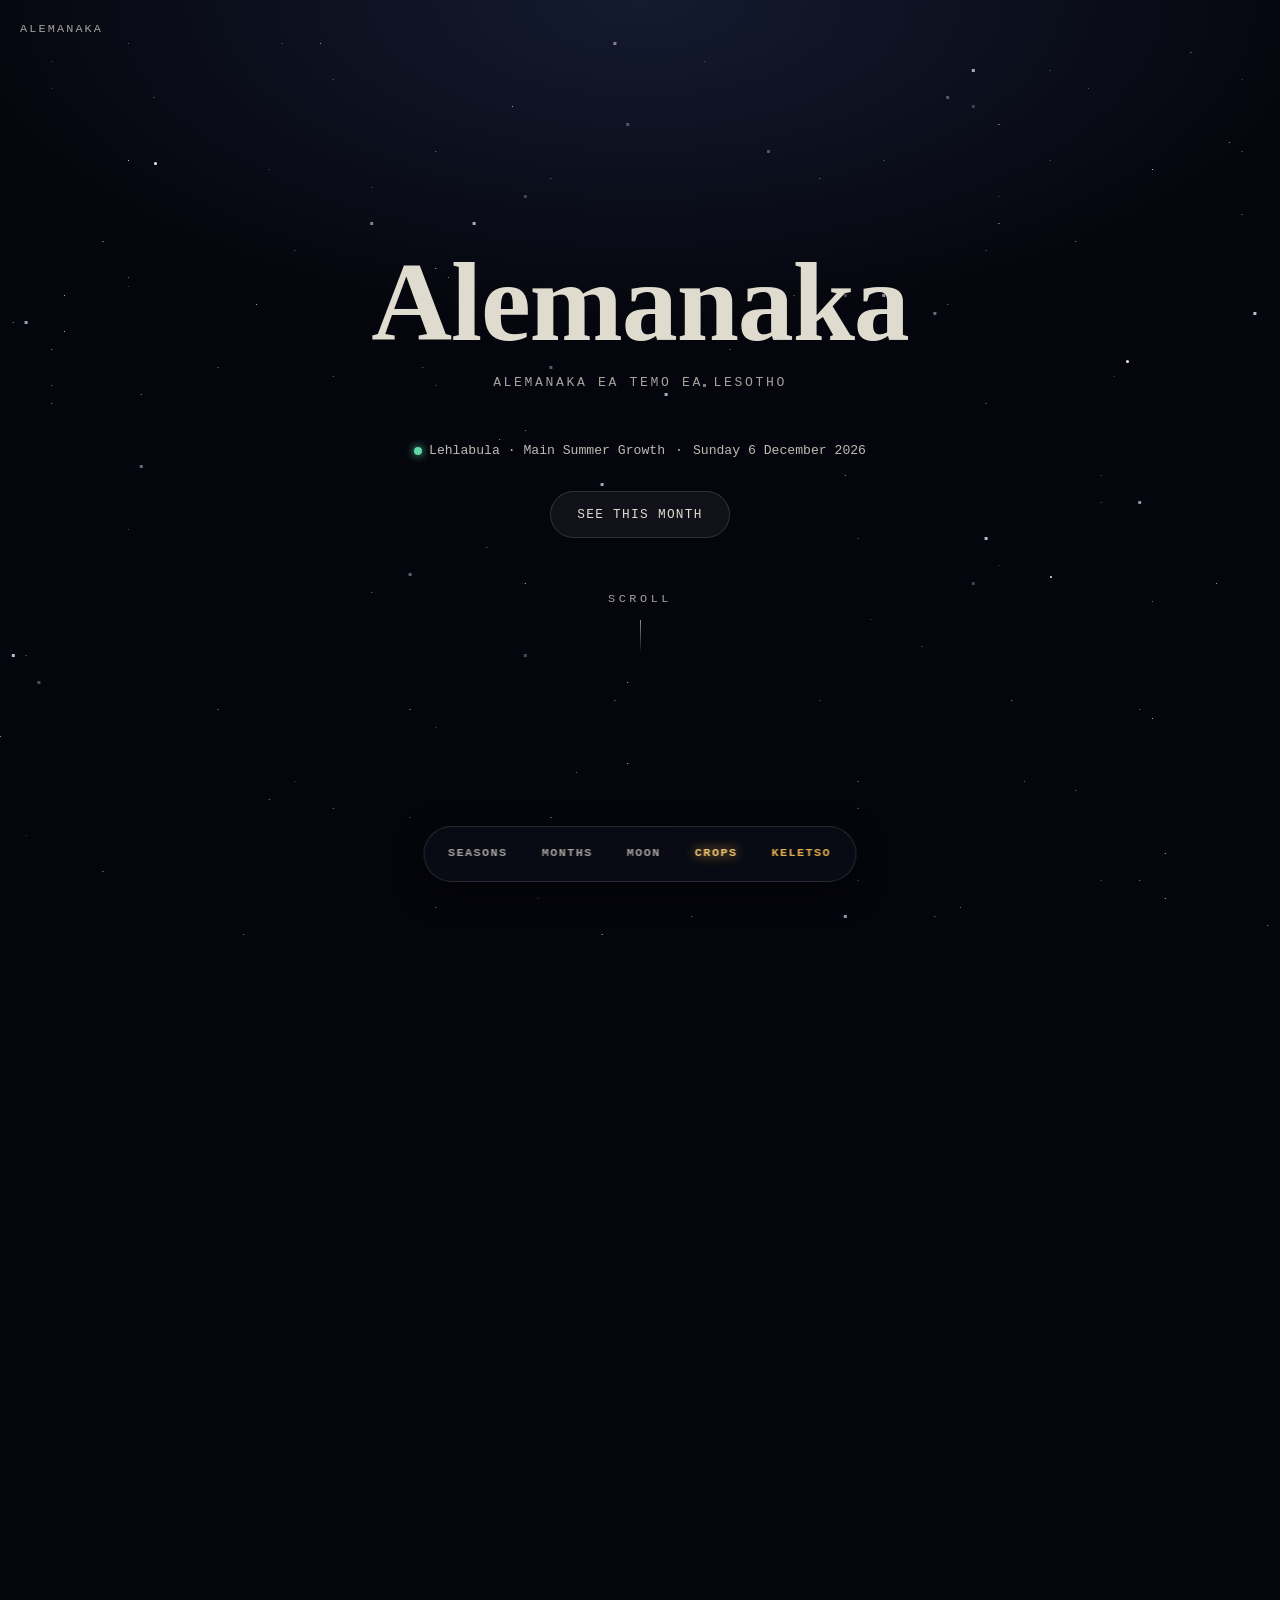
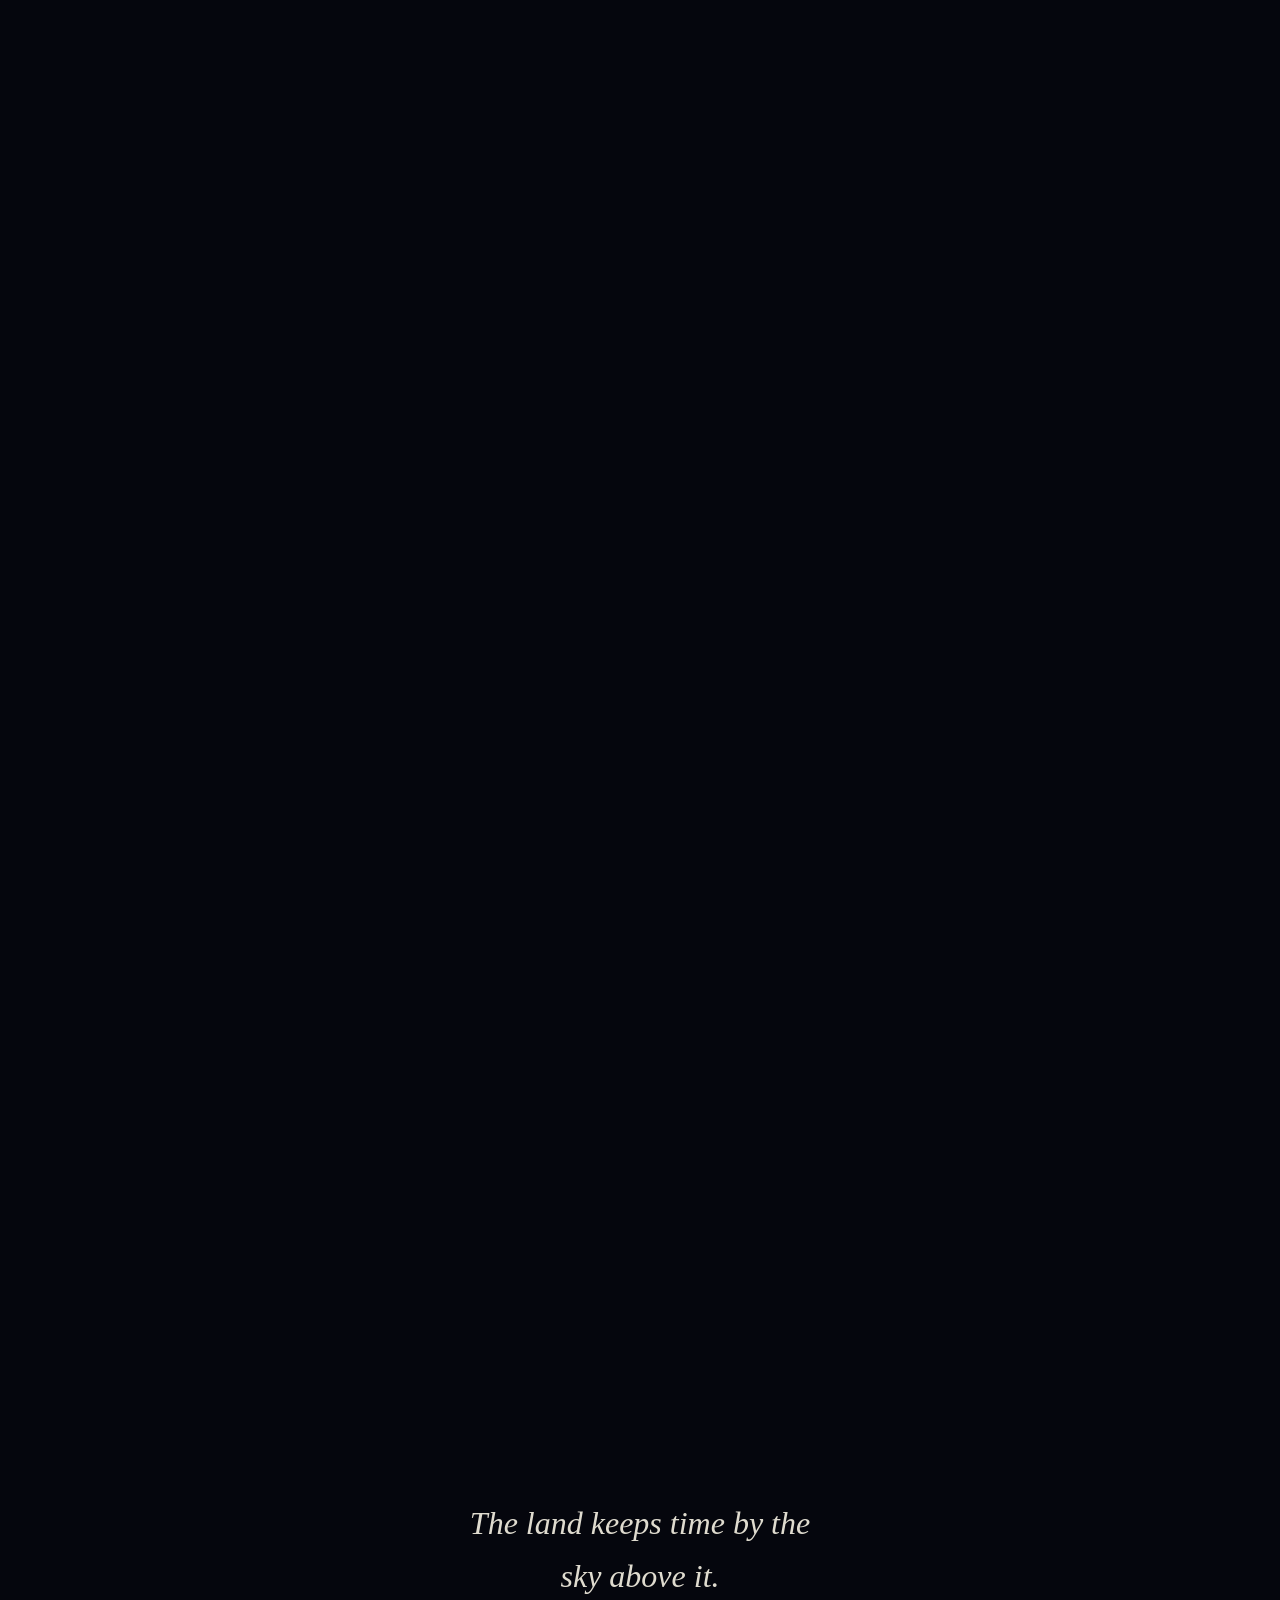
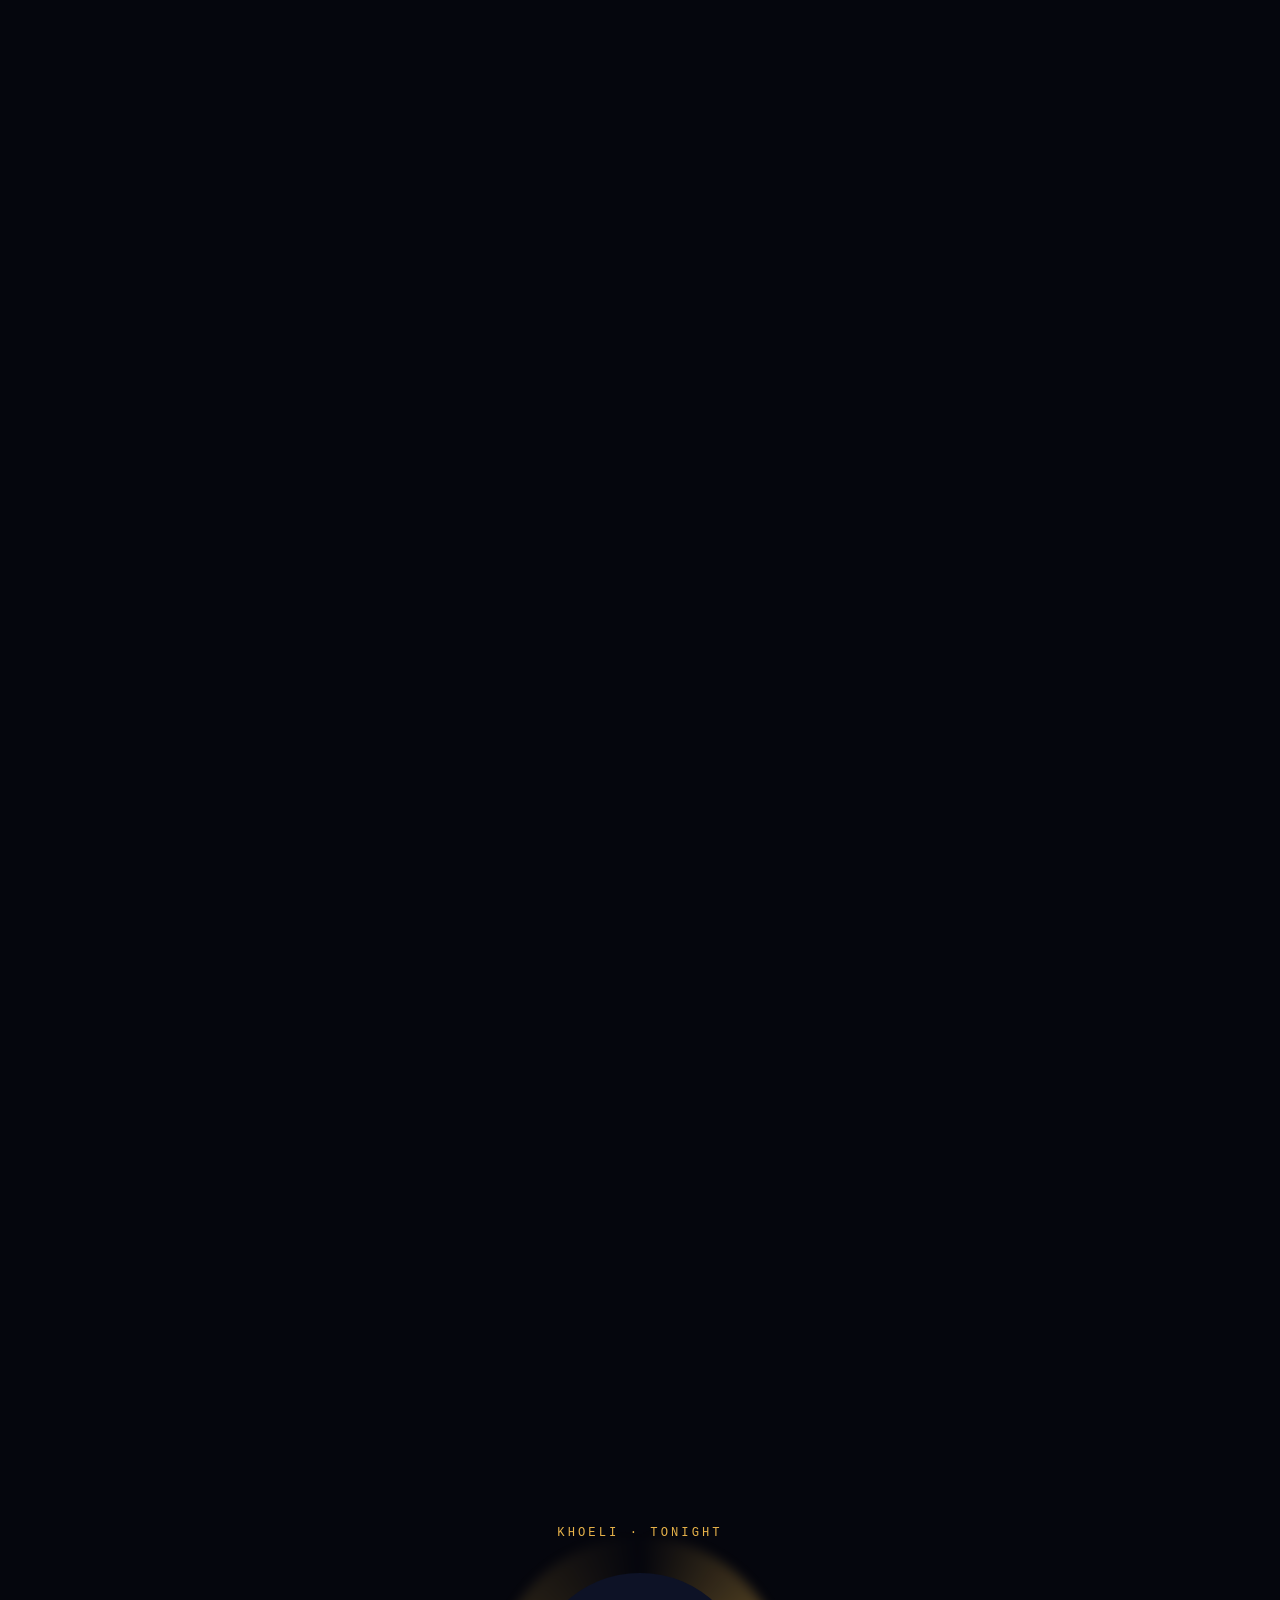
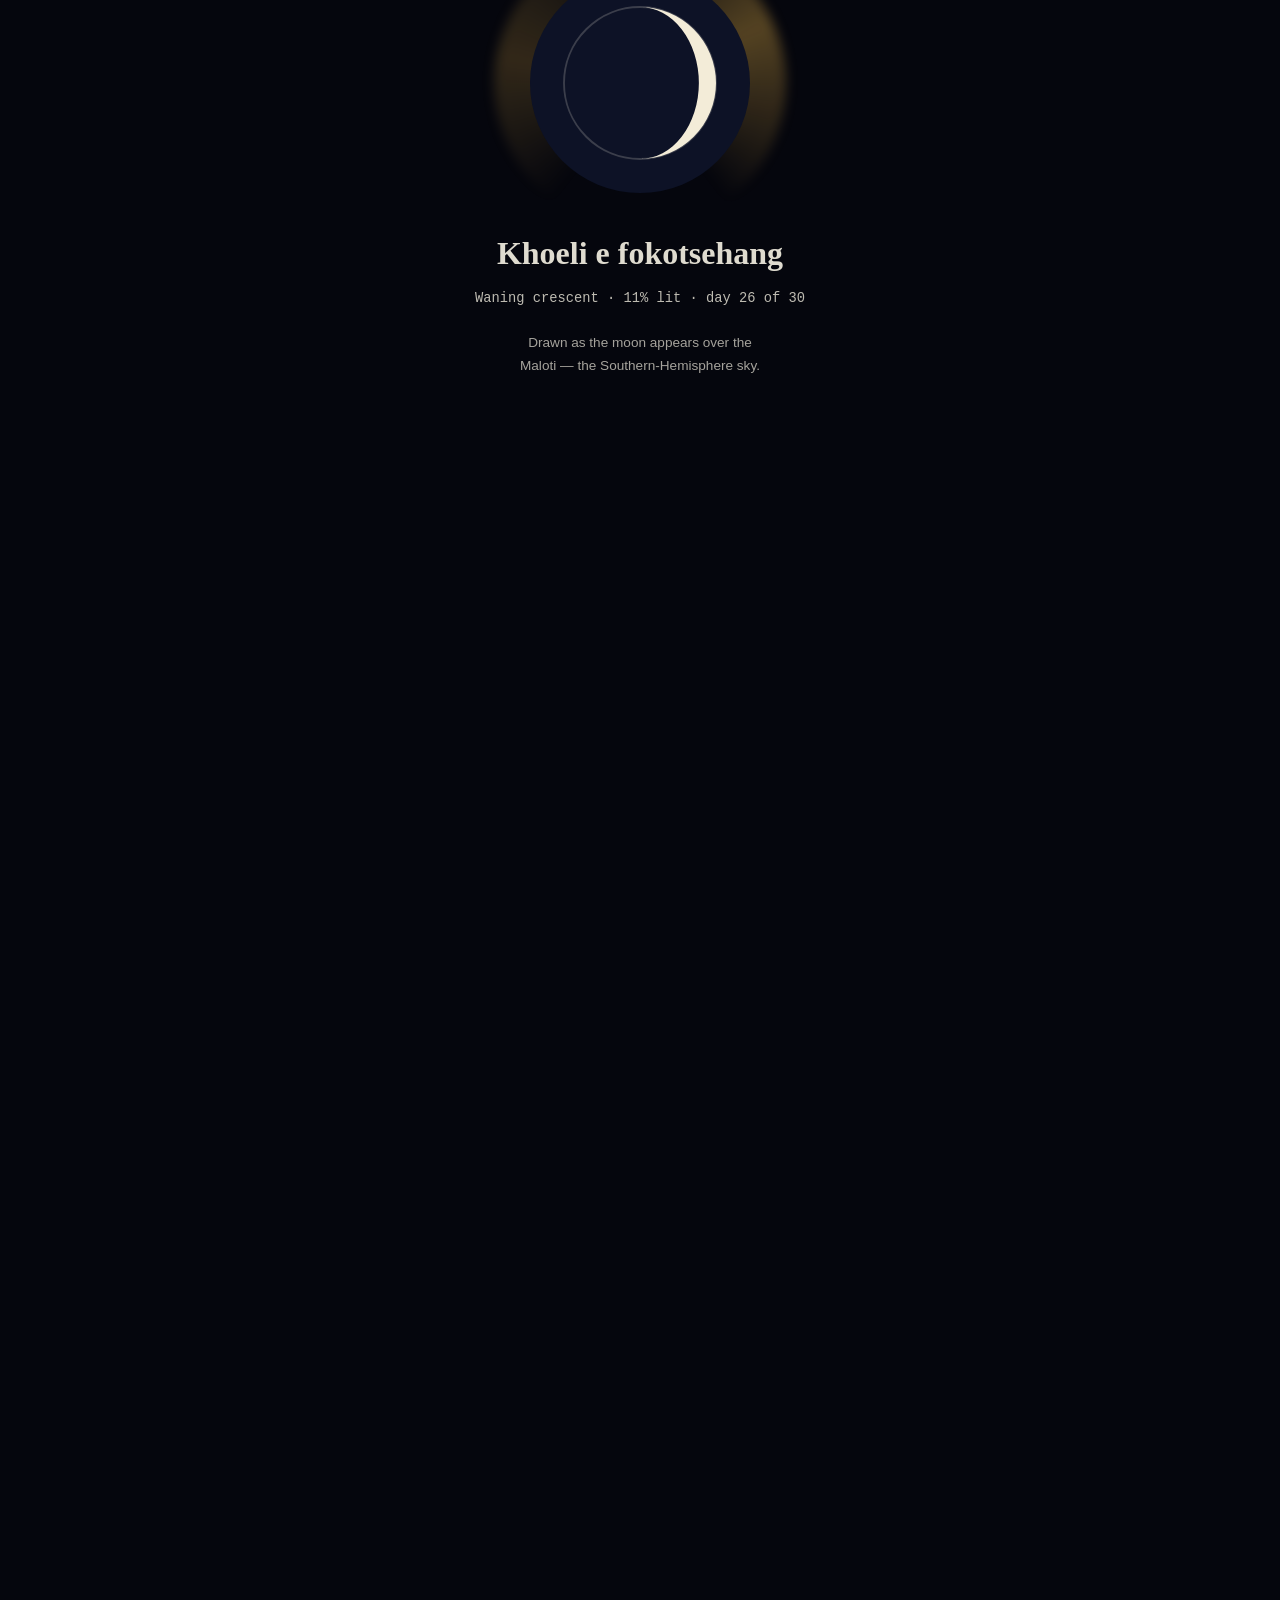
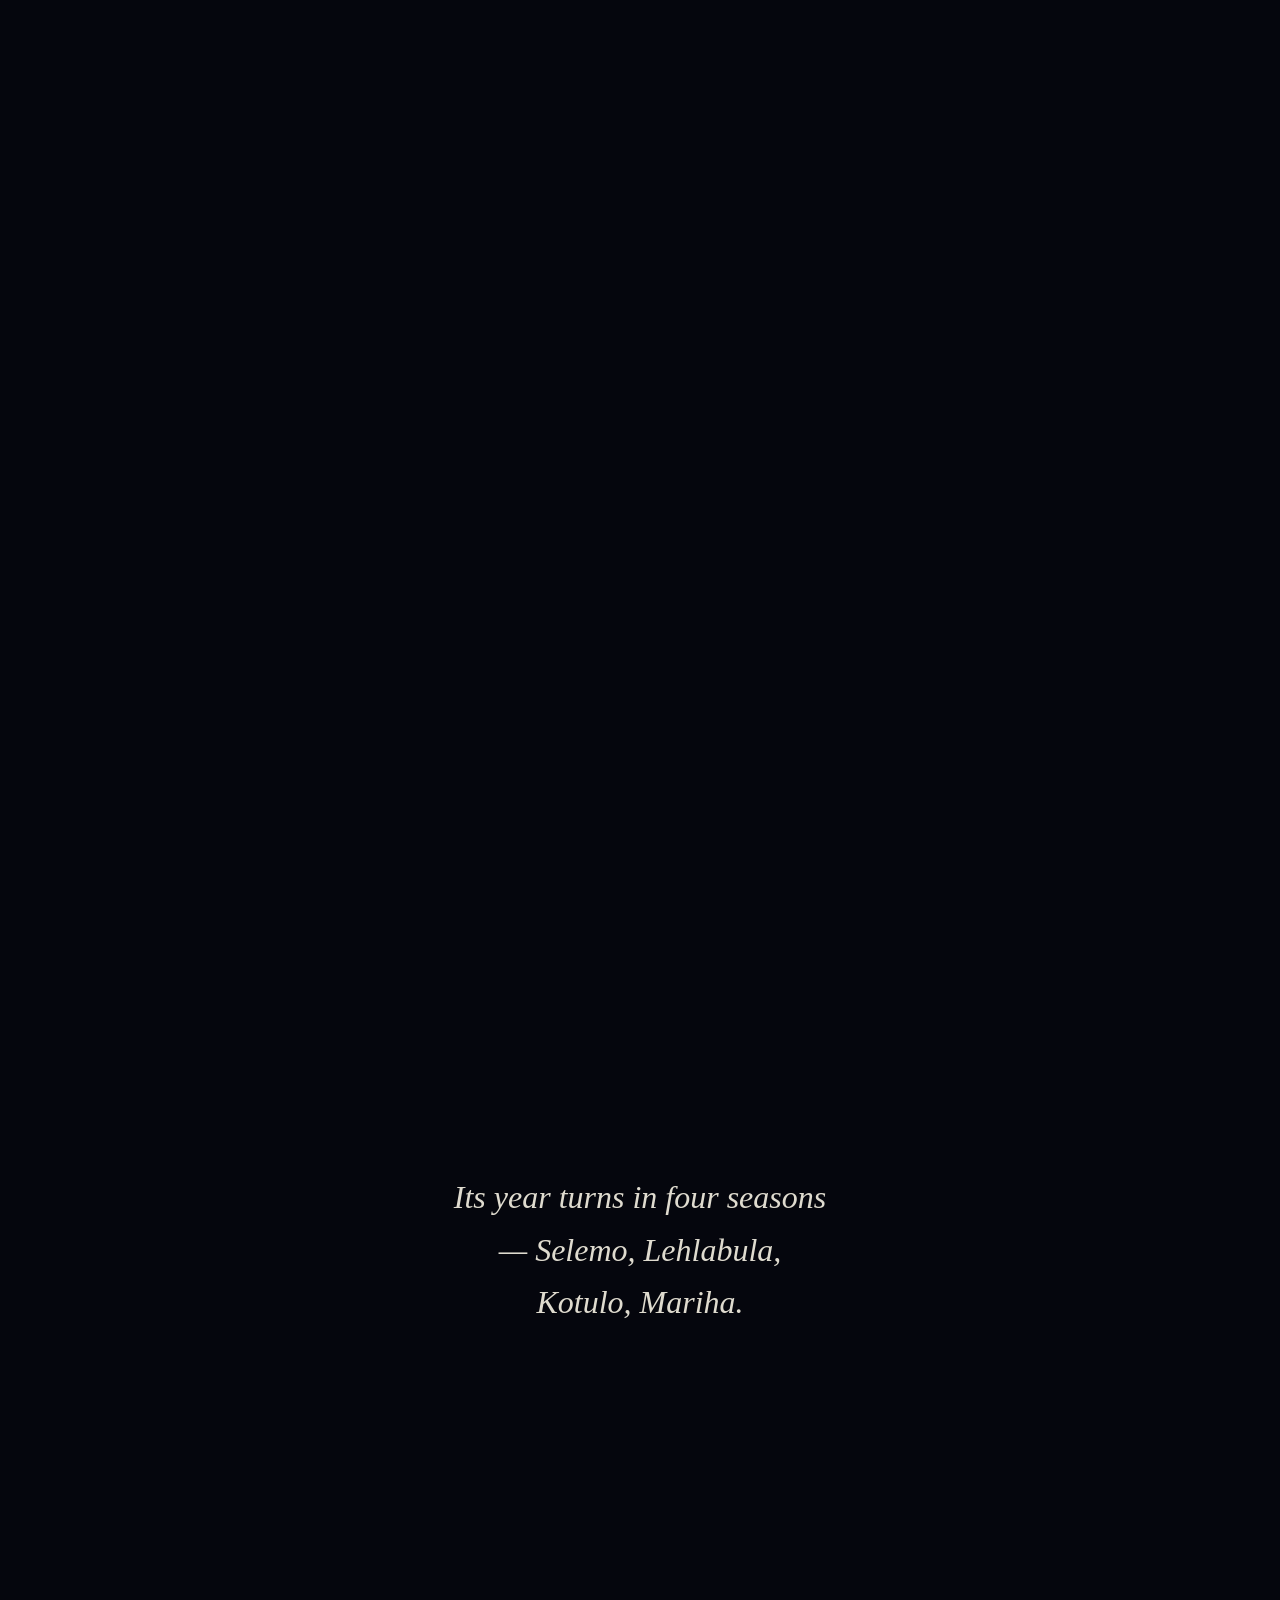
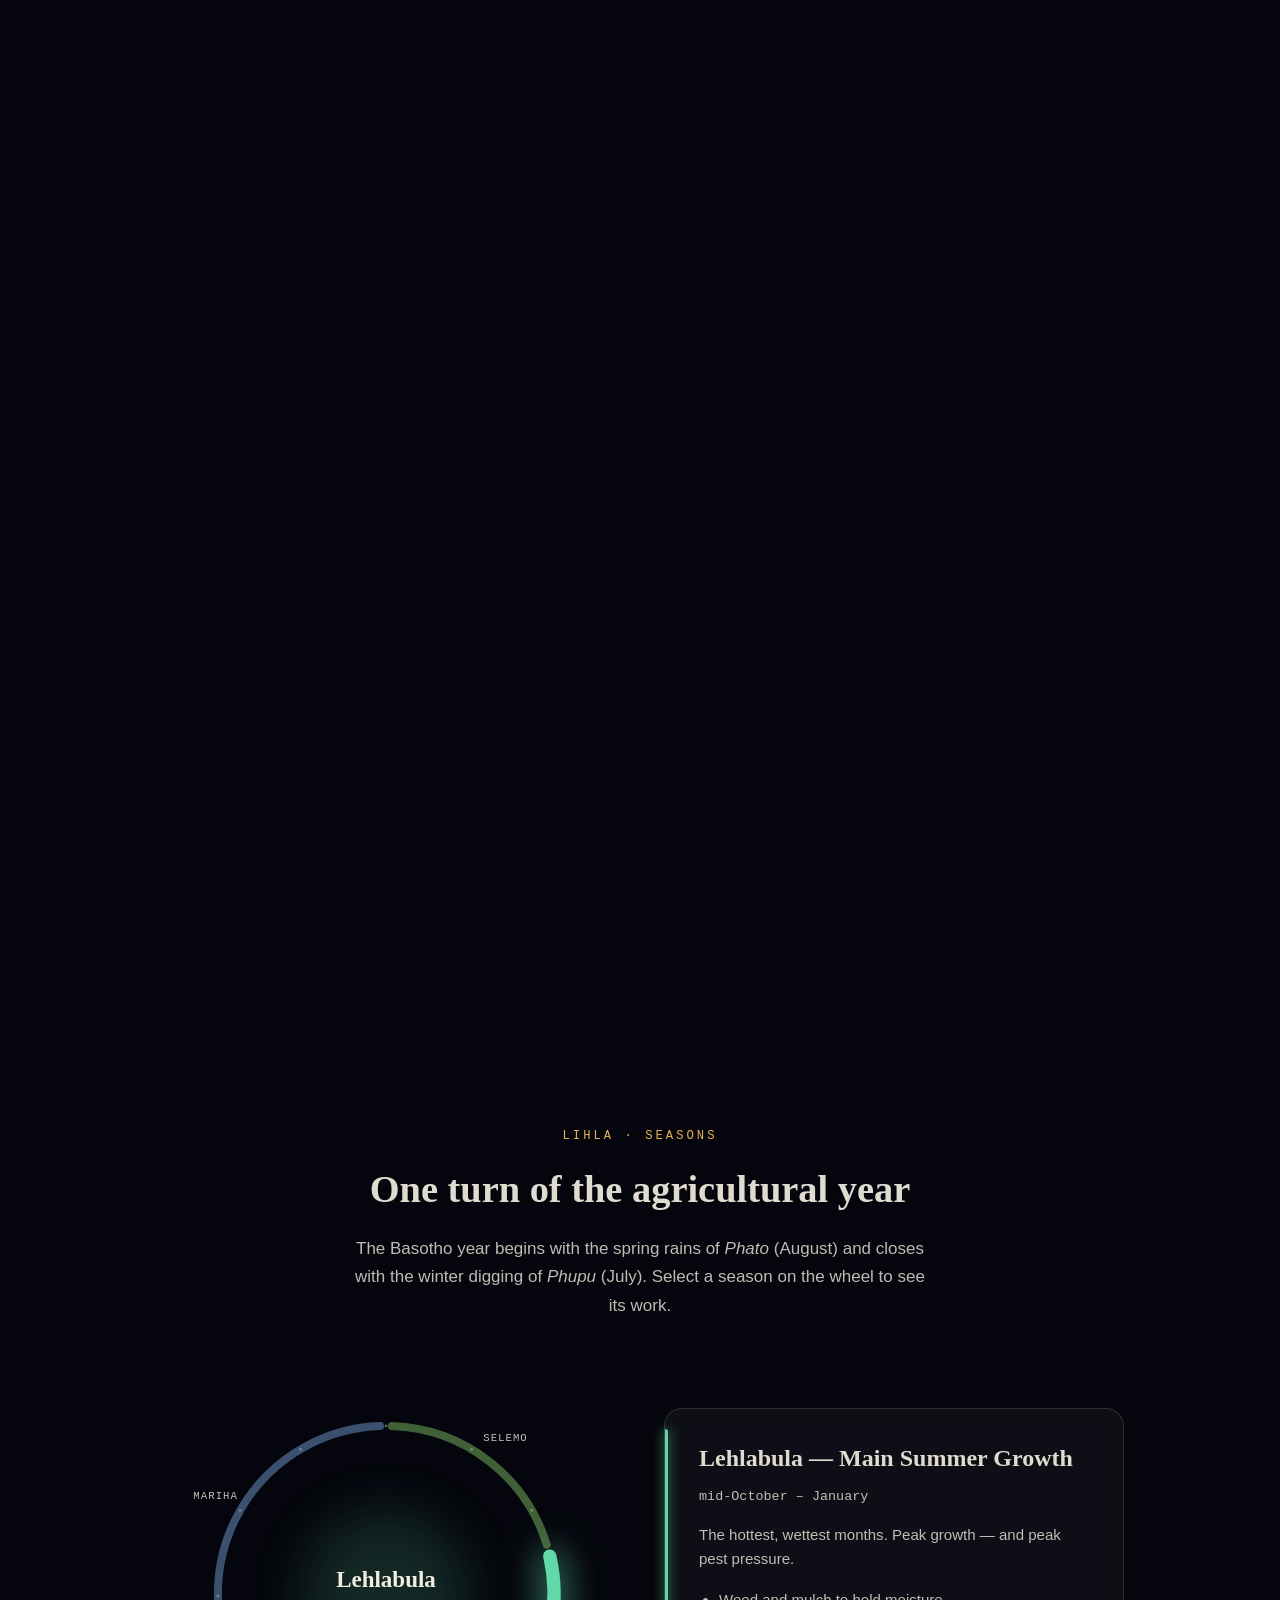
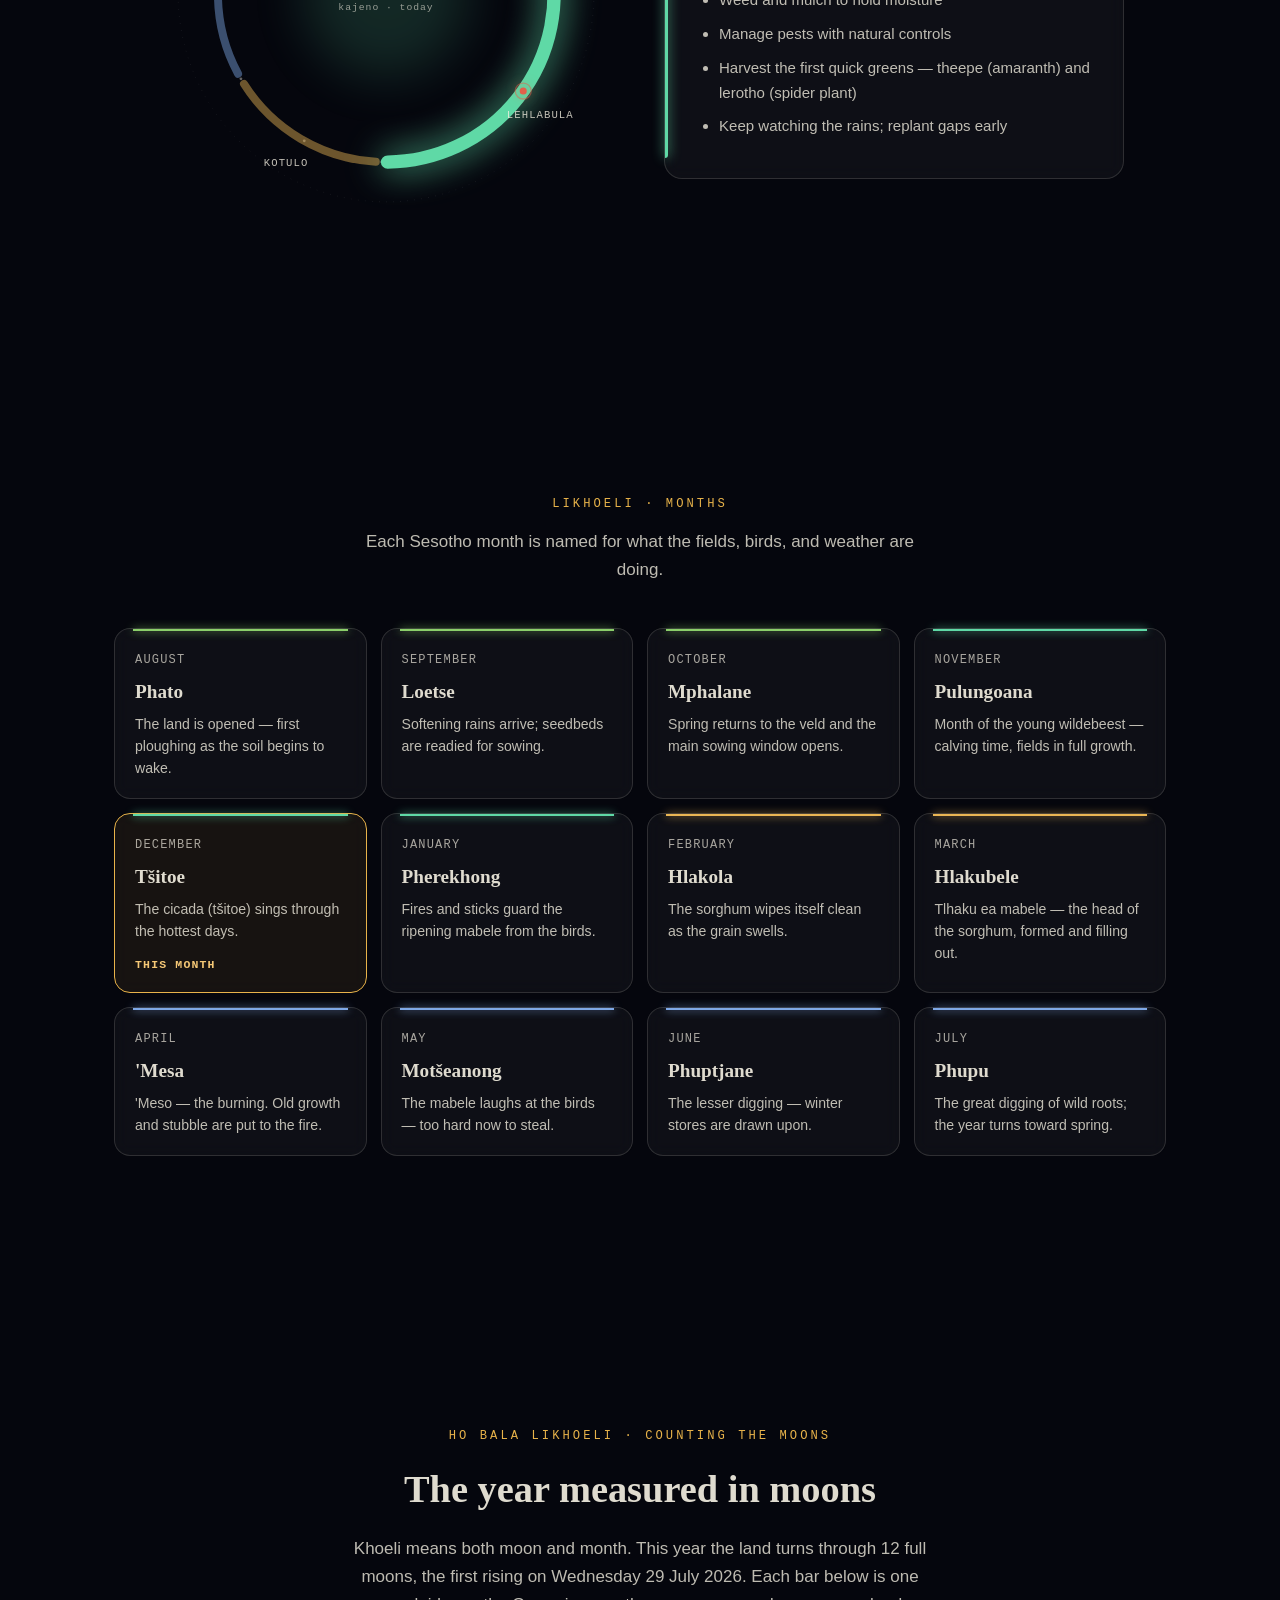
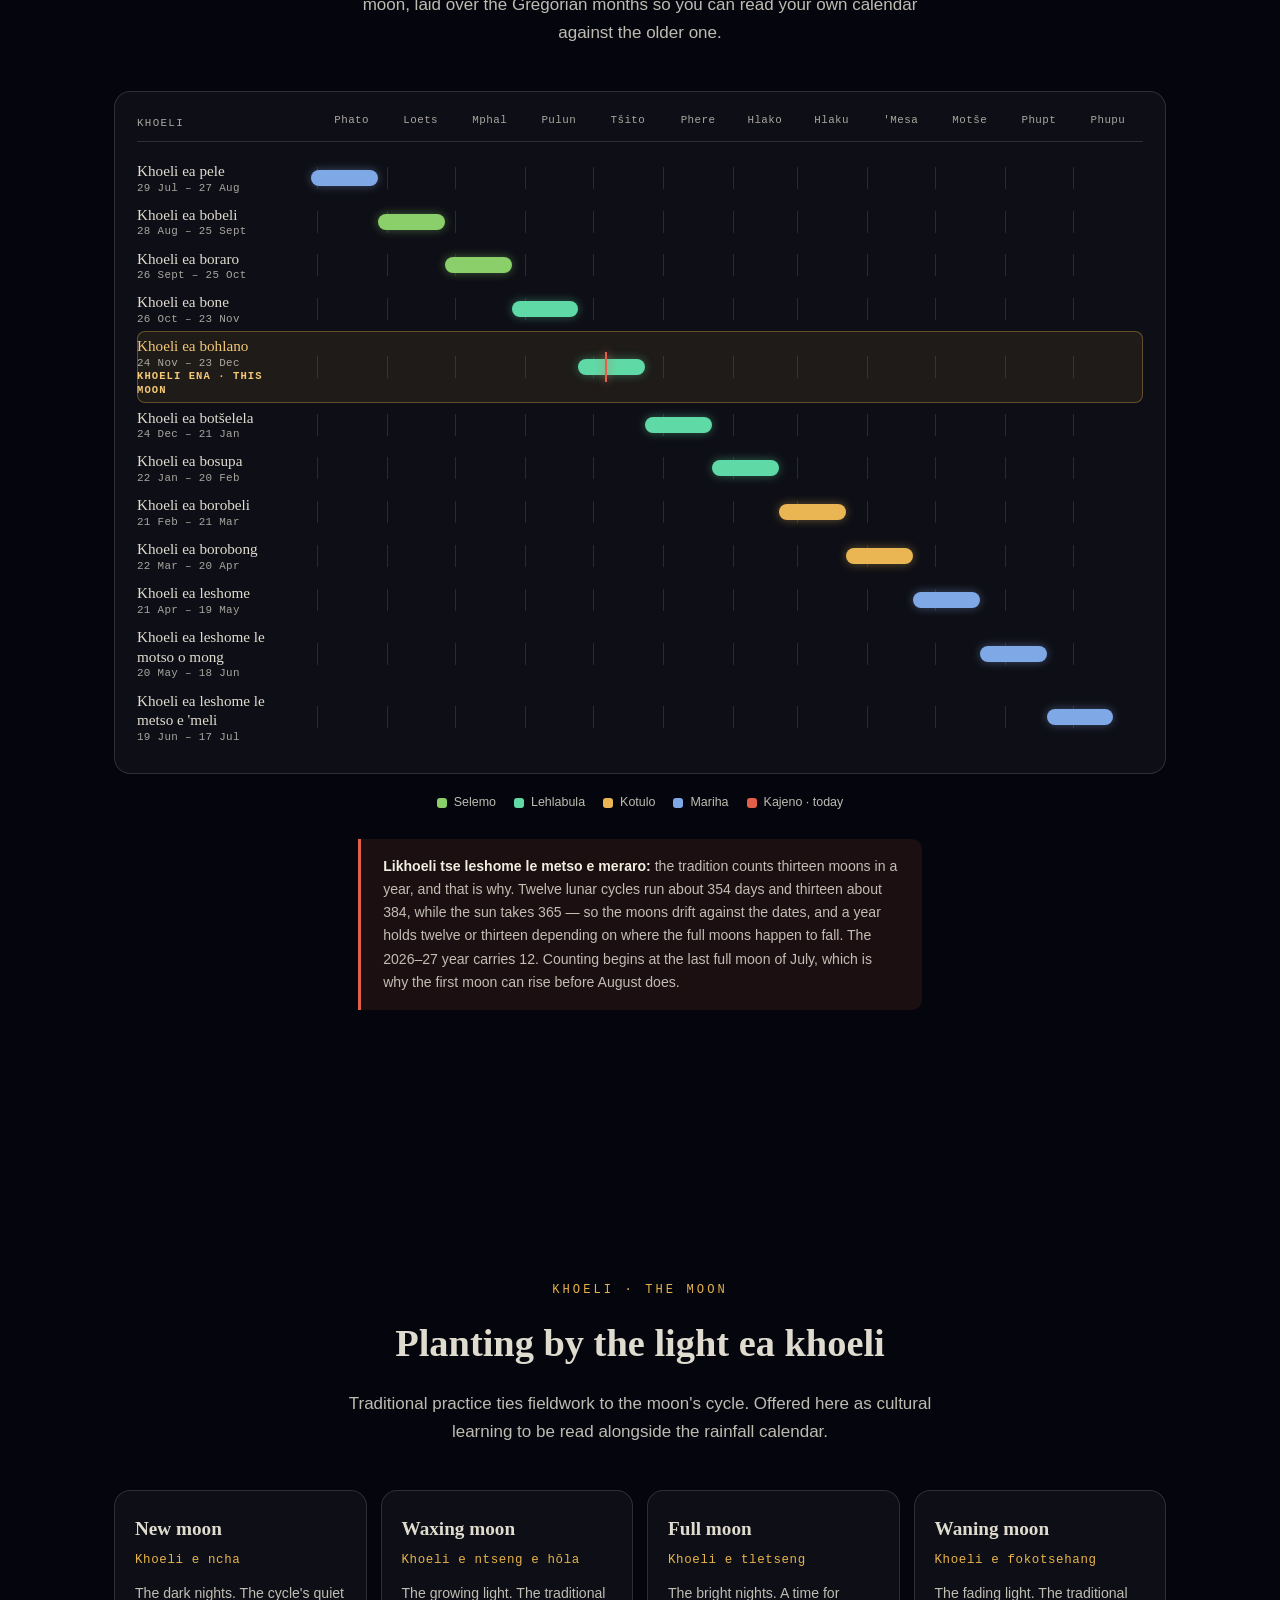
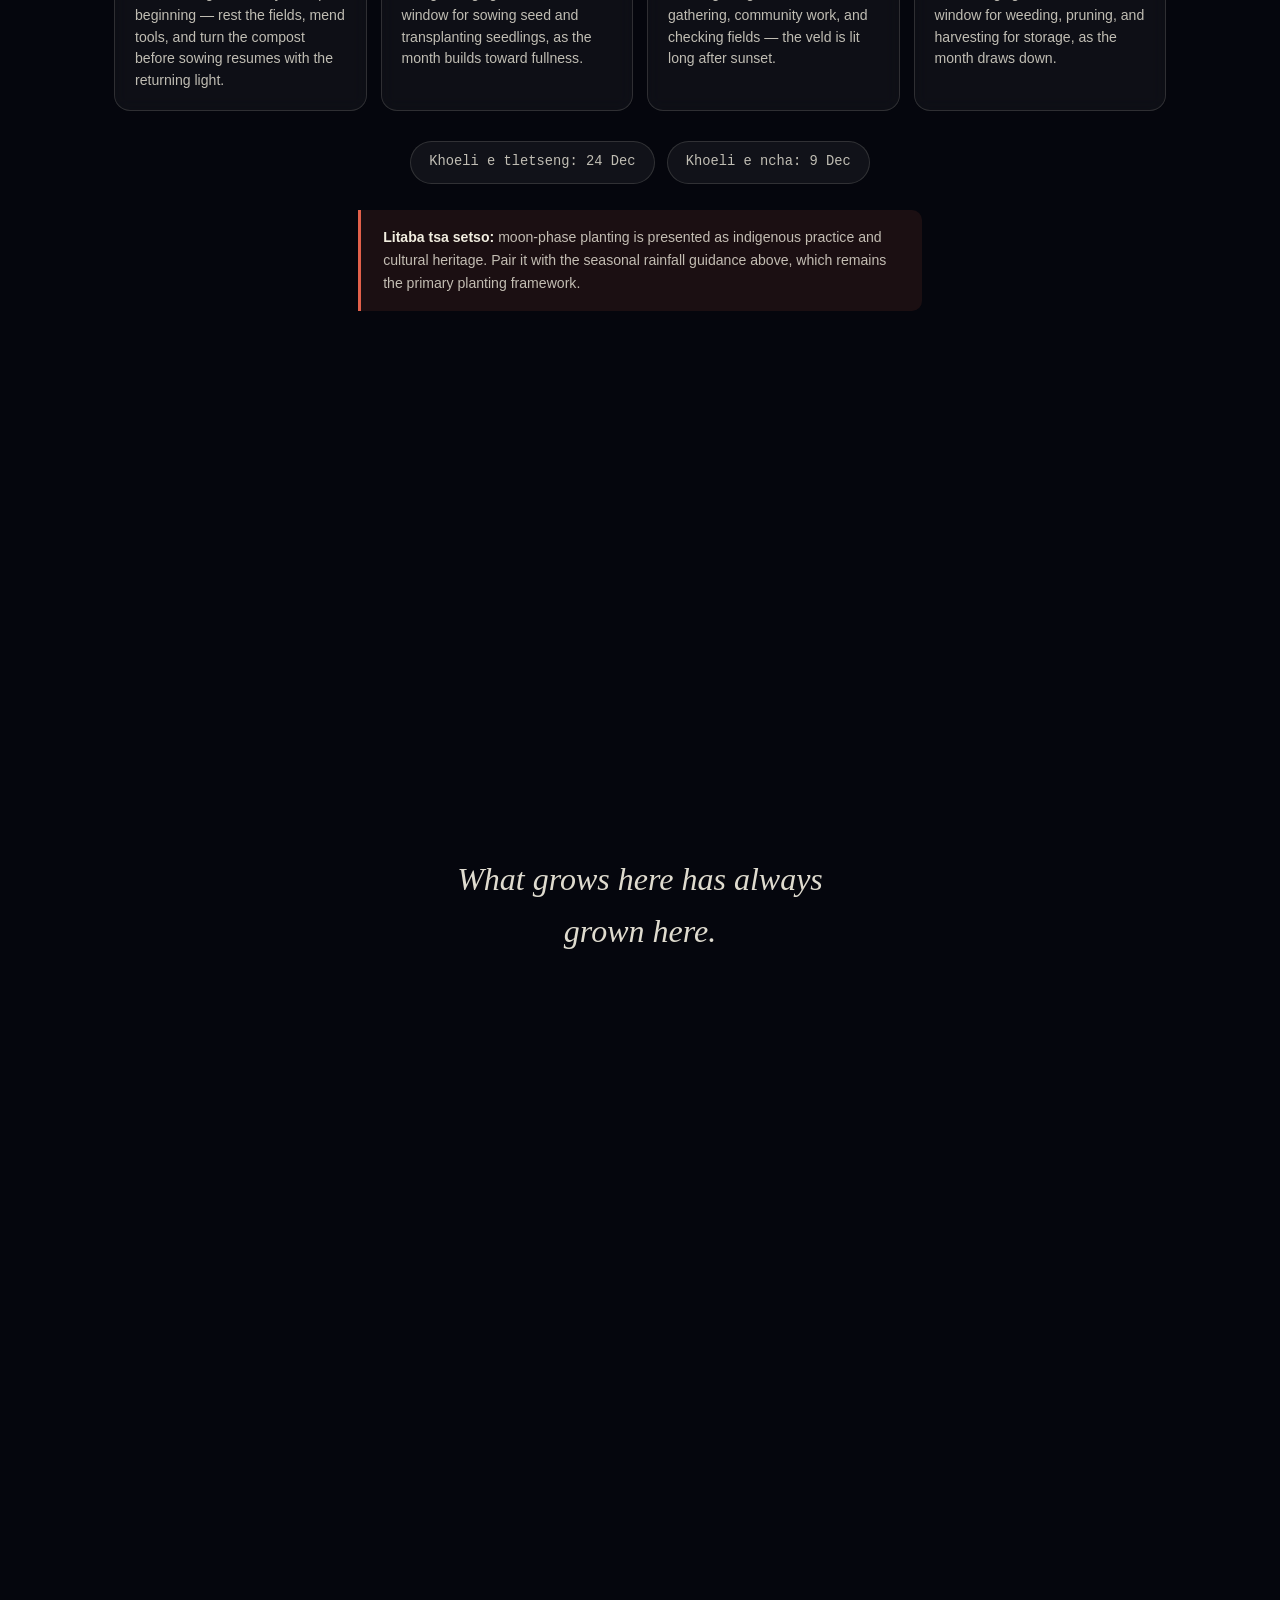
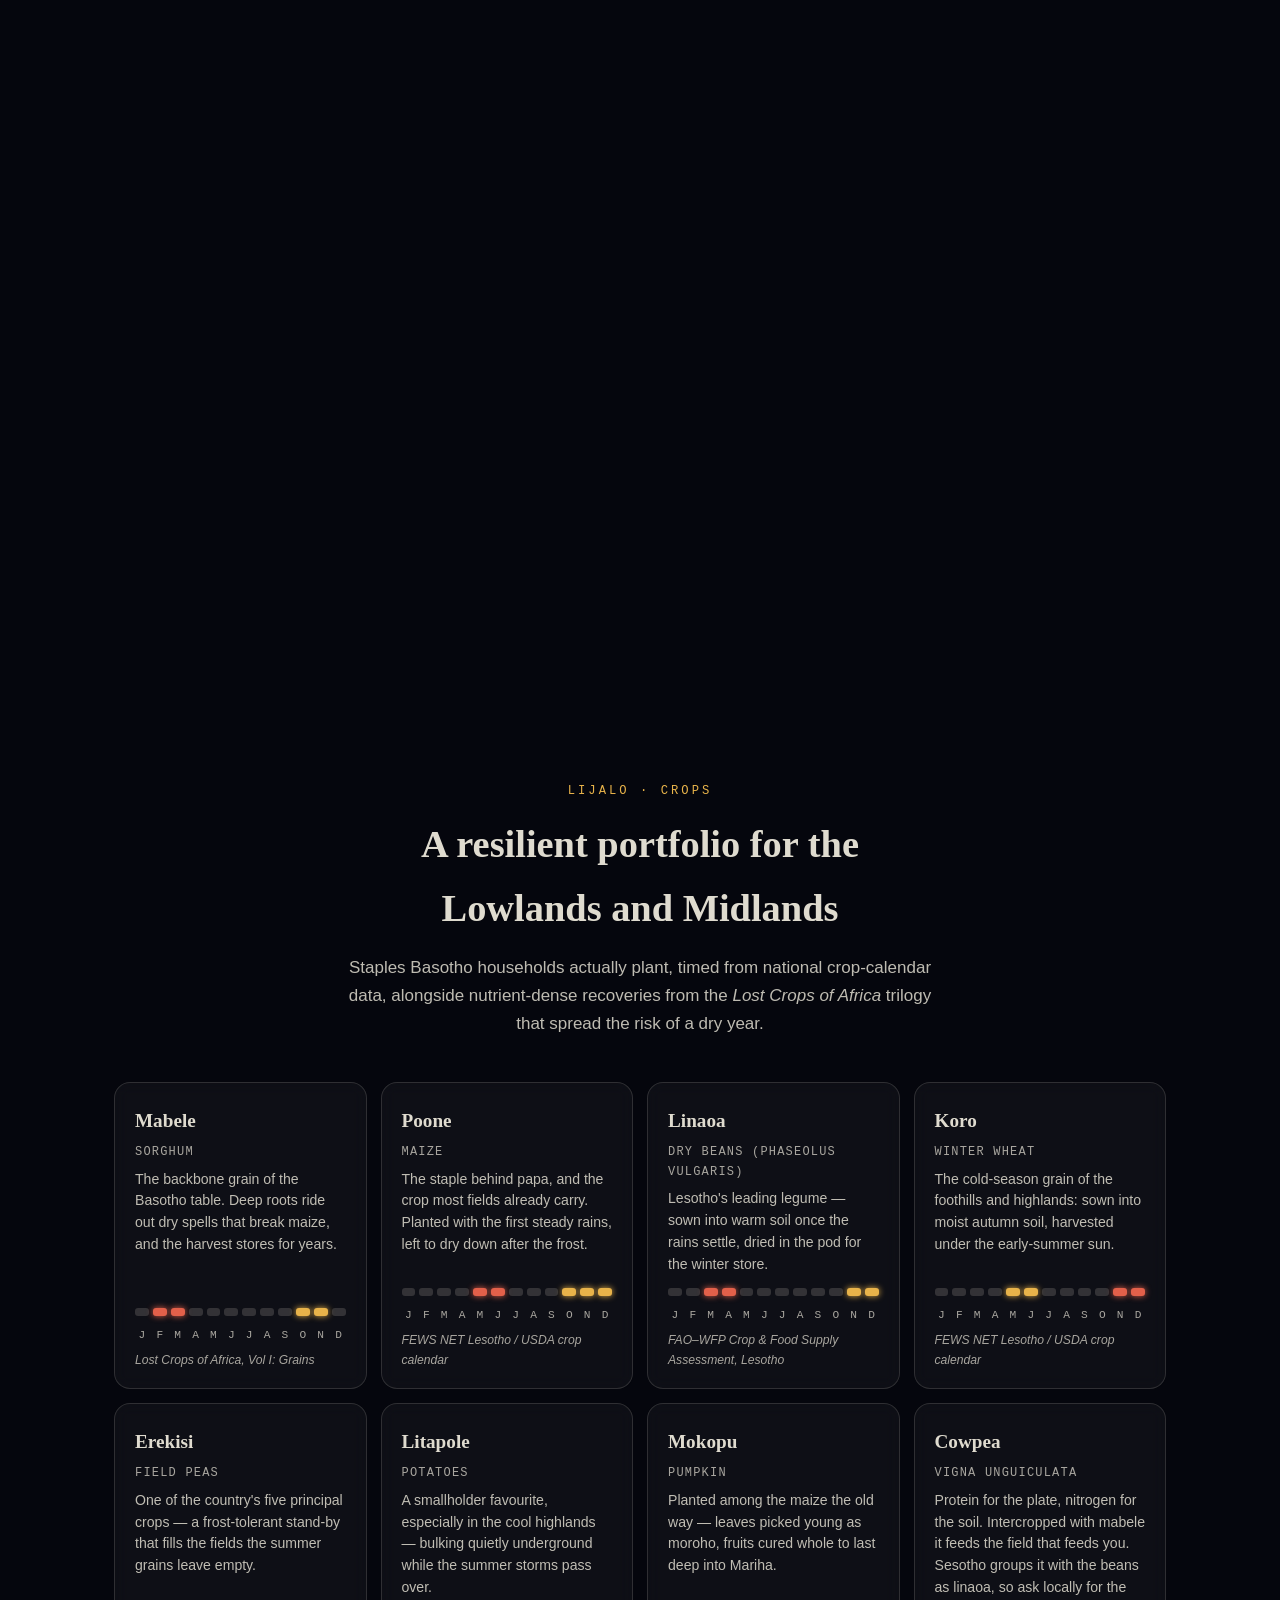
==== index.html @ 65014c95 "Show the July moon in full, and mark the moon we are in The first moon of the year rises in late Jul" ====
<!DOCTYPE html>
<html lang="en">
<head>
<meta charset="utf-8">
<meta name="viewport" content="width=device-width, initial-scale=1">
<title>Alemanaka ea Temo — Lesotho Agricultural Calendar</title>
<meta name="description" content="A living almanac of Lesotho's planting seasons, moon cycles, and indigenous crops. Created by Barefaced Media.">
<style>
/* ============================================================
   ALEMANAKA — Lesotho Agricultural Calendar
   Single-file site. No build step, no external requests.
   Palette and type live in the custom properties below.
   ============================================================ */

:root {
  --bg-deep:    #05060d;
  --bg-lift:    #141a30;
  --panel:      rgba(255, 255, 255, 0.04);
  --panel-hi:   rgba(255, 255, 255, 0.07);
  --edge:       rgba(242, 238, 224, 0.14);

  --cream:      #f2eee0;
  --text:       rgba(242, 238, 224, 0.92);
  --text-soft:  rgba(242, 238, 224, 0.78);
  --text-mute:  rgba(242, 238, 224, 0.68);

  --gold:       #e8b34a;
  --gold-lift:  #f5c876;
  --ember:      #e2604a;

  --selemo:     #8bcf6a;
  --lehlabula:  #5fd9a6;
  --kotulo:     #eab654;
  --mariha:     #7fa8e6;

  --serif: Georgia, "Iowan Old Style", "Palatino Linotype", serif;
  --sans:  "Helvetica Neue", Helvetica, system-ui, -apple-system, sans-serif;
  --mono:  "Courier New", Consolas, ui-monospace, monospace;

  --shell: 1100px;
}

* { box-sizing: border-box; }
html { scroll-behavior: smooth; }

body {
  margin: 0;
  min-height: 100vh;
  background: radial-gradient(ellipse 90% 60% at 50% 0%, var(--bg-lift) 0%, var(--bg-deep) 60%) fixed, var(--bg-deep);
  color: var(--text);
  font-family: var(--sans);
  font-size: 17px;
  line-height: 1.65;
  -webkit-font-smoothing: antialiased;
  /* `clip`, not `hidden`: `hidden` would turn body into its own scroll
     container, which stops position:sticky pinning against the viewport. */
  overflow-x: clip;
}

h1, h2, h3 { font-family: var(--serif); font-weight: 600; margin: 0; text-wrap: balance; }
p { margin: 0; }
em { font-style: italic; }

/* ---------- Keyboard focus: visible everywhere ---------- */
a:focus-visible,
[tabindex]:focus-visible,
button:focus-visible {
  outline: 2px solid var(--gold-lift);
  outline-offset: 4px;
  border-radius: 4px;
}
#wheel [tabindex]:focus-visible {
  outline: none;
  stroke: var(--gold-lift) !important;
  stroke-width: 17 !important;
  opacity: 1 !important;
}

.skip-link {
  position: absolute;
  left: -9999px;
  top: 12px;
  z-index: 100;
  padding: 10px 18px;
  background: var(--gold);
  color: var(--bg-deep);
  font-family: var(--mono);
  font-size: 0.8rem;
  font-weight: 700;
  border-radius: 999px;
  text-decoration: none;
}
.skip-link:focus { left: 12px; }

/* ---------- Ambient sky ---------- */
#stars {
  position: fixed;
  inset: 0;
  width: 1px;
  height: 1px;
  z-index: 0;
  pointer-events: none;
}
.twinkle {
  position: fixed;
  border-radius: 50%;
  background: var(--cream);
  z-index: 0;
  pointer-events: none;
  animation: twinkle 4s ease-in-out infinite;
}

@keyframes twinkle    { 0%, 100% { opacity: 0.2; } 50% { opacity: 0.85; } }
@keyframes driftDown  { 0%, 100% { opacity: 0.3; transform: translateY(0); } 50% { opacity: 0.9; transform: translateY(6px); } }
@keyframes spinSlow   { from { transform: rotate(0deg); } to { transform: rotate(360deg); } }
@keyframes moonFloat  { 0%, 100% { transform: translateY(0); } 50% { transform: translateY(-10px); } }
@keyframes moonBreathe {
  0%, 100% { box-shadow: 0 0 50px rgba(232,179,74,0.22), 0 0 110px rgba(232,179,74,0.10); }
  50%      { box-shadow: 0 0 66px rgba(232,179,74,0.32), 0 0 140px rgba(232,179,74,0.16); }
}

/* ---------- Chrome ---------- */
.brand {
  position: fixed;
  top: 20px;
  left: 20px;
  z-index: 40;
  font-family: var(--mono);
  font-size: 0.74rem;
  letter-spacing: 0.18em;
  text-transform: uppercase;
  color: var(--text-mute);
  text-decoration: none;
  transition: color 0.2s ease;
}
.brand:hover { color: var(--cream); }

.dock {
  position: fixed;
  bottom: 18px;
  left: 50%;
  transform: translateX(-50%);
  z-index: 40;
  display: flex;
  gap: 2px;
  padding: 8px;
  border-radius: 999px;
  background: rgba(10, 12, 22, 0.82);
  backdrop-filter: blur(10px);
  border: 1px solid var(--edge);
  box-shadow: 0 10px 30px rgba(0, 0, 0, 0.5);
  max-width: calc(100vw - 32px);
  overflow-x: auto;
  scrollbar-width: none;
}
.dock::-webkit-scrollbar { display: none; }
.dock a {
  padding: 9px 16px;
  border-radius: 999px;
  font-family: var(--mono);
  font-size: 0.74rem;
  letter-spacing: 0.12em;
  text-transform: uppercase;
  font-weight: 700;
  text-decoration: none;
  white-space: nowrap;
  color: var(--text-mute);
  transition: color 0.2s ease, background 0.2s ease;
}
.dock a:hover { color: var(--cream); background: rgba(255, 255, 255, 0.06); }
.dock a.active { color: var(--gold-lift); text-shadow: 0 0 12px var(--gold); }

/* ---------- Layout ---------- */
section, .beat { position: relative; z-index: 1; }
.shell { max-width: var(--shell); margin: 0 auto; padding: 14vh 24px 16vh; }

.eyebrow {
  font-family: var(--mono);
  font-size: 0.76rem;
  letter-spacing: 0.25em;
  text-transform: uppercase;
  color: var(--gold);
}
.section-head { text-align: center; max-width: 62ch; margin: 0 auto 44px; }
.section-head h2 { font-size: clamp(1.7rem, 4vw, 2.4rem); margin: 12px 0 0; }
.section-head .sub { color: var(--text-soft); margin-top: 14px; }

/* ---------- Hero ---------- */
#top {
  min-height: 100vh;
  display: flex;
  flex-direction: column;
  align-items: center;
  justify-content: center;
  text-align: center;
  padding: 40px 20px;
}
#top h1 {
  font-family: var(--serif);
  font-weight: 700;
  font-size: clamp(3.2rem, 13vw, 7rem);
  letter-spacing: -0.01em;
  line-height: 1;
}
.hero-sub {
  margin-top: 14px;
  font-family: var(--mono);
  font-size: 0.82rem;
  letter-spacing: 0.2em;
  text-transform: uppercase;
  color: var(--text-mute);
}
.hero-now {
  margin-top: 46px;
  display: flex;
  align-items: center;
  justify-content: center;
  flex-wrap: wrap;
  gap: 10px;
  font-family: var(--mono);
  font-size: 0.82rem;
  color: var(--text-soft);
  font-variant-numeric: tabular-nums;
}
.hero-now .pair { display: inline-flex; align-items: center; gap: 7px; }
#season-dot { width: 8px; height: 8px; border-radius: 50%; }

.jump {
  margin-top: 30px;
  display: inline-block;
  padding: 12px 26px;
  border-radius: 999px;
  border: 1px solid var(--edge);
  background: rgba(255, 255, 255, 0.05);
  color: var(--text);
  font-family: var(--mono);
  font-size: 0.8rem;
  letter-spacing: 0.1em;
  text-transform: uppercase;
  text-decoration: none;
  transition: transform 0.2s ease, background 0.2s ease, border-color 0.2s ease;
}
.jump:hover {
  transform: translateY(-3px);
  background: rgba(255, 255, 255, 0.1);
  border-color: var(--gold);
}

.scroll-hint {
  margin-top: 52px;
  display: flex;
  flex-direction: column;
  align-items: center;
  gap: 10px;
}
.scroll-hint span {
  font-family: var(--mono);
  font-size: 0.74rem;
  letter-spacing: 0.3em;
  text-transform: uppercase;
  color: var(--text-mute);
}
.scroll-hint i {
  width: 1px;
  height: 34px;
  background: linear-gradient(180deg, rgba(242, 238, 224, 0.6), transparent);
  animation: driftDown 2s ease-in-out infinite;
}

/* ---------- Pinned sections ----------
   The section stays on screen while the reader scrolls through the extra
   height of its container. Scrolling still behaves normally — it simply has
   further to travel, so the words hold long enough to be read. */
.pin { position: relative; z-index: 1; }
.pin-1 { height: 200vh; }   /* holds for roughly one extra screen  */
.pin-2 { height: 300vh; }   /* holds for roughly two extra screens */
.pin-inner {
  position: sticky;
  top: 0;
  height: 100vh;
  display: flex;
  align-items: center;
  justify-content: center;
}
.pin-inner > * { width: 100%; }

/* ---------- Interlude lines ---------- */
.beat {
  min-height: 85vh;
  display: flex;
  align-items: center;
  justify-content: center;
  padding: 6vh 24px;
}
.pin-inner .beat,
.pin-inner #top,
.pin-inner #moon-hero { min-height: 0; height: 100%; }
.beat p {
  font-family: var(--serif);
  font-style: italic;
  font-size: clamp(1.3rem, 3.4vw, 2rem);
  text-align: center;
  max-width: 24ch;
  color: var(--text);
}

/* ---------- Reveal on scroll ---------- */
[data-reveal] > .reveal {
  opacity: 0;
  transform: translateY(28px);
  transition: opacity 1s ease, transform 1s ease;
}
[data-reveal].shown > .reveal { opacity: 1; transform: translateY(0); }

/* ---------- Moon ---------- */
#moon-hero {
  min-height: 92vh;
  display: flex;
  flex-direction: column;
  align-items: center;
  justify-content: center;
  text-align: center;
  padding: 6vh 24px;
}
.moon-stage { position: relative; width: 220px; height: 220px; margin: 30px auto 0; }
.moon-halo {
  position: absolute;
  inset: -36px;
  border-radius: 50%;
  background: conic-gradient(from 0deg,
    rgba(232,179,74,0) 0%, rgba(232,179,74,0.35) 18%, rgba(232,179,74,0) 40%,
    rgba(232,179,74,0) 60%, rgba(232,179,74,0.2) 78%, rgba(232,179,74,0) 100%);
  filter: blur(6px);
  animation: spinSlow 22s linear infinite;
}
.moon-body {
  position: relative;
  width: 220px;
  height: 220px;
  border-radius: 50%;
  background: #0d1226;
  display: flex;
  align-items: center;
  justify-content: center;
  animation: moonBreathe 6s ease-in-out infinite, moonFloat 8s ease-in-out infinite;
}
#phase-name { margin-top: 34px; font-family: var(--serif); font-size: clamp(1.4rem, 3.6vw, 2rem); font-weight: 600; }
#phase-detail {
  margin-top: 8px;
  font-family: var(--mono);
  font-size: 0.86rem;
  color: var(--text-soft);
  font-variant-numeric: tabular-nums;
}
.moon-note { margin: 22px auto 0; font-size: 0.85rem; color: var(--text-mute); max-width: 34ch; }

/* ---------- Season wheel ---------- */
.wheel-row {
  display: flex;
  flex-wrap: wrap;
  gap: 48px;
  align-items: center;
  justify-content: center;
}
.wheel-col { flex: 1 1 320px; max-width: 460px; min-width: 260px; }
#wheel { width: 100%; height: auto; display: block; overflow: visible; }
#wheel .arc { cursor: pointer; transition: opacity 0.3s ease, stroke-width 0.3s ease, filter 0.3s ease; }

#season-detail {
  flex: 1 1 340px;
  min-width: 280px;
  max-width: 460px;
  position: relative;
  padding: 30px 30px 30px 34px;
  background: var(--panel);
  backdrop-filter: blur(8px);
  border: 1px solid var(--edge);
  border-radius: 18px;
}
#sd-rail {
  position: absolute;
  left: 0;
  top: 20px;
  bottom: 20px;
  width: 3px;
  border-radius: 0 3px 3px 0;
}
#sd-name { font-size: 1.5rem; }
#sd-timeline { font-family: var(--mono); font-size: 0.84rem; color: var(--text-soft); margin: 8px 0 14px; }
#sd-weather { color: var(--text-soft); font-size: 0.94rem; margin-bottom: 16px; }
#sd-actions { margin: 0; padding-left: 20px; font-size: 0.94rem; color: var(--text-soft); }
#sd-actions li { margin-bottom: 9px; }

/* ---------- Cards ---------- */
/* Flex rather than grid so a row that doesn't fill — the fourth moon card
   beside three — centres instead of hanging off to the left. */
.grid { display: flex; flex-wrap: wrap; gap: 14px; justify-content: center; }
.grid > * { flex: 1 1 210px; max-width: 330px; }
.grid.crops > * { flex-basis: 245px; }

.card {
  position: relative;
  padding: 22px 20px 18px;
  background: var(--panel);
  backdrop-filter: blur(8px);
  border: 1px solid var(--edge);
  border-radius: 16px;
  display: flex;
  flex-direction: column;
  gap: 6px;
  transition: transform 0.2s ease, background 0.2s ease, border-color 0.2s ease;
}
.card:hover {
  transform: translateY(-4px);
  background: var(--panel-hi);
  border-color: rgba(242, 238, 224, 0.24);
}
.card .band { position: absolute; top: 0; left: 18px; right: 18px; height: 2px; }
.card .label {
  font-family: var(--mono);
  font-size: 0.75rem;
  color: var(--text-mute);
  text-transform: uppercase;
  letter-spacing: 0.1em;
}
.card .name { font-family: var(--serif); font-size: 1.2rem; font-weight: 600; }
.card .body { font-size: 0.88rem; color: var(--text-soft); line-height: 1.55; }
.card .source { font-size: 0.76rem; color: var(--text-mute); font-style: italic; }
.card.current { background: rgba(232, 179, 74, 0.08); border-color: var(--gold); }
.card .now-tag {
  margin-top: 6px;
  font-family: var(--mono);
  font-size: 0.72rem;
  font-weight: 700;
  letter-spacing: 0.1em;
  text-transform: uppercase;
  color: var(--gold-lift);
}
.moon-card .st {
  font-family: var(--mono);
  font-size: 0.78rem;
  color: var(--gold);
  letter-spacing: 0.05em;
  margin-bottom: 6px;
}

/* ---------- The moon-cycle chart ----------
   Each khoeli is a bar laid over an axis of Gregorian months, so the two
   ways of counting a year can be read against each other. */
.moonchart {
  margin-top: 8px;
  border: 1px solid var(--edge);
  border-radius: 16px;
  background: var(--panel);
  backdrop-filter: blur(8px);
  padding: 20px 22px 24px;
  overflow-x: auto;
}
.moonchart-inner { min-width: 620px; }

.mc-axis {
  display: grid;
  grid-template-columns: 160px 1fr;
  gap: 14px;
  align-items: end;
  padding-bottom: 8px;
  border-bottom: 1px solid var(--edge);
  margin-bottom: 14px;
}
/* Labels sit at their true date positions, not in twelve equal columns —
   months are unequal, and the moons drift against them by a day or two. */
.mc-months { position: relative; height: 1.2em; }
.mc-months span {
  position: absolute;
  font-family: var(--mono);
  font-size: 0.68rem;
  letter-spacing: 0.04em;
  color: var(--text-mute);
  text-align: center;
  overflow: hidden;
  white-space: nowrap;
}
.mc-axis-label {
  font-family: var(--mono);
  font-size: 0.68rem;
  letter-spacing: 0.12em;
  text-transform: uppercase;
  color: var(--text-mute);
}

.mc-row {
  display: grid;
  grid-template-columns: 160px 1fr;
  gap: 14px;
  align-items: center;
  padding: 5px 0;
}
.mc-row:hover .mc-bar { filter: brightness(1.25); }
.mc-row.current {
  background: rgba(232, 179, 74, 0.07);
  border-radius: 8px;
  box-shadow: inset 0 0 0 1px rgba(232, 179, 74, 0.35);
}
.mc-row.current .mc-name { color: var(--gold-lift); }
.mc-name { font-family: var(--serif); font-size: 0.95rem; line-height: 1.3; }
.mc-now-tag {
  display: block;
  font-family: var(--mono);
  font-size: 0.66rem;
  font-weight: 700;
  letter-spacing: 0.1em;
  text-transform: uppercase;
  color: var(--gold-lift);
}
.mc-name small {
  display: block;
  font-family: var(--mono);
  font-size: 0.68rem;
  color: var(--text-mute);
  letter-spacing: 0.03em;
}
.mc-track {
  position: relative;
  height: 22px;
  border-radius: 4px;
  /* Month gridlines are painted from real dates in script. */
}
.mc-bar {
  position: absolute;
  top: 3px;
  bottom: 3px;
  border-radius: 999px;
  transition: filter 0.2s ease;
  min-width: 6px;
}
.mc-today {
  position: absolute;
  top: -4px;
  bottom: -4px;
  width: 2px;
  background: var(--ember);
  box-shadow: 0 0 8px var(--ember);
  z-index: 2;
}
.mc-legend {
  display: flex;
  flex-wrap: wrap;
  gap: 18px;
  justify-content: center;
  margin-top: 18px;
  font-size: 0.78rem;
  color: var(--text-soft);
}
.mc-legend span { display: inline-flex; align-items: center; gap: 7px; }
.mc-legend i { width: 10px; height: 10px; border-radius: 3px; display: inline-block; }

@media (max-width: 620px) {
  .mc-axis, .mc-row { grid-template-columns: 120px 1fr; gap: 10px; }
  .mc-name { font-size: 0.86rem; }
}

/* ---------- Crop month strips ---------- */
.strip { display: grid; grid-template-columns: repeat(12, 1fr); gap: 4px; padding-top: 6px; }
.strip .cell { height: 8px; border-radius: 3px; background: rgba(242, 238, 224, 0.16); }
.strip .cell.plant   { background: var(--gold);  box-shadow: 0 0 6px var(--gold); }
.strip .cell.harvest { background: var(--ember); box-shadow: 0 0 6px var(--ember); }
.strip-months {
  display: grid;
  grid-template-columns: repeat(12, 1fr);
  gap: 4px;
  margin-top: 4px;
  font-family: var(--mono);
  font-size: 0.7rem;
  color: var(--text-mute);
  text-align: center;
}
.key {
  margin-top: 24px;
  display: flex;
  flex-wrap: wrap;
  gap: 22px;
  justify-content: center;
  font-size: 0.8rem;
  color: var(--text-soft);
}
.key span { display: inline-flex; align-items: center; gap: 8px; }
.key i { width: 9px; height: 9px; border-radius: 50%; display: inline-block; }

/* ---------- Chips & notes ---------- */
.chips {
  margin-top: 30px;
  display: flex;
  flex-wrap: wrap;
  gap: 12px;
  justify-content: center;
  font-family: var(--mono);
  font-size: 0.86rem;
  color: var(--text-soft);
}
.chips span {
  padding: 9px 18px;
  border-radius: 999px;
  background: rgba(255, 255, 255, 0.05);
  border: 1px solid var(--edge);
  white-space: nowrap;
}
.note {
  margin: 26px auto 0;
  padding: 16px 22px;
  border-left: 3px solid var(--ember);
  background: rgba(226, 96, 74, 0.1);
  border-radius: 0 10px 10px 0;
  font-size: 0.88rem;
  color: var(--text-soft);
  max-width: 72ch;
}
.note strong { color: var(--cream); }

/* ---------- Print notice ---------- */
#print { text-align: center; padding: 14vh 24px 16vh; }
/* Wide enough for the email field and its button to sit side by side; the
   paragraph above keeps its own narrower measure. */
#print .inner { max-width: 580px; margin: 0 auto; }
#print .sub { max-width: 46ch; margin: 0 auto; }
#print h2 { font-size: clamp(1.5rem, 3.4vw, 2rem); margin: 14px 0; }
#print .sub { color: var(--text-soft); }
.signup {
  display: flex;
  flex-wrap: wrap;
  gap: 10px;
  justify-content: center;
  margin-top: 28px;
}
.signup input {
  flex: 1 1 260px;
  max-width: 340px;
  padding: 14px 20px;
  border-radius: 999px;
  border: 1px solid var(--edge);
  background: rgba(0, 0, 0, 0.3);
  color: var(--text);
  font-family: var(--sans);
  font-size: 1rem;
}
.signup input:focus { outline: 2px solid var(--gold); outline-offset: 1px; border-color: transparent; }
.signup .btn-gold { margin-top: 0; flex: 0 0 auto; }
.signup-msg { margin-top: 14px; font-size: 0.88rem; min-height: 1.4em; }
.signup-msg.bad { color: #ff9c85; }
.signup-done { margin-top: 26px; }
.signup-done .thanks {
  font-family: var(--serif);
  font-size: 1.5rem;
  color: var(--gold-lift);
  margin-bottom: 8px;
}
.signup-done p { color: var(--text-soft); font-size: 0.92rem; }

/* ---------- Footer ---------- */
footer {
  position: relative;
  z-index: 1;
  border-top: 1px solid rgba(242, 238, 224, 0.12);
  /* Bottom padding clears the fixed nav dock so the signature is never hidden. */
  padding: 50px 24px 180px;
  font-size: 0.88rem;
  color: var(--text-soft);
  text-align: center;
}
footer .inner { max-width: 1000px; margin: 0 auto; }
footer h3 { font-size: 1rem; margin-bottom: 10px; color: var(--text); }
footer .body { margin: 0 auto; max-width: 58ch; }
footer .fine {
  margin-top: 30px;
  padding-top: 18px;
  border-top: 1px solid rgba(242, 238, 224, 0.12);
  font-size: 0.8rem;
  color: var(--text-mute);
}
footer .sign {
  margin-top: 6px;
  font-family: var(--serif);
  font-style: italic;
  font-size: 0.92rem;
  color: var(--text-soft);
}

/* ---------- Suggestion box ---------- */
.dock a.suggest { color: var(--gold); }
.dock a.suggest:hover { color: var(--gold-lift); background: rgba(232, 179, 74, 0.14); }

#hlokomela { text-align: center; padding: 14vh 24px 6vh; }
#hlokomela .inner { max-width: 52ch; margin: 0 auto; }
#hlokomela h2 { font-size: clamp(1.5rem, 3.4vw, 2rem); margin: 14px 0; }
#hlokomela .sub { color: var(--text-soft); }

.btn-gold {
  display: inline-block;
  margin-top: 26px;
  padding: 14px 30px;
  border-radius: 999px;
  border: 0;
  background: linear-gradient(180deg, var(--gold-lift), var(--gold));
  color: var(--bg-deep);
  font-family: var(--sans);
  font-weight: 700;
  font-size: 0.92rem;
  cursor: pointer;
  box-shadow: 0 0 30px rgba(232, 179, 74, 0.35);
  transition: transform 0.2s ease, box-shadow 0.2s ease;
}
.btn-gold:hover { transform: translateY(-3px); box-shadow: 0 0 44px rgba(232, 179, 74, 0.55); }

.modal-veil {
  position: fixed;
  inset: 0;
  z-index: 90;
  display: flex;
  align-items: center;
  justify-content: center;
  padding: 24px;
  background: rgba(5, 6, 13, 0.82);
  backdrop-filter: blur(6px);
  overflow-y: auto;
}
.modal-veil[hidden] { display: none; }

.modal {
  width: 100%;
  max-width: 540px;
  margin: auto;
  background: #101733;
  border: 1px solid var(--edge);
  border-radius: 20px;
  padding: 32px 30px 28px;
  box-shadow: 0 30px 80px rgba(0, 0, 0, 0.6);
}
.modal h2 { font-size: 1.5rem; margin-bottom: 8px; }
.modal .lede { color: var(--text-soft); font-size: 0.92rem; margin-bottom: 22px; }

.field { display: flex; flex-direction: column; gap: 7px; margin-bottom: 18px; }
.field label { font-family: var(--mono); font-size: 0.76rem; letter-spacing: 0.1em; text-transform: uppercase; color: var(--text-mute); }
.field input,
.field select,
.field textarea {
  width: 100%;
  padding: 12px 16px;
  border-radius: 12px;
  border: 1px solid var(--edge);
  background: rgba(0, 0, 0, 0.3);
  color: var(--text);
  font-family: var(--sans);
  font-size: 1rem;
  line-height: 1.5;
}
.field textarea { min-height: 130px; resize: vertical; }
.field input:focus,
.field select:focus,
.field textarea:focus { outline: 2px solid var(--gold); outline-offset: 1px; border-color: transparent; }
.field .hint { font-size: 0.78rem; color: var(--text-mute); }
.field select option { background: #101733; color: var(--text); }

/* Honeypot — hidden from people, tempting to naive bots. */
.trap { position: absolute; left: -9999px; width: 1px; height: 1px; overflow: hidden; }

.modal-actions { display: flex; flex-wrap: wrap; gap: 10px; align-items: center; margin-top: 6px; }
.btn-quiet {
  padding: 13px 24px;
  border-radius: 999px;
  border: 1px solid var(--edge);
  background: transparent;
  color: var(--text-soft);
  font-family: var(--sans);
  font-size: 0.88rem;
  cursor: pointer;
  transition: background 0.2s ease, color 0.2s ease;
}
.btn-quiet:hover { background: rgba(255, 255, 255, 0.07); color: var(--text); }
.modal .btn-gold { margin-top: 0; }
.modal .btn-gold[disabled] { opacity: 0.55; cursor: wait; transform: none; }

.form-msg { margin-top: 16px; font-size: 0.9rem; min-height: 1.4em; }
.form-msg.bad { color: #ff9c85; }
.form-msg.good { color: var(--selemo); }

.privacy { margin-top: 18px; font-size: 0.78rem; color: var(--text-mute); line-height: 1.55; }

.modal-done { text-align: center; padding: 14px 0 6px; }
.modal-done h2 { margin-bottom: 12px; }
.modal-done p { color: var(--text-soft); margin-bottom: 24px; }

@media (max-width: 640px) {
  body { font-size: 16px; }
  .shell { padding: 14vh 20px 16vh; }
}

@media (prefers-reduced-motion: reduce) {
  html { scroll-behavior: auto; }
  *, *::before, *::after { animation: none !important; transition: none !important; }
  [data-reveal] > .reveal { opacity: 1; transform: none; }
  /* Release the pinned sections — holding someone in place is the last thing
     you want when they've asked for less motion. */
  .pin-1, .pin-2 { height: auto; }
  .pin-inner { position: static; height: auto; }
  .pin-inner .beat, .pin-inner #top, .pin-inner #moon-hero { min-height: 100vh; }
}
</style>
</head>
<body>

<a class="skip-link" href="#lihla">Skip to the calendar</a>

<div id="stars" aria-hidden="true"></div>
<div class="twinkle" aria-hidden="true" style="top:18%; left:12%; width:3px; height:3px;"></div>
<div class="twinkle" aria-hidden="true" style="top:64%; left:82%; width:2px; height:2px; animation-delay:1.2s;"></div>
<div class="twinkle" aria-hidden="true" style="top:40%; left:88%; width:3px; height:3px; animation-delay:0.6s;"></div>

<a class="brand" href="#top">Alemanaka</a>

<nav class="dock" aria-label="Sections">
  <a href="#lihla">Seasons</a>
  <a href="#likhoeli">Months</a>
  <a href="#khoeli">Moon</a>
  <a href="#lijalo">Crops</a>
  <a class="suggest" href="#hlokomela">Keletso</a>
</nav>

<div class="pin pin-2">
<div class="pin-inner">
<section id="top">
  <h1>Alemanaka</h1>
  <p class="hero-sub">Alemanaka ea Temo ea Lesotho</p>

  <div class="hero-now">
    <span class="pair"><span id="season-dot"></span><span id="season-chip">&nbsp;</span></span>
    <span aria-hidden="true">·</span>
    <span id="today-date">&nbsp;</span>
  </div>

  <a class="jump" href="#likhoeli">See this month</a>

  <div class="scroll-hint" aria-hidden="true">
    <span>scroll</span>
    <i></i>
  </div>
</section>
</div>
</div>

<div class="pin pin-1">
<div class="pin-inner">
<div class="beat" data-reveal>
  <p class="reveal">The land keeps time by the sky above it.</p>
</div>
</div>
</div>

<div class="pin pin-2">
<div class="pin-inner">
<section id="moon-hero" data-reveal>
  <div class="reveal">
    <p class="eyebrow">Khoeli · Tonight</p>
    <div class="moon-stage">
      <div class="moon-halo" aria-hidden="true"></div>
      <div class="moon-body">
        <svg id="moon-svg" width="190" height="190" viewBox="0 0 150 150" role="img" aria-label="Tonight's moon phase">
          <circle cx="75" cy="75" r="60" fill="#0d1226" stroke="rgba(242,238,224,0.2)" stroke-width="1.5"></circle>
          <path id="moon-lit" fill="#f3ecd8" d=""></path>
        </svg>
      </div>
    </div>
    <div id="phase-name">&nbsp;</div>
    <div id="phase-detail">&nbsp;</div>
    <p class="moon-note">Drawn as the moon appears over the Maloti — the Southern-Hemisphere sky.</p>
  </div>
</section>
</div>
</div>

<div class="pin pin-1">
<div class="pin-inner">
<div class="beat" data-reveal>
  <p class="reveal">Its year turns in four seasons — Selemo, Lehlabula, Kotulo, Mariha.</p>
</div>
</div>
</div>

<section id="lihla" class="shell" data-reveal>
  <div class="reveal">
    <div class="section-head">
      <p class="eyebrow">Lihla · Seasons</p>
      <h2>One turn of the agricultural year</h2>
      <p class="sub">The Basotho year begins with the spring rains of <em>Phato</em> (August) and closes with the winter digging of <em>Phupu</em> (July). Select a season on the wheel to see its work.</p>
    </div>
    <div class="wheel-row">
      <div class="wheel-col">
        <svg id="wheel" viewBox="0 0 520 520" role="group" aria-label="Interactive season wheel"></svg>
      </div>
      <div id="season-detail">
        <div id="sd-rail"></div>
        <h3 id="sd-name">&nbsp;</h3>
        <p id="sd-timeline">&nbsp;</p>
        <p id="sd-weather">&nbsp;</p>
        <ul id="sd-actions"></ul>
      </div>
    </div>
  </div>
</section>

<section id="likhoeli" class="shell" data-reveal>
  <div class="reveal">
    <div class="section-head">
      <p class="eyebrow">Likhoeli · Months</p>
      <p class="sub">Each Sesotho month is named for what the fields, birds, and weather are doing.</p>
    </div>
    <div id="months-grid" class="grid months"></div>
  </div>
</section>

<section id="likhoeli-moons" class="shell" data-reveal>
  <div class="reveal">
    <div class="section-head">
      <p class="eyebrow">Ho bala likhoeli · Counting the moons</p>
      <h2>The year measured in moons</h2>
      <p class="sub" id="moons-intro">&nbsp;</p>
    </div>

    <div class="moonchart">
      <div class="moonchart-inner">
        <div class="mc-axis">
          <span class="mc-axis-label">Khoeli</span>
          <div class="mc-months" id="mc-months"></div>
        </div>
        <div id="mc-rows"></div>
      </div>
    </div>

    <div class="mc-legend">
      <span><i style="background:var(--selemo)"></i>Selemo</span>
      <span><i style="background:var(--lehlabula)"></i>Lehlabula</span>
      <span><i style="background:var(--kotulo)"></i>Kotulo</span>
      <span><i style="background:var(--mariha)"></i>Mariha</span>
      <span><i style="background:var(--ember)"></i>Kajeno · today</span>
    </div>

    <p class="note" id="moons-note"></p>
  </div>
</section>

<section id="khoeli" class="shell" data-reveal>
  <div class="reveal">
    <div class="section-head">
      <p class="eyebrow">Khoeli · The Moon</p>
      <h2>Planting by the light ea khoeli</h2>
      <p class="sub">Traditional practice ties fieldwork to the moon's cycle. Offered here as cultural learning to be read alongside the rainfall calendar.</p>
    </div>
    <div class="grid moons">
      <div class="card moon-card">
        <h3 class="name">New moon</h3>
        <span class="st">Khoeli e ncha</span>
        <p class="body">The dark nights. The cycle's quiet beginning — rest the fields, mend tools, and turn the compost before sowing resumes with the returning light.</p>
      </div>
      <div class="card moon-card">
        <h3 class="name">Waxing moon</h3>
        <span class="st">Khoeli e ntseng e hōla</span>
        <p class="body">The growing light. The traditional window for sowing seed and transplanting seedlings, as the month builds toward fullness.</p>
      </div>
      <div class="card moon-card">
        <h3 class="name">Full moon</h3>
        <span class="st">Khoeli e tletseng</span>
        <p class="body">The bright nights. A time for gathering, community work, and checking fields — the veld is lit long after sunset.</p>
      </div>
      <div class="card moon-card">
        <h3 class="name">Waning moon</h3>
        <span class="st">Khoeli e fokotsehang</span>
        <p class="body">The fading light. The traditional window for weeding, pruning, and harvesting for storage, as the month draws down.</p>
      </div>
    </div>
    <div class="chips">
      <span id="next-full">&nbsp;</span>
      <span id="next-new">&nbsp;</span>
    </div>
    <p class="note"><strong>Litaba tsa setso:</strong> moon-phase planting is presented as indigenous practice and cultural heritage. Pair it with the seasonal rainfall guidance above, which remains the primary planting framework.</p>
  </div>
</section>

<div class="pin pin-1">
<div class="pin-inner">
<div class="beat" data-reveal>
  <p class="reveal">What grows here has always grown here.</p>
</div>
</div>
</div>

<section id="lijalo" class="shell" data-reveal>
  <div class="reveal">
    <div class="section-head">
      <p class="eyebrow">Lijalo · Crops</p>
      <h2>A resilient portfolio for the Lowlands and Midlands</h2>
      <p class="sub">Staples Basotho households actually plant, timed from national crop-calendar data, alongside nutrient-dense recoveries from the <em>Lost Crops of Africa</em> trilogy that spread the risk of a dry year.</p>
    </div>
    <div id="crops-grid" class="grid crops"></div>
    <div class="key">
      <span><i style="background:var(--gold); box-shadow:0 0 8px var(--gold);"></i>Planting window</span>
      <span><i style="background:var(--ember); box-shadow:0 0 8px var(--ember);"></i>Harvest window</span>
    </div>
  </div>
</section>

<section id="hlokomela" data-reveal>
  <div class="reveal inner">
    <p class="eyebrow">Keletso · Your advice</p>
    <h2>Know something we got wrong?</h2>
    <p class="sub">
      This almanac is built from books, national crop data, and knowledge that lives
      with farmers and families — and the last of those is the part no dataset holds.
      If a month's meaning reads wrong in your district, a planting window doesn't
      match your fields, or a Sesotho word should be spelled another way, tell us.
      Every suggestion is read by a person before anything changes.
    </p>
    <button class="btn-gold" type="button" data-open-suggest>Fana ka keletso · Share your advice</button>
  </div>
</section>

<section id="print" data-reveal>
  <div class="reveal inner">
    <p class="eyebrow">Coming to print</p>
    <h2>Printed Alemanaka Calendar</h2>
    <p class="sub">A printed wall-calendar edition is in production. Leave your email and we'll tell you the moment copies are ready.</p>

    <form class="signup" id="signup-form" novalidate>
      <label class="skip-link" for="s-email">Your email address</label>
      <input id="s-email" type="email" required maxlength="254" autocomplete="email"
        placeholder="your@email.com" aria-label="Your email address">
      <input id="s-trap" class="trap" type="text" tabindex="-1" autocomplete="off" aria-hidden="true">
      <button class="btn-gold" type="submit" id="s-submit">Reserve your copy</button>
    </form>
    <p class="signup-msg" id="s-msg" role="status" aria-live="polite"></p>

    <div class="signup-done" id="signup-done" hidden>
      <p class="thanks">Kea leboha!</p>
      <p id="s-done-msg">Check your email and click the link to confirm — then you're on the list.</p>
    </div>
  </div>
</section>

<footer>
  <div class="inner">
    <h3>Sources &amp; next steps</h3>
    <p class="body">Crop guidance drawn from <em>Lost Crops of Africa</em>, Vols I–III (National Academies Press), the FAO–WFP Crop &amp; Food Supply Assessment for Lesotho, and FEWS NET / USDA crop calendars. Sesotho throughout uses Lesotho orthography.</p>
    <p class="fine">Alemanaka — a cultural preservation project. Sample edition, 2026–27 growing year.</p>
    <p class="sign">Created by Barefaced Media</p>
  </div>
</footer>

<div class="modal-veil" id="suggest-veil" hidden>
  <div class="modal" role="dialog" aria-modal="true" aria-labelledby="suggest-title">

    <form id="suggest-form" novalidate>
      <h2 id="suggest-title">Fana ka keletso · Share your advice</h2>
      <p class="lede">Say it however you like — a sentence is plenty. We'll email you a link to confirm it's really you, then it goes to be read.</p>

      <div class="field">
        <label for="f-body">Your suggestion</label>
        <textarea id="f-body" name="body" required maxlength="4000"
          placeholder="I wish this was better because…"></textarea>
      </div>

      <div class="field">
        <label for="f-section">What is it about?</label>
        <select id="f-section" name="section">
          <option value="">Choose one (optional)</option>
          <option>The seasons</option>
          <option>The months</option>
          <option>The moon</option>
          <option>The crops</option>
          <option>The Sesotho</option>
          <option>The printed calendar</option>
          <option>Something else</option>
        </select>
      </div>

      <div class="field">
        <label for="f-name">Your name</label>
        <input id="f-name" name="name" type="text" required maxlength="120" autocomplete="name">
      </div>

      <div class="field">
        <label for="f-email">Your email</label>
        <input id="f-email" name="email" type="email" required maxlength="254" autocomplete="email">
        <span class="hint">Only used to confirm your suggestion and reply. Never published, never shared.</span>
      </div>

      <div class="trap" aria-hidden="true">
        <label for="f-website">Leave this empty</label>
        <input id="f-website" name="website" type="text" tabindex="-1" autocomplete="off">
      </div>

      <div id="turnstile-slot"></div>

      <div class="modal-actions">
        <button class="btn-gold" type="submit" id="f-submit">Send suggestion</button>
        <button class="btn-quiet" type="button" data-close-suggest>Cancel</button>
      </div>

      <p class="form-msg" id="f-msg" role="status" aria-live="polite"></p>

      <p class="privacy">
        We keep your name, email, and message so we can check the suggestion is
        genuine and write back. We also keep a scrambled record of your network to
        catch repeat spam — never your actual address. Ask us any time and we'll
        delete your entry.
      </p>
    </form>

    <div class="modal-done" id="suggest-done" hidden>
      <h2>Check your email</h2>
      <p id="done-msg">We've sent you a link. Click it and your suggestion goes through to be read.</p>
      <button class="btn-quiet" type="button" data-close-suggest>Close</button>
    </div>

  </div>
</div>

<script>
/* ============================================================
   SUGGESTION BOX
   Set these two after deploying the Worker (see feedback-api/README.md).
   The Turnstile key below is Cloudflare's public test key: it always
   passes, so the form works before you have an account.
   ============================================================ */
window.ALEMANAKA_FEEDBACK = {
  apiUrl:      "https://alemanaka-feedback.YOUR-SUBDOMAIN.workers.dev",
  turnstileKey: "1x00000000000000000000AA"
};
</script>
<script src="https://challenges.cloudflare.com/turnstile/v0/api.js?render=explicit" async defer></script>
<script>
(function () {
  "use strict";

  var cfg = window.ALEMANAKA_FEEDBACK;
  var veil = document.getElementById("suggest-veil");
  var form = document.getElementById("suggest-form");
  var done = document.getElementById("suggest-done");
  var msg = document.getElementById("f-msg");
  var submitBtn = document.getElementById("f-submit");
  var widgetId = null;
  var lastFocused = null;

  function open(section) {
    lastFocused = document.activeElement;
    form.hidden = false;
    done.hidden = true;
    msg.textContent = "";
    msg.className = "form-msg";
    veil.hidden = false;
    document.body.style.overflow = "hidden";

    if (section) document.getElementById("f-section").value = section;
    document.getElementById("f-body").focus();

    if (window.turnstile && widgetId === null && cfg.turnstileKey) {
      widgetId = window.turnstile.render("#turnstile-slot", {
        sitekey: cfg.turnstileKey,
        theme: "dark",
        size: "flexible"
      });
    }
  }

  function close() {
    veil.hidden = true;
    document.body.style.overflow = "";
    if (lastFocused && lastFocused.focus) lastFocused.focus();
  }

  Array.prototype.forEach.call(document.querySelectorAll("[data-open-suggest]"), function (b) {
    b.addEventListener("click", function () { open(b.getAttribute("data-section")); });
  });
  Array.prototype.forEach.call(document.querySelectorAll("[data-close-suggest]"), function (b) {
    b.addEventListener("click", close);
  });

  // The nav "Suggest" link opens the box rather than only scrolling to it.
  var navSuggest = document.querySelector(".dock a.suggest");
  if (navSuggest) {
    navSuggest.addEventListener("click", function (e) {
      e.preventDefault();
      document.getElementById("hlokomela").scrollIntoView({ behavior: "smooth" });
      setTimeout(function () { open(); }, 400);
    });
  }

  veil.addEventListener("mousedown", function (e) { if (e.target === veil) close(); });
  document.addEventListener("keydown", function (e) {
    if (e.key === "Escape" && !veil.hidden) close();
  });

  // Keep tabbing inside the dialog while it is open.
  veil.addEventListener("keydown", function (e) {
    if (e.key !== "Tab") return;
    var focusable = veil.querySelectorAll('a[href], button:not([disabled]), input:not([tabindex="-1"]), select, textarea, iframe');
    if (!focusable.length) return;
    var first = focusable[0], last = focusable[focusable.length - 1];
    if (e.shiftKey && document.activeElement === first) { e.preventDefault(); last.focus(); }
    else if (!e.shiftKey && document.activeElement === last) { e.preventDefault(); first.focus(); }
  });

  function fail(text) {
    msg.textContent = text;
    msg.className = "form-msg bad";
    submitBtn.disabled = false;
    submitBtn.textContent = "Send suggestion";
    if (window.turnstile && widgetId !== null) window.turnstile.reset(widgetId);
  }

  form.addEventListener("submit", function (e) {
    e.preventDefault();

    var body = document.getElementById("f-body").value.trim();
    var name = document.getElementById("f-name").value.trim();
    var email = document.getElementById("f-email").value.trim();

    if (body.length < 10) return fail("Please say a little more about your suggestion.");
    if (name.length < 2) return fail("Please add your name.");
    if (!/^[^\s@]+@[^\s@]+\.[^\s@]{2,}$/.test(email)) return fail("That email address doesn't look right.");

    submitBtn.disabled = true;
    submitBtn.textContent = "Sending…";
    msg.textContent = "";
    msg.className = "form-msg";

    var token = "";
    if (window.turnstile && widgetId !== null) token = window.turnstile.getResponse(widgetId) || "";

    fetch(cfg.apiUrl + "/api/suggestions", {
      method: "POST",
      headers: { "Content-Type": "application/json" },
      body: JSON.stringify({
        name: name,
        email: email,
        body: body,
        section: document.getElementById("f-section").value,
        website: document.getElementById("f-website").value,
        turnstileToken: token
      })
    })
      .then(function (r) { return r.json().then(function (d) { return { ok: r.ok, data: d }; }); })
      .then(function (res) {
        if (!res.ok) return fail(res.data && res.data.error ? res.data.error : "That didn't send. Please try again.");
        form.hidden = true;
        done.hidden = false;
        form.reset();
        submitBtn.disabled = false;
        submitBtn.textContent = "Send suggestion";
        document.getElementById("done-msg").focus();
      })
      .catch(function () {
        fail("We couldn't reach the server. Please check your connection and try again.");
      });
  });

  /* ---------- Printed-calendar mailing list ---------- */

  var sForm = document.getElementById("signup-form");
  var sMsg = document.getElementById("s-msg");
  var sBtn = document.getElementById("s-submit");
  var sDone = document.getElementById("signup-done");

  sForm.addEventListener("submit", function (e) {
    e.preventDefault();
    var email = document.getElementById("s-email").value.trim();

    if (!/^[^\s@]+@[^\s@]+\.[^\s@]{2,}$/.test(email)) {
      sMsg.textContent = "That email address doesn't look right.";
      sMsg.className = "signup-msg bad";
      return;
    }

    sBtn.disabled = true;
    sBtn.textContent = "Sending…";
    sMsg.textContent = "";
    sMsg.className = "signup-msg";

    fetch(cfg.apiUrl + "/api/subscribe", {
      method: "POST",
      headers: { "Content-Type": "application/json" },
      body: JSON.stringify({ email: email, website: document.getElementById("s-trap").value })
    })
      .then(function (r) { return r.json().then(function (d) { return { ok: r.ok, data: d }; }); })
      .then(function (res) {
        sBtn.disabled = false;
        sBtn.textContent = "Reserve your copy";
        if (!res.ok) {
          sMsg.textContent = (res.data && res.data.error) || "That didn't send. Please try again.";
          sMsg.className = "signup-msg bad";
          return;
        }
        sForm.hidden = true;
        sMsg.textContent = "";
        sDone.hidden = false;
      })
      .catch(function () {
        sBtn.disabled = false;
        sBtn.textContent = "Reserve your copy";
        sMsg.textContent = "We couldn't reach the server. Please try again shortly.";
        sMsg.className = "signup-msg bad";
      });
  });
})();
</script>

<script>
(function () {
  "use strict";

  /* ============================================================
     DATA
     Edit these tables to change what the site shows. Month
     indexes are calendar months with January = 0.
     ============================================================ */

  var DAY_MS = 86400000;

  var SEASONS = [
    {
      id: "selemo", name: "Selemo", en: "Early Spring — Prep & Planting",
      timeline: "August – mid-October", startDay: 0, endDay: 76, color: "#8bcf6a",
      weather: "First erratic rains. Late-frost risk until mid-September. Soil warming.",
      actions: [
        "Open and prepare fields with minimum tillage",
        "Plant drought-hardy summer crops after the first good rain",
        "Watch for late frost — protect early seedlings",
        "Start the perennial nursery (moringa, pigeon pea)"
      ]
    },
    {
      id: "lehlabula", name: "Lehlabula", en: "Main Summer Growth",
      timeline: "mid-October – January", startDay: 76, endDay: 184, color: "#5fd9a6",
      weather: "The hottest, wettest months. Peak growth — and peak pest pressure.",
      actions: [
        "Weed and mulch to hold moisture",
        "Manage pests with natural controls",
        "Harvest the first quick greens — theepe (amaranth) and lerotho (spider plant)",
        "Keep watching the rains; replant gaps early"
      ]
    },
    {
      id: "kotulo", name: "Kotulo", en: "Peak Harvest & Storage",
      timeline: "February – March", startDay: 184, endDay: 243, color: "#eab654",
      weather: "Rains taper off. Mature crops dry standing in the field.",
      actions: [
        "Harvest, dry, and thresh grains and pulses",
        "Move stores into airtight containers",
        "Save seed from the strongest plants for next Selemo",
        "Dry theepe leaves into powder for winter"
      ]
    },
    {
      id: "mariha", name: "Mariha", en: "Winter Rest & Planning",
      timeline: "April – July", startDay: 243, endDay: 365, color: "#7fa8e6",
      weather: "Cold and dry. Hard frosts; snow in the highlands.",
      actions: [
        "Grow winter-hardy crops — certain peas and garlic",
        "Feed the soil: cover crops, manure, compost",
        "Plan next season's fields and budget",
        "Harvest saffron where established"
      ]
    }
  ];

  var MONTHS = [
    { st: "Phato",      en: "August",    cal: 7,  season: "selemo",    meaning: "The land is opened — first ploughing as the soil begins to wake." },
    { st: "Loetse",     en: "September", cal: 8,  season: "selemo",    meaning: "Softening rains arrive; seedbeds are readied for sowing." },
    { st: "Mphalane",   en: "October",   cal: 9,  season: "selemo",    meaning: "Spring returns to the veld and the main sowing window opens." },
    { st: "Pulungoana", en: "November",  cal: 10, season: "lehlabula", meaning: "Month of the young wildebeest — calving time, fields in full growth." },
    { st: "Tšitoe",     en: "December",  cal: 11, season: "lehlabula", meaning: "The cicada (tšitoe) sings through the hottest days." },
    { st: "Pherekhong", en: "January",   cal: 0,  season: "lehlabula", meaning: "Fires and sticks guard the ripening mabele from the birds." },
    { st: "Hlakola",    en: "February",  cal: 1,  season: "kotulo",    meaning: "The sorghum wipes itself clean as the grain swells." },
    { st: "Hlakubele",  en: "March",     cal: 2,  season: "kotulo",    meaning: "Tlhaku ea mabele — the head of the sorghum, formed and filling out." },
    { st: "'Mesa",      en: "April",     cal: 3,  season: "mariha",    meaning: "'Meso — the burning. Old growth and stubble are put to the fire." },
    { st: "Motšeanong", en: "May",       cal: 4,  season: "mariha",    meaning: "The mabele laughs at the birds — too hard now to steal." },
    { st: "Phuptjane",  en: "June",      cal: 5,  season: "mariha",    meaning: "The lesser digging — winter stores are drawn upon." },
    { st: "Phupu",      en: "July",      cal: 6,  season: "mariha",    meaning: "The great digging of wild roots; the year turns toward spring." }
  ];

  var CROPS = [
    { st: "Mabele", en: "Sorghum",
      why: "The backbone grain of the Basotho table. Deep roots ride out dry spells that break maize, and the harvest stores for years.",
      source: "Lost Crops of Africa, Vol I: Grains", plant: [9, 10], harvest: [1, 2] },
    { st: "Poone", en: "Maize",
      why: "The staple behind papa, and the crop most fields already carry. Planted with the first steady rains, left to dry down after the frost.",
      source: "FEWS NET Lesotho / USDA crop calendar", plant: [9, 10, 11], harvest: [4, 5] },
    { st: "Linaoa", en: "Dry beans (Phaseolus vulgaris)",
      why: "Lesotho's leading legume — sown into warm soil once the rains settle, dried in the pod for the winter store.",
      source: "FAO–WFP Crop & Food Supply Assessment, Lesotho", plant: [10, 11], harvest: [2, 3] },
    { st: "Koro", en: "Winter wheat",
      why: "The cold-season grain of the foothills and highlands: sown into moist autumn soil, harvested under the early-summer sun.",
      source: "FEWS NET Lesotho / USDA crop calendar", plant: [4, 5], harvest: [10, 11] },
    { st: "Erekisi", en: "Field peas",
      why: "One of the country's five principal crops — a frost-tolerant stand-by that fills the fields the summer grains leave empty.",
      source: "FAO–WFP Crop & Food Supply Assessment, Lesotho", plant: [6, 7], harvest: [10, 11] },
    { st: "Litapole", en: "Potatoes",
      why: "A smallholder favourite, especially in the cool highlands — bulking quietly underground while the summer storms pass over.",
      source: "FAO–WFP Crop & Food Supply Assessment, Lesotho", plant: [8, 9, 10], harvest: [0, 1, 2] },
    { st: "Mokopu", en: "Pumpkin",
      why: "Planted among the maize the old way — leaves picked young as moroho, fruits cured whole to last deep into Mariha.",
      source: "Local practice — intercropped with summer grain", plant: [9, 10], harvest: [2, 3, 4] },
    { st: "Cowpea", en: "Vigna unguiculata",
      why: "Protein for the plate, nitrogen for the soil. Intercropped with mabele it feeds the field that feeds you. Sesotho groups it with the beans as linaoa, so ask locally for the name your district uses.",
      source: "Lost Crops of Africa, Vol II: Vegetables", plant: [9, 10, 11], harvest: [1, 2, 3] },
    { st: "Theepe", en: "Amaranth",
      why: "Cut-and-come-again greens richer than spinach, ready weeks after sowing. Dry the leaves into powder for winter.",
      source: "Lost Crops of Africa, Vol II: Vegetables", plant: [8, 9, 10, 11, 0], harvest: [10, 11, 0, 1, 2] },
    { st: "Lerotho", en: "Spider plant (Cleome)",
      why: "A heat-loving traditional green that thrives where exotic vegetables wilt. Quick to harvest, quick to reseed.",
      source: "Lost Crops of Africa, Vol II: Vegetables", plant: [9, 10, 11], harvest: [11, 0, 1, 2] },
    { st: "Pigeon pea", en: "Cajanus cajan",
      why: "A living fence that pays rent: protein-rich peas for three to five years while fixing nitrogen along your boundary.",
      source: "Lost Crops of Africa, Vol I: Grains", plant: [9, 10], harvest: [3, 4, 5] },
    { st: "Moringa", en: "Moringa oleifera",
      why: "The perennial backbone. Fast-growing, with edible leaves and pods — plant once in Selemo, harvest for twenty years.",
      source: "Supplementary source — use discretion", plant: [8, 9, 10], harvest: [0, 1, 2, 3] }
  ];

  /* ============================================================
     SEASON + DATE HELPERS
     The agricultural year runs 1 August to 31 July.
     ============================================================ */

  var now = new Date();

  function agriDayOfYear(d) {
    var y = d.getMonth() >= 7 ? d.getFullYear() : d.getFullYear() - 1;
    var start = new Date(y, 7, 1);
    return Math.min(364, Math.floor((d - start) / DAY_MS));
  }

  function currentSeason(d) {
    var day = agriDayOfYear(d);
    for (var i = 0; i < SEASONS.length; i++) {
      if (day >= SEASONS[i].startDay && day < SEASONS[i].endDay) return SEASONS[i];
    }
    return SEASONS[SEASONS.length - 1];
  }

  function fmtDate(d) {
    return d.toLocaleDateString("en-GB", { weekday: "long", day: "numeric", month: "long", year: "numeric" });
  }
  function fmtShort(d) {
    return d.toLocaleDateString("en-GB", { day: "numeric", month: "short" });
  }

  /* ============================================================
     MOON
     Synodic-month approximation from a known new moon. Accurate
     to within a few hours, which is plenty for a calendar.
     ============================================================ */

  var SYNODIC = 29.530588853;
  var NEW_MOON_EPOCH = Date.UTC(2000, 0, 6, 18, 14, 0);

  function moonAge(d) {
    var age = ((d.getTime() - NEW_MOON_EPOCH) / DAY_MS) % SYNODIC;
    return age < 0 ? age + SYNODIC : age;
  }
  function moonPhaseFraction(d) { return moonAge(d) / SYNODIC; }
  function moonIllumination(p) { return (1 - Math.cos(2 * Math.PI * p)) / 2; }

  function phaseName(p) {
    if (p < 0.033 || p > 0.967) return { st: "Khoeli e ncha", en: "New moon" };
    if (p < 0.22)  return { st: "Khoeli e ntseng e hōla", en: "Waxing crescent" };
    if (p < 0.28)  return { st: "Kotara ea pele", en: "First quarter" };
    if (p < 0.47)  return { st: "Khoeli e ntseng e hōla", en: "Waxing gibbous" };
    if (p < 0.53)  return { st: "Khoeli e tletseng", en: "Full moon" };
    if (p < 0.72)  return { st: "Khoeli e fokotsehang", en: "Waning gibbous" };
    if (p < 0.78)  return { st: "Kotara ea ho qetela", en: "Last quarter" };
    return { st: "Khoeli e fokotsehang", en: "Waning crescent" };
  }

  // Southern-Hemisphere moon: a waxing moon lights from the LEFT limb,
  // which is how it appears over the Maloti. Do not mirror this.
  function moonLitPath(cx, cy, r, p) {
    var c = Math.cos(2 * Math.PI * p);
    var rx = Math.abs(c) * r;
    var top = cx + " " + (cy - r);
    var bottom = cx + " " + (cy + r);
    if (p <= 0.5) {
      var sweepA = c >= 0 ? 1 : 0;
      return "M " + top + " A " + r + " " + r + " 0 0 0 " + bottom +
             " A " + rx + " " + r + " 0 0 " + sweepA + " " + top + " Z";
    }
    var sweepB = c < 0 ? 1 : 0;
    return "M " + top + " A " + r + " " + r + " 0 0 1 " + bottom +
           " A " + rx + " " + r + " 0 0 " + sweepB + " " + top + " Z";
  }

  /* ------------------------------------------------------------
     THE MOON CYCLES OF THE YEAR

     In Sesotho the word for month and the word for moon are the same:
     khoeli. The traditional year is counted in full moons, beginning with
     the last full moon of July.

     The count is computed, not fixed, because it genuinely varies. Twelve
     lunar cycles run about 354 days and thirteen about 384, against a solar
     year of 365 — so some years hold twelve moons and some thirteen. That
     mismatch is the reason the tradition speaks of thirteen at all.
     ------------------------------------------------------------ */

  function fullMoonAt(k) {
    return new Date(NEW_MOON_EPOCH + (k + 0.5) * SYNODIC * DAY_MS);
  }

  /** Index of the last full moon falling on or before the given date. */
  function lastFullMoonIndex(d) {
    var k = Math.floor((d.getTime() - NEW_MOON_EPOCH) / DAY_MS / SYNODIC - 0.5);
    while (fullMoonAt(k + 1) <= d) k++;
    while (fullMoonAt(k) > d) k--;
    return k;
  }

  /** The agricultural year containing `d`, as { gregorianStart, cycles[] }. */
  function moonCyclesFor(d) {
    // The year is chosen by the anchor moon, not by the calendar month. In the
    // days between the last full moon of July and the 31st, the moons have
    // already turned over while the Gregorian month has not — the counting
    // should follow the moon.
    var y = d.getFullYear();
    if (d < fullMoonAt(lastFullMoonIndex(new Date(y, 6, 31, 23, 59, 59)))) y -= 1;

    var anchor = new Date(y, 6, 31, 23, 59, 59);        // last moment of July
    var nextAnchor = new Date(y + 1, 6, 31, 23, 59, 59);

    var k0 = lastFullMoonIndex(anchor);
    var k1 = lastFullMoonIndex(nextAnchor);

    var cycles = [];
    for (var k = k0; k < k1; k++) {
      cycles.push({ start: fullMoonAt(k), end: fullMoonAt(k + 1) });
    }
    return { gregorianStart: new Date(y, 7, 1), gregorianEnd: new Date(y + 1, 6, 31), cycles: cycles };
  }

  // Ordinals in Sesotho. These need a native speaker's eye — the compound
  // forms from eleven upward especially.
  var KHOELI_ORDINALS = [
    "ea pele", "ea bobeli", "ea boraro", "ea bone", "ea bohlano",
    "ea botšelela", "ea bosupa", "ea borobeli", "ea borobong", "ea leshome",
    "ea leshome le motso o mong", "ea leshome le metso e 'meli",
    "ea leshome le metso e meraro"
  ];

  function nextPhaseDate(from, target) {
    var cycles = (from.getTime() - NEW_MOON_EPOCH) / DAY_MS / SYNODIC;
    return new Date(NEW_MOON_EPOCH + (Math.floor(cycles - target) + 1 + target) * SYNODIC * DAY_MS);
  }

  /* ============================================================
     GEOMETRY
     ============================================================ */

  var SVG_NS = "http://www.w3.org/2000/svg";
  var CX = 260, CY = 260, R = 190;

  function polar(cx, cy, r, deg) {
    var a = (deg - 90) * Math.PI / 180;
    return [cx + r * Math.cos(a), cy + r * Math.sin(a)];
  }
  function ringArc(a0, a1, r) {
    var large = a1 - a0 > 180 ? 1 : 0;
    var p1 = polar(CX, CY, r, a0), p2 = polar(CX, CY, r, a1);
    return "M " + p1.join(" ") + " A " + r + " " + r + " 0 " + large + " 1 " + p2.join(" ");
  }
  function dayToAngle(day) { return (day / 365) * 360; }

  function el(tag, attrs) {
    var node = document.createElementNS(SVG_NS, tag);
    for (var k in attrs) if (attrs.hasOwnProperty(k)) node.setAttribute(k, attrs[k]);
    return node;
  }

  /* ============================================================
     RENDER — hero and moon
     ============================================================ */

  var season = currentSeason(now);

  document.getElementById("today-date").textContent = fmtDate(now);
  document.getElementById("season-chip").textContent =
    season.name + " · " + season.en.split("—")[0].trim();
  var dot = document.getElementById("season-dot");
  dot.style.background = season.color;
  dot.style.boxShadow = "0 0 8px " + season.color;

  var phase = moonPhaseFraction(now);
  var pn = phaseName(phase);
  document.getElementById("moon-lit").setAttribute("d", moonLitPath(75, 75, 60, phase));
  document.getElementById("phase-name").textContent = pn.st;
  document.getElementById("phase-detail").textContent =
    pn.en + " · " + Math.round(moonIllumination(phase) * 100) + "% lit · day " +
    Math.round(moonAge(now)) + " of 30";
  document.getElementById("next-full").textContent =
    "Khoeli e tletseng: " + fmtShort(nextPhaseDate(now, 0.5));
  document.getElementById("next-new").textContent =
    "Khoeli e ncha: " + fmtShort(nextPhaseDate(now, 0));

  /* ============================================================
     RENDER — starfield
     ============================================================ */

  (function () {
    var shadows = [];
    for (var i = 0; i < 140; i++) {
      var x = Math.round(Math.random() * 100);
      var y = Math.round(Math.random() * 100);
      var size = Math.random() > 0.85 ? 1 : 0;
      var op = (0.25 + Math.random() * 0.6).toFixed(2);
      shadows.push(x + "vw " + y + "vh 0 " + size + "px rgba(230,225,245," + op + ")");
    }
    document.getElementById("stars").style.boxShadow = shadows.join(",");
  })();

  /* ============================================================
     STAR DRIFT
     While a section is pinned the words hold still, so the sky is what
     tells the reader their scrolling is doing something. Sine-based, so
     it wanders gently and never drifts off the screen.
     ============================================================ */

  (function () {
    var stars = document.getElementById("stars");
    var reduced = window.matchMedia("(prefers-reduced-motion: reduce)").matches;
    if (reduced) return;

    var queued = false;
    function draw() {
      queued = false;
      var t = window.pageYOffset * 0.0016;
      var x = Math.sin(t) * 46;
      var y = Math.cos(t * 0.8) * 34;
      stars.style.transform = "translate3d(" + x.toFixed(1) + "px," + y.toFixed(1) + "px,0)";
    }
    window.addEventListener("scroll", function () {
      if (queued) return;
      queued = true;
      window.requestAnimationFrame(draw);
    }, { passive: true });
    draw();
  })();

  /* ============================================================
     RENDER — season wheel
     ============================================================ */

  var wheel = document.getElementById("wheel");
  var selectedId = season.id;

  function paintDetail(s) {
    document.getElementById("sd-name").textContent = s.name + " — " + s.en;
    document.getElementById("sd-timeline").textContent = s.timeline;
    document.getElementById("sd-weather").textContent = s.weather;
    var rail = document.getElementById("sd-rail");
    rail.style.background = s.color;
    rail.style.boxShadow = "0 0 12px " + s.color;
    var ul = document.getElementById("sd-actions");
    ul.textContent = "";
    s.actions.forEach(function (a) {
      var li = document.createElement("li");
      li.textContent = a;
      ul.appendChild(li);
    });
  }

  function arcStyle(node, s, isSelected) {
    node.setAttribute("stroke", s.color);
    node.setAttribute("stroke-width", isSelected ? 15 : 9);
    node.setAttribute("opacity", isSelected ? 1 : 0.45);
    node.style.filter = isSelected ? "drop-shadow(0 0 20px " + s.color + ")" : "none";
  }

  function drawWheel() {
    wheel.textContent = "";

    wheel.appendChild(el("circle", {
      cx: CX, cy: CY, r: 235, fill: "none",
      stroke: "rgba(242,238,224,0.1)", "stroke-width": 1, "stroke-dasharray": "1 7"
    }));

    var sel = SEASONS.filter(function (s) { return s.id === selectedId; })[0] || season;
    var glow = el("circle", { cx: CX, cy: CY, r: 95, fill: sel.color, opacity: 0.16 });
    glow.style.filter = "blur(30px)";
    wheel.appendChild(glow);

    var startDays = [0, 31, 61, 92, 122, 153, 184, 212, 243, 273, 304, 334];
    startDays.forEach(function (d) {
      var p = polar(CX, CY, R, dayToAngle(d));
      wheel.appendChild(el("circle", { cx: p[0], cy: p[1], r: 1.6, fill: "rgba(242,238,224,0.4)" }));
    });

    SEASONS.forEach(function (s) {
      var isSelected = s.id === selectedId;
      var arc = el("path", {
        d: ringArc(dayToAngle(s.startDay) + 2, dayToAngle(s.endDay) - 2, R),
        fill: "none",
        "stroke-linecap": "round",
        tabindex: "0",
        role: "button",
        "aria-label": s.name + ", " + s.en + ", " + s.timeline
      });
      arc.setAttribute("class", "arc");
      arcStyle(arc, s, isSelected);

      function choose() {
        selectedId = s.id;
        paintDetail(s);
        drawWheel();
      }
      arc.addEventListener("click", choose);
      arc.addEventListener("keydown", function (e) {
        if (e.key === "Enter" || e.key === " ") { e.preventDefault(); choose(); }
      });
      arc.addEventListener("mouseenter", function () { arcStyle(arc, s, true); });
      arc.addEventListener("mouseleave", function () { arcStyle(arc, s, s.id === selectedId); });
      wheel.appendChild(arc);
    });

    SEASONS.forEach(function (s) {
      var mid = (dayToAngle(s.startDay) + dayToAngle(s.endDay)) / 2;
      var p = polar(CX, CY, R + 32, mid);
      var t = el("text", {
        x: p[0], y: p[1], "text-anchor": "middle", "dominant-baseline": "middle",
        fill: "rgba(242,238,224,0.8)", "font-family": "'Courier New',monospace",
        "font-size": 12, "letter-spacing": "0.1em"
      });
      t.style.pointerEvents = "none";
      t.style.textTransform = "uppercase";
      t.textContent = s.name;
      wheel.appendChild(t);
    });

    var todayPos = polar(CX, CY, R, dayToAngle(agriDayOfYear(now)));
    wheel.appendChild(el("circle", {
      cx: todayPos[0], cy: todayPos[1], r: 9, fill: "none",
      stroke: "#e2604a", "stroke-width": 1.5, opacity: 0.5
    }));
    var todayDot = el("circle", { cx: todayPos[0], cy: todayPos[1], r: 4, fill: "#e2604a" });
    todayDot.style.filter = "drop-shadow(0 0 8px #e2604a)";
    wheel.appendChild(todayDot);

    var c1 = el("text", {
      x: CX, y: 252, "text-anchor": "middle", fill: "#f2eee0",
      "font-family": "Georgia,serif", "font-size": 26, "font-weight": 600
    });
    c1.textContent = season.name;
    wheel.appendChild(c1);

    var c2 = el("text", {
      x: CX, y: 278, "text-anchor": "middle", fill: "rgba(242,238,224,0.6)",
      "font-family": "'Courier New',monospace", "font-size": 11, "letter-spacing": "0.1em"
    });
    c2.textContent = "kajeno · today";
    wheel.appendChild(c2);
  }

  paintDetail(season);
  drawWheel();

  /* ============================================================
     RENDER — months
     ============================================================ */

  var seasonColor = {};
  SEASONS.forEach(function (s) { seasonColor[s.id] = s.color; });

  var monthsGrid = document.getElementById("months-grid");
  MONTHS.forEach(function (m) {
    var isNow = m.cal === now.getMonth();
    var card = document.createElement("div");
    card.className = "card" + (isNow ? " current" : "");

    var band = document.createElement("span");
    band.className = "band";
    band.style.background = seasonColor[m.season];
    band.style.boxShadow = "0 0 8px " + seasonColor[m.season];
    card.appendChild(band);

    var en = document.createElement("span");
    en.className = "label";
    en.textContent = m.en;
    card.appendChild(en);

    var st = document.createElement("span");
    st.className = "name";
    st.textContent = m.st;
    card.appendChild(st);

    var meaning = document.createElement("span");
    meaning.className = "body";
    meaning.textContent = m.meaning;
    card.appendChild(meaning);

    if (isNow) {
      var tag = document.createElement("span");
      tag.className = "now-tag";
      tag.textContent = "this month";
      card.appendChild(tag);
    }
    monthsGrid.appendChild(card);
  });

  /* ============================================================
     RENDER — the moon-cycle chart
     ============================================================ */

  (function () {
    var year = moonCyclesFor(now);
    var cycles = year.cycles;

    // The axis stretches to hold whatever the moons actually need. The first
    // moon of the year rises in late July, before the Gregorian year turns,
    // and that overhang is the point — so it must not be cropped away.
    var gregStart = year.gregorianStart.getTime();
    var gregEnd = new Date(year.gregorianEnd.getFullYear(), 6, 31, 23, 59, 59).getTime();
    var axisStart = Math.min(gregStart, cycles[0].start.getTime());
    var axisEnd = Math.max(gregEnd, cycles[cycles.length - 1].end.getTime());
    var span = axisEnd - axisStart;

    function pct(t) {
      return Math.max(0, Math.min(100, ((t - axisStart) / span) * 100));
    }

    // Real month boundaries, so labels and gridlines land on actual dates
    // rather than twelve equal slices of the year.
    var bounds = MONTHS.map(function (m) {
      var y = year.gregorianStart.getFullYear() + (m.cal >= 7 ? 0 : 1);
      var from = new Date(y, m.cal, 1);
      var to = new Date(m.cal === 11 ? y + 1 : y, (m.cal + 1) % 12, 1);
      return { m: m, from: pct(from.getTime()), to: pct(to.getTime()) };
    });

    var axis = document.getElementById("mc-months");
    bounds.forEach(function (b) {
      var s = document.createElement("span");
      // Five characters, so Phuptjane and Phupu stay distinguishable.
      s.textContent = b.m.st.slice(0, 5);
      s.title = b.m.st + " · " + b.m.en;
      s.style.left = b.from + "%";
      s.style.width = (b.to - b.from) + "%";
      axis.appendChild(s);
    });

    // One gradient, reused by every row, with a hairline at each month start.
    var stops = ["transparent 0%"];
    bounds.forEach(function (b) {
      if (b.from <= 0) return;
      stops.push("transparent " + b.from + "%");
      stops.push("rgba(242,238,224,0.12) " + b.from + "%");
      stops.push("rgba(242,238,224,0.12) calc(" + b.from + "% + 1px)");
      stops.push("transparent calc(" + b.from + "% + 1px)");
    });
    stops.push("transparent 100%");
    var gridline = "linear-gradient(to right, " + stops.join(", ") + ")";

    var rows = document.getElementById("mc-rows");
    var seasonOf = {};
    SEASONS.forEach(function (s) { seasonOf[s.id] = s.color; });

    cycles.forEach(function (c, i) {
      var row = document.createElement("div");
      row.className = "mc-row";

      var label = document.createElement("div");
      label.className = "mc-name";
      label.textContent = "Khoeli " + (KHOELI_ORDINALS[i] || "ea " + (i + 1));
      var dates = document.createElement("small");
      dates.textContent = fmtShort(c.start) + " – " + fmtShort(new Date(c.end.getTime() - DAY_MS));
      label.appendChild(dates);
      row.appendChild(label);

      var track = document.createElement("div");
      track.className = "mc-track";
      track.style.backgroundImage = gridline;

      var bar = document.createElement("div");
      bar.className = "mc-bar";
      var left = pct(c.start.getTime());
      var right = pct(c.end.getTime());
      bar.style.left = left + "%";
      bar.style.width = Math.max(0.8, right - left) + "%";
      var season = currentSeason(c.start);
      bar.style.background = seasonOf[season.id];
      bar.style.boxShadow = "0 0 10px " + seasonOf[season.id] + "66";
      bar.title = "Khoeli " + (KHOELI_ORDINALS[i] || i + 1) + " · " + season.name;
      track.appendChild(bar);

      // Mark today on whichever cycle currently holds it.
      if (now >= c.start && now < c.end) {
        row.className = "mc-row current";
        var tag = document.createElement("span");
        tag.className = "mc-now-tag";
        tag.textContent = "khoeli ena · this moon";
        label.appendChild(tag);

        var mark = document.createElement("div");
        mark.className = "mc-today";
        mark.style.left = pct(now.getTime()) + "%";
        mark.title = "Kajeno · today";
        track.appendChild(mark);
      }

      row.appendChild(track);
      rows.appendChild(row);
    });

    var n = cycles.length;
    var startY = year.gregorianStart.getFullYear();
    document.getElementById("moons-intro").textContent =
      "Khoeli means both moon and month. This year the land turns through " + n +
      " full moons, the first rising on " + fmtDate(cycles[0].start) +
      ". Each bar below is one moon, laid over the Gregorian months so you can " +
      "read your own calendar against the older one.";

    document.getElementById("moons-note").innerHTML =
      "<strong>Likhoeli tse leshome le metso e meraro:</strong> the tradition counts " +
      "thirteen moons in a year, and that is why. Twelve lunar cycles run about 354 " +
      "days and thirteen about 384, while the sun takes 365 — so the moons drift " +
      "against the dates, and a year holds twelve or thirteen depending on where the " +
      "full moons happen to fall. The " + startY + "–" + String(startY + 1).slice(2) +
      " year carries " + n + ". Counting begins at the last full moon of July, which is " +
      "why the first moon can rise before August does.";
  })();

  /* ============================================================
     RENDER — crops
     ============================================================ */

  var STRIP = ["J", "F", "M", "A", "M", "J", "J", "A", "S", "O", "N", "D"];
  var MONTH_FULL = ["January", "February", "March", "April", "May", "June",
                    "July", "August", "September", "October", "November", "December"];
  var cropsGrid = document.getElementById("crops-grid");

  CROPS.forEach(function (c) {
    var card = document.createElement("div");
    card.className = "card";

    var name = document.createElement("div");
    name.className = "name";
    name.textContent = c.st;
    card.appendChild(name);

    var en = document.createElement("div");
    en.className = "label";
    en.textContent = c.en;
    card.appendChild(en);

    var why = document.createElement("div");
    why.className = "body";
    why.style.flex = "1";
    why.textContent = c.why;
    card.appendChild(why);

    var strip = document.createElement("div");
    strip.className = "strip";
    for (var i = 0; i < 12; i++) {
      var cell = document.createElement("span");
      var state = "";
      if (c.plant.indexOf(i) !== -1) { cell.className = "cell plant"; state = "planting"; }
      else if (c.harvest.indexOf(i) !== -1) { cell.className = "cell harvest"; state = "harvest"; }
      else { cell.className = "cell"; }
      if (state) cell.title = MONTH_FULL[i] + " — " + state;
      strip.appendChild(cell);
    }
    card.appendChild(strip);

    var labels = document.createElement("div");
    labels.className = "strip-months";
    labels.setAttribute("aria-hidden", "true");
    STRIP.forEach(function (l) {
      var s = document.createElement("span");
      s.textContent = l;
      labels.appendChild(s);
    });
    card.appendChild(labels);

    var months = c.plant.map(function (i) { return MONTH_FULL[i]; }).join(", ");
    var harvestMonths = c.harvest.map(function (i) { return MONTH_FULL[i]; }).join(", ");
    strip.setAttribute("role", "img");
    strip.setAttribute("aria-label", "Plant in " + months + ". Harvest in " + harvestMonths + ".");

    var src = document.createElement("div");
    src.className = "source";
    src.textContent = c.source;
    card.appendChild(src);

    cropsGrid.appendChild(card);
  });

  /* ============================================================
     SCROLL BEHAVIOUR — reveals and active nav
     ============================================================ */

  var revealTargets = document.querySelectorAll("[data-reveal]");

  function revealAll() {
    Array.prototype.forEach.call(revealTargets, function (t) { t.classList.add("shown"); });
  }

  if ("IntersectionObserver" in window) {
    var io = new IntersectionObserver(function (entries) {
      entries.forEach(function (e) {
        if (e.isIntersecting) {
          e.target.classList.add("shown");
          io.unobserve(e.target);
        }
      });
    }, { rootMargin: "0px 0px -25% 0px", threshold: 0 });
    Array.prototype.forEach.call(revealTargets, function (t) { io.observe(t); });

    // Safety net: if anything goes wrong, show all content rather than hide it.
    setTimeout(revealAll, 3000);

    var links = document.querySelectorAll(".dock a");
    var navIo = new IntersectionObserver(function (entries) {
      entries.forEach(function (e) {
        if (!e.isIntersecting) return;
        Array.prototype.forEach.call(links, function (a) {
          a.classList.toggle("active", a.getAttribute("href") === "#" + e.target.id);
        });
      });
    }, { rootMargin: "-40% 0px -50% 0px", threshold: 0 });
    ["lihla", "likhoeli", "khoeli", "lijalo"].forEach(function (id) {
      var node = document.getElementById(id);
      if (node) navIo.observe(node);
    });
  } else {
    revealAll();
  }
})();
</script>
</body>
</html>
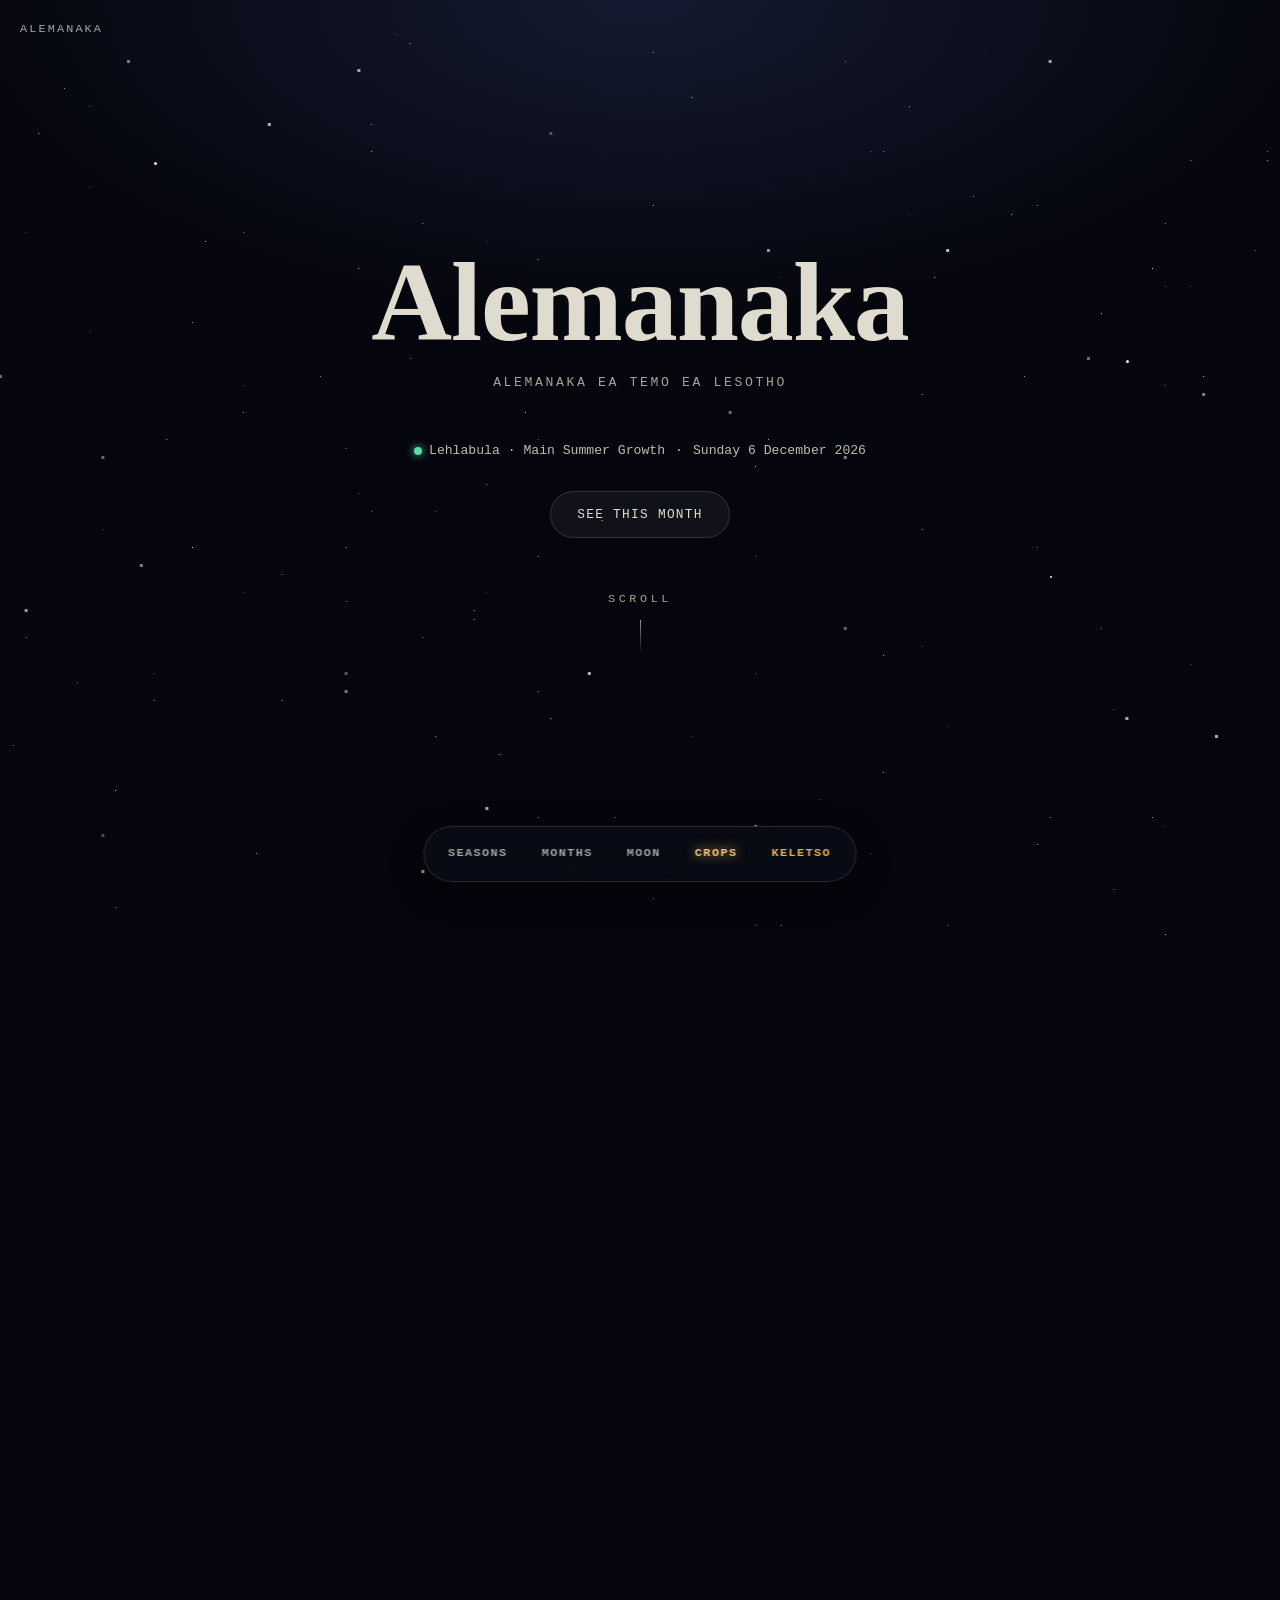
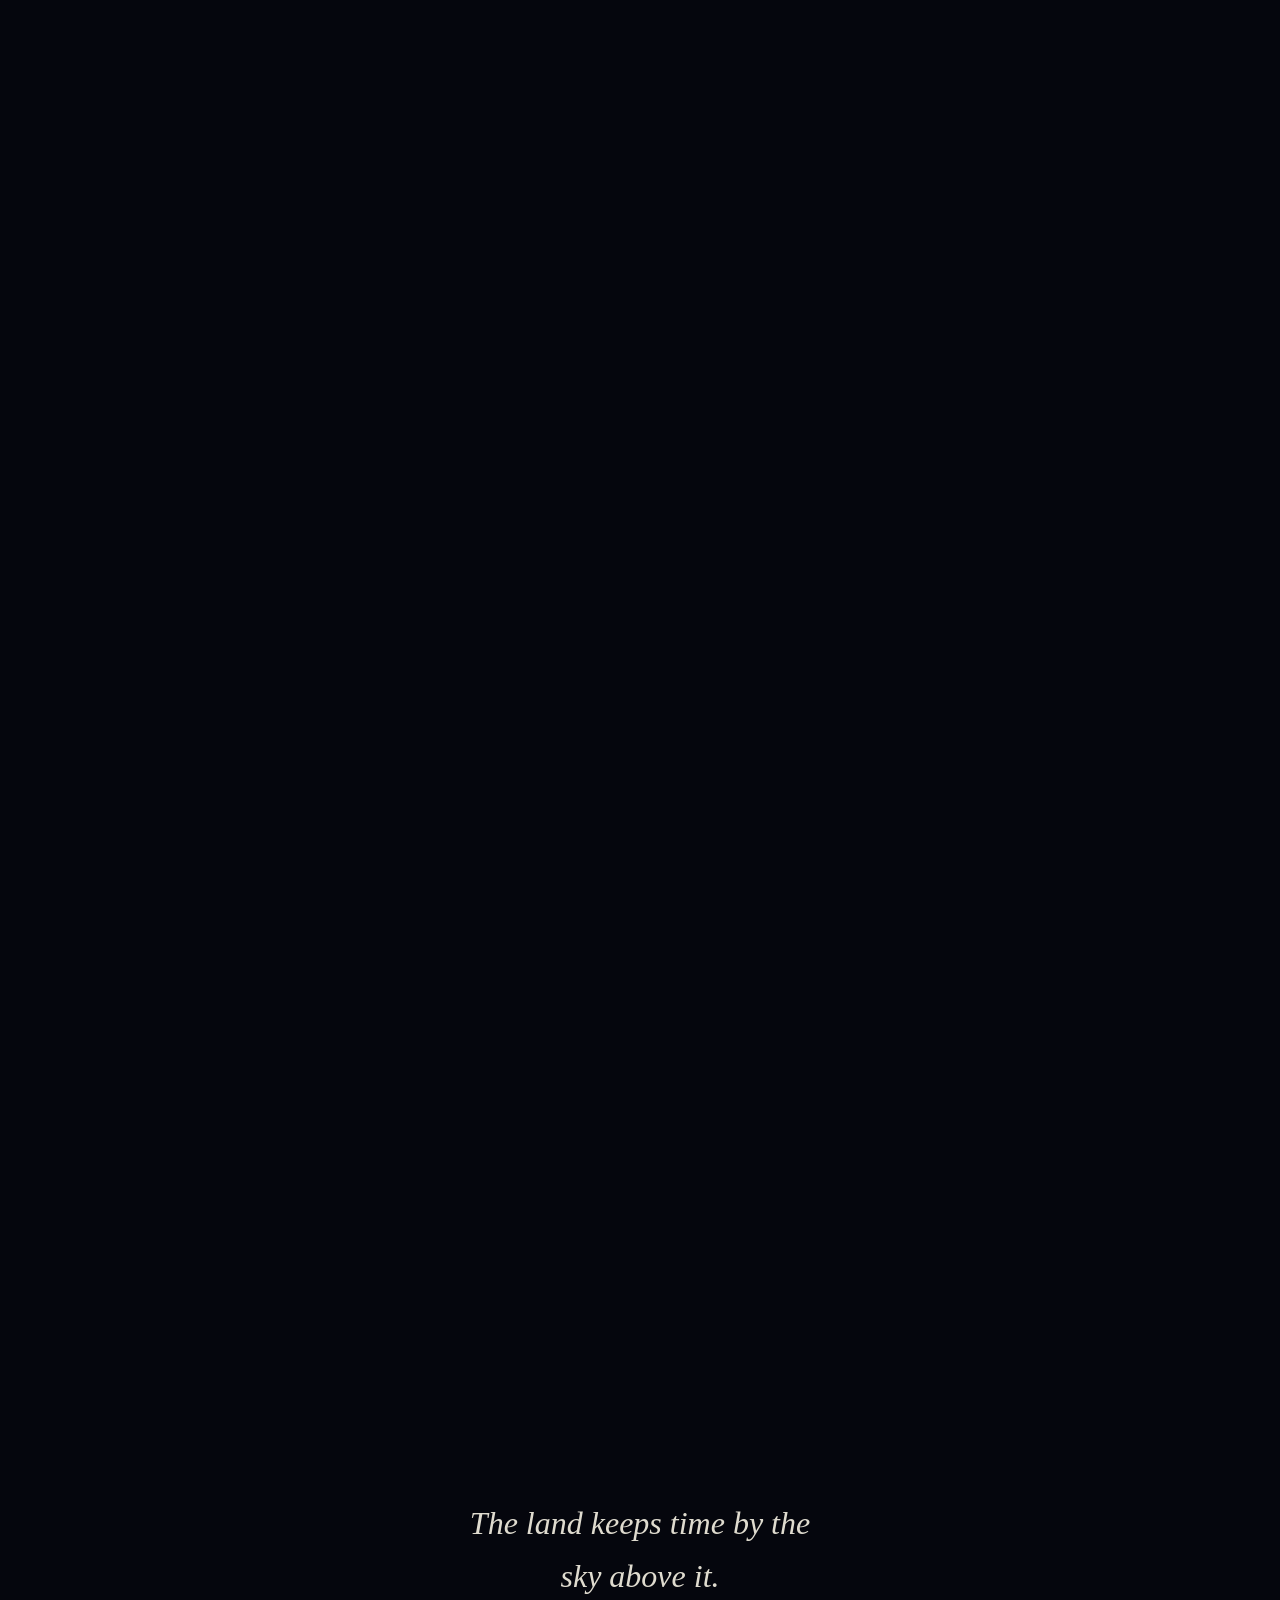
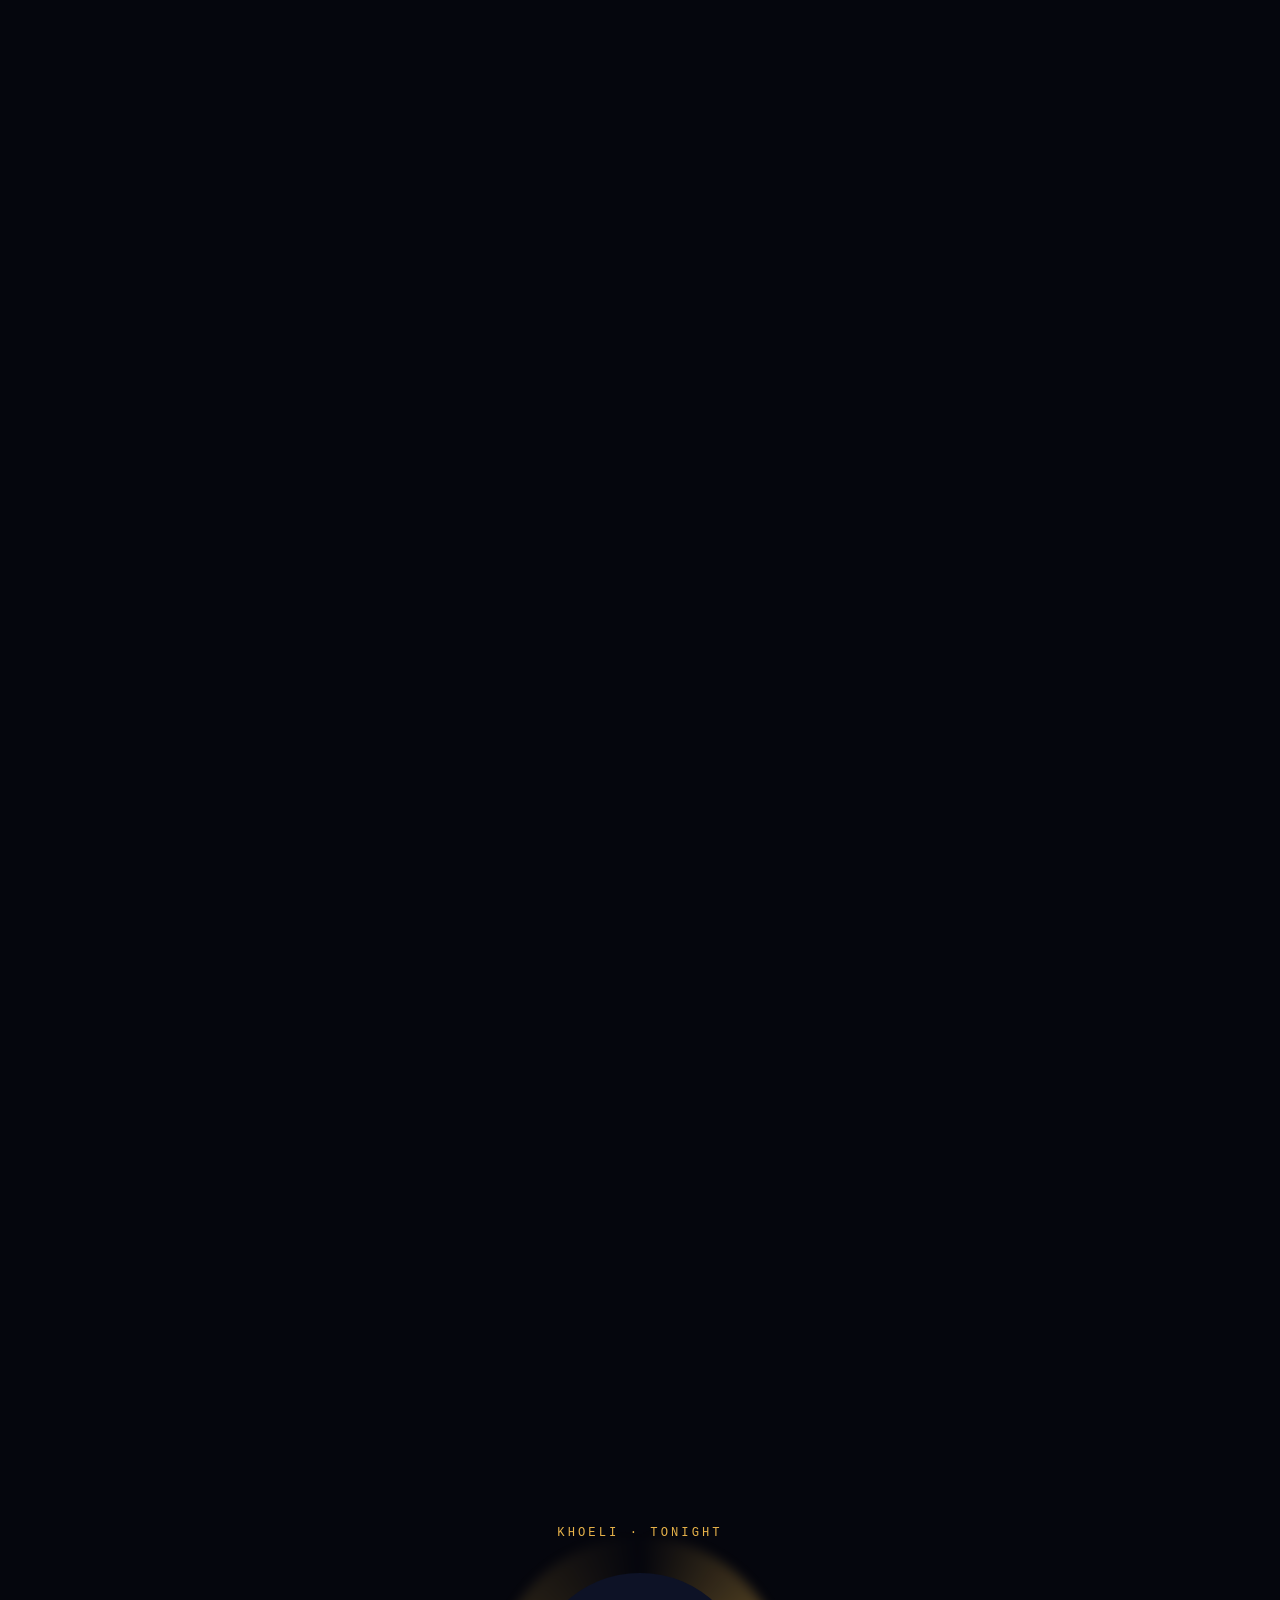
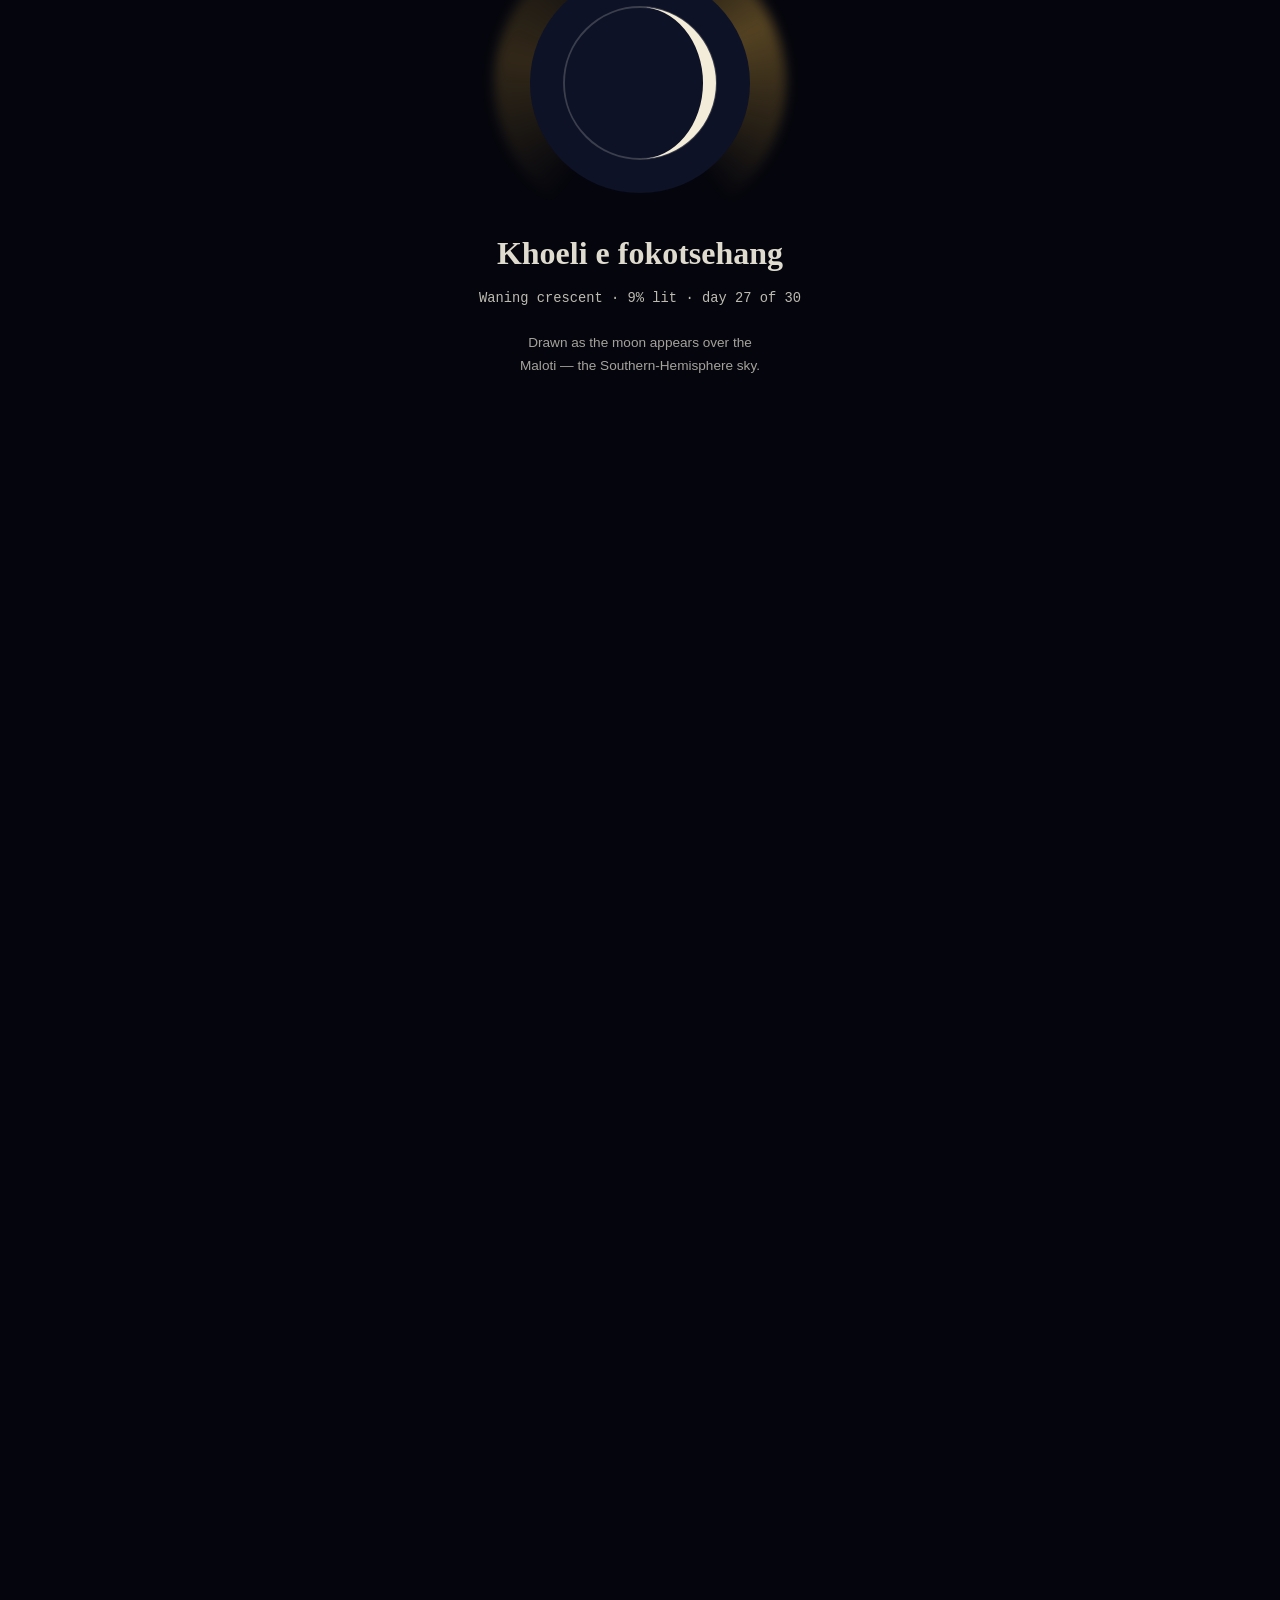
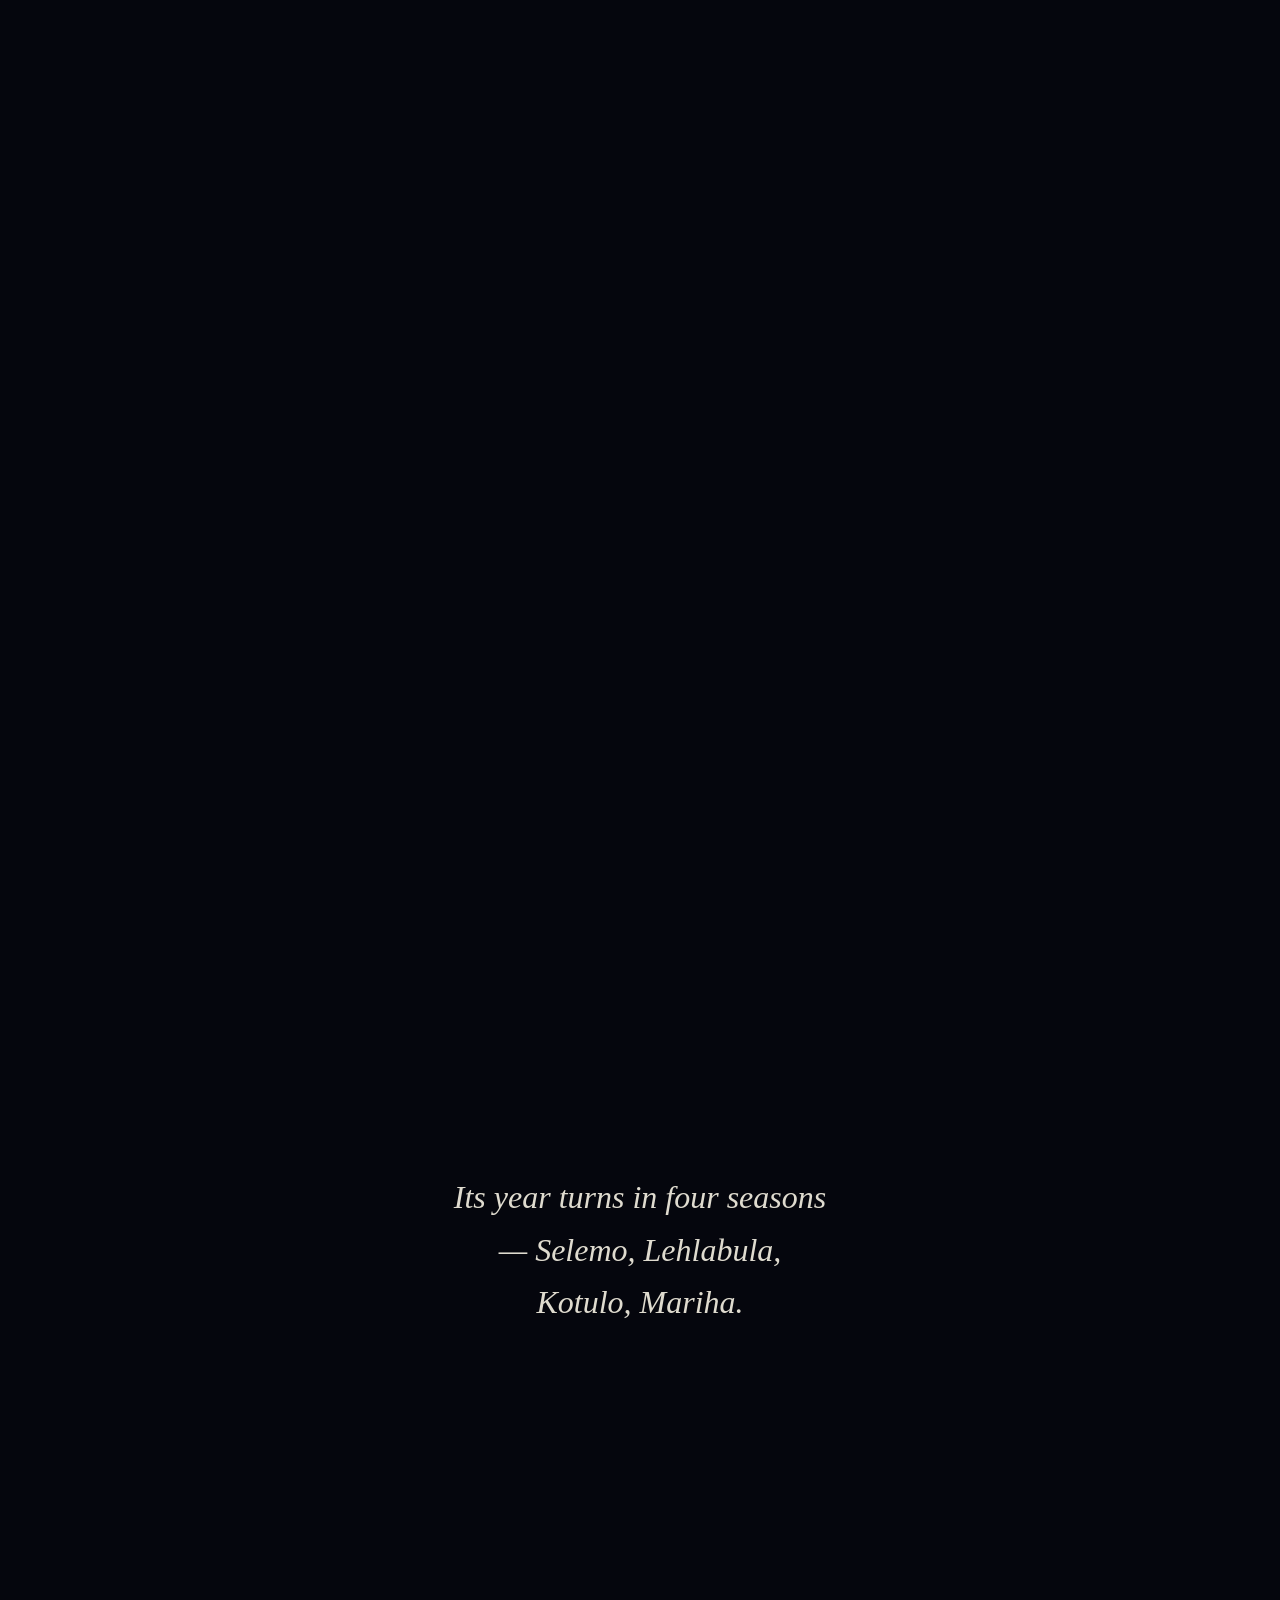
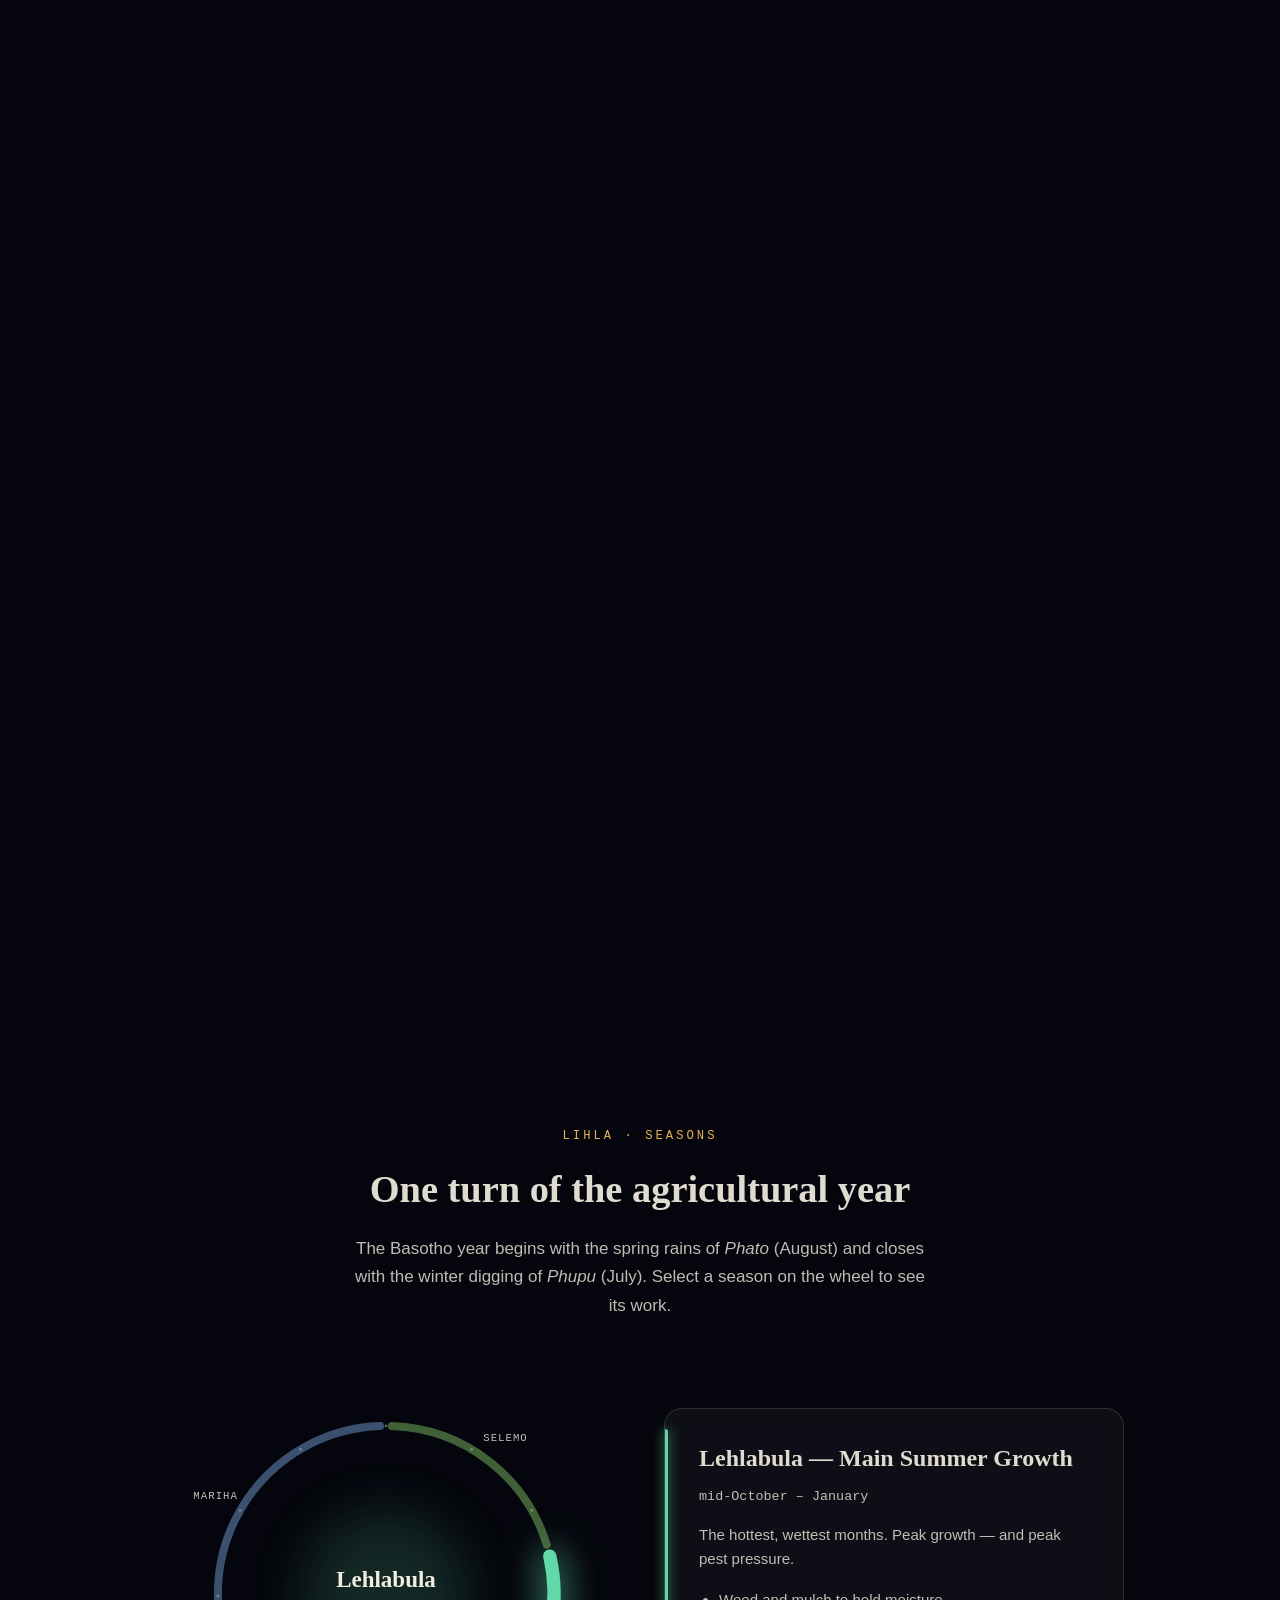
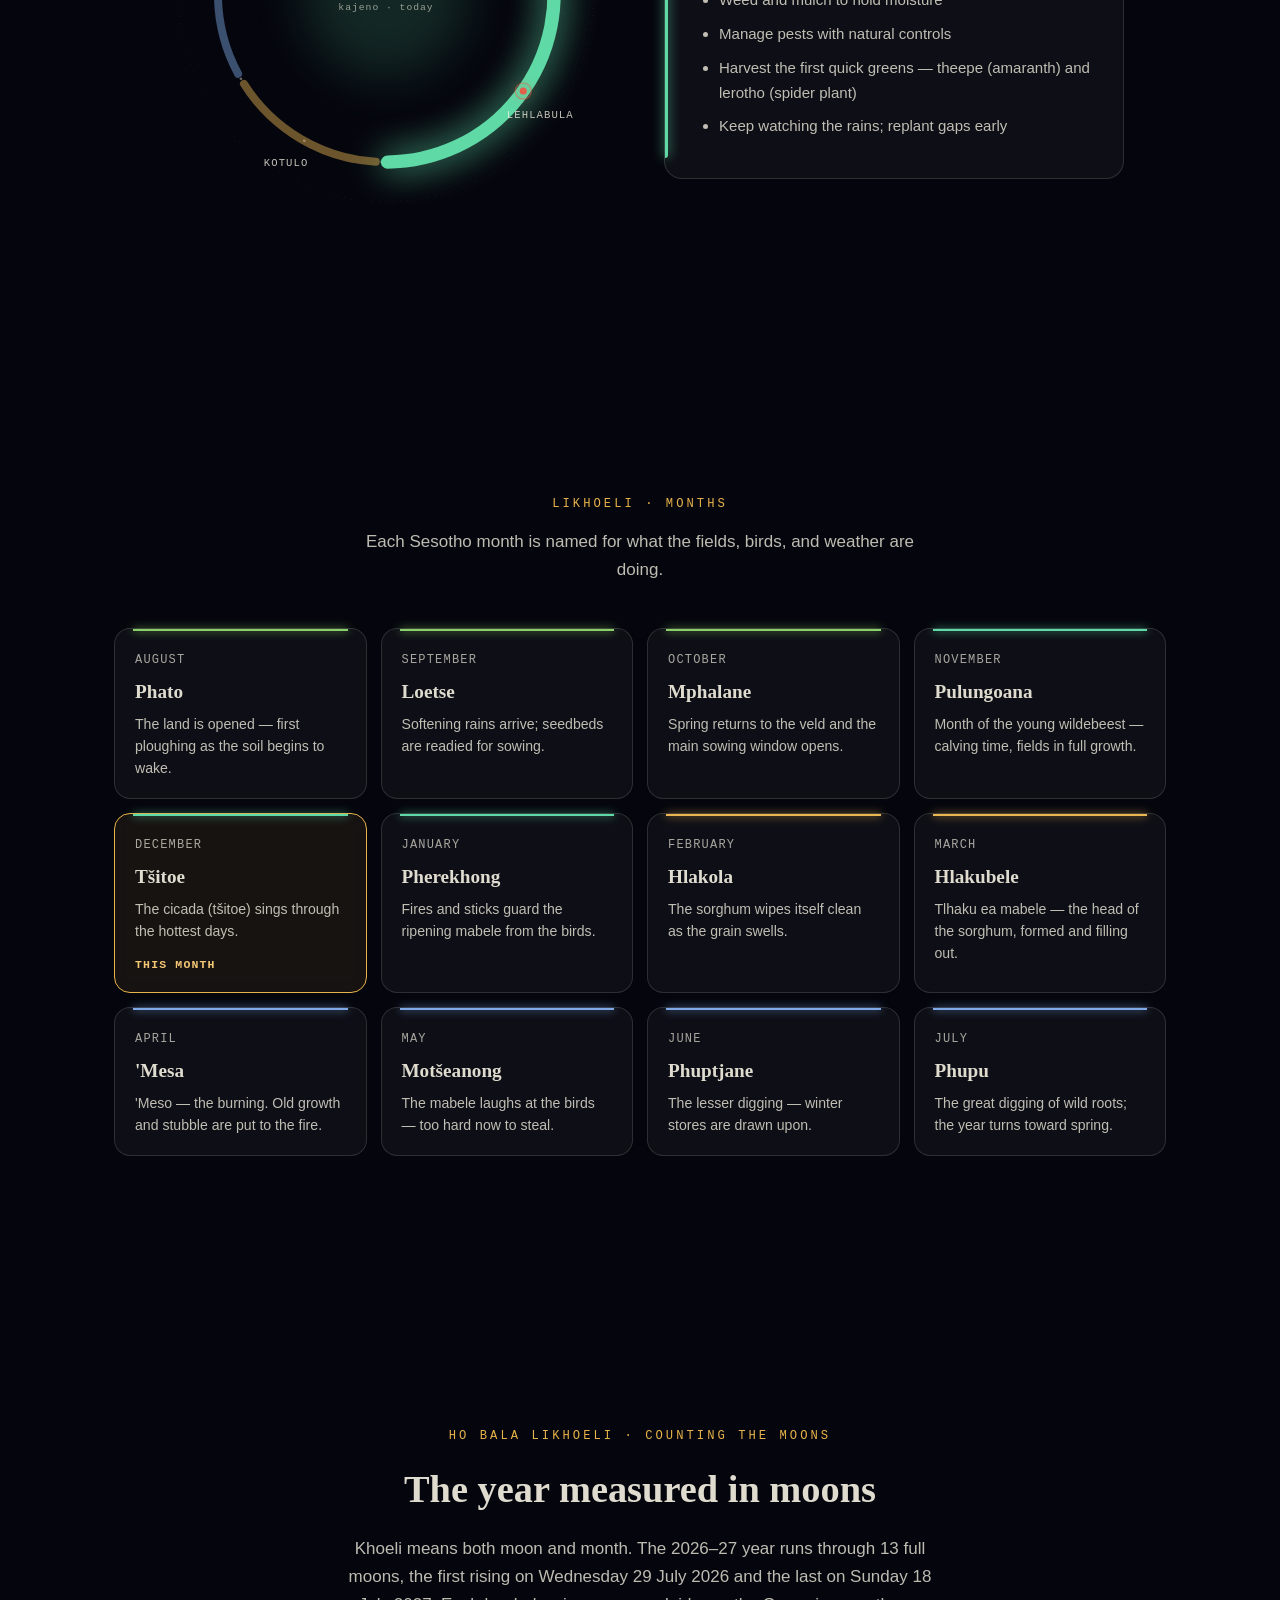
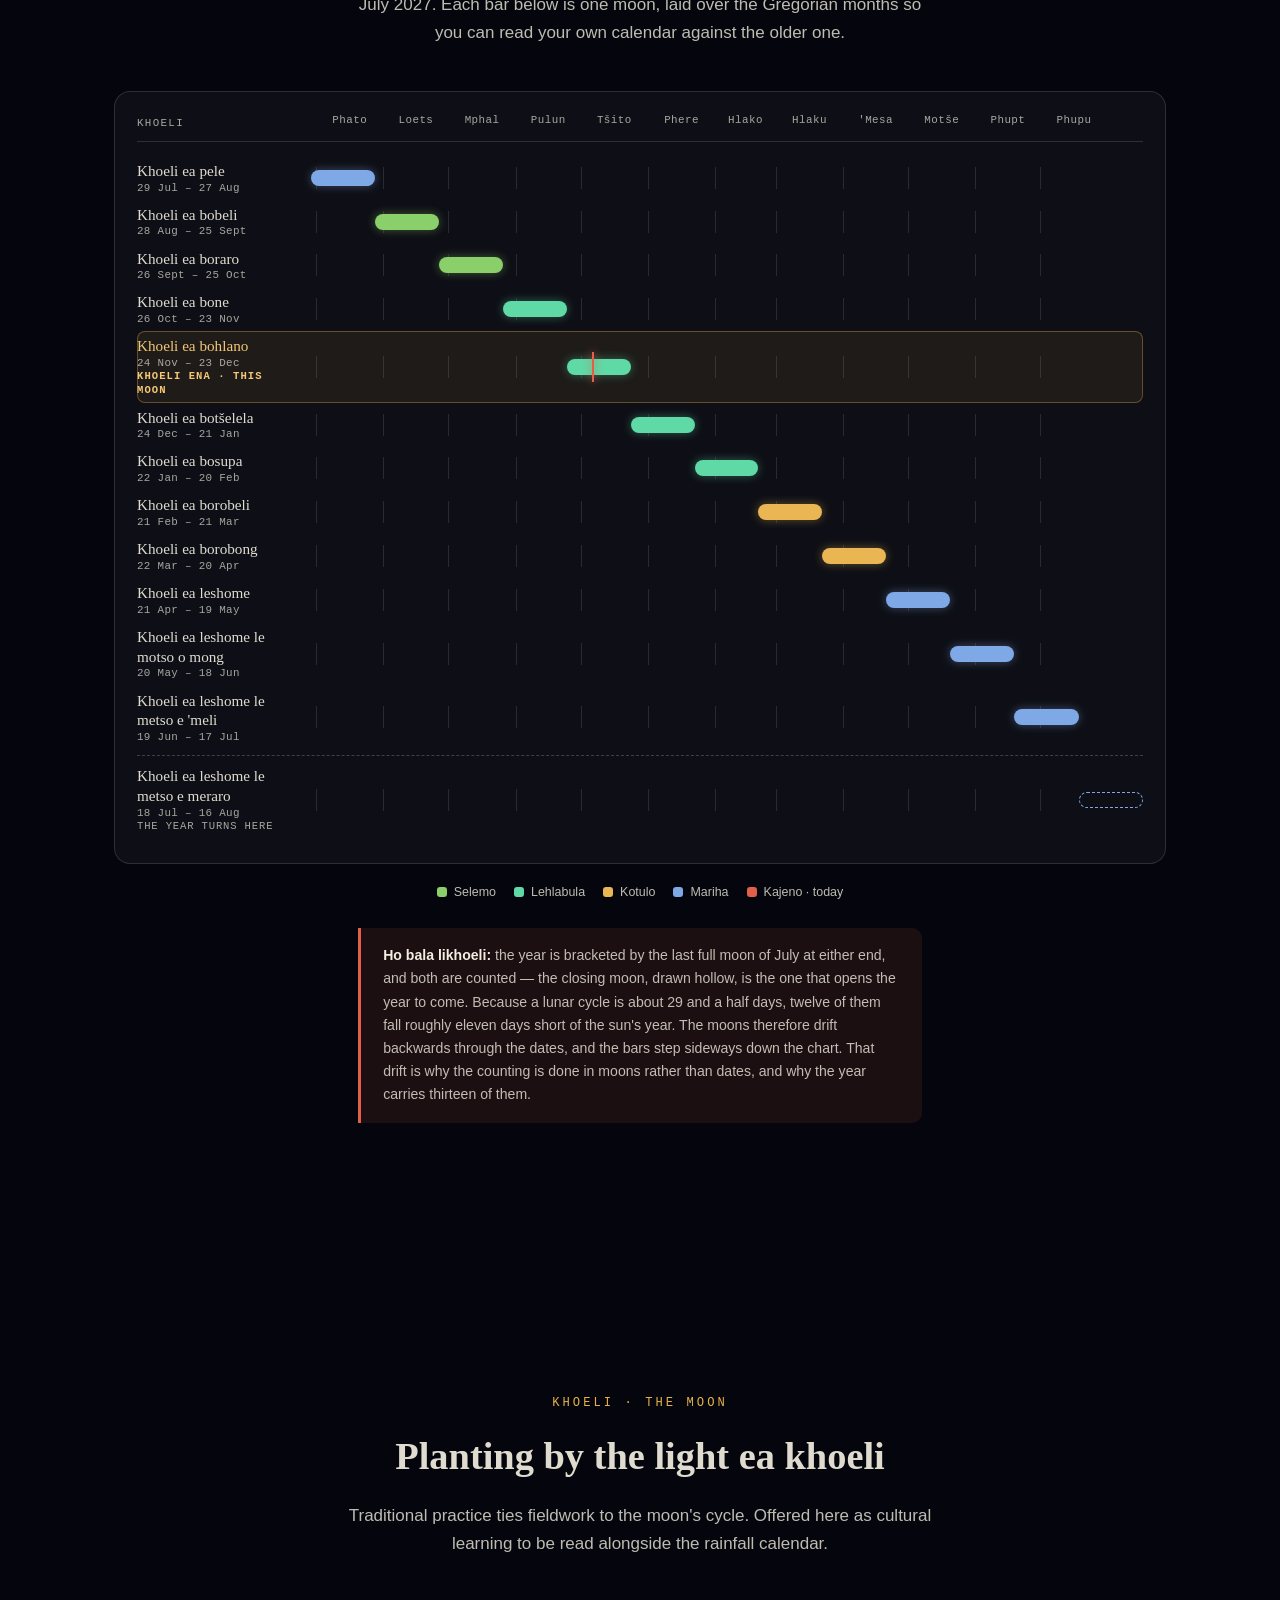
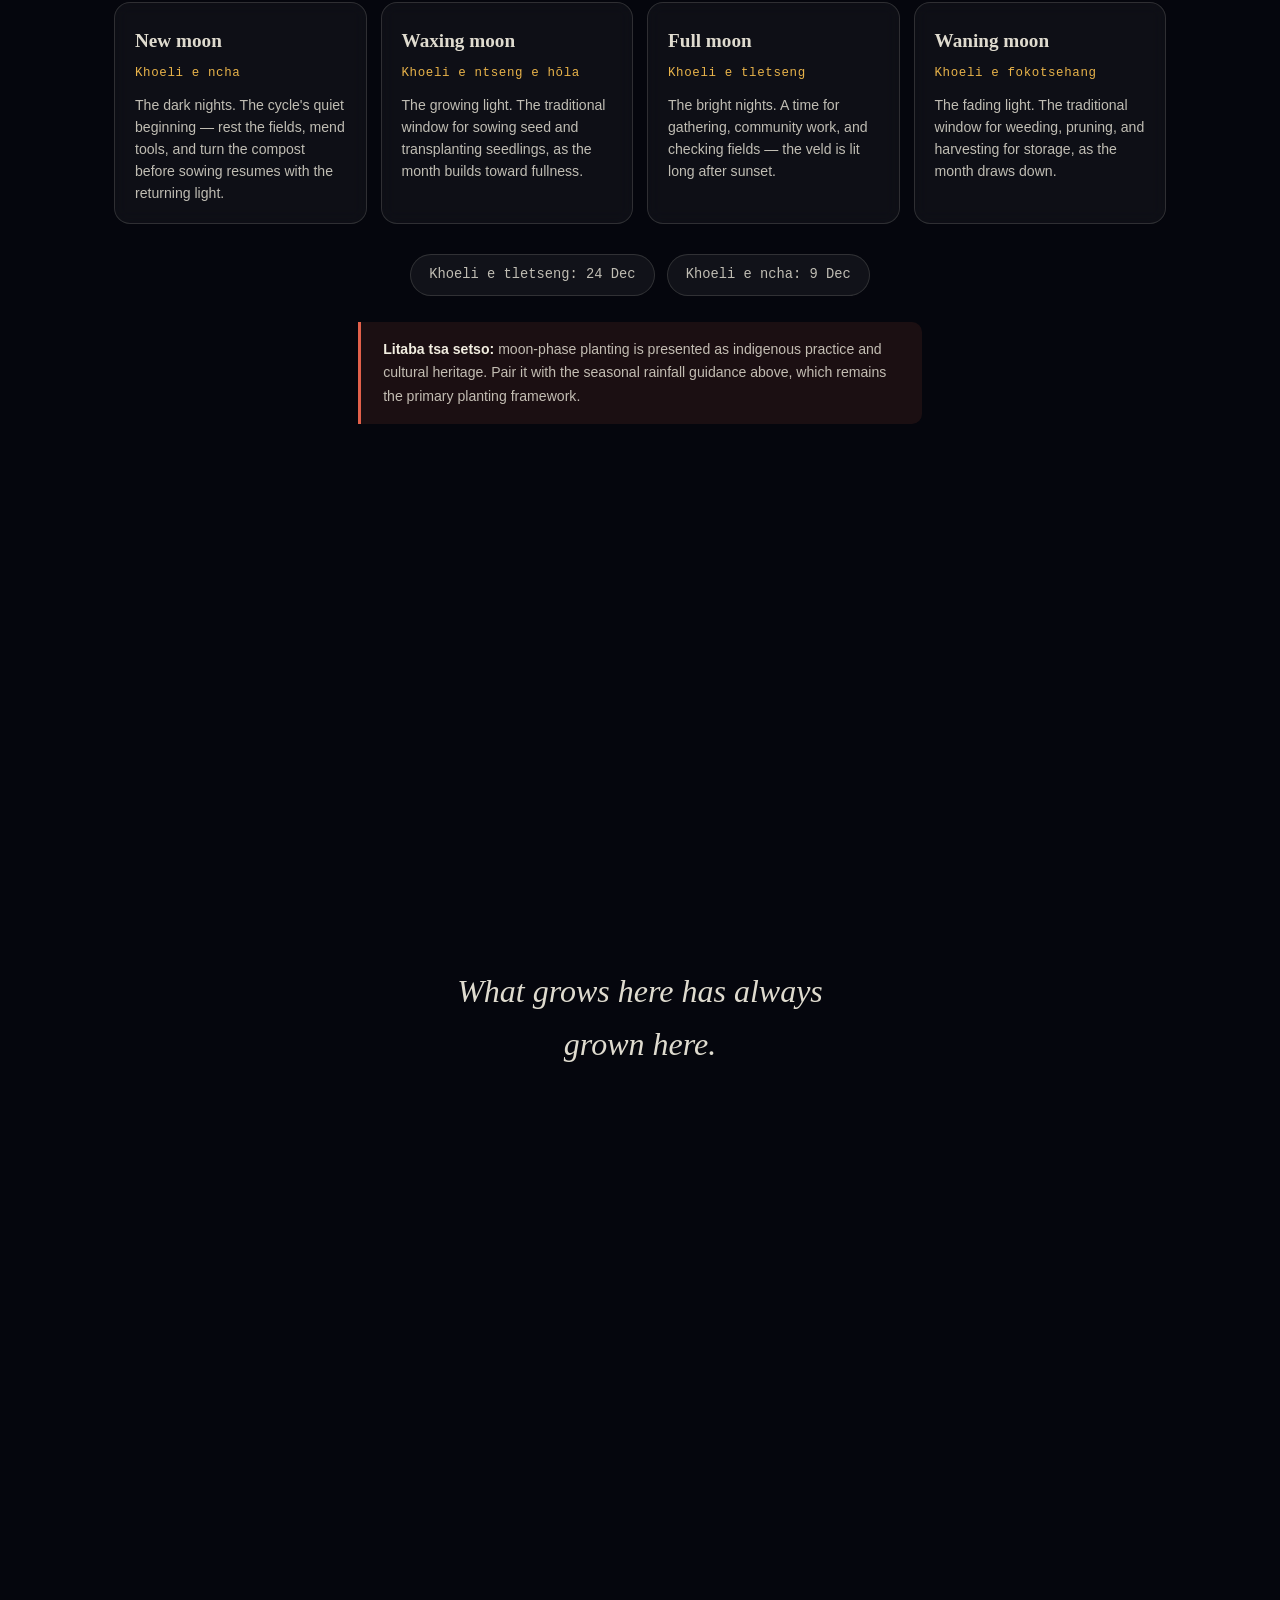
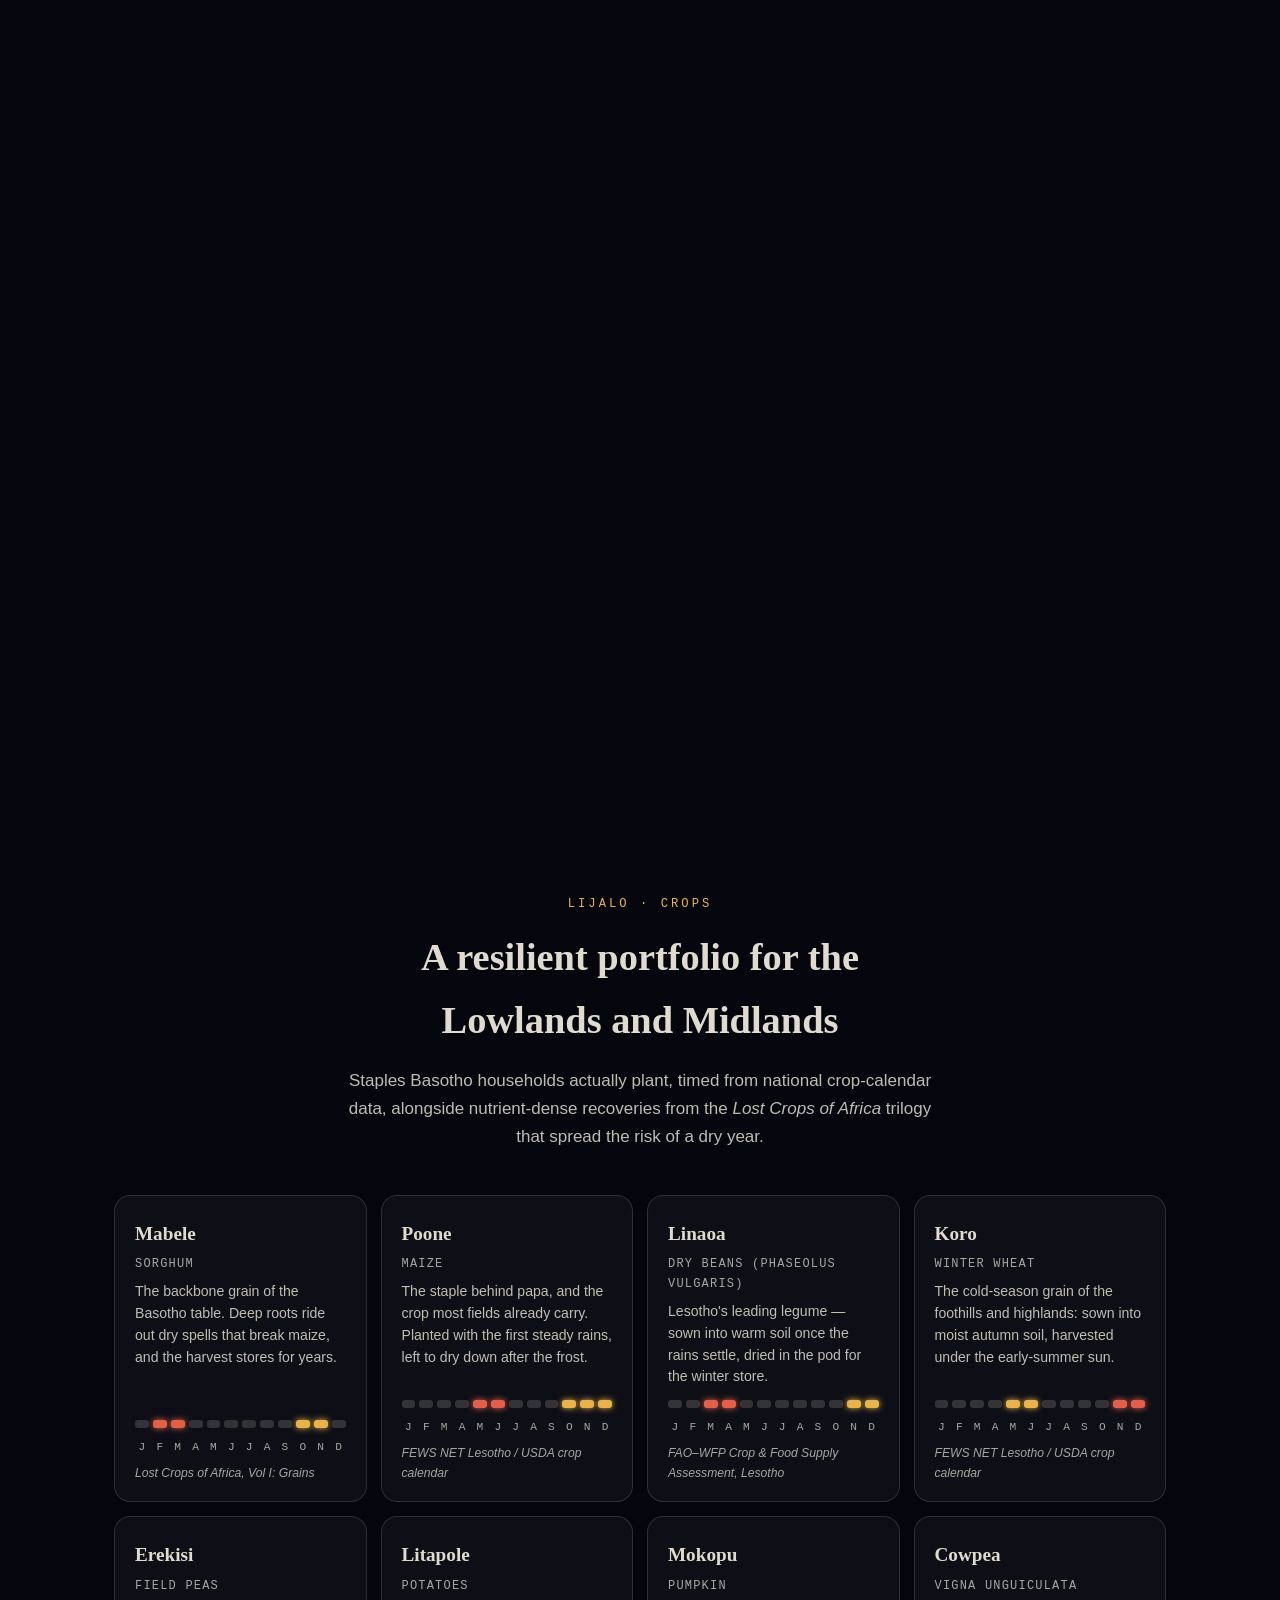
==== commit bffa40f1: "Count thirteen moons, and compute them truly You were right that a moon was missing. The year is bra" ====
--- a/index.html
+++ b/index.html
@@ -502,6 +502,15 @@
   box-shadow: inset 0 0 0 1px rgba(232, 179, 74, 0.35);
 }
 .mc-row.current .mc-name { color: var(--gold-lift); }
+.mc-turn-tag {
+  display: block;
+  font-family: var(--mono);
+  font-size: 0.66rem;
+  letter-spacing: 0.08em;
+  text-transform: uppercase;
+  color: var(--text-mute);
+}
+.mc-row.turn { border-top: 1px dashed rgba(242, 238, 224, 0.22); margin-top: 6px; padding-top: 10px; }
 .mc-name { font-family: var(--serif); font-size: 0.95rem; line-height: 1.3; }
 .mc-now-tag {
   display: block;
@@ -1444,11 +1453,22 @@
     return SEASONS[SEASONS.length - 1];
   }
 
+  // Dates are always Lesotho's, whoever is reading. A full moon that rises
+  // late on a Sunday in Maseru is still Sunday's moon to someone in London.
+  var LESOTHO_TZ = { timeZone: "Africa/Maseru" };
+
+  function withTz(opts) {
+    var o = { timeZone: LESOTHO_TZ.timeZone };
+    for (var k in opts) if (opts.hasOwnProperty(k)) o[k] = opts[k];
+    return o;
+  }
+
   function fmtDate(d) {
-    return d.toLocaleDateString("en-GB", { weekday: "long", day: "numeric", month: "long", year: "numeric" });
+    return d.toLocaleDateString("en-GB",
+      withTz({ weekday: "long", day: "numeric", month: "long", year: "numeric" }));
   }
   function fmtShort(d) {
-    return d.toLocaleDateString("en-GB", { day: "numeric", month: "short" });
+    return d.toLocaleDateString("en-GB", withTz({ day: "numeric", month: "short" }));
   }
 
   /* ============================================================
@@ -1457,14 +1477,109 @@
      to within a few hours, which is plenty for a calendar.
      ============================================================ */
 
-  var SYNODIC = 29.530588853;
-  var NEW_MOON_EPOCH = Date.UTC(2000, 0, 6, 18, 14, 0);
+  /* ------------------------------------------------------------
+     TRUE PHASES OF THE MOON
+     Meeus, Astronomical Algorithms, chapter 49.
+
+     A plain synodic-average is not good enough here. The moon's orbit is
+     elliptical, so a real full moon runs up to about half a day either side
+     of the average — enough to land it on the wrong date, and the date is
+     what a calendar is for. The average put the July 2027 full moon on the
+     19th; it truly falls on the 18th, which is exactly the moon that decides
+     where the year turns.
+
+     All dates are Maseru time (SAST, UTC+2, no daylight saving), so the
+     calendar reads the same in Lesotho as it does anywhere else.
+     ------------------------------------------------------------ */
+
+  var MASERU_OFFSET = 2 * 3600000;
+  var RAD = Math.PI / 180;
+
+  /** Maseru-local wall clock, to be read with the getUTC* accessors. */
+  function maseru(d) { return new Date(d.getTime() + MASERU_OFFSET); }
+
+  /** Date of lunation `k`; phase 0 = new moon, 0.5 = full moon. */
+  function lunation(k, phase) {
+    var full = phase === 0.5;
+    k = k + phase;
+    var T = k / 1236.85;
+    var jde = 2451550.09766 + 29.530588861 * k
+            + 0.00015437 * T * T - 0.000000150 * T * T * T + 0.00000000073 * T * T * T * T;
+
+    var E  = 1 - 0.002516 * T - 0.0000074 * T * T;
+    var M  = (2.5534 + 29.10535670 * k - 0.0000014 * T * T - 0.00000011 * T * T * T) * RAD;
+    var M1 = (201.5643 + 385.81693528 * k + 0.0107582 * T * T + 0.00001238 * T * T * T) * RAD;
+    var F  = (160.7108 + 390.67050284 * k - 0.0016118 * T * T - 0.00000227 * T * T * T) * RAD;
+    var O  = (124.7746 - 1.56375588 * k + 0.0020672 * T * T + 0.00000215 * T * T * T) * RAD;
+
+    // The leading three terms differ between new and full moon; the rest agree.
+    var c = (full ? -0.40614 : -0.40720) * Math.sin(M1)
+          + (full ?  0.17302 :  0.17241) * E * Math.sin(M)
+          + (full ?  0.01614 :  0.01608) * Math.sin(2 * M1)
+          + 0.01043 * Math.sin(2 * F)
+          + 0.00734 * E * Math.sin(M1 - M)
+          - 0.00515 * E * Math.sin(M1 + M)
+          + 0.00209 * E * E * Math.sin(2 * M)
+          - 0.00111 * Math.sin(M1 - 2 * F)
+          - 0.00057 * Math.sin(M1 + 2 * F)
+          + 0.00056 * E * Math.sin(2 * M1 + M)
+          - 0.00042 * Math.sin(3 * M1)
+          + 0.00042 * E * Math.sin(M + 2 * F)
+          + 0.00038 * E * Math.sin(M - 2 * F)
+          - 0.00024 * E * Math.sin(2 * M1 - M)
+          - 0.00017 * Math.sin(O)
+          - 0.00007 * Math.sin(M1 + 2 * M);
+
+    var A = [
+      [0.000325, 299.77 + 0.107408 * k - 0.009173 * T * T], [0.000165, 251.88 + 0.016321 * k],
+      [0.000164, 251.83 + 26.651886 * k], [0.000126, 349.42 + 36.412478 * k],
+      [0.000110,  84.66 + 18.206239 * k], [0.000062, 141.74 + 53.303771 * k],
+      [0.000060, 207.14 +  2.453732 * k], [0.000056, 154.84 +  7.306860 * k],
+      [0.000047,  34.52 + 27.261239 * k], [0.000042, 207.19 +  0.121824 * k],
+      [0.000040, 291.34 +  1.844379 * k], [0.000037, 161.72 + 24.198154 * k],
+      [0.000035, 239.56 + 25.513099 * k], [0.000023, 331.55 +  3.592518 * k]
+    ];
+    for (var i = 0; i < A.length; i++) c += A[i][0] * Math.sin(A[i][1] * RAD);
+
+    return new Date((jde + c - 2440587.5) * DAY_MS);
+  }
+
+  function newMoonAt(k)  { return lunation(k, 0); }
+  function fullMoonAt(k) { return lunation(k, 0.5); }
+
+  /** Rough lunation index for a date, used as a search seed. */
+  function seedIndex(d) {
+    return Math.floor((d.getUTCFullYear() + (d.getUTCMonth() / 12) - 2000) * 12.3685);
+  }
+
+  /** Index of the last new moon on or before `d`. */
+  function lastNewMoonIndex(d) {
+    var k = seedIndex(d);
+    while (newMoonAt(k) > d) k--;
+    while (newMoonAt(k + 1) <= d) k++;
+    return k;
+  }
+
+  /** Index of the last full moon on or before `d`. */
+  function lastFullMoonIndex(d) {
+    var k = seedIndex(d);
+    while (fullMoonAt(k) > d) k--;
+    while (fullMoonAt(k + 1) <= d) k++;
+    return k;
+  }
+
+  /** Where `d` sits in its lunation, as 0 (new) to 1 (next new). */
+  function moonPhaseFraction(d) {
+    var k = lastNewMoonIndex(d);
+    var from = newMoonAt(k), to = newMoonAt(k + 1);
+    return (d - from) / (to - from);
+  }
 
   function moonAge(d) {
-    var age = ((d.getTime() - NEW_MOON_EPOCH) / DAY_MS) % SYNODIC;
-    return age < 0 ? age + SYNODIC : age;
-  }
-  function moonPhaseFraction(d) { return moonAge(d) / SYNODIC; }
+    var k = lastNewMoonIndex(d);
+    return (d - newMoonAt(k)) / DAY_MS;
+  }
+
   function moonIllumination(p) { return (1 - Math.cos(2 * Math.PI * p)) / 2; }
 
   function phaseName(p) {
@@ -1508,38 +1623,37 @@
      mismatch is the reason the tradition speaks of thirteen at all.
      ------------------------------------------------------------ */
 
-  function fullMoonAt(k) {
-    return new Date(NEW_MOON_EPOCH + (k + 0.5) * SYNODIC * DAY_MS);
-  }
-
-  /** Index of the last full moon falling on or before the given date. */
-  function lastFullMoonIndex(d) {
-    var k = Math.floor((d.getTime() - NEW_MOON_EPOCH) / DAY_MS / SYNODIC - 0.5);
-    while (fullMoonAt(k + 1) <= d) k++;
-    while (fullMoonAt(k) > d) k--;
-    return k;
-  }
+  /** The last moment of 31 July in year `y`, Maseru time. */
+  function endOfJuly(y) { return new Date(Date.UTC(y, 6, 31, 21, 59, 59)); }
 
   /** The agricultural year containing `d`, as { gregorianStart, cycles[] }. */
   function moonCyclesFor(d) {
-    // The year is chosen by the anchor moon, not by the calendar month. In the
-    // days between the last full moon of July and the 31st, the moons have
-    // already turned over while the Gregorian month has not — the counting
-    // should follow the moon.
-    var y = d.getFullYear();
-    if (d < fullMoonAt(lastFullMoonIndex(new Date(y, 6, 31, 23, 59, 59)))) y -= 1;
-
-    var anchor = new Date(y, 6, 31, 23, 59, 59);        // last moment of July
-    var nextAnchor = new Date(y + 1, 6, 31, 23, 59, 59);
-
-    var k0 = lastFullMoonIndex(anchor);
-    var k1 = lastFullMoonIndex(nextAnchor);
-
+    // The year turns on the moon, not on the calendar month. Between the last
+    // full moon of July and the 31st, the moons have already handed over while
+    // the Gregorian month has not.
+    var y = maseru(d).getUTCFullYear();
+    if (d < fullMoonAt(lastFullMoonIndex(endOfJuly(y)))) y -= 1;
+
+    var k0 = lastFullMoonIndex(endOfJuly(y));
+    var k1 = lastFullMoonIndex(endOfJuly(y + 1));
+
+    // Every full moon from the one that opens the year to the one that closes
+    // it, the closing moon included. That last moon belongs to both years at
+    // once — it is where the handover happens — and counting it is what gives
+    // the year its thirteen moons.
     var cycles = [];
-    for (var k = k0; k < k1; k++) {
-      cycles.push({ start: fullMoonAt(k), end: fullMoonAt(k + 1) });
+    for (var k = k0; k <= k1; k++) {
+      cycles.push({
+        start: fullMoonAt(k),
+        end: fullMoonAt(k + 1),
+        isTurn: k === k1
+      });
     }
-    return { gregorianStart: new Date(y, 7, 1), gregorianEnd: new Date(y + 1, 6, 31), cycles: cycles };
+    return {
+      gregorianStart: new Date(y, 7, 1),
+      gregorianEnd: new Date(y + 1, 6, 31),
+      cycles: cycles
+    };
   }
 
   // Ordinals in Sesotho. These need a native speaker's eye — the compound
@@ -1551,9 +1665,11 @@
     "ea leshome le metso e meraro"
   ];
 
+  /** The next full moon (target 0.5) or new moon (target 0) after `from`. */
   function nextPhaseDate(from, target) {
-    var cycles = (from.getTime() - NEW_MOON_EPOCH) / DAY_MS / SYNODIC;
-    return new Date(NEW_MOON_EPOCH + (Math.floor(cycles - target) + 1 + target) * SYNODIC * DAY_MS);
+    return target === 0.5
+      ? fullMoonAt(lastFullMoonIndex(from) + 1)
+      : newMoonAt(lastNewMoonIndex(from) + 1);
   }
 
   /* ============================================================
@@ -1868,7 +1984,7 @@
 
     cycles.forEach(function (c, i) {
       var row = document.createElement("div");
-      row.className = "mc-row";
+      row.className = "mc-row" + (c.isTurn ? " turn" : "");
 
       var label = document.createElement("div");
       label.className = "mc-name";
@@ -1876,6 +1992,14 @@
       var dates = document.createElement("small");
       dates.textContent = fmtShort(c.start) + " – " + fmtShort(new Date(c.end.getTime() - DAY_MS));
       label.appendChild(dates);
+
+      if (c.isTurn) {
+        var turn = document.createElement("span");
+        turn.className = "mc-turn-tag";
+        turn.textContent = "the year turns here";
+        label.appendChild(turn);
+      }
+
       row.appendChild(label);
 
       var track = document.createElement("div");
@@ -1892,6 +2016,13 @@
       bar.style.background = seasonOf[season.id];
       bar.style.boxShadow = "0 0 10px " + seasonOf[season.id] + "66";
       bar.title = "Khoeli " + (KHOELI_ORDINALS[i] || i + 1) + " · " + season.name;
+      // The closing moon is drawn hollow: it opens the year that follows, so
+      // it belongs to this chart as a boundary rather than as a full month.
+      if (c.isTurn) {
+        bar.style.background = "transparent";
+        bar.style.border = "1px dashed " + seasonOf[season.id];
+        bar.style.boxShadow = "none";
+      }
       track.appendChild(bar);
 
       // Mark today on whichever cycle currently holds it.
@@ -1915,20 +2046,22 @@
 
     var n = cycles.length;
     var startY = year.gregorianStart.getFullYear();
+    var yearLabel = startY + "–" + String(startY + 1).slice(2);
+
     document.getElementById("moons-intro").textContent =
-      "Khoeli means both moon and month. This year the land turns through " + n +
-      " full moons, the first rising on " + fmtDate(cycles[0].start) +
-      ". Each bar below is one moon, laid over the Gregorian months so you can " +
-      "read your own calendar against the older one.";
+      "Khoeli means both moon and month. The " + yearLabel + " year runs through " + n +
+      " full moons, the first rising on " + fmtDate(cycles[0].start) + " and the last on " +
+      fmtDate(cycles[n - 1].start) + ". Each bar below is one moon, laid over the " +
+      "Gregorian months so you can read your own calendar against the older one.";
 
     document.getElementById("moons-note").innerHTML =
-      "<strong>Likhoeli tse leshome le metso e meraro:</strong> the tradition counts " +
-      "thirteen moons in a year, and that is why. Twelve lunar cycles run about 354 " +
-      "days and thirteen about 384, while the sun takes 365 — so the moons drift " +
-      "against the dates, and a year holds twelve or thirteen depending on where the " +
-      "full moons happen to fall. The " + startY + "–" + String(startY + 1).slice(2) +
-      " year carries " + n + ". Counting begins at the last full moon of July, which is " +
-      "why the first moon can rise before August does.";
+      "<strong>Ho bala likhoeli:</strong> the year is bracketed by the last full moon " +
+      "of July at either end, and both are counted — the closing moon, drawn hollow, " +
+      "is the one that opens the year to come. Because a lunar cycle is about 29 and a " +
+      "half days, twelve of them fall roughly eleven days short of the sun's year. The " +
+      "moons therefore drift backwards through the dates, and the bars step sideways " +
+      "down the chart. That drift is why the counting is done in moons rather than " +
+      "dates, and why the year carries thirteen of them.";
   })();
 
   /* ============================================================
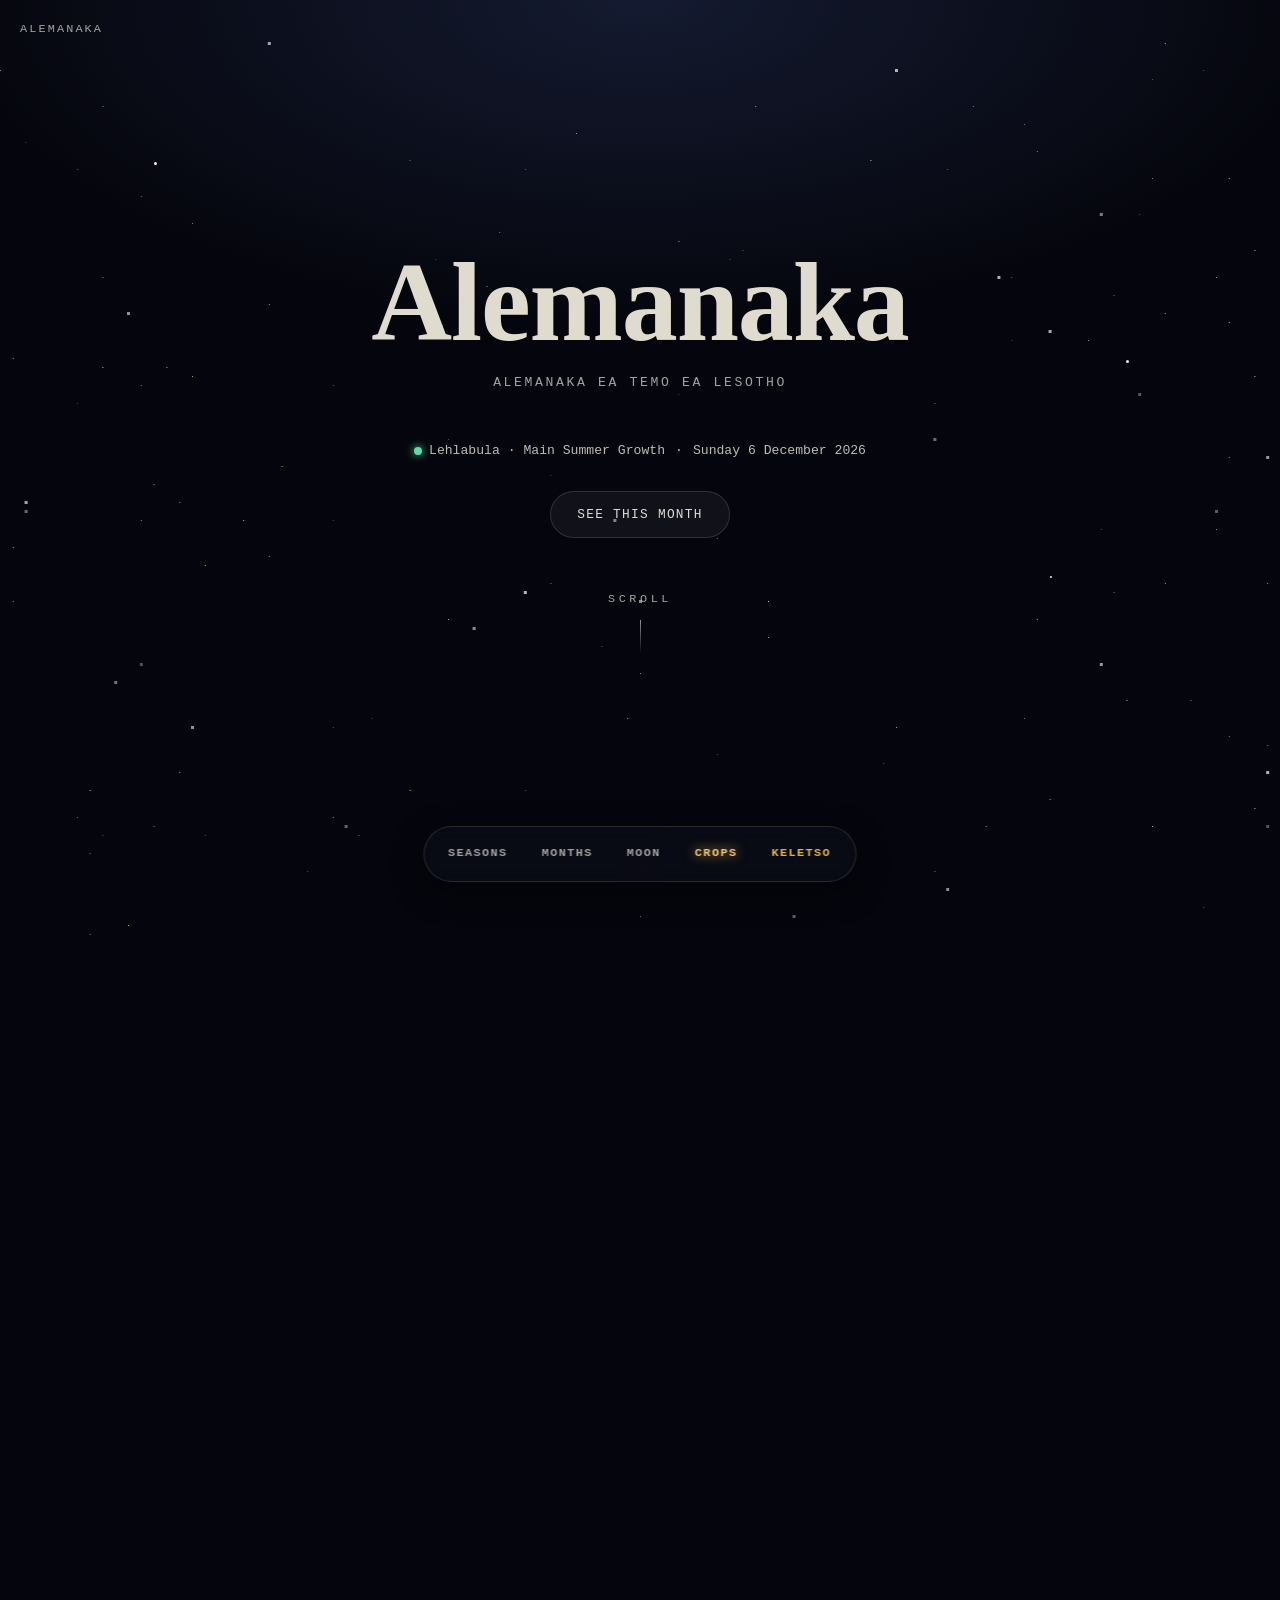
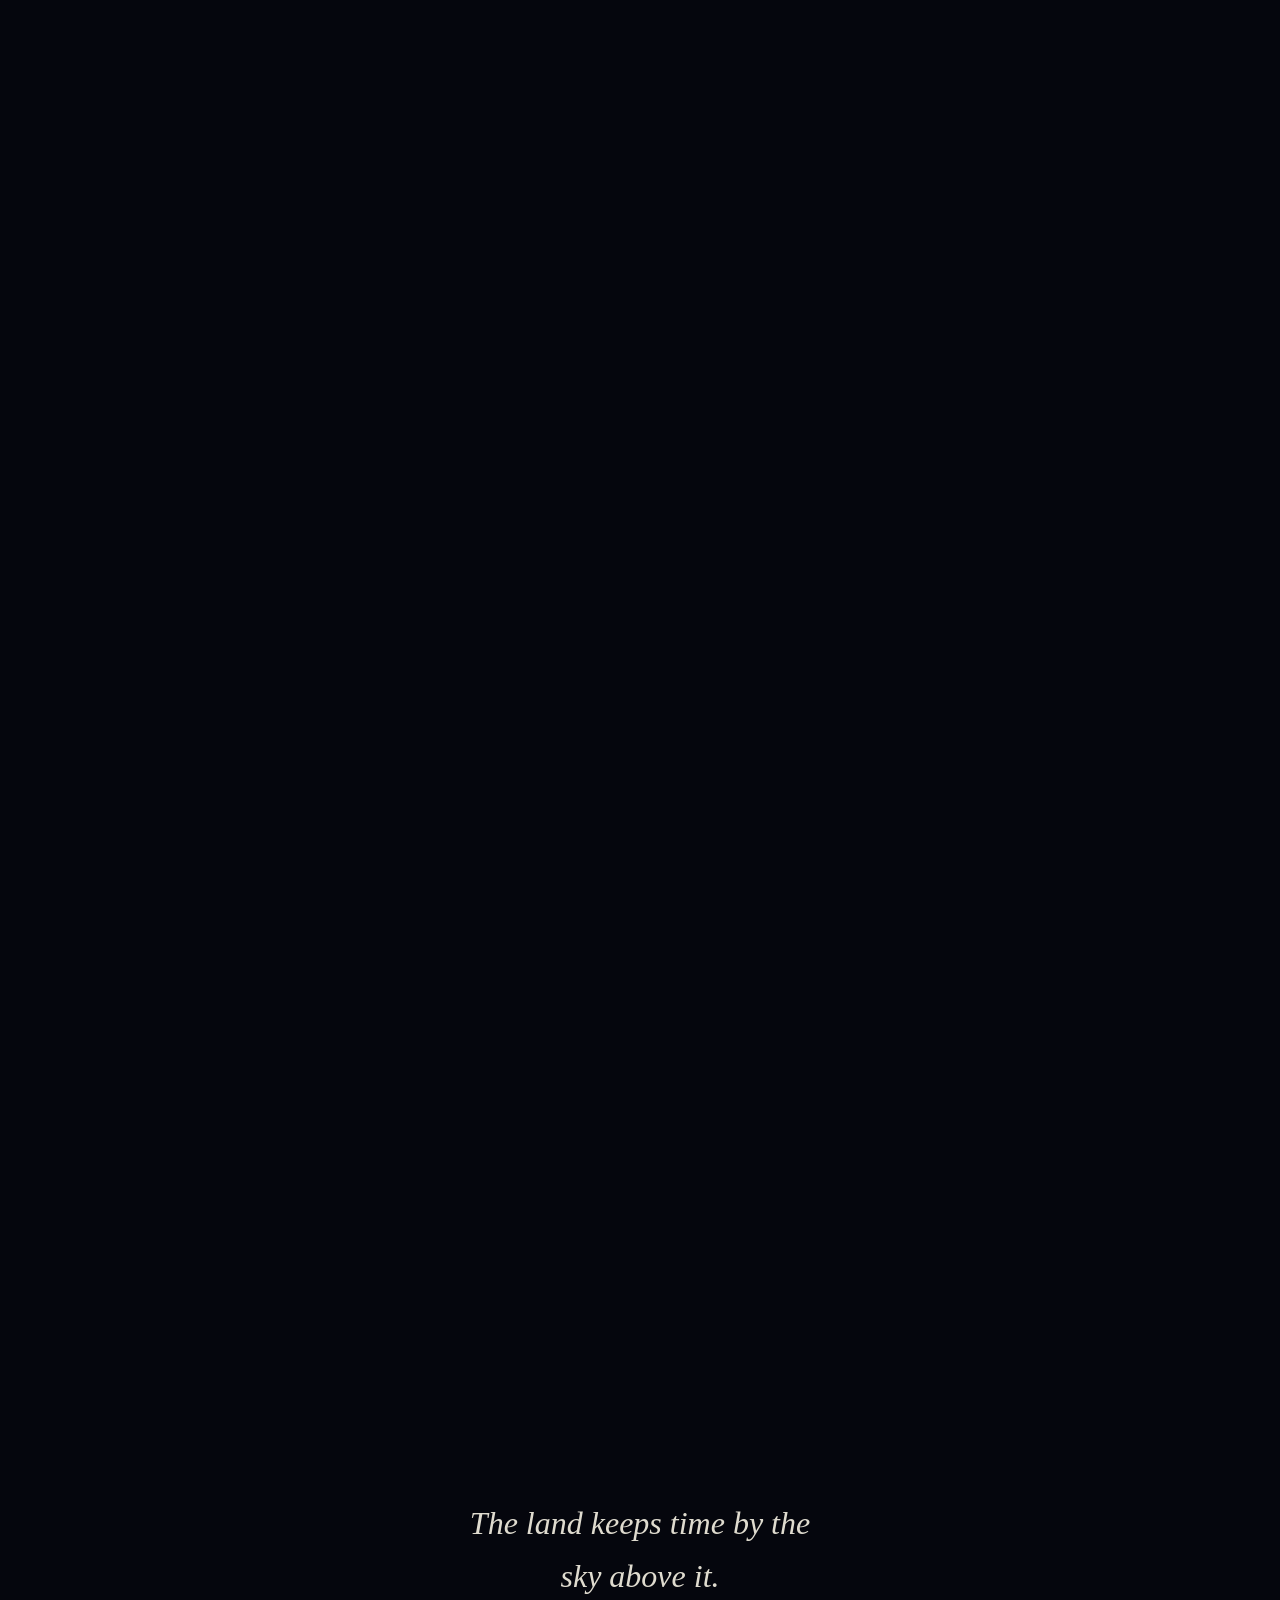
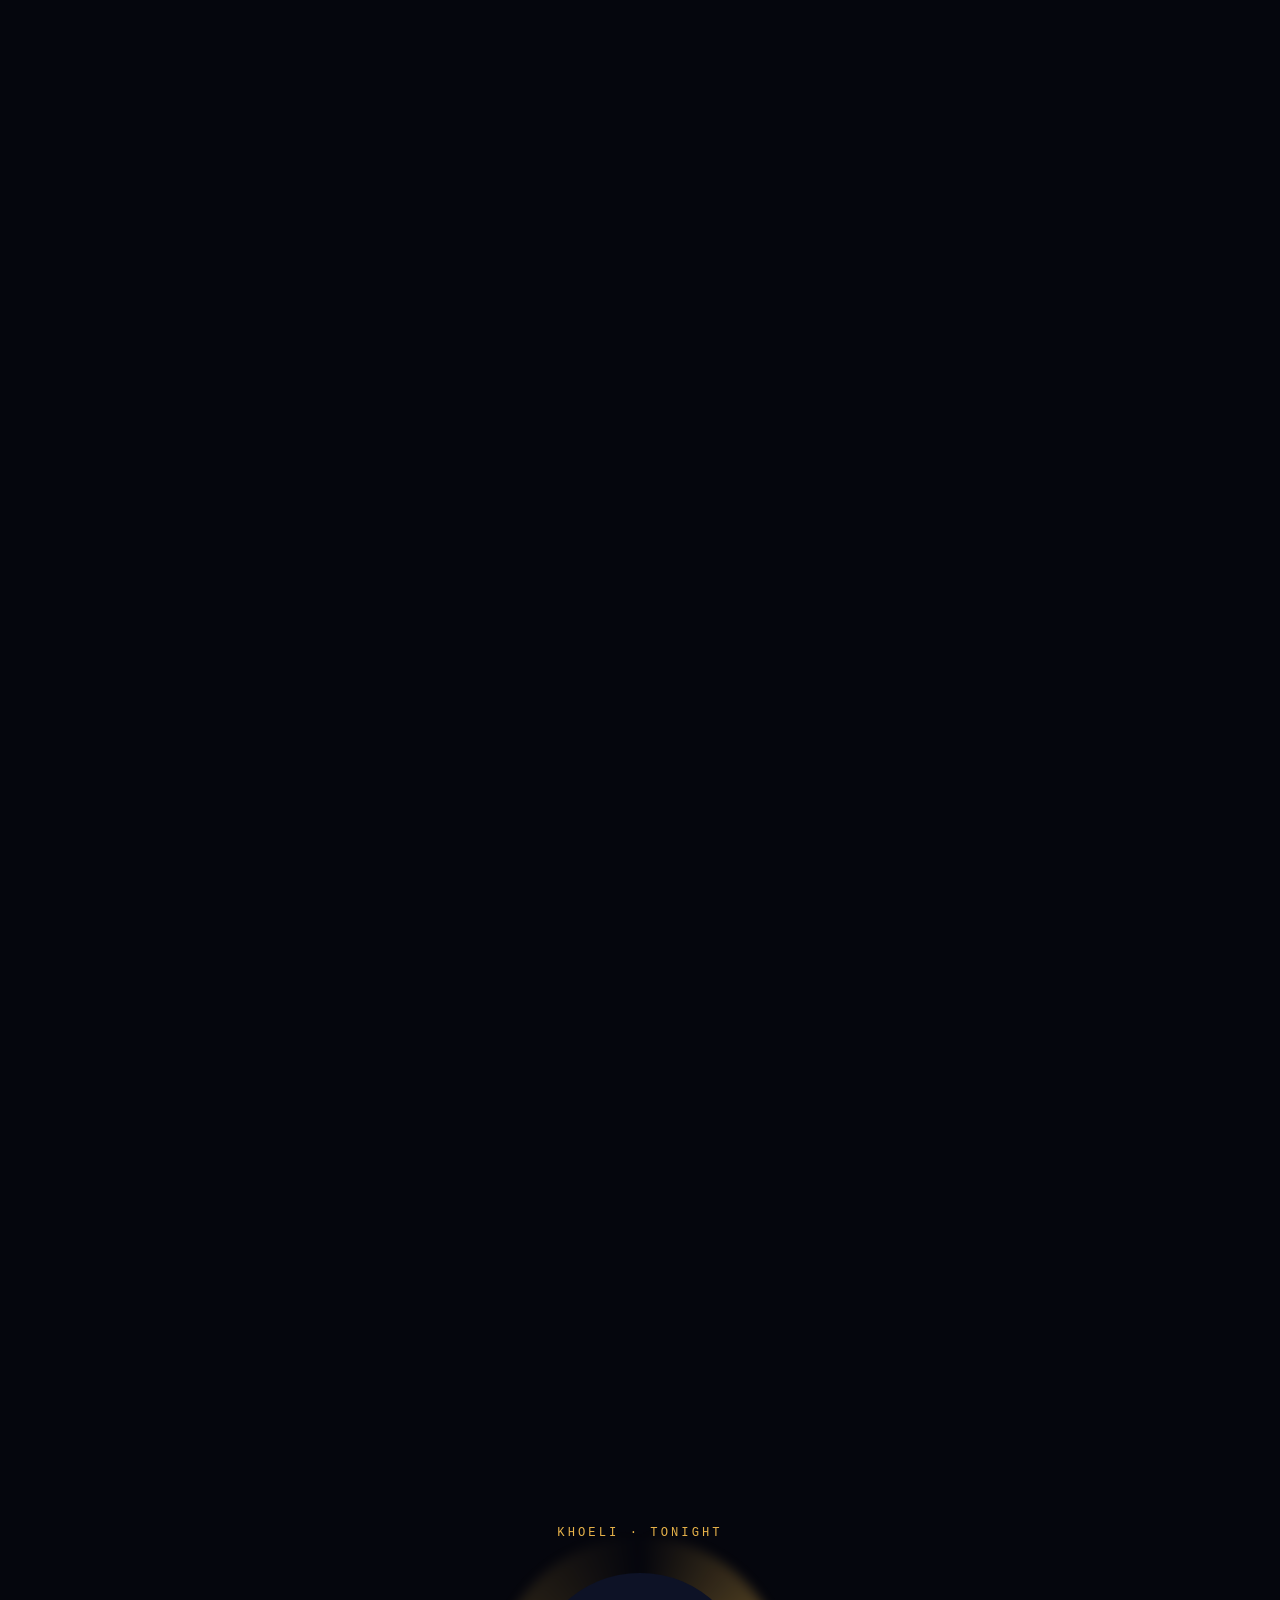
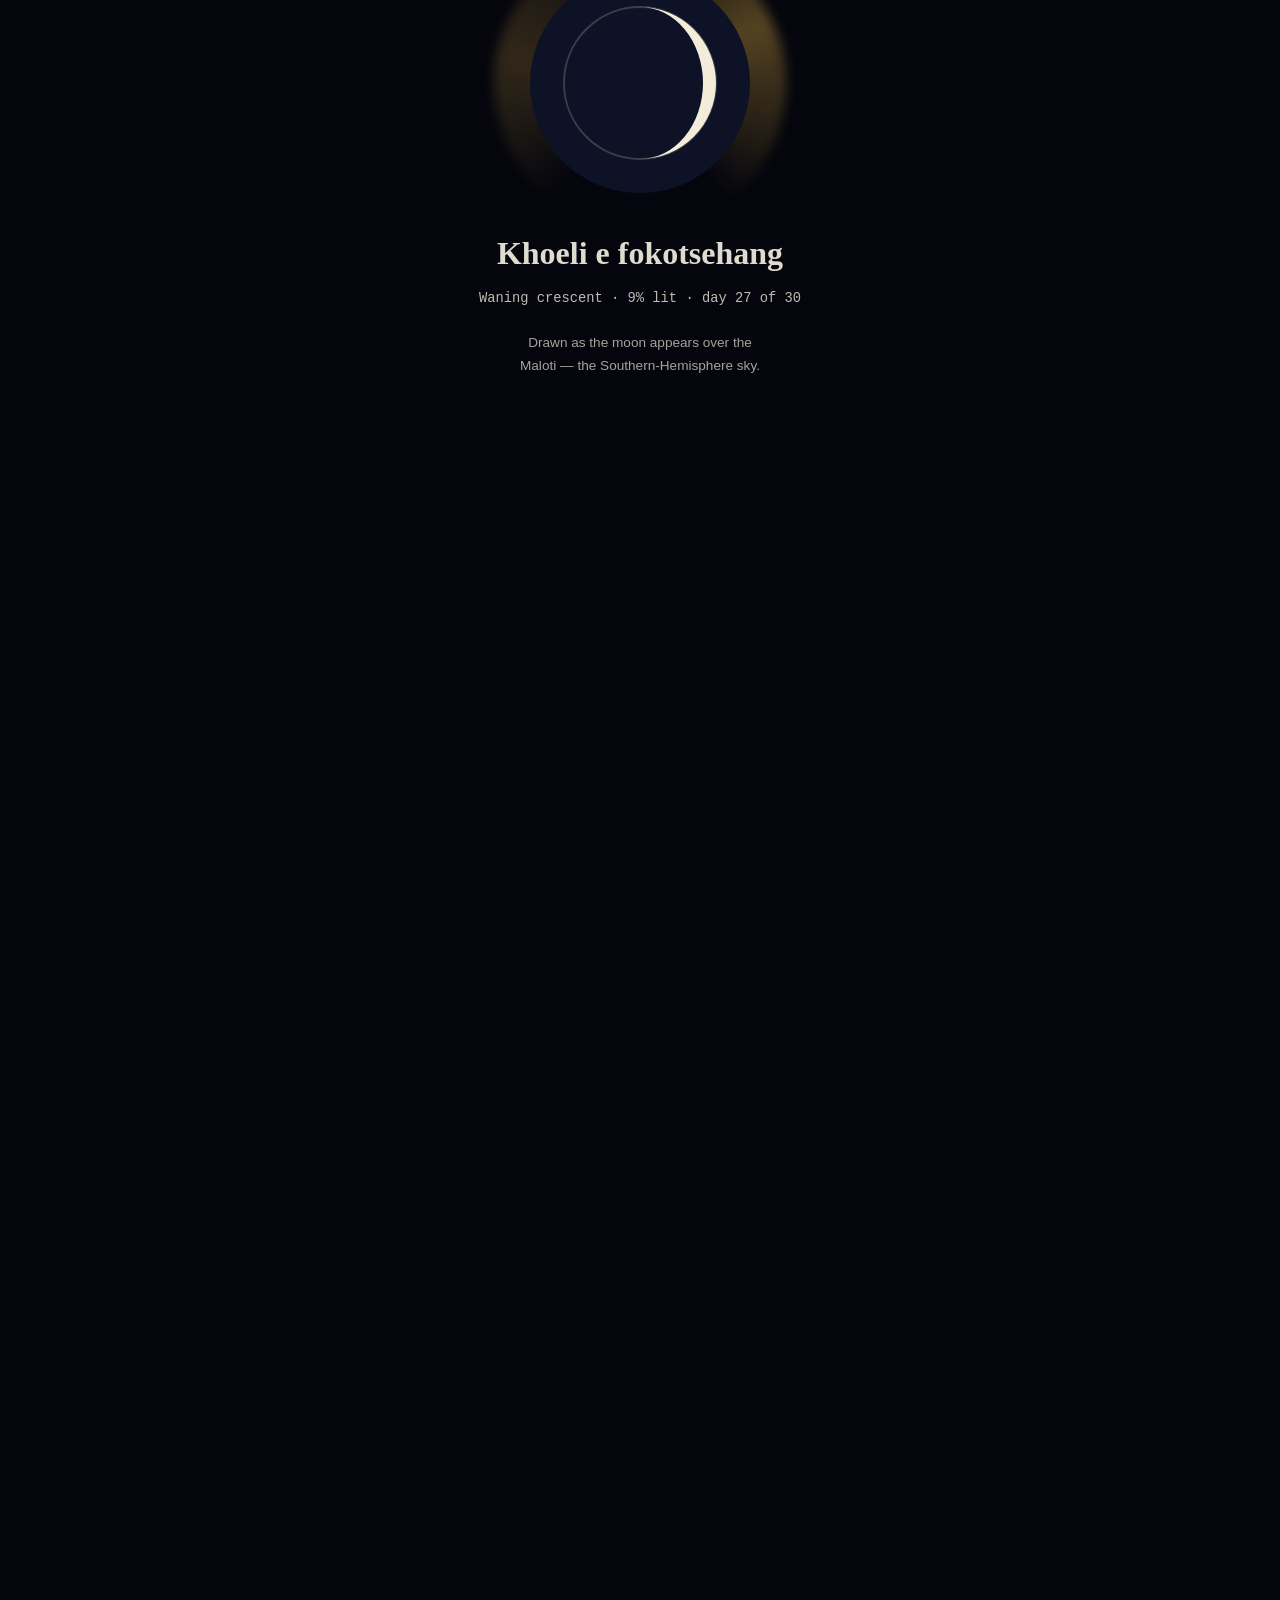
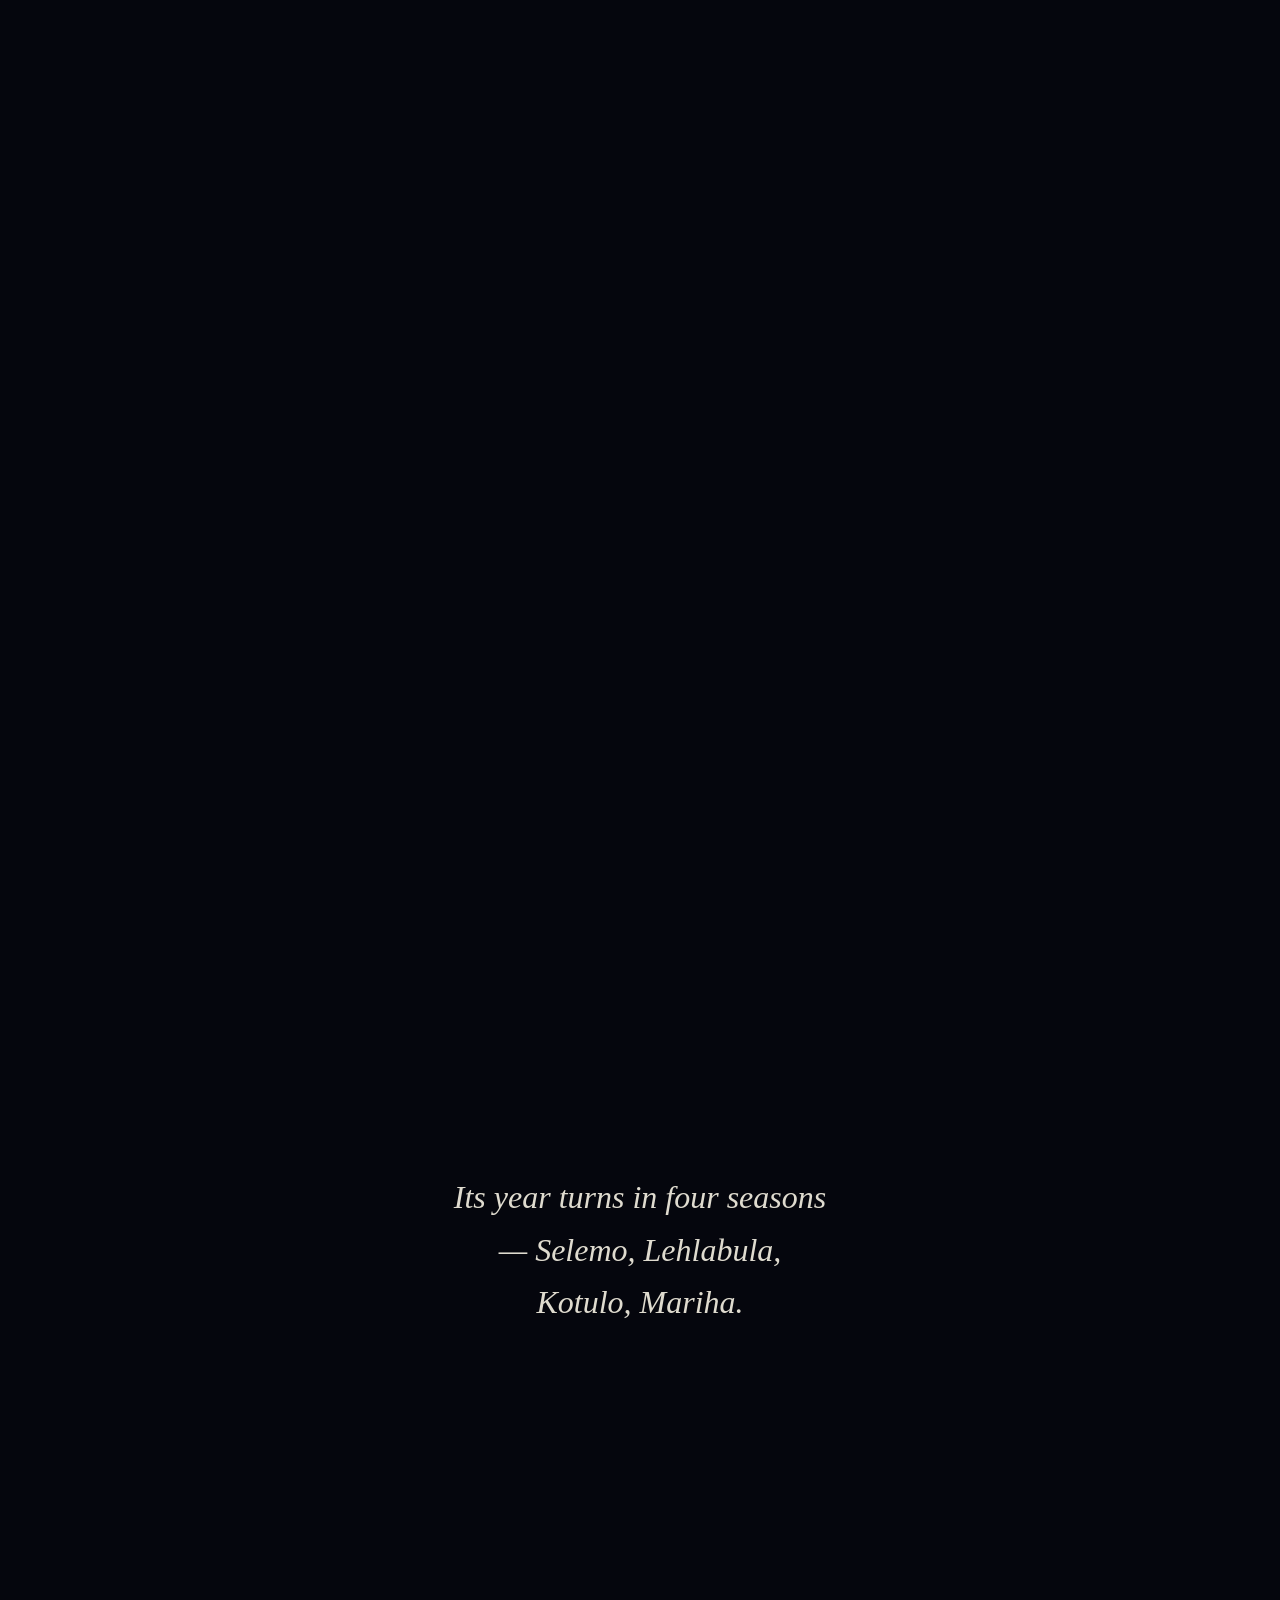
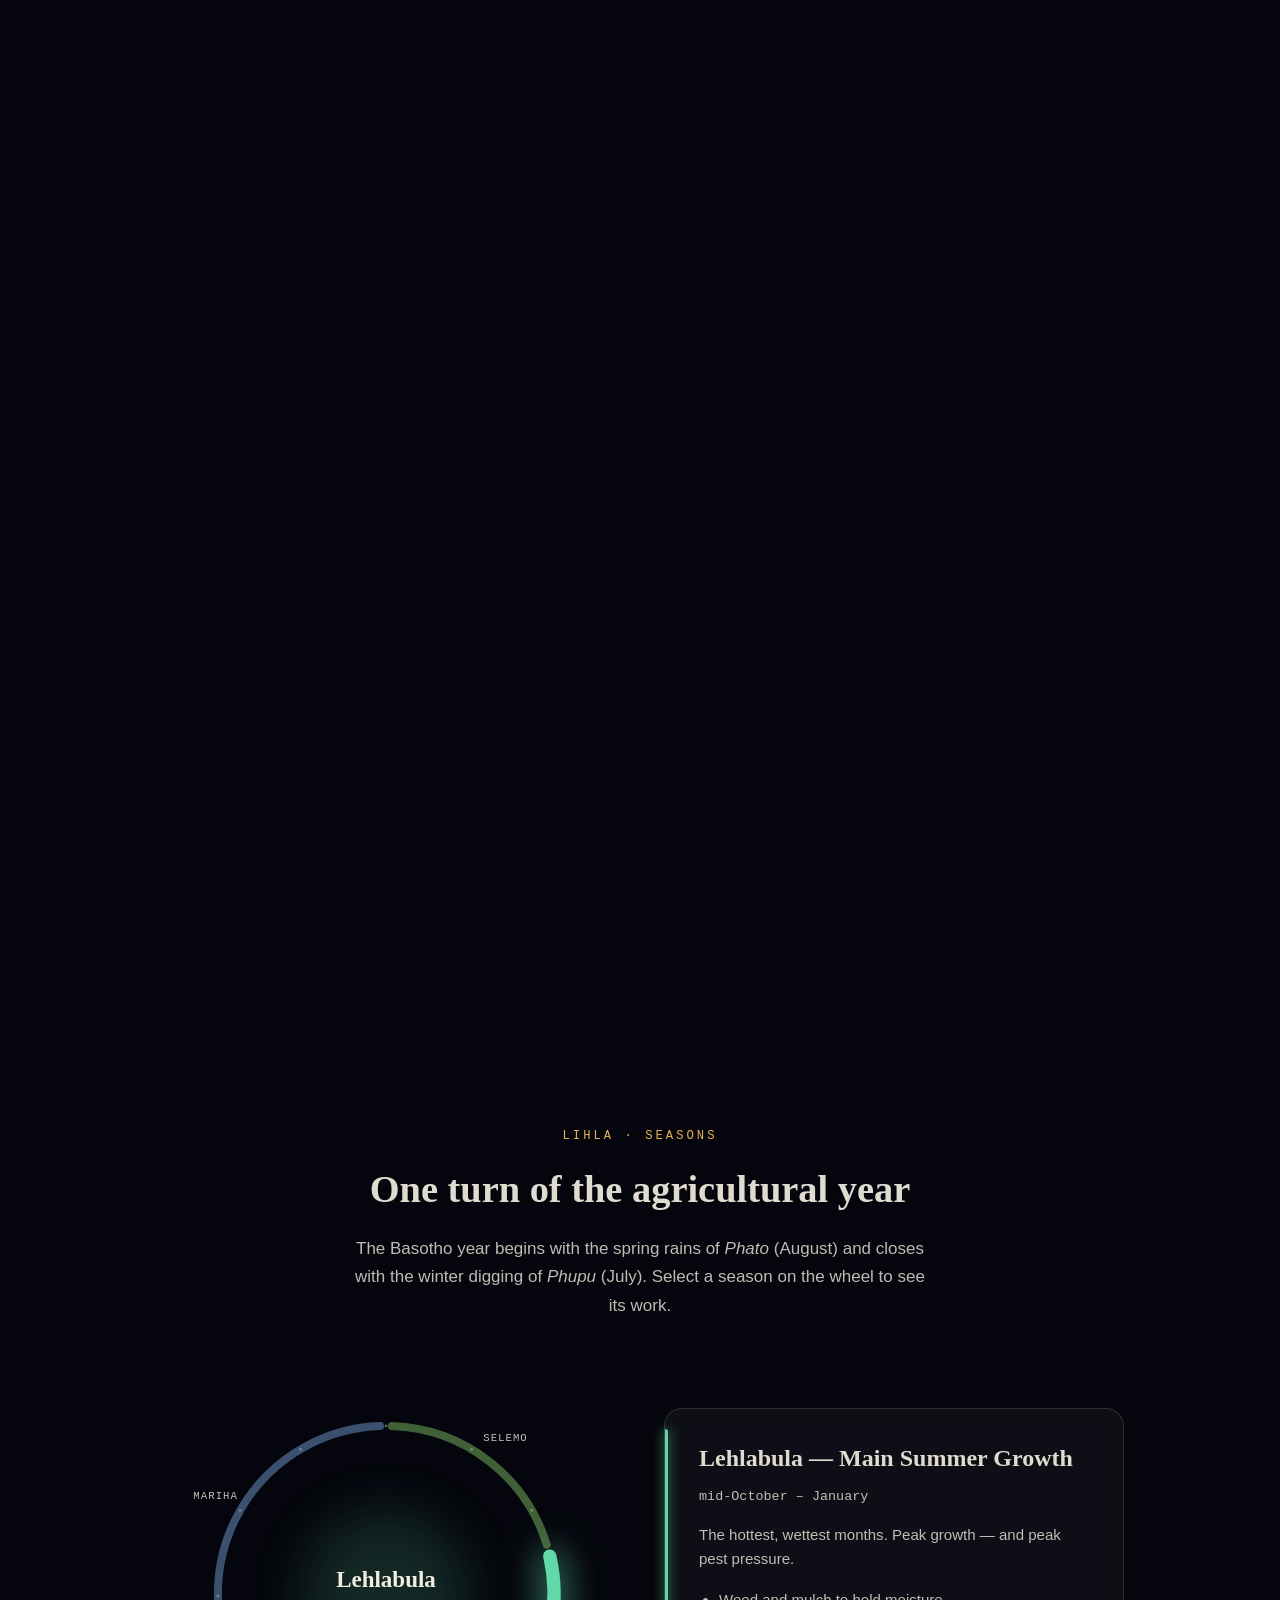
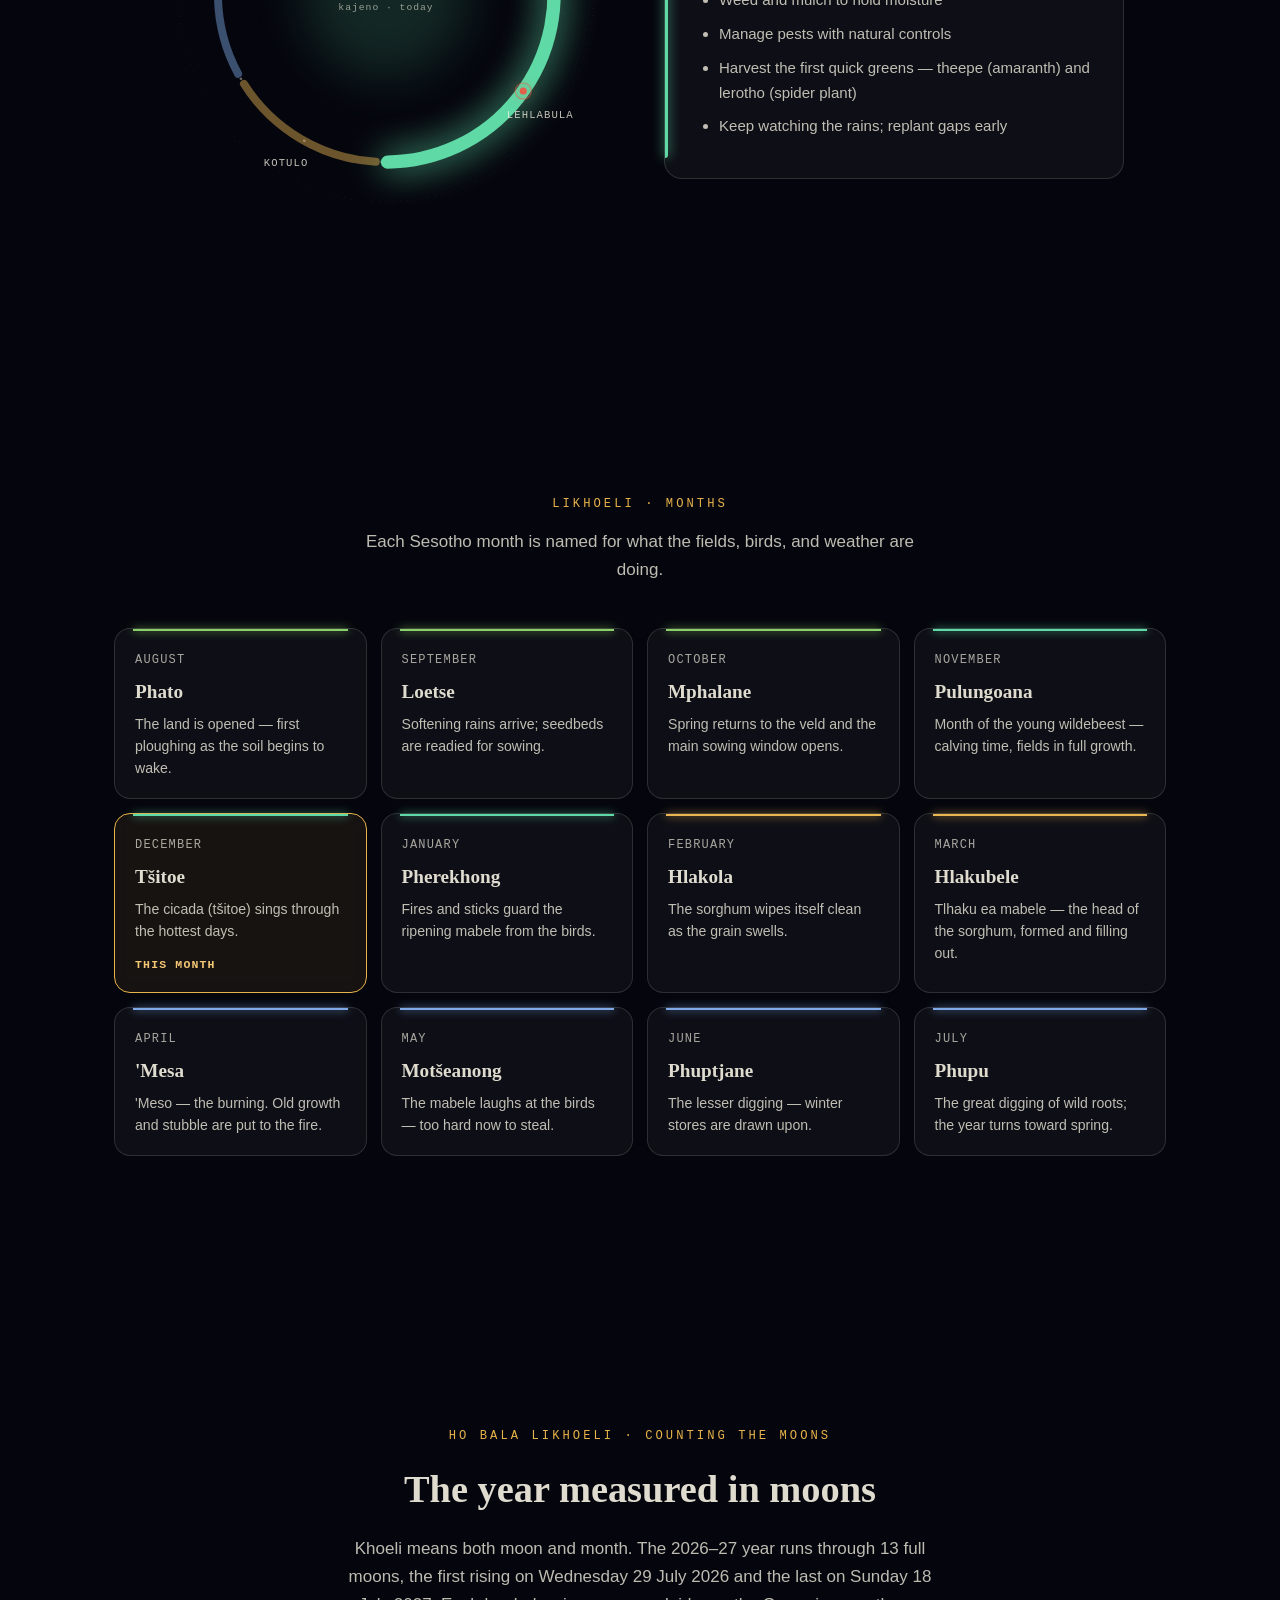
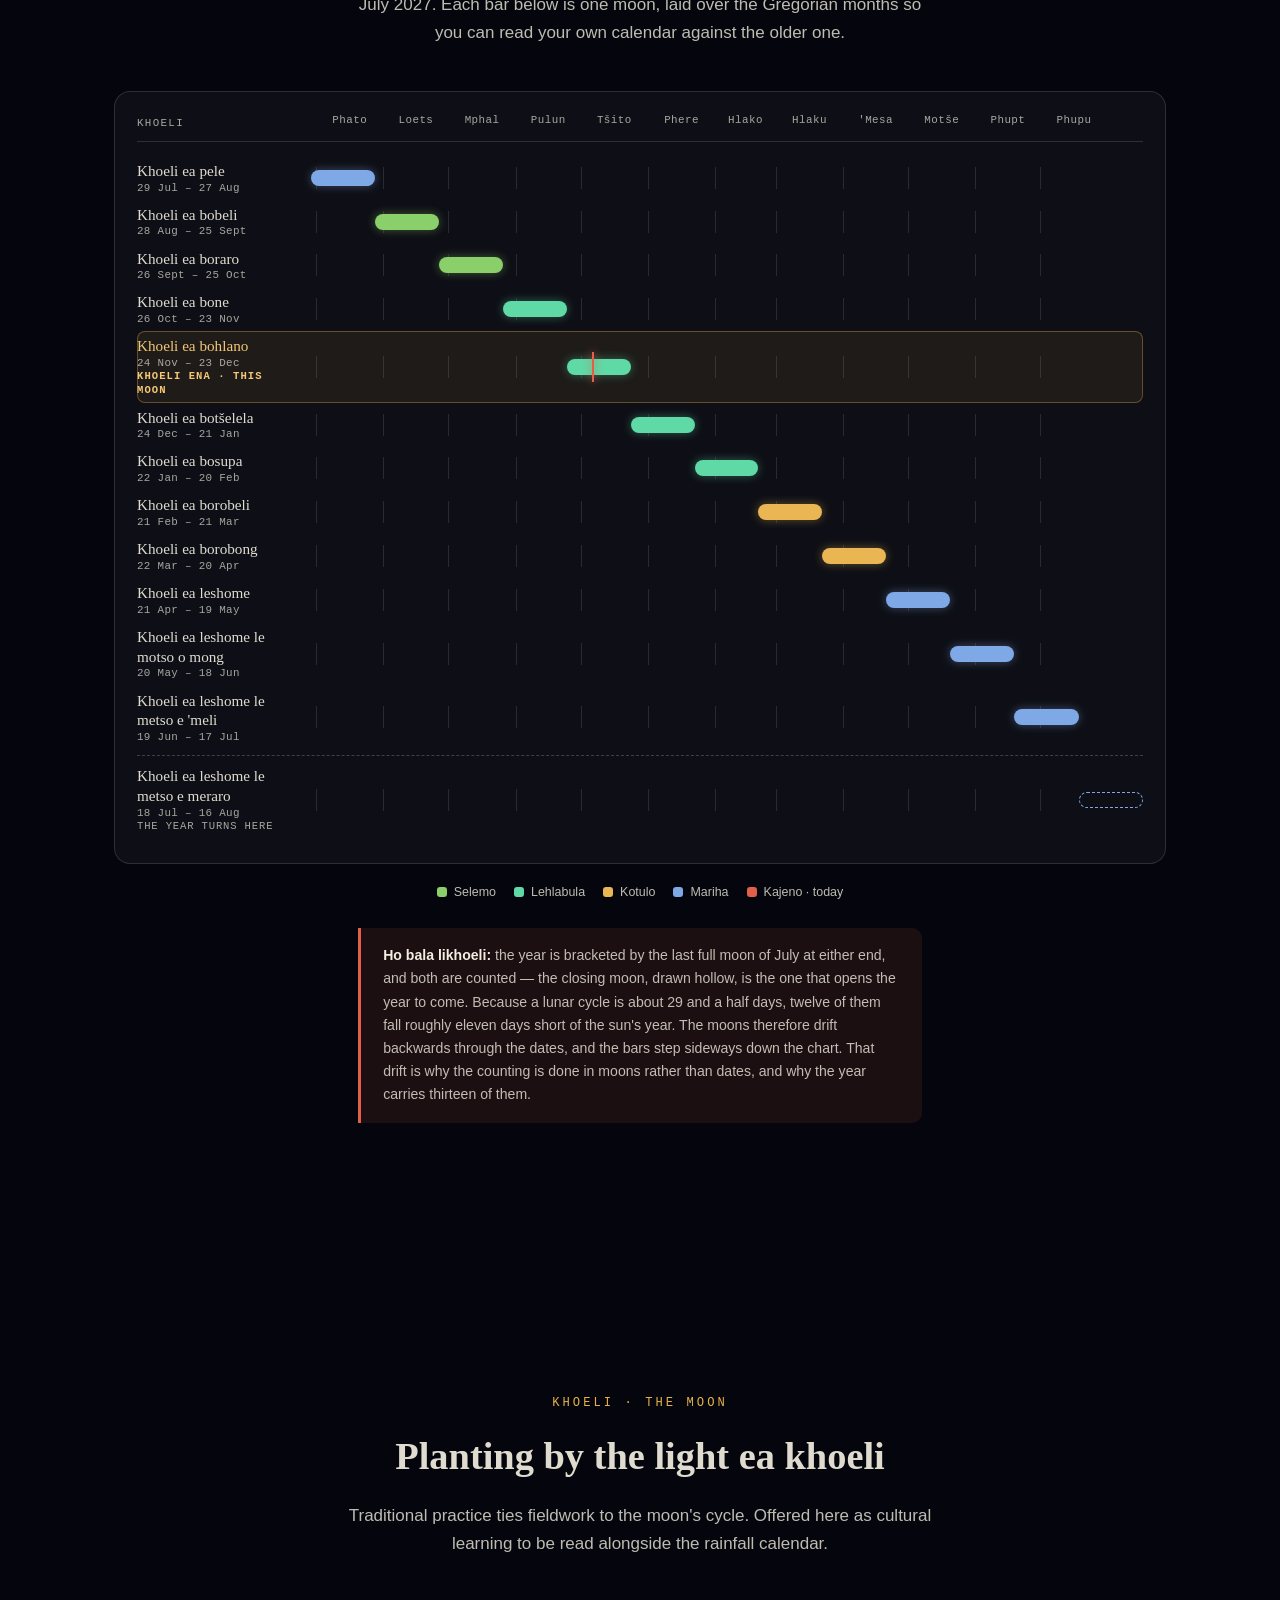
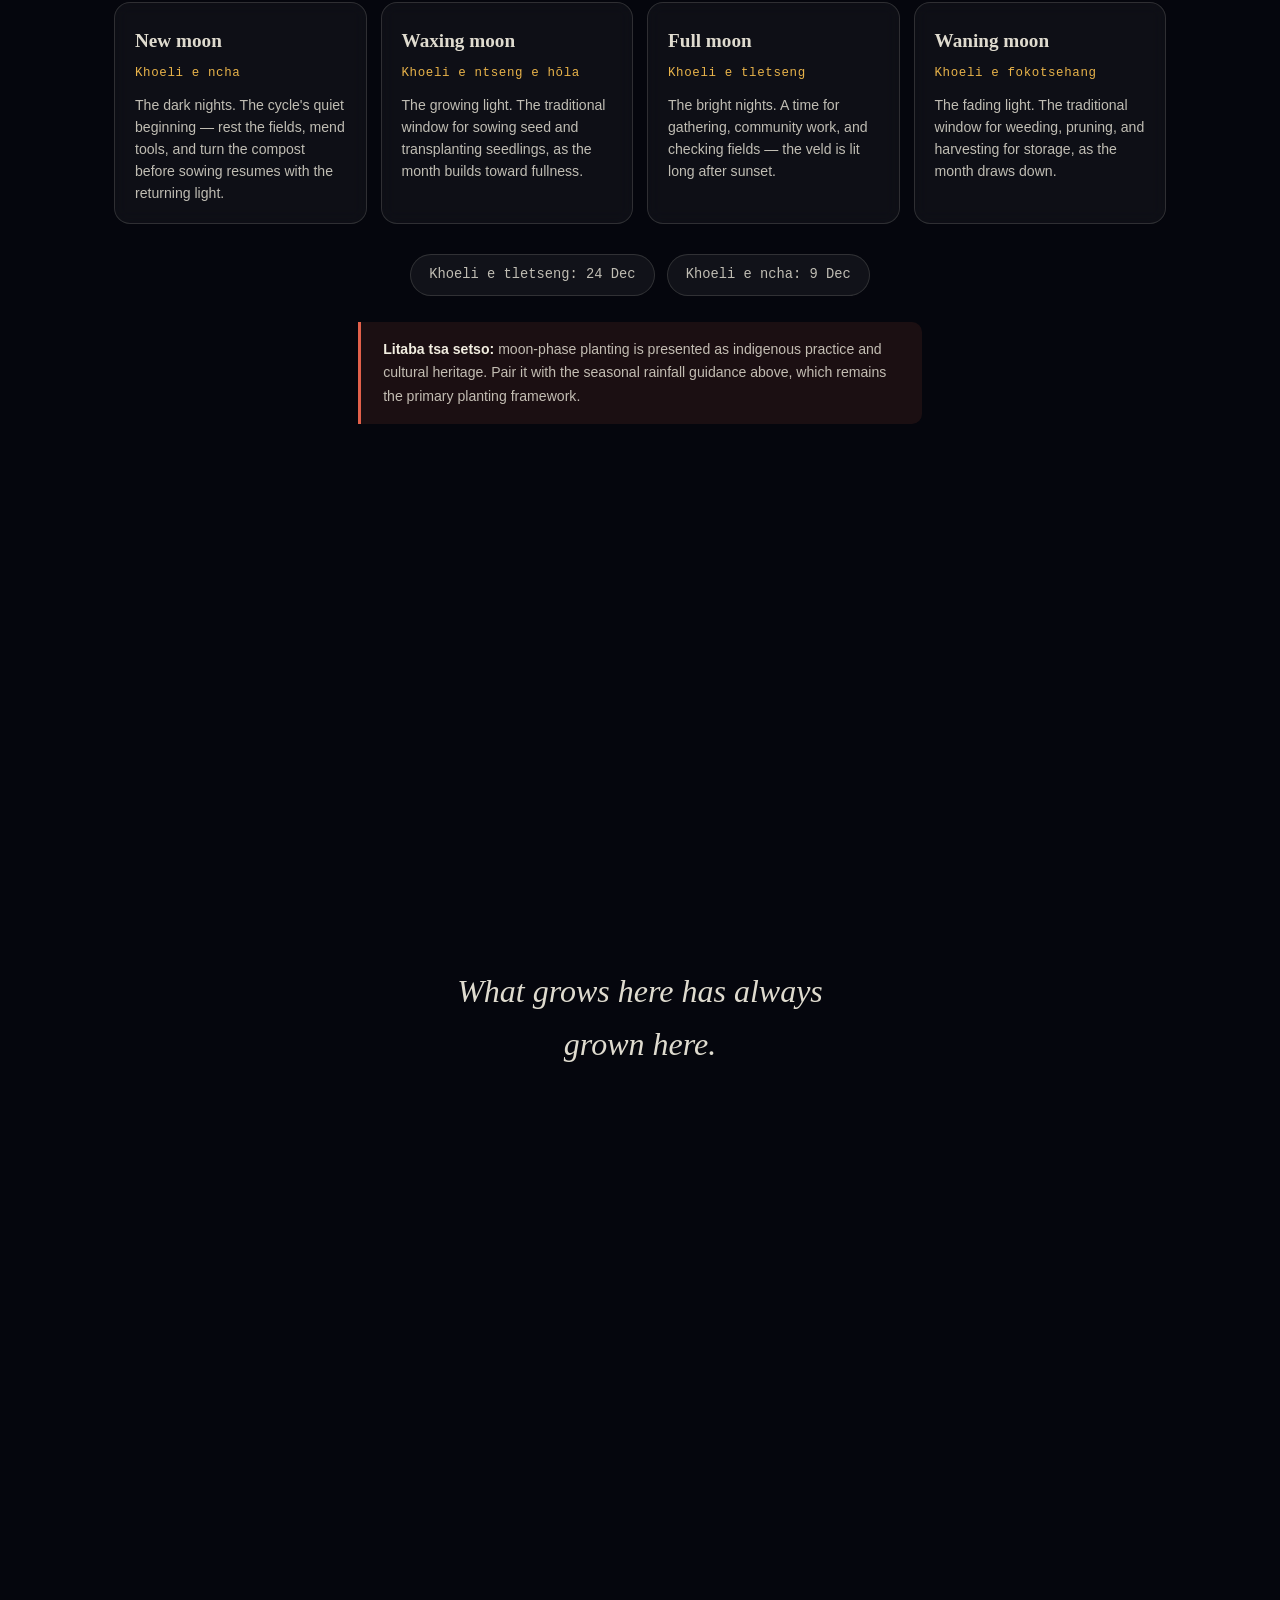
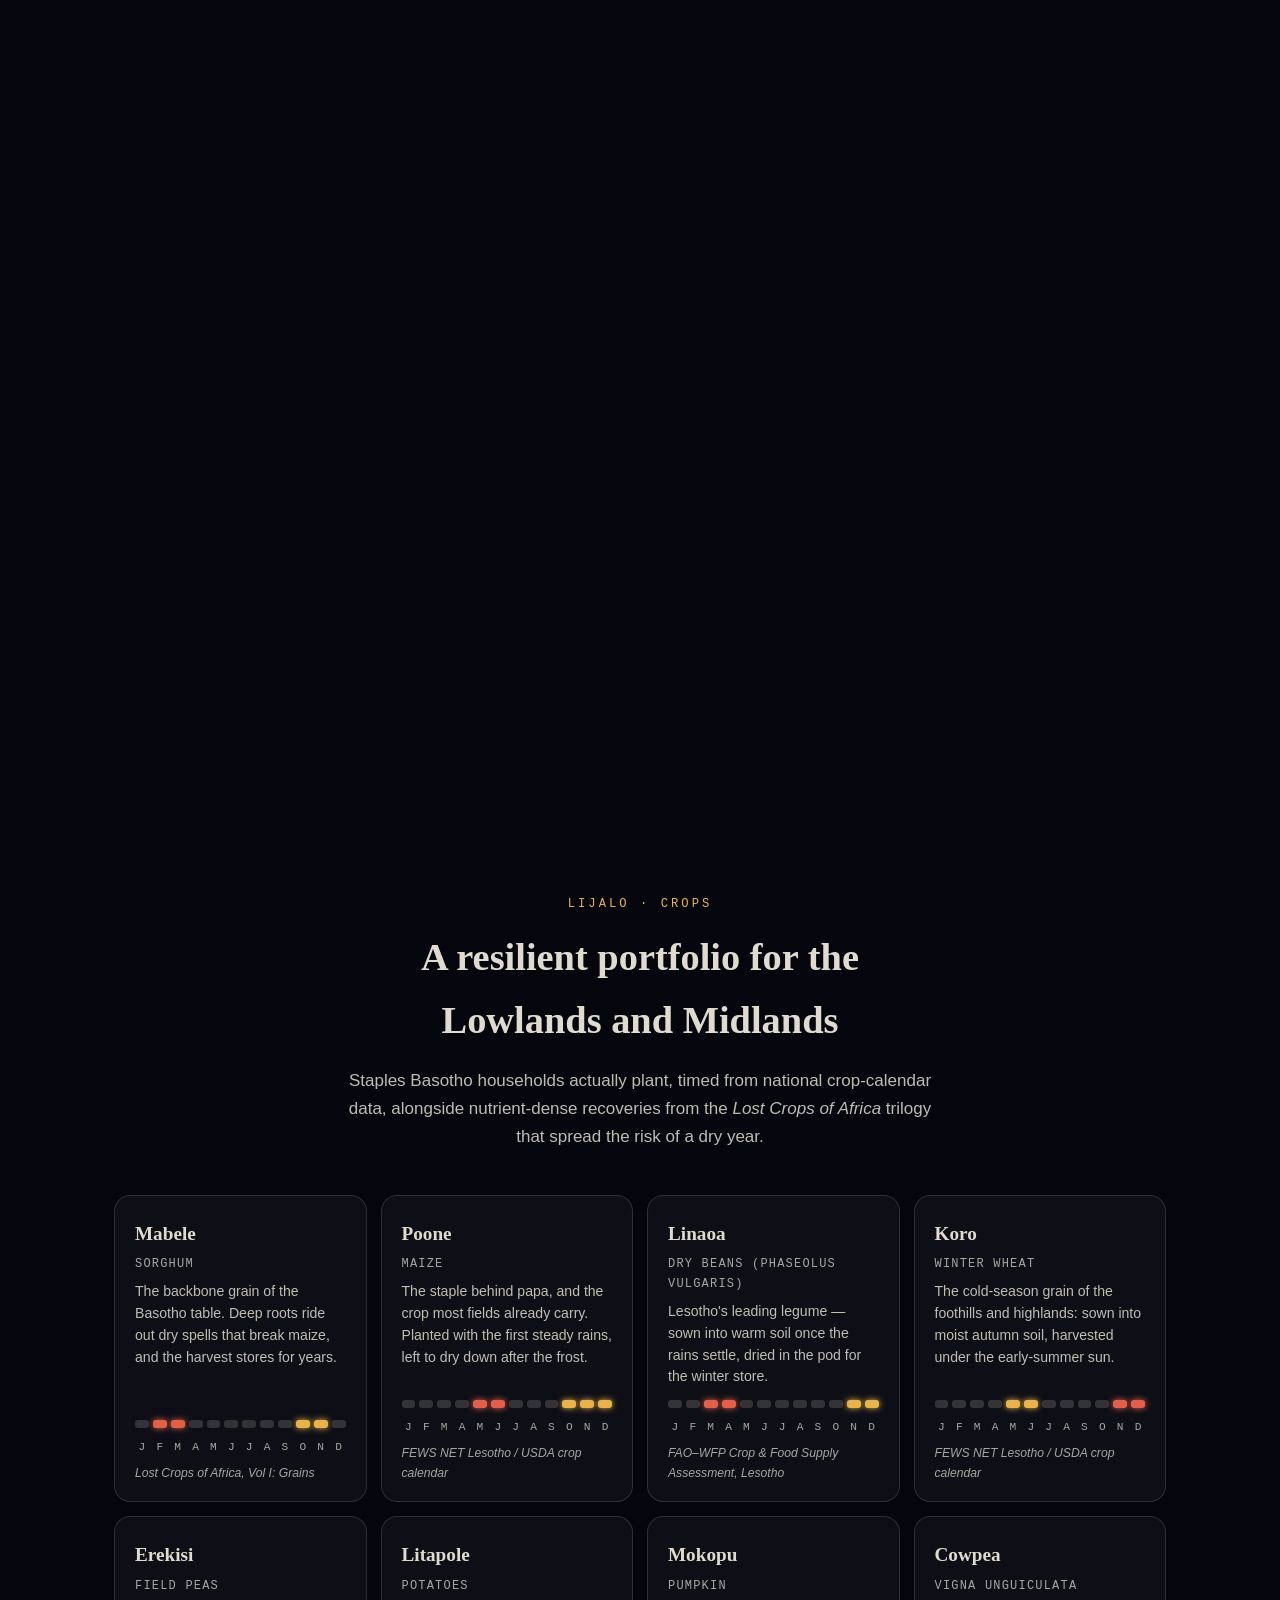
==== commit 5d3ac998: "Connect the site to the deployed server, and stop a warning killing setup The deploy had already suc" ====
--- a/index.html
+++ b/index.html
@@ -1138,7 +1138,9 @@
    passes, so the form works before you have an account.
    ============================================================ */
 window.ALEMANAKA_FEEDBACK = {
-  apiUrl:      "https://alemanaka-feedback.YOUR-SUBDOMAIN.workers.dev",
+  apiUrl: "https://alemanaka-feedback.misspurple-freelance.workers.dev",
+  // Cloudflare's public test key: it always passes. Swap it for your own
+  // Turnstile SITE key (dashboard > Turnstile > Add site) before launch.
   turnstileKey: "1x00000000000000000000AA"
 };
 </script>
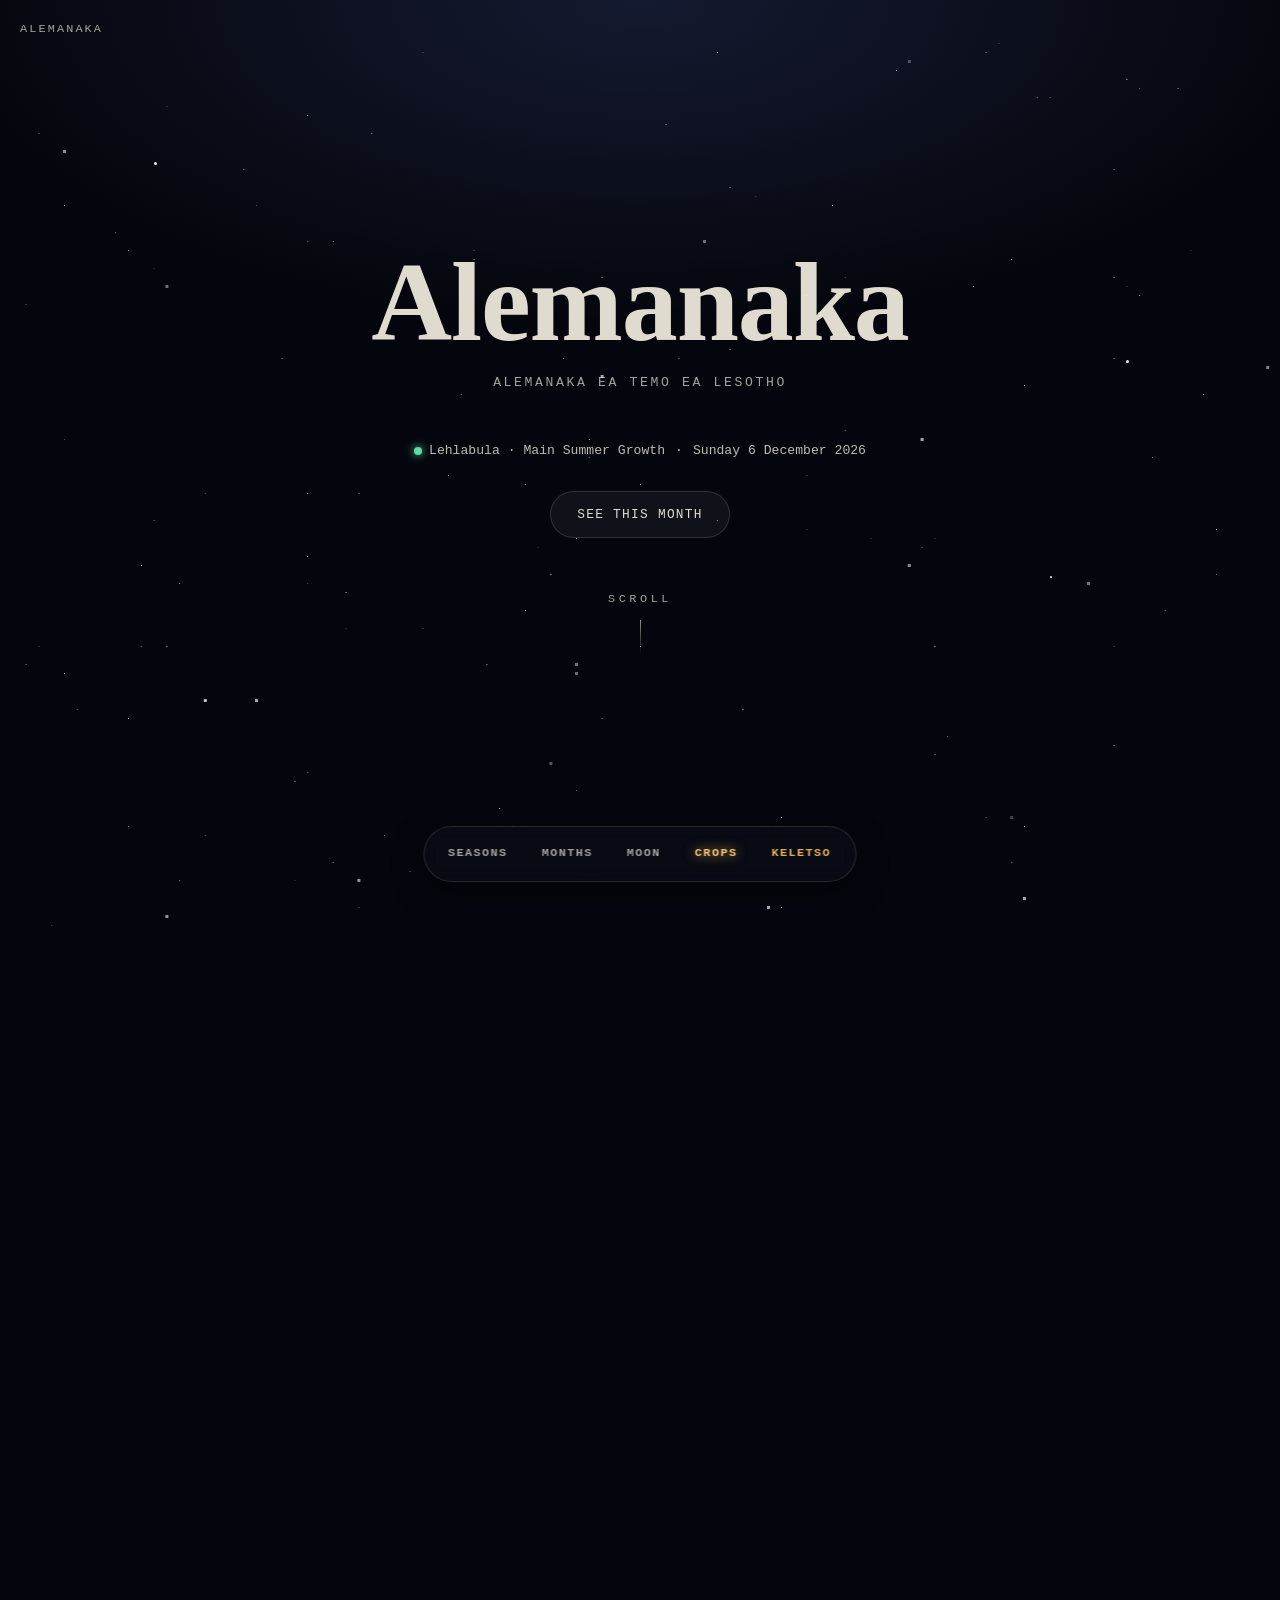
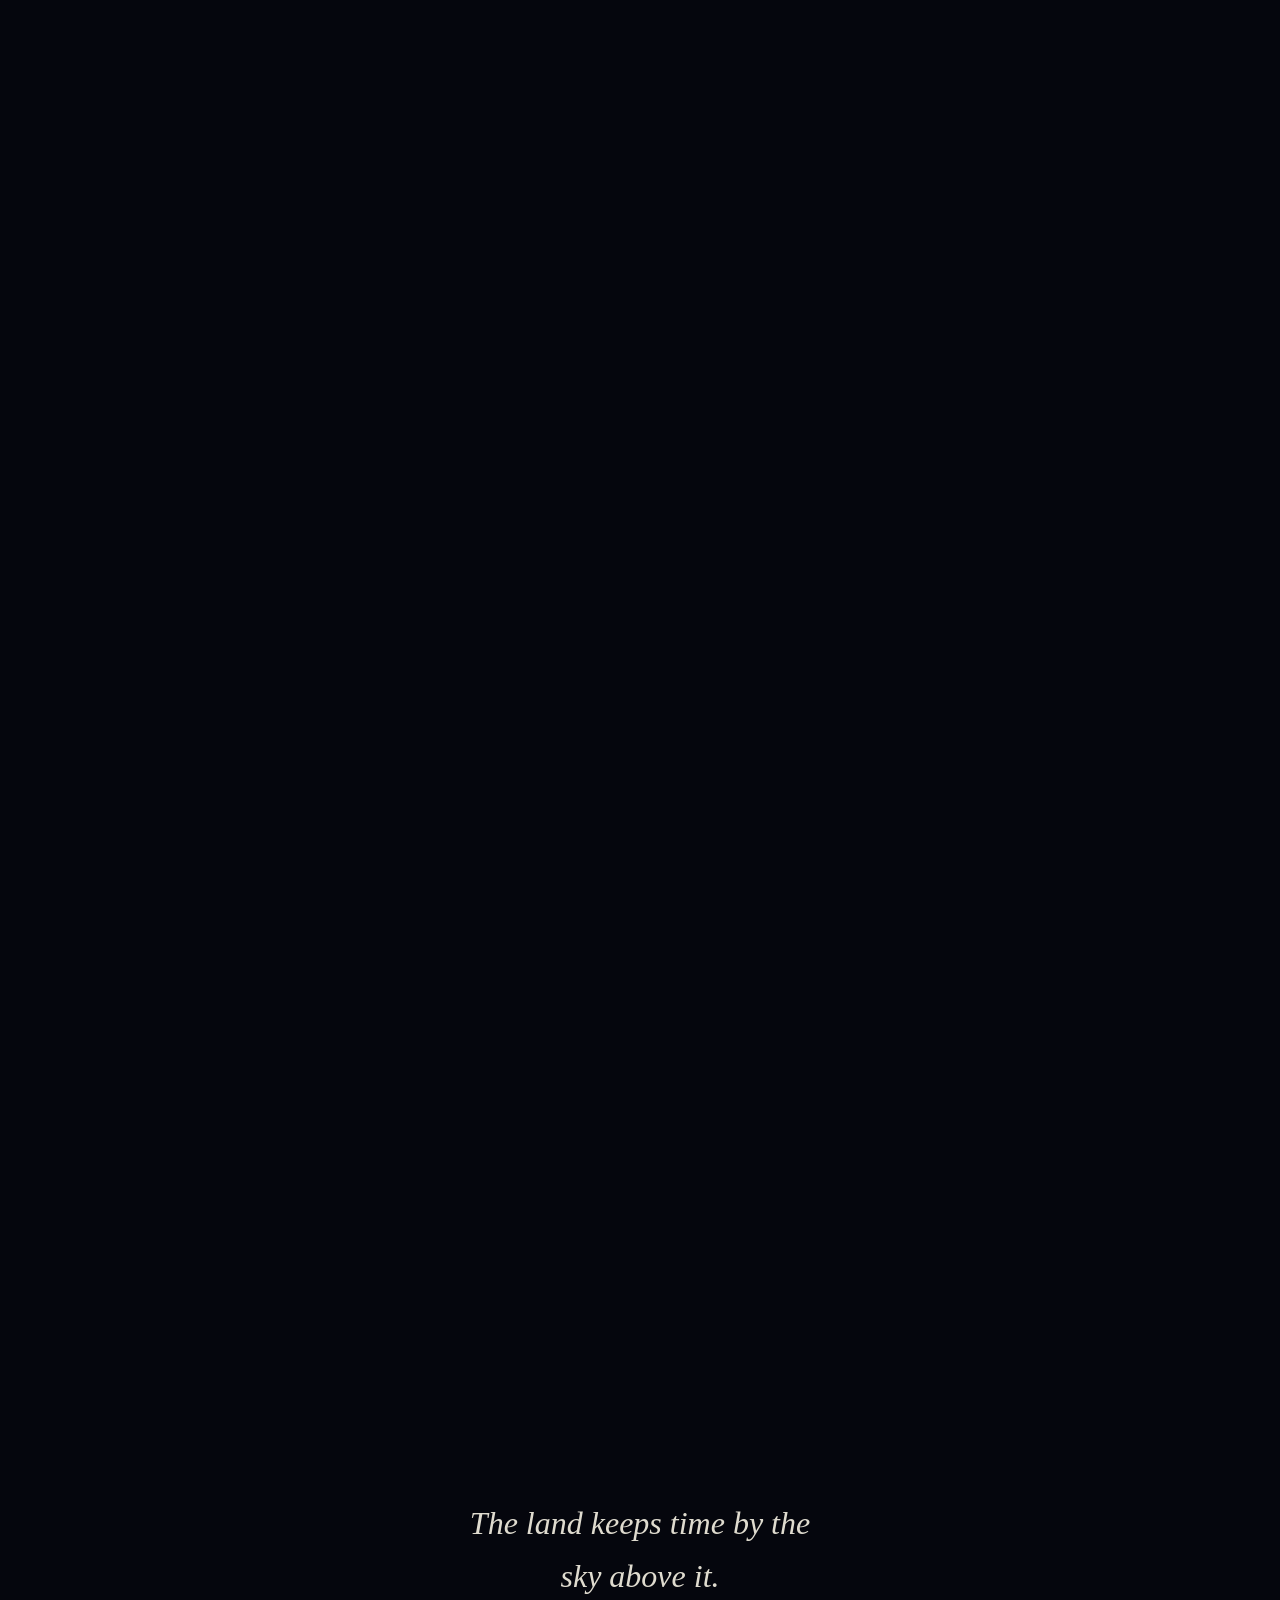
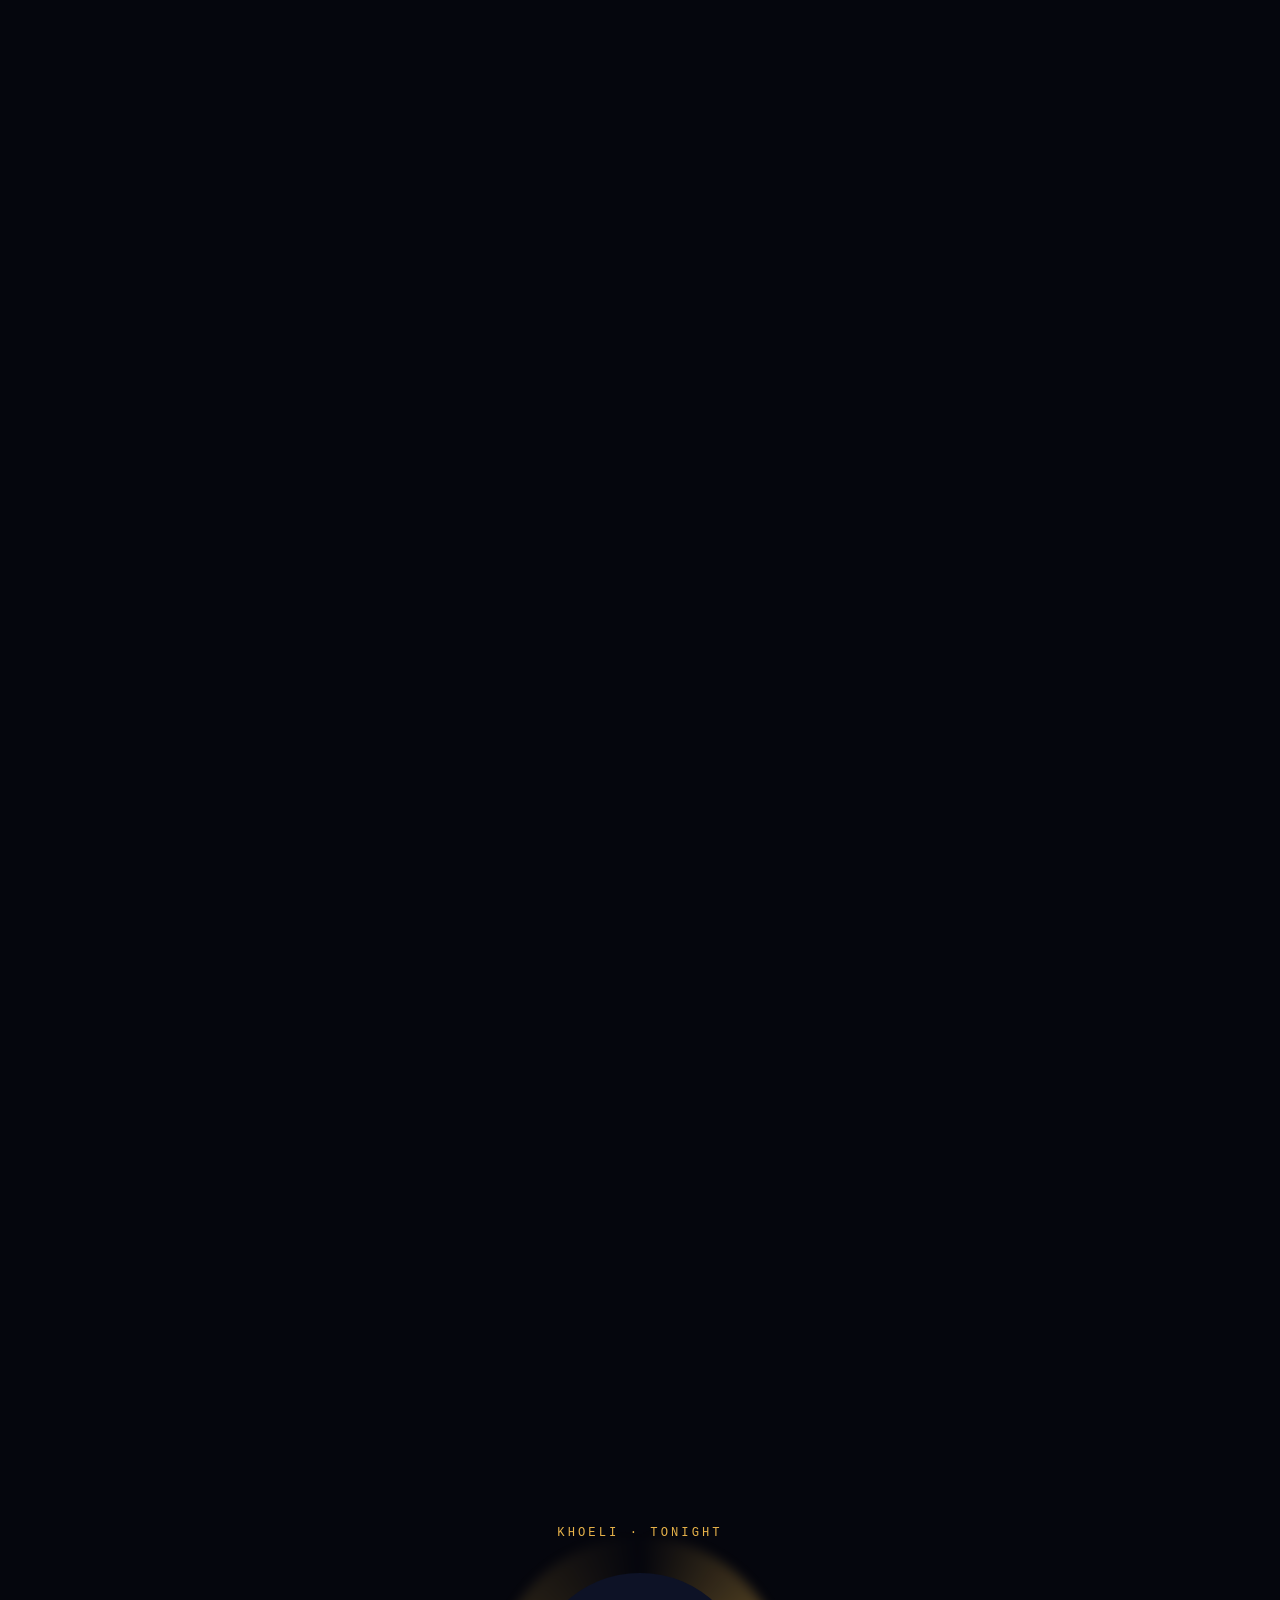
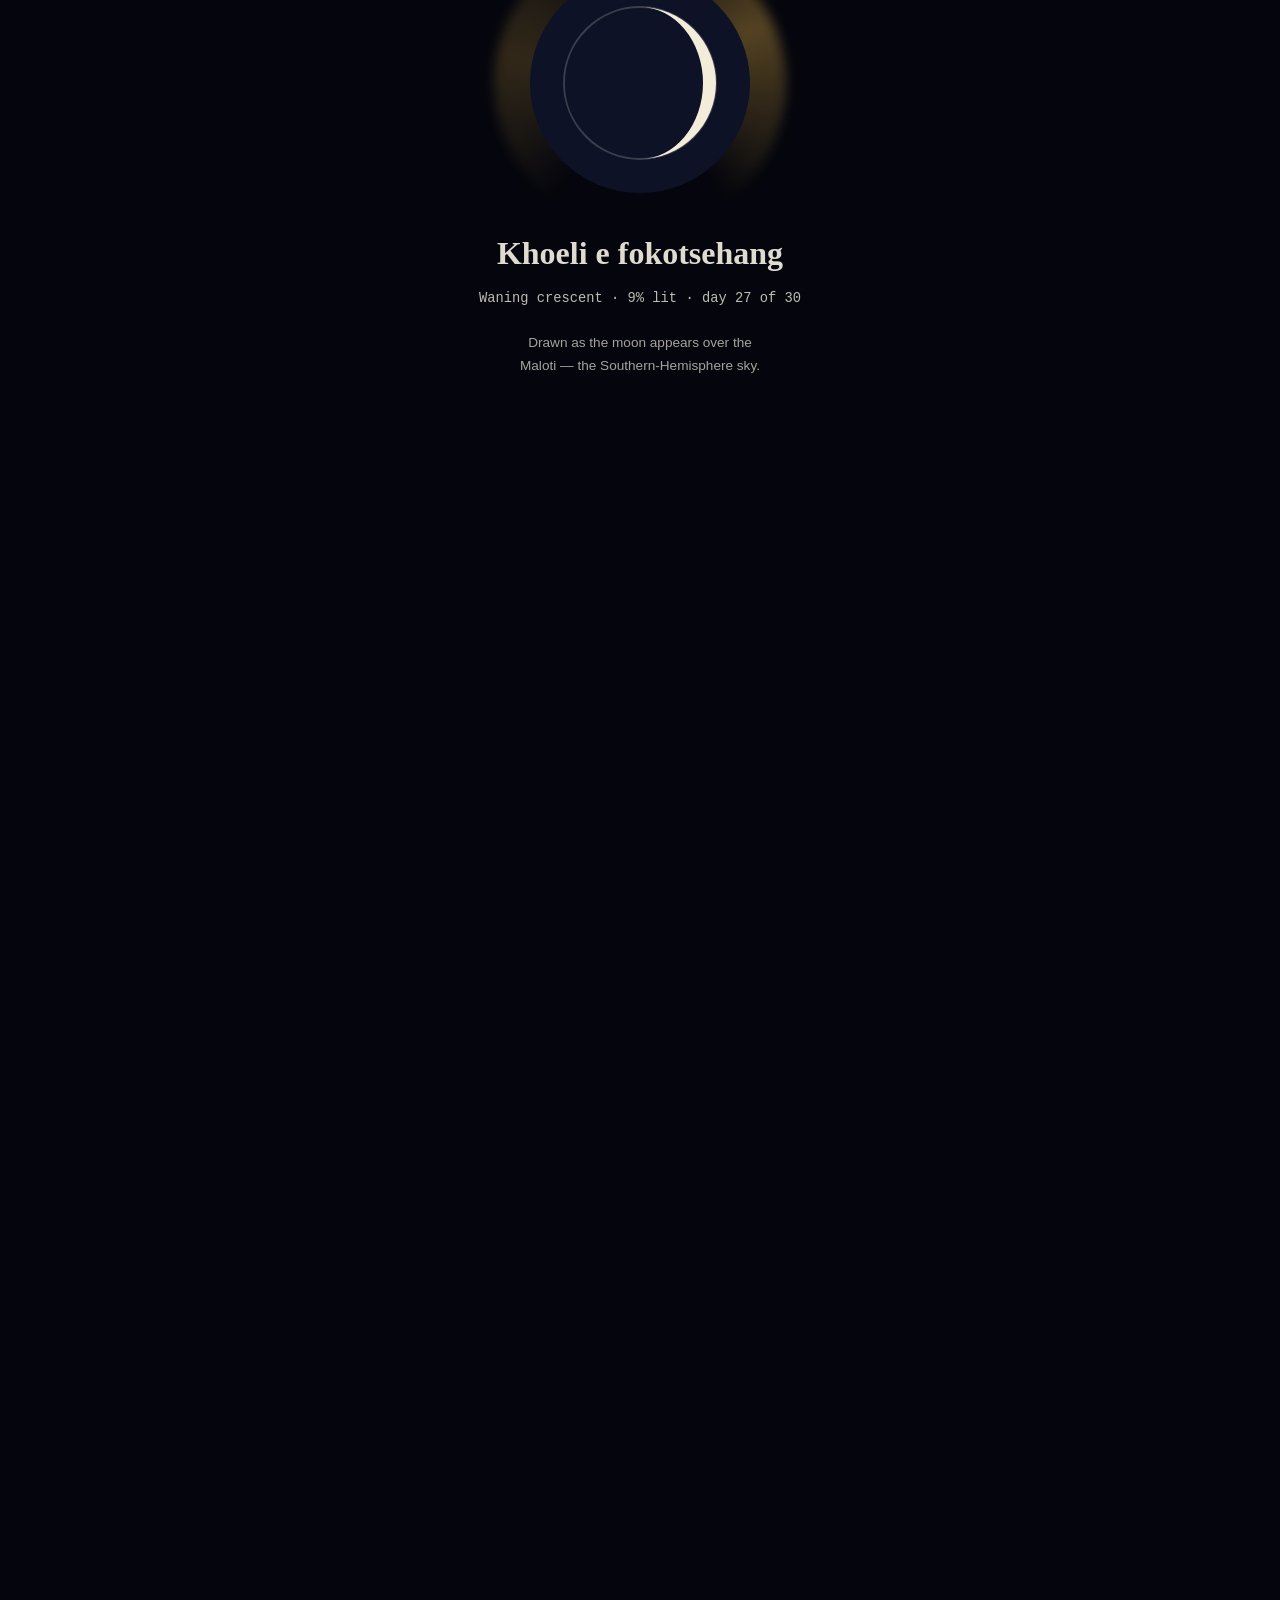
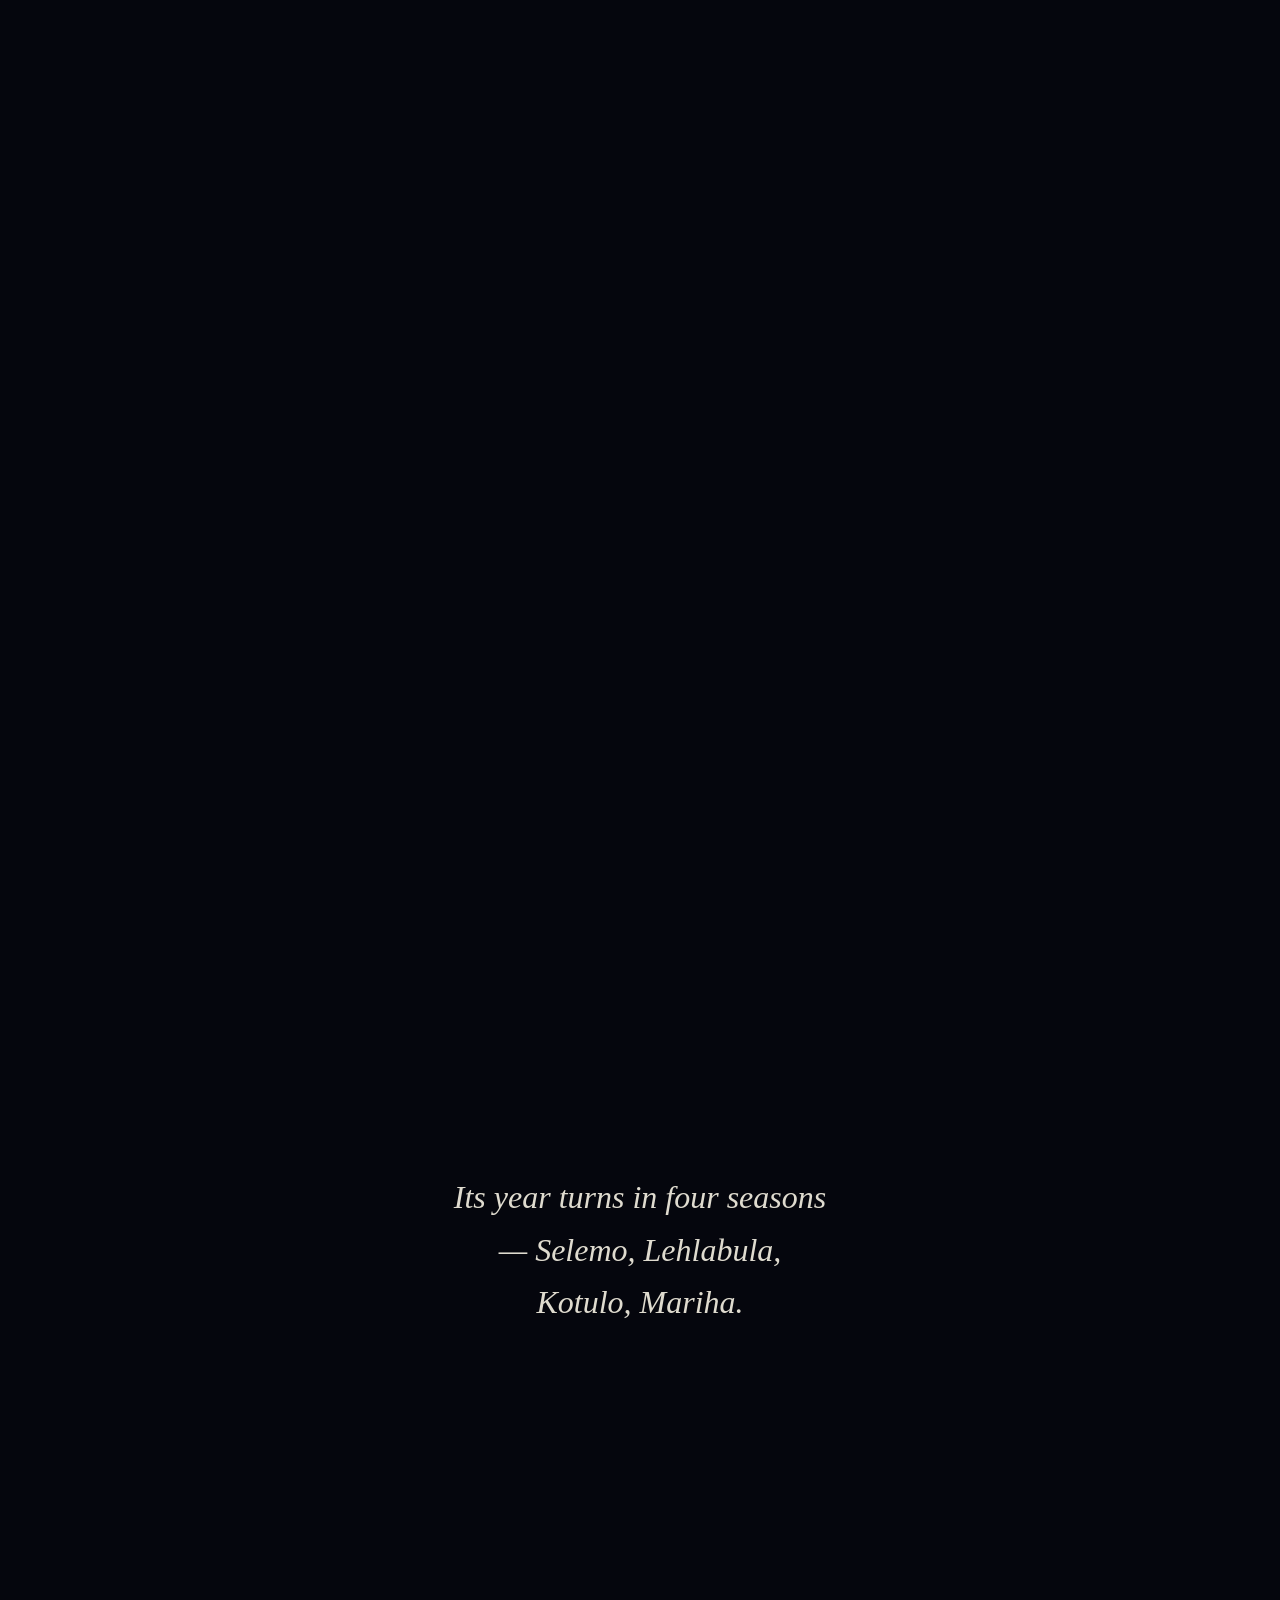
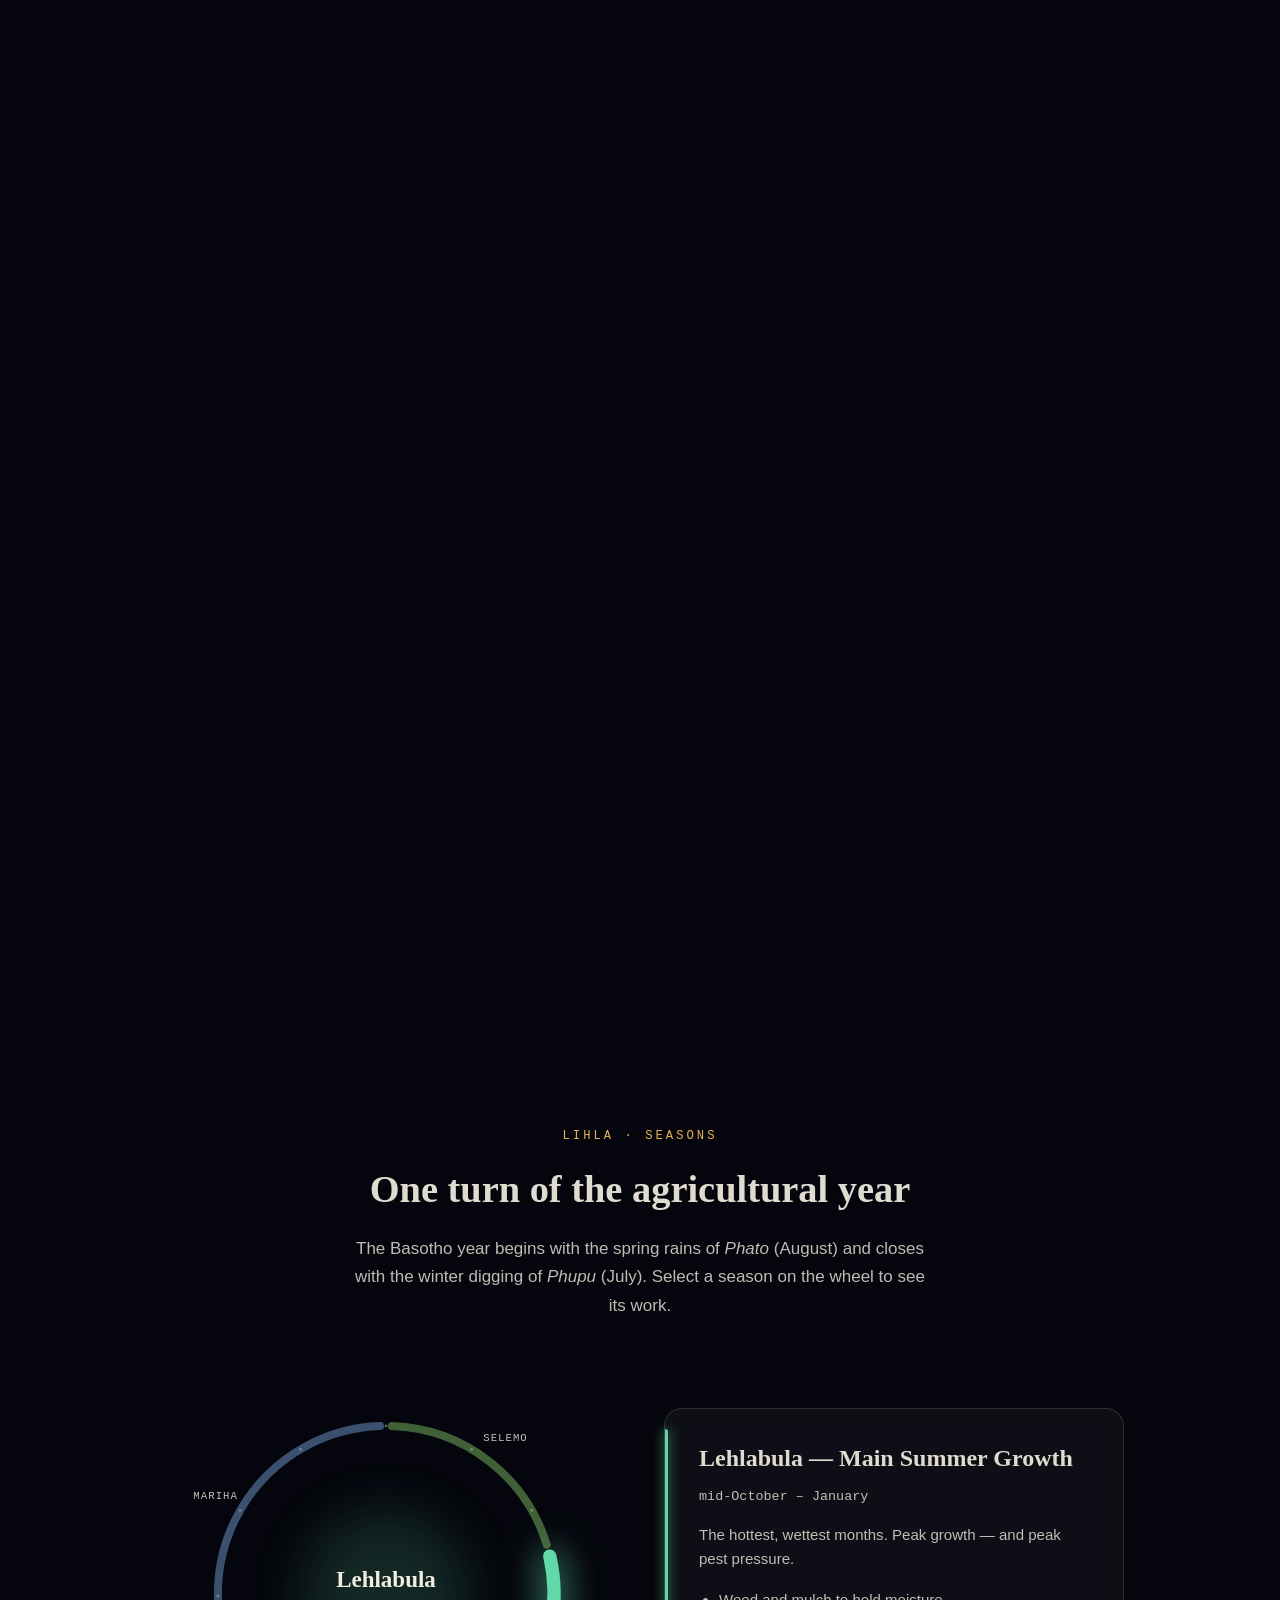
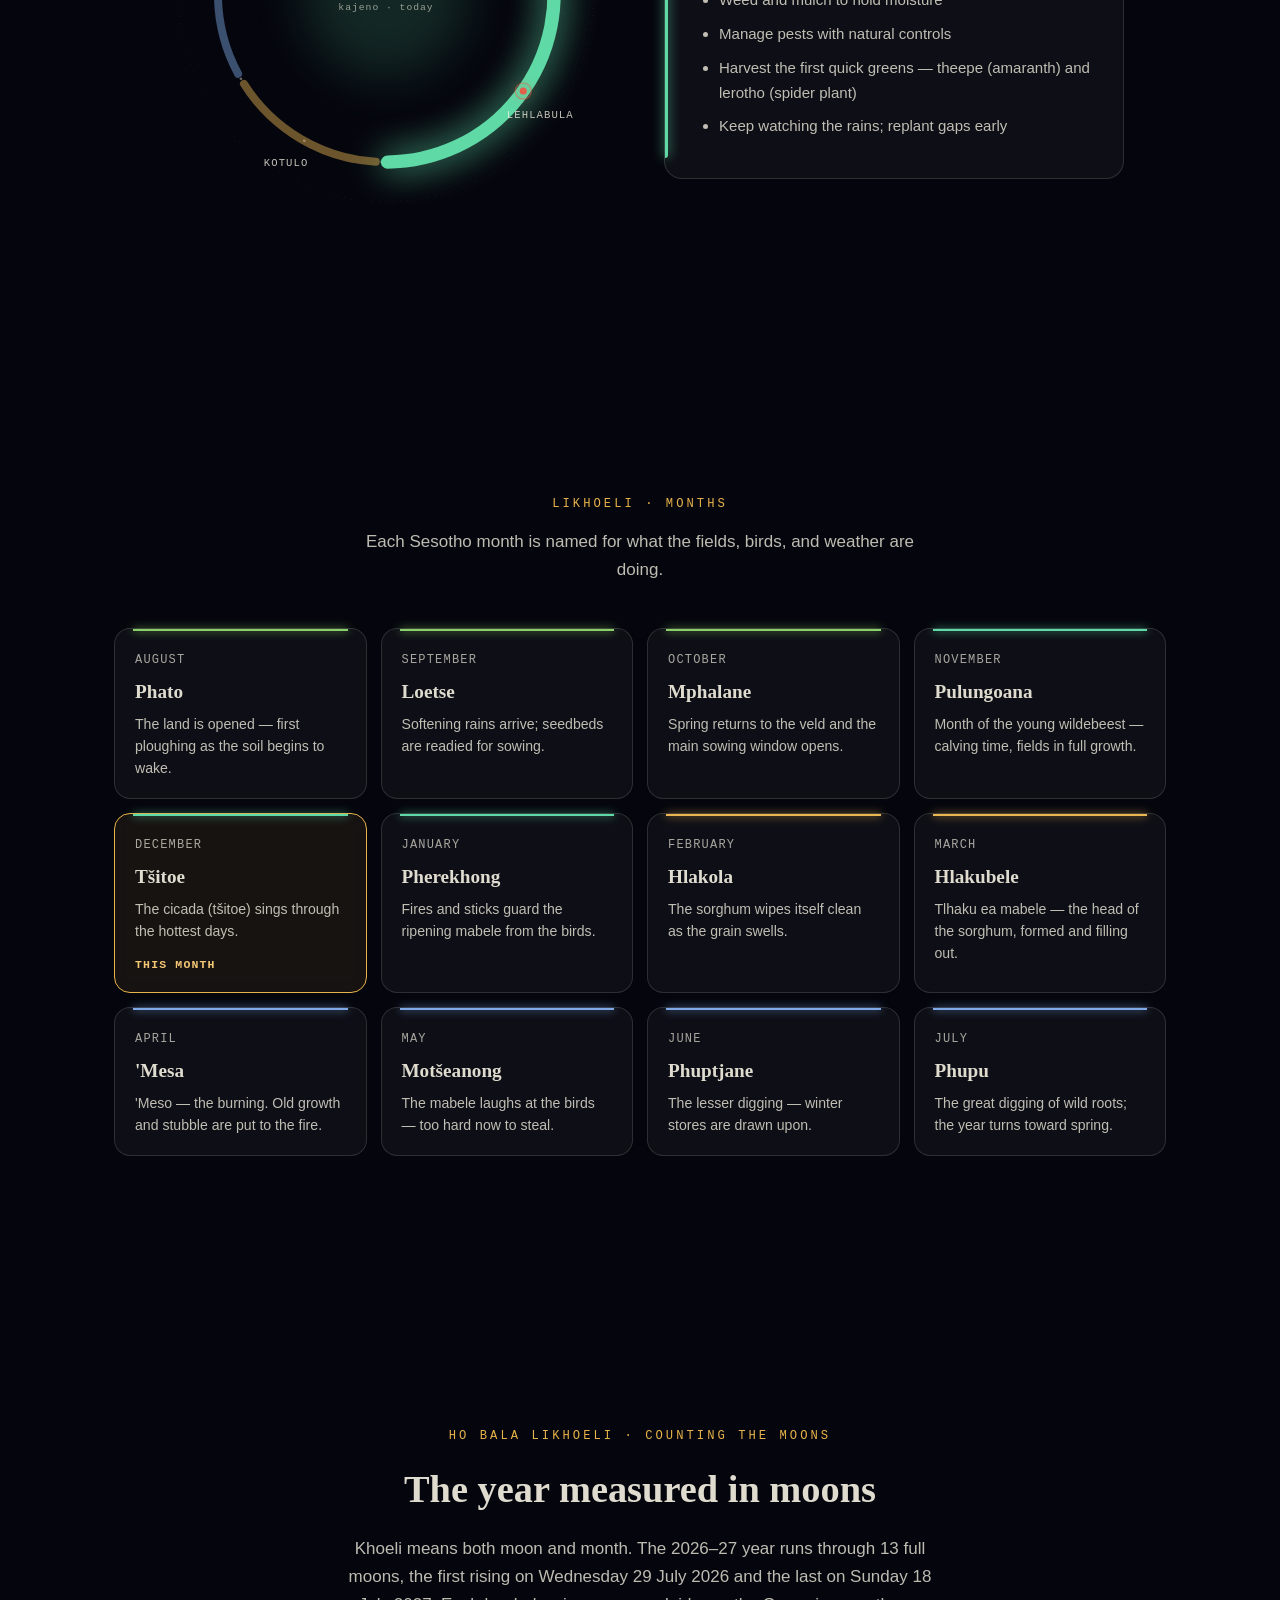
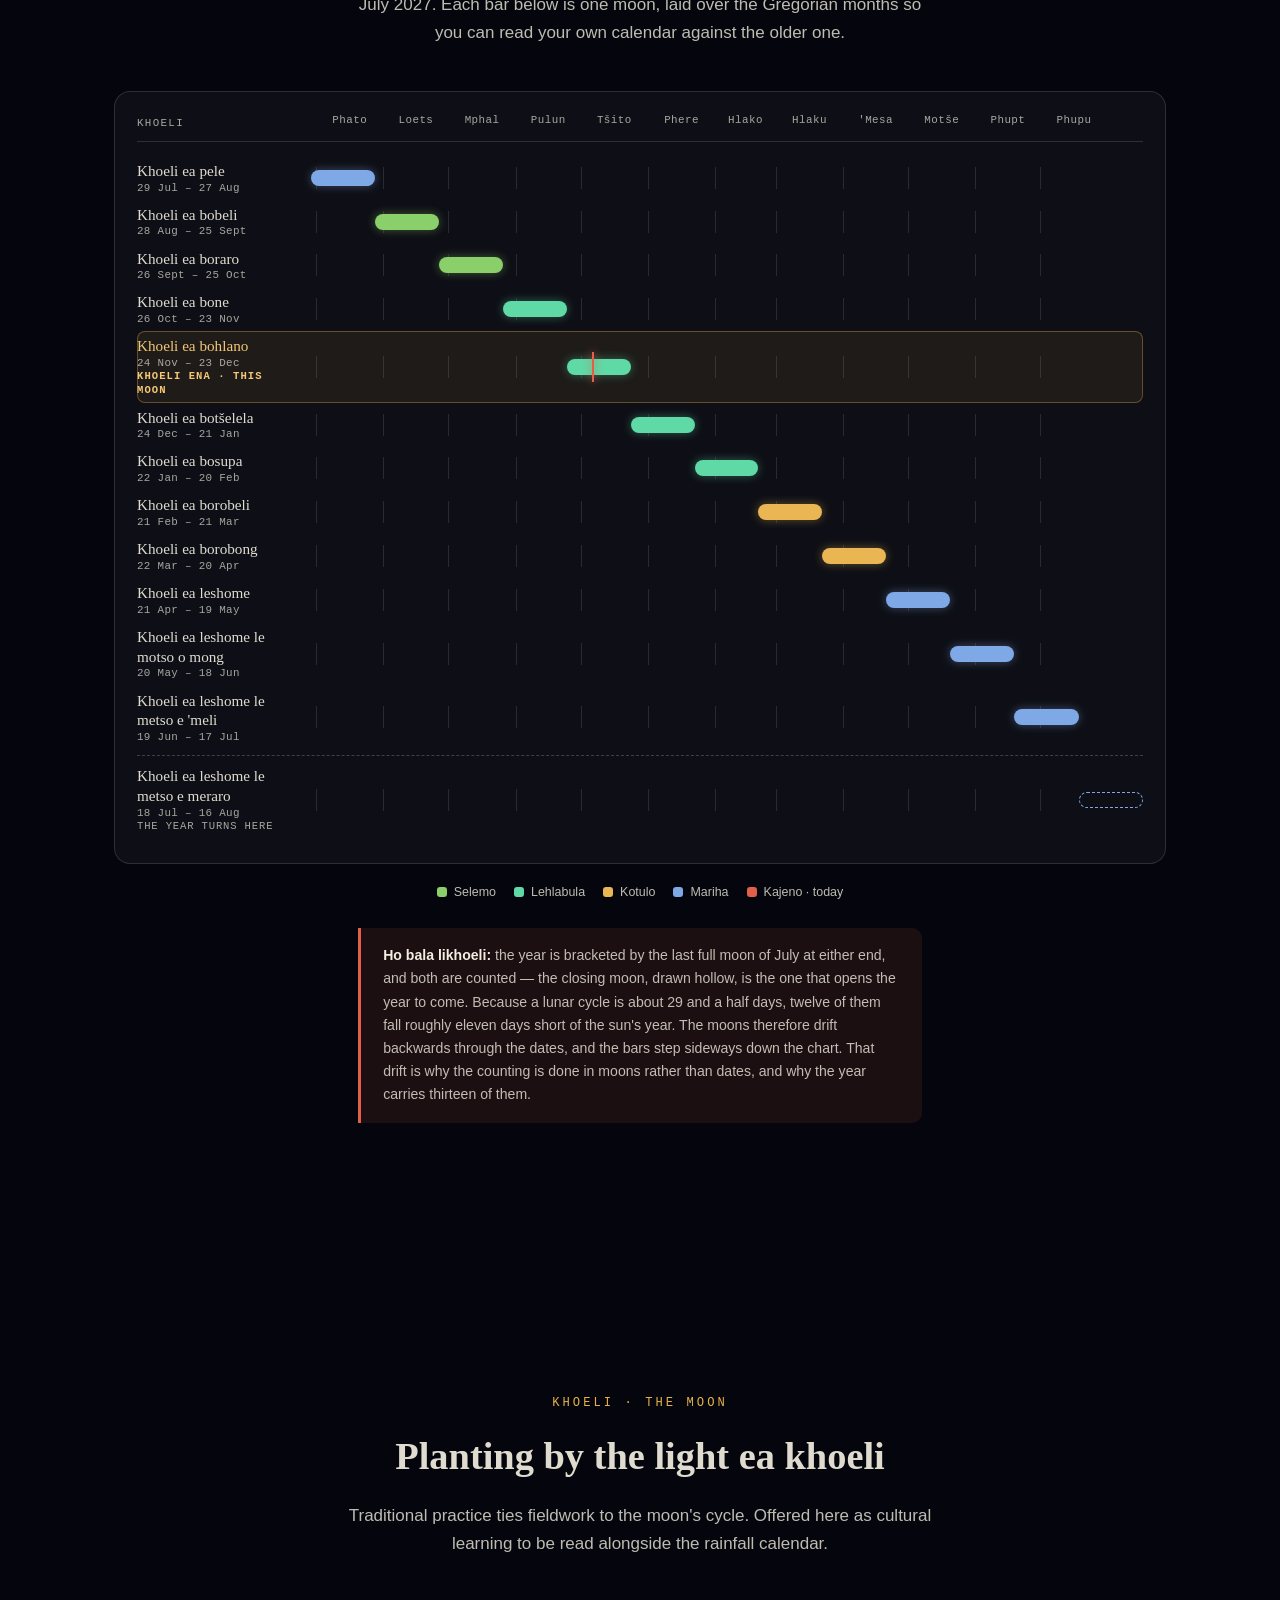
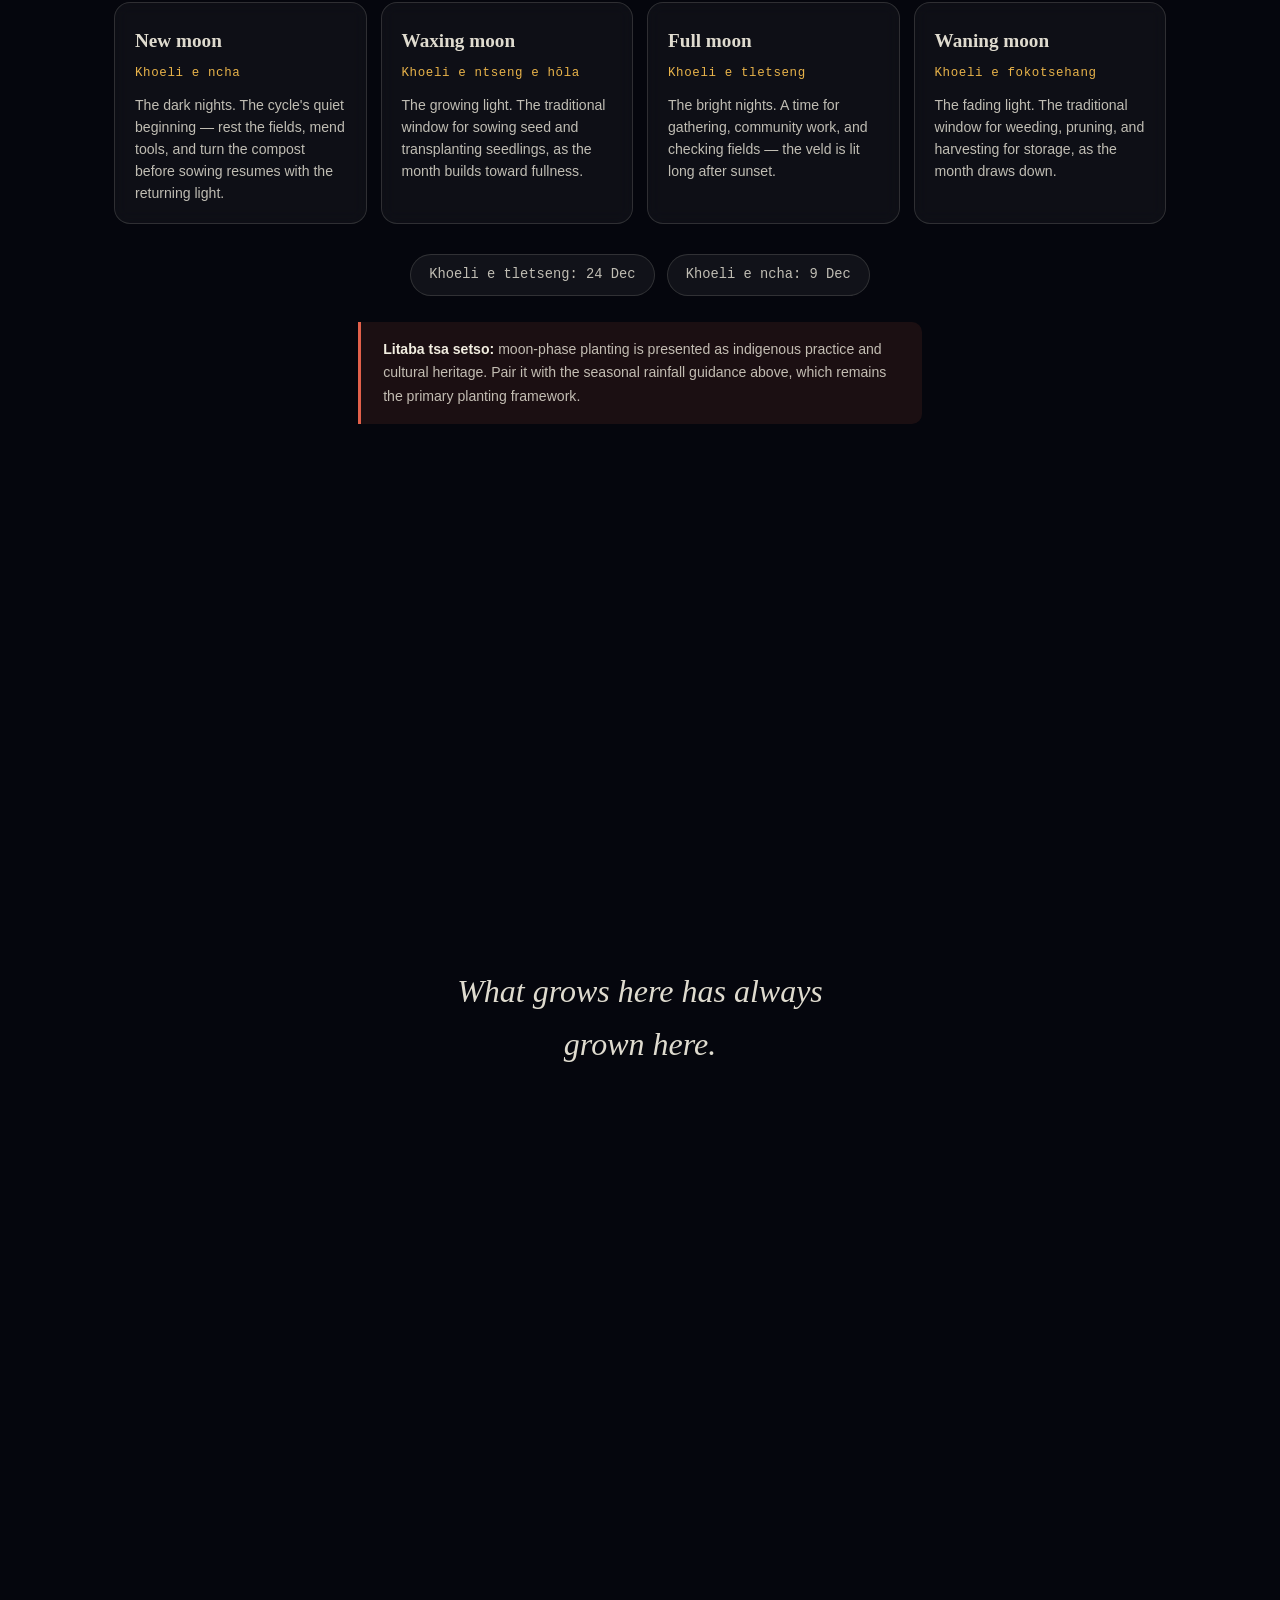
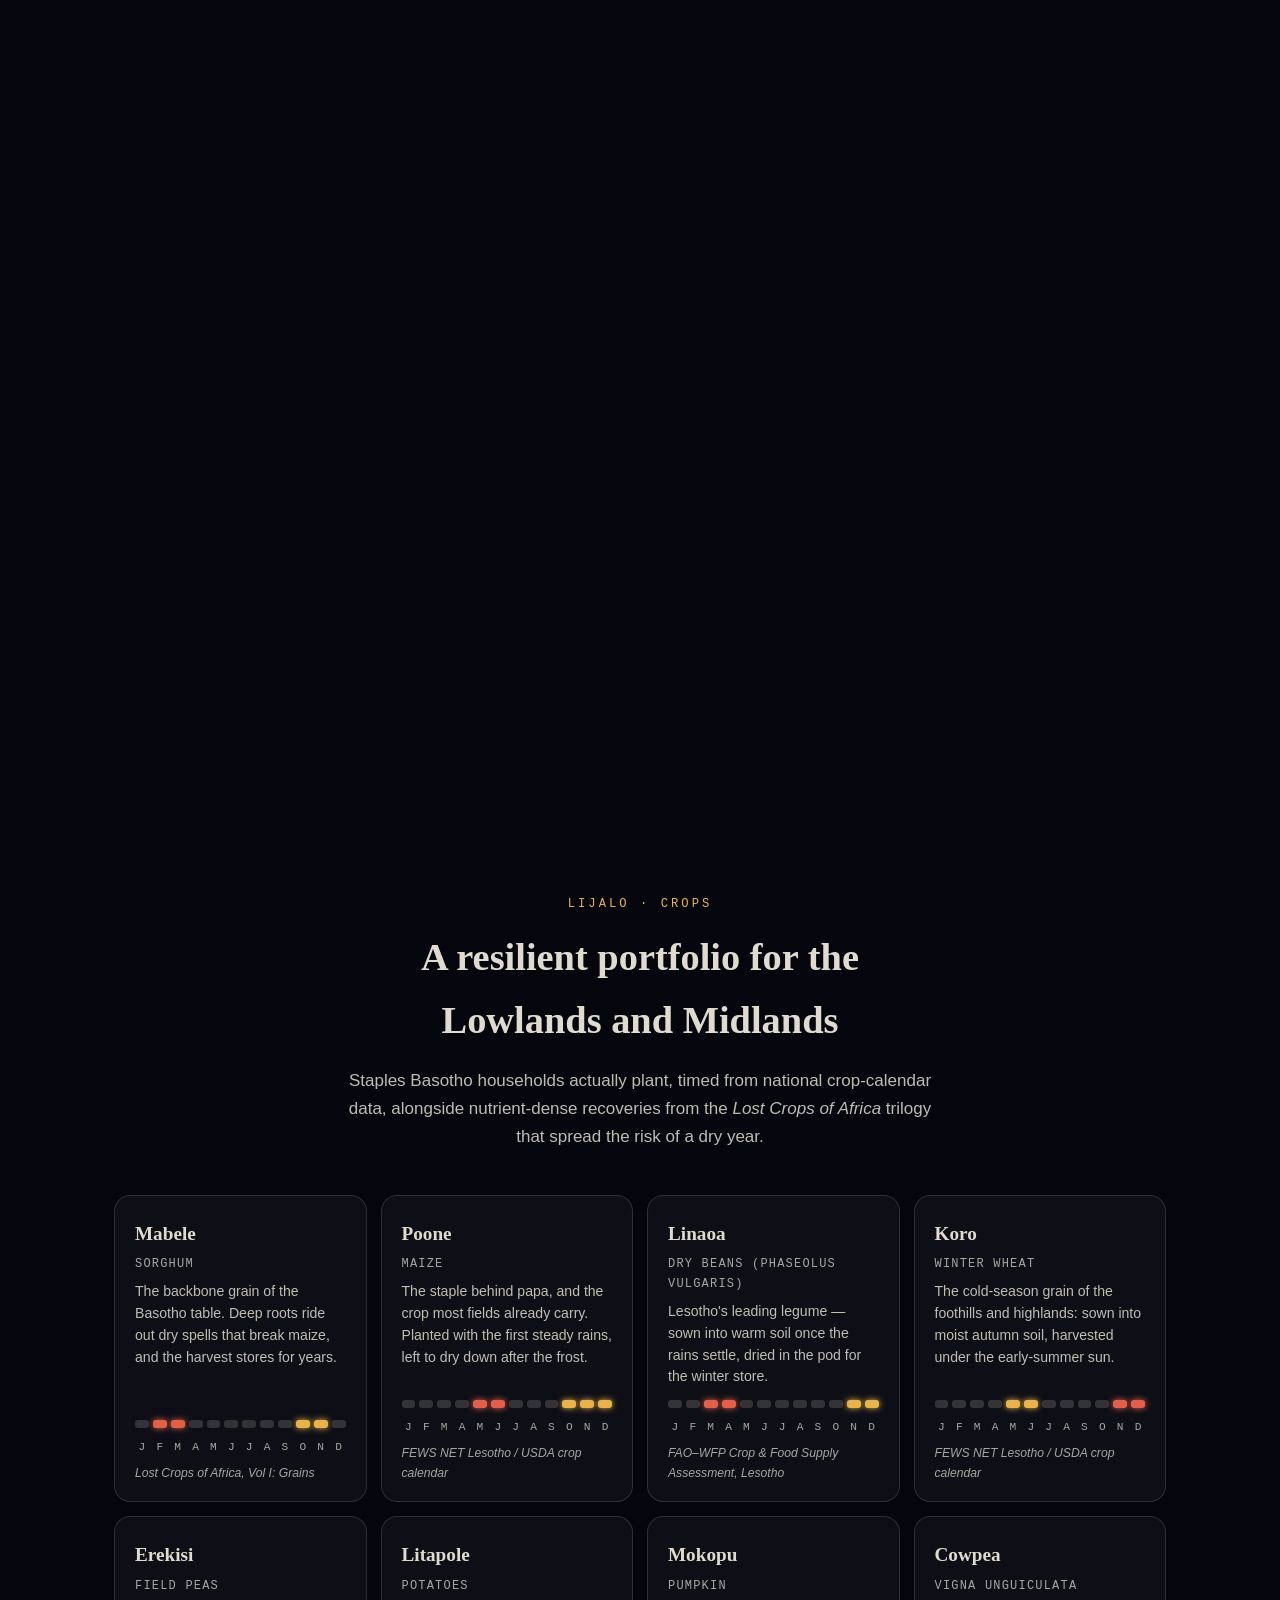
==== commit 643ece68: "Separate keletso, litlatsetso and likopo One form still, but what someone is bringing is now chosen " ====
--- a/index.html
+++ b/index.html
@@ -767,6 +767,52 @@
 .field textarea:focus { outline: 2px solid var(--gold); outline-offset: 1px; border-color: transparent; }
 .field .hint { font-size: 0.78rem; color: var(--text-mute); }
 .field select option { background: #101733; color: var(--text); }
+
+/* Kind-of-contribution chips. Real radios underneath, so they work with a
+   keyboard and announce themselves properly. */
+.kinds { display: flex; flex-wrap: wrap; gap: 8px; }
+.kind { position: relative; flex: 1 1 auto; }
+.kind input {
+  position: absolute;
+  opacity: 0;
+  width: 100%;
+  height: 100%;
+  margin: 0;
+  cursor: pointer;
+}
+.kind label {
+  display: block;
+  padding: 10px 16px;
+  border-radius: 14px;
+  border: 1px solid var(--edge);
+  background: rgba(0, 0, 0, 0.25);
+  cursor: pointer;
+  text-align: center;
+  transition: border-color 0.15s ease, background 0.15s ease, color 0.15s ease;
+}
+.kind label .st {
+  display: block;
+  font-family: var(--serif);
+  font-size: 0.98rem;
+  line-height: 1.25;
+}
+.kind label .en {
+  display: block;
+  font-family: var(--mono);
+  font-size: 0.66rem;
+  letter-spacing: 0.06em;
+  text-transform: uppercase;
+  color: var(--text-mute);
+  margin-top: 2px;
+}
+.kind input:hover + label { background: rgba(255, 255, 255, 0.06); }
+.kind input:checked + label {
+  border-color: var(--gold);
+  background: rgba(232, 179, 74, 0.12);
+  color: var(--gold-lift);
+}
+.kind input:checked + label .en { color: var(--gold); }
+.kind input:focus-visible + label { outline: 2px solid var(--gold-lift); outline-offset: 2px; }
 
 /* Honeypot — hidden from people, tempting to naive bots. */
 .trap { position: absolute; left: -9999px; width: 1px; height: 1px; overflow: hidden; }
@@ -1068,8 +1114,26 @@
       <h2 id="suggest-title">Fana ka keletso · Share your advice</h2>
       <p class="lede">Say it however you like — a sentence is plenty. We'll email you a link to confirm it's really you, then it goes to be read.</p>
 
+      <fieldset class="field" style="border:0; padding:0; margin:0 0 18px;">
+        <legend class="field" style="padding:0; margin:0 0 7px; font-family:var(--mono); font-size:0.76rem; letter-spacing:0.1em; text-transform:uppercase; color:var(--text-mute);">What are you bringing?</legend>
+        <div class="kinds">
+          <span class="kind">
+            <input type="radio" id="k-keletso" name="kind" value="keletso" checked>
+            <label for="k-keletso"><span class="st">Keletso</span><span class="en">Advice</span></label>
+          </span>
+          <span class="kind">
+            <input type="radio" id="k-litlatsetso" name="kind" value="litlatsetso">
+            <label for="k-litlatsetso"><span class="st">Litlatsetso</span><span class="en">Additions</span></label>
+          </span>
+          <span class="kind">
+            <input type="radio" id="k-likopo" name="kind" value="likopo">
+            <label for="k-likopo"><span class="st">Likōpo le lipotso</span><span class="en">Requests &amp; questions</span></label>
+          </span>
+        </div>
+      </fieldset>
+
       <div class="field">
-        <label for="f-body">Your suggestion</label>
+        <label for="f-body">Your message</label>
         <textarea id="f-body" name="body" required maxlength="4000"
           placeholder="I wish this was better because…"></textarea>
       </div>
@@ -1185,6 +1249,24 @@
     if (lastFocused && lastFocused.focus) lastFocused.focus();
   }
 
+  // The prompt follows whichever kind is chosen, so the box asks for the
+  // thing the person actually came to give.
+  var PROMPTS = {
+    keletso:     "The planting window for mabele is later where I farm…",
+    litlatsetso: "My grandmother called this month…",
+    likopo:      "Could you add the highlands planting dates?"
+  };
+  Array.prototype.forEach.call(document.querySelectorAll("input[name=kind]"), function (r) {
+    r.addEventListener("change", function () {
+      document.getElementById("f-body").placeholder = PROMPTS[r.value] || "";
+    });
+  });
+
+  function selectedKind() {
+    var r = document.querySelector("input[name=kind]:checked");
+    return r ? r.value : "keletso";
+  }
+
   Array.prototype.forEach.call(document.querySelectorAll("[data-open-suggest]"), function (b) {
     b.addEventListener("click", function () { open(b.getAttribute("data-section")); });
   });
@@ -1251,6 +1333,7 @@
         name: name,
         email: email,
         body: body,
+        kind: selectedKind(),
         section: document.getElementById("f-section").value,
         website: document.getElementById("f-website").value,
         turnstileToken: token
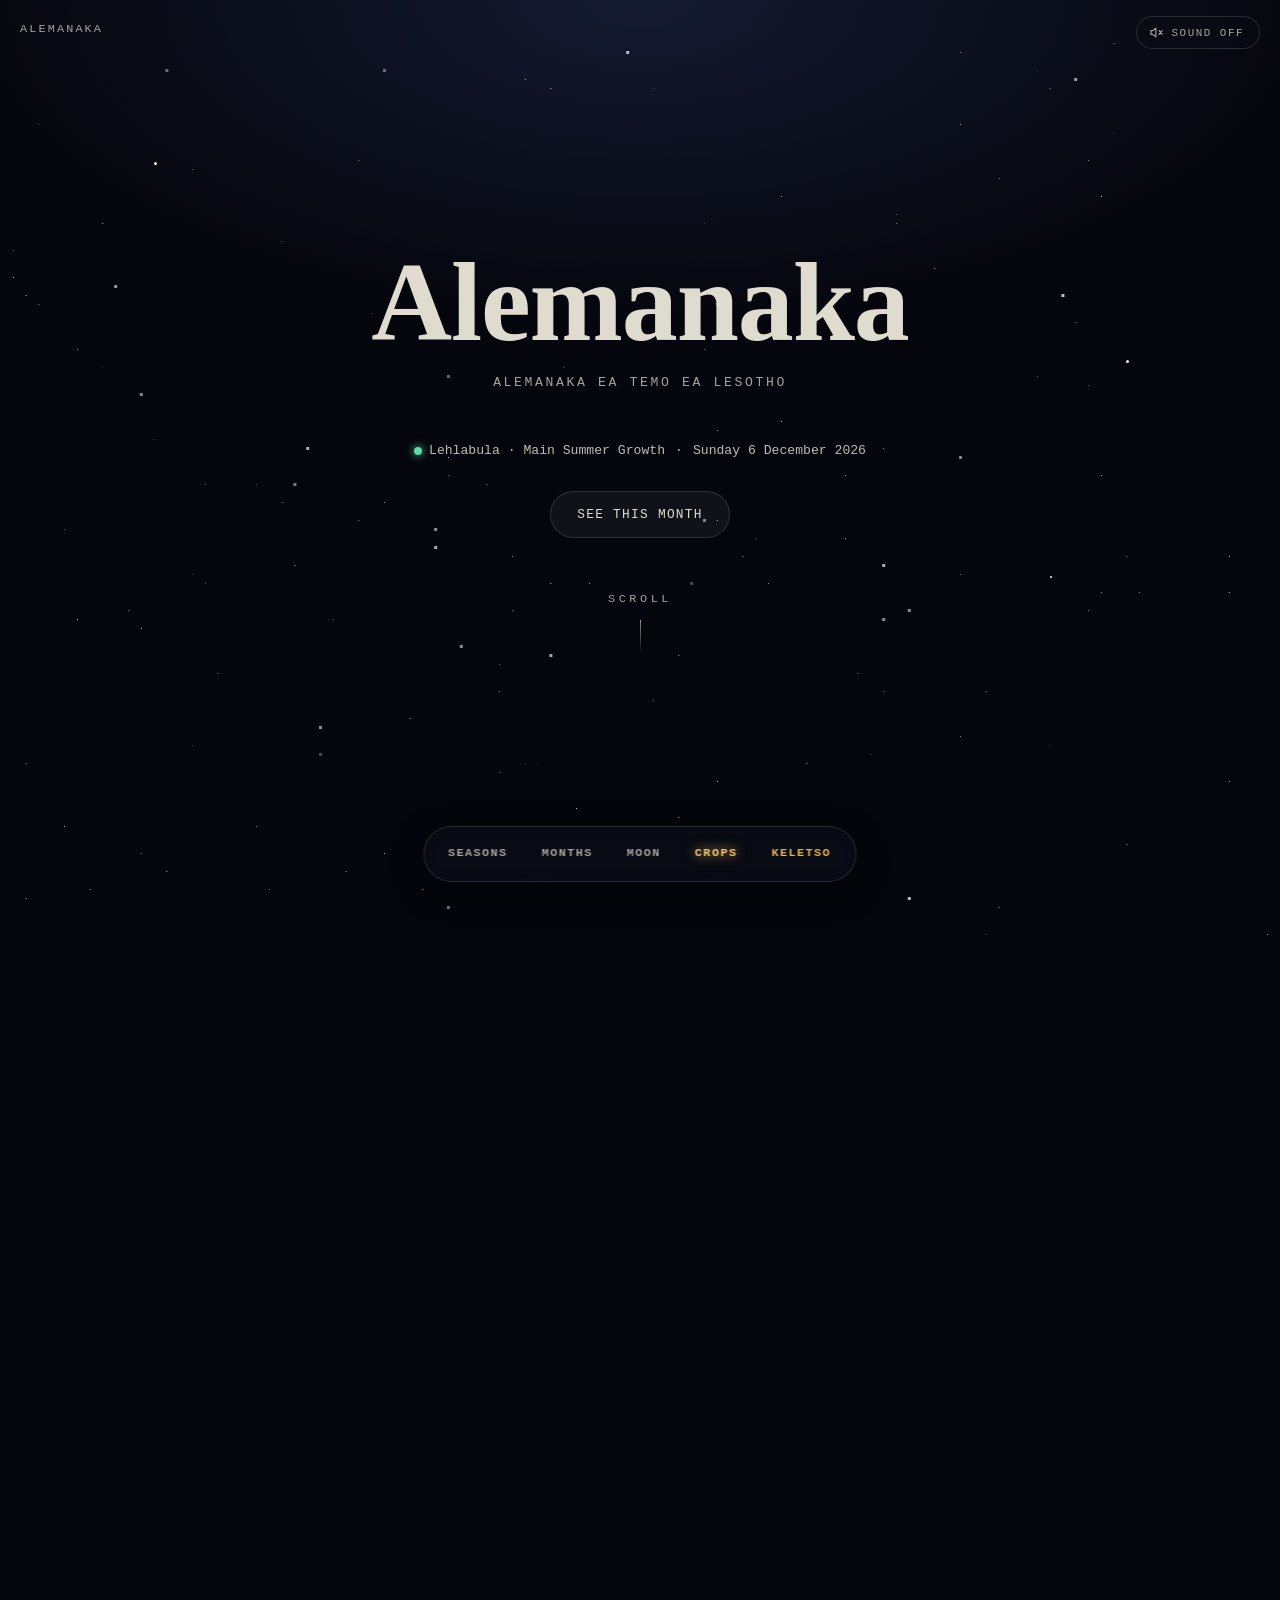
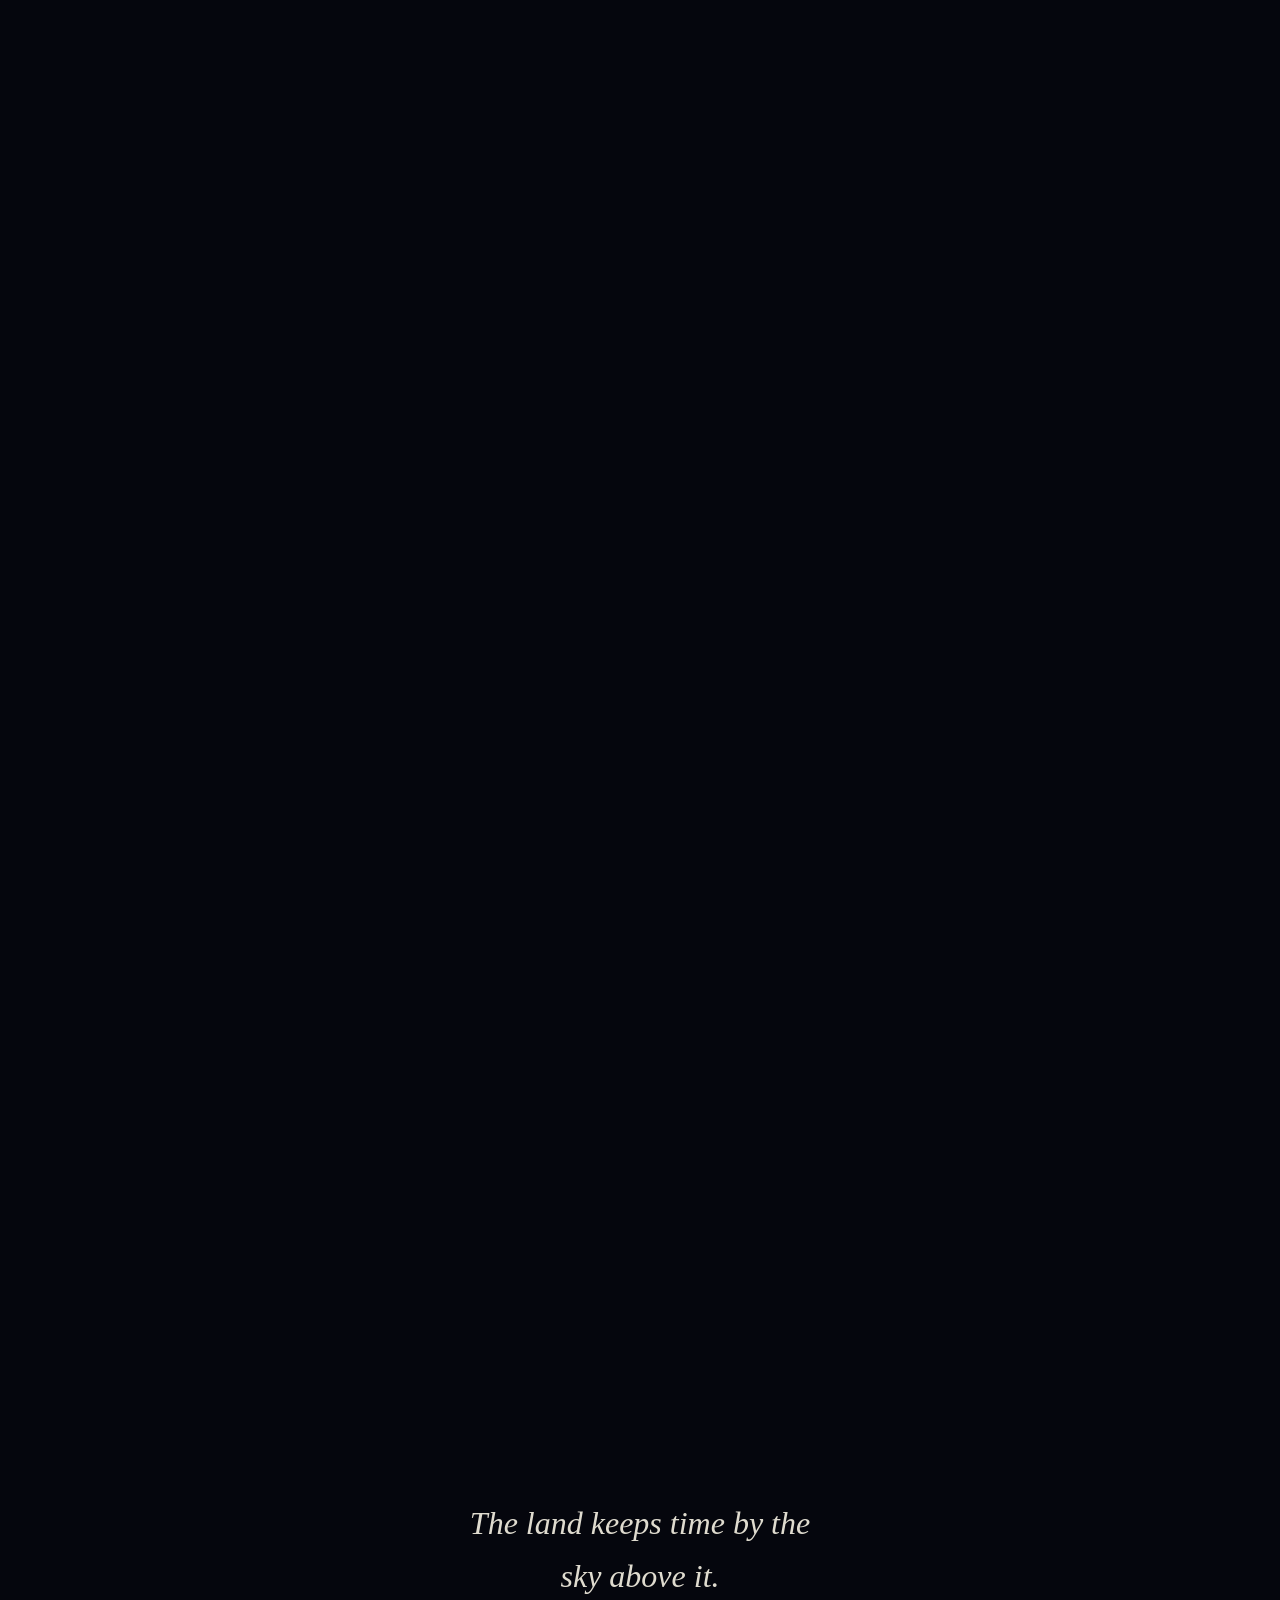
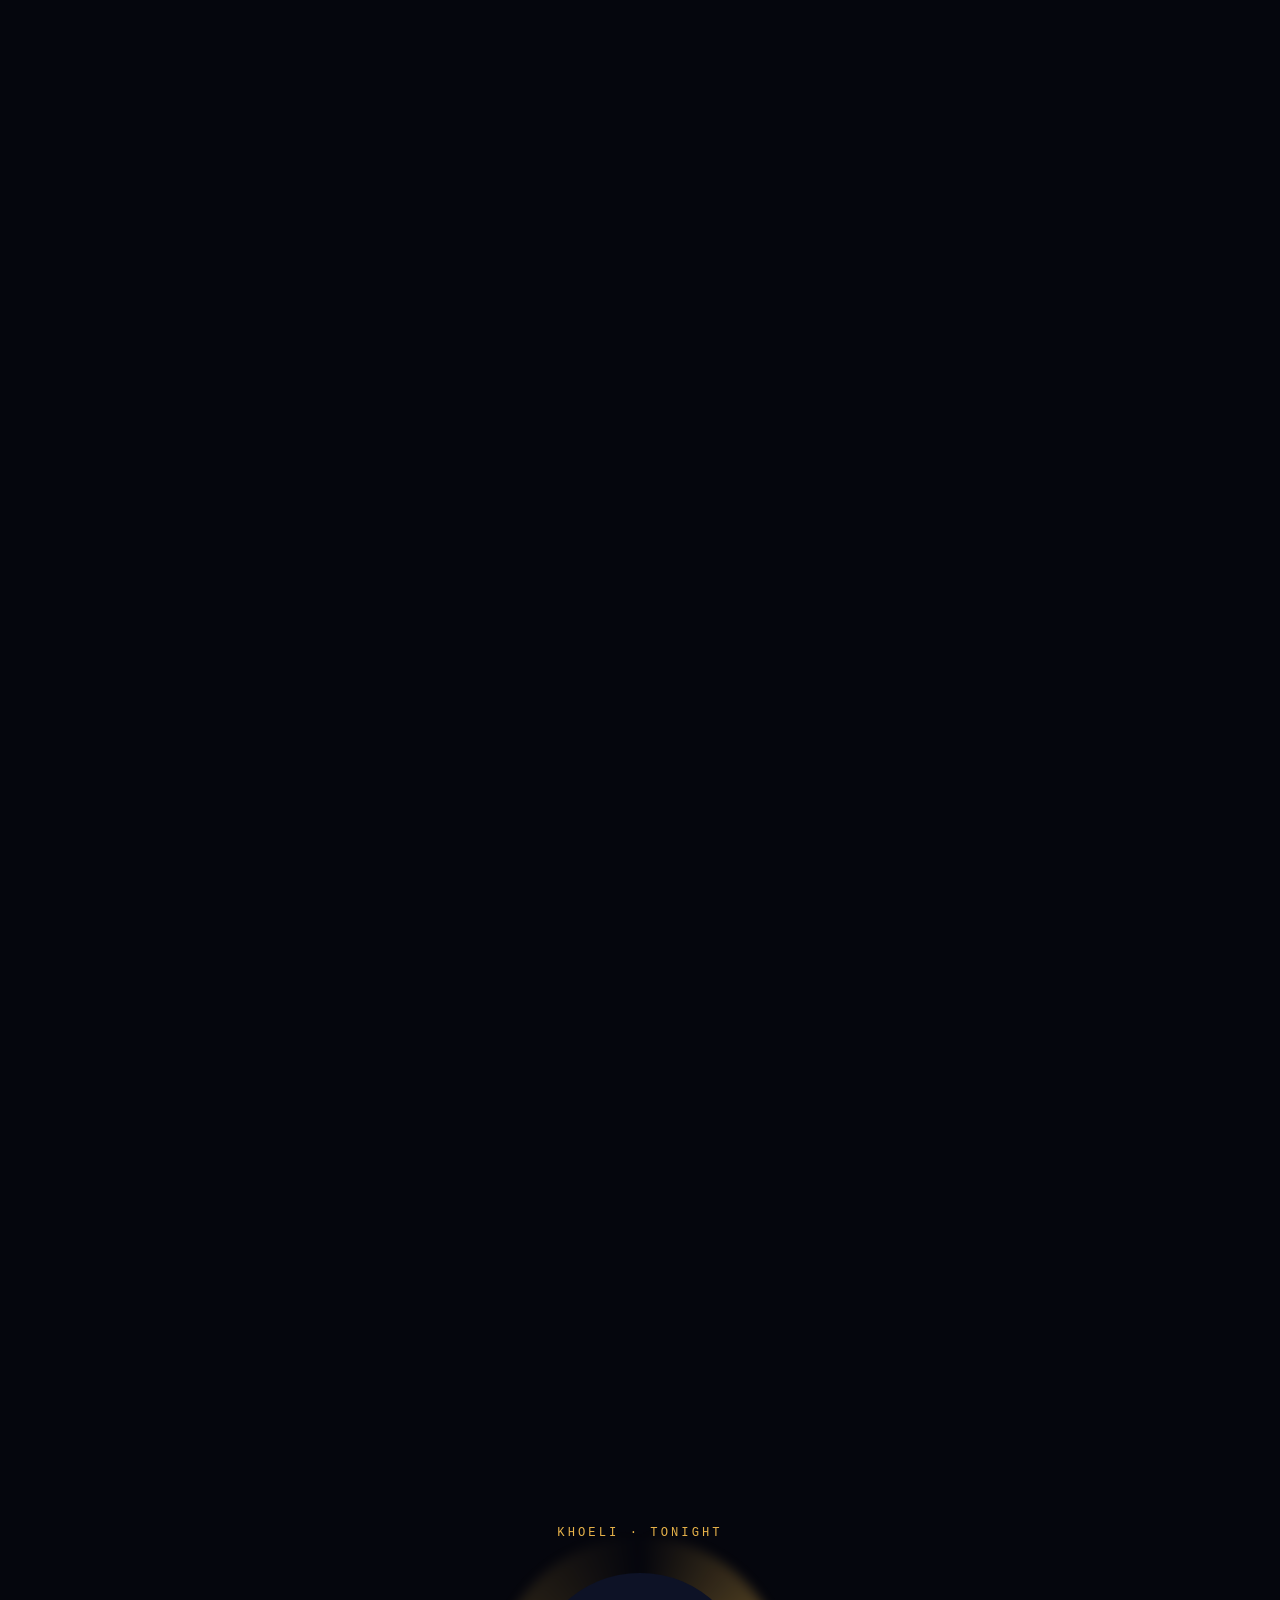
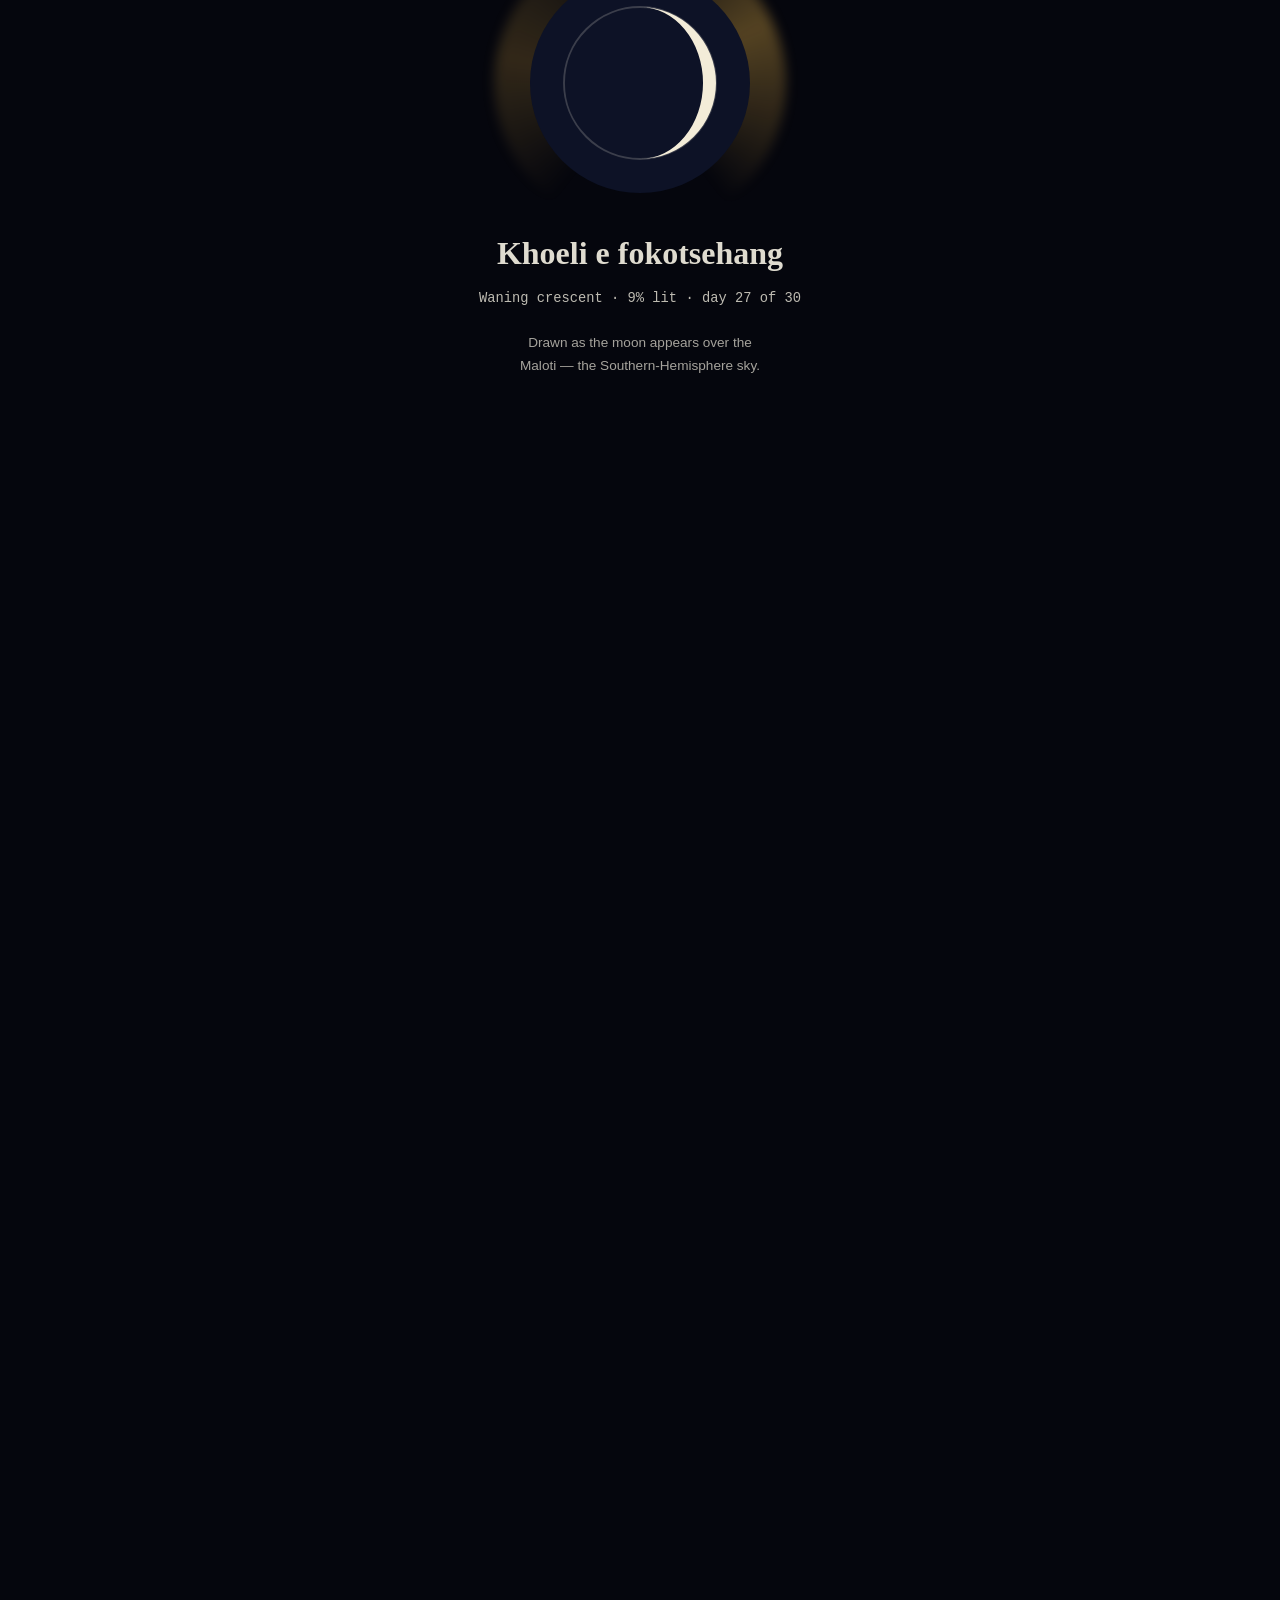
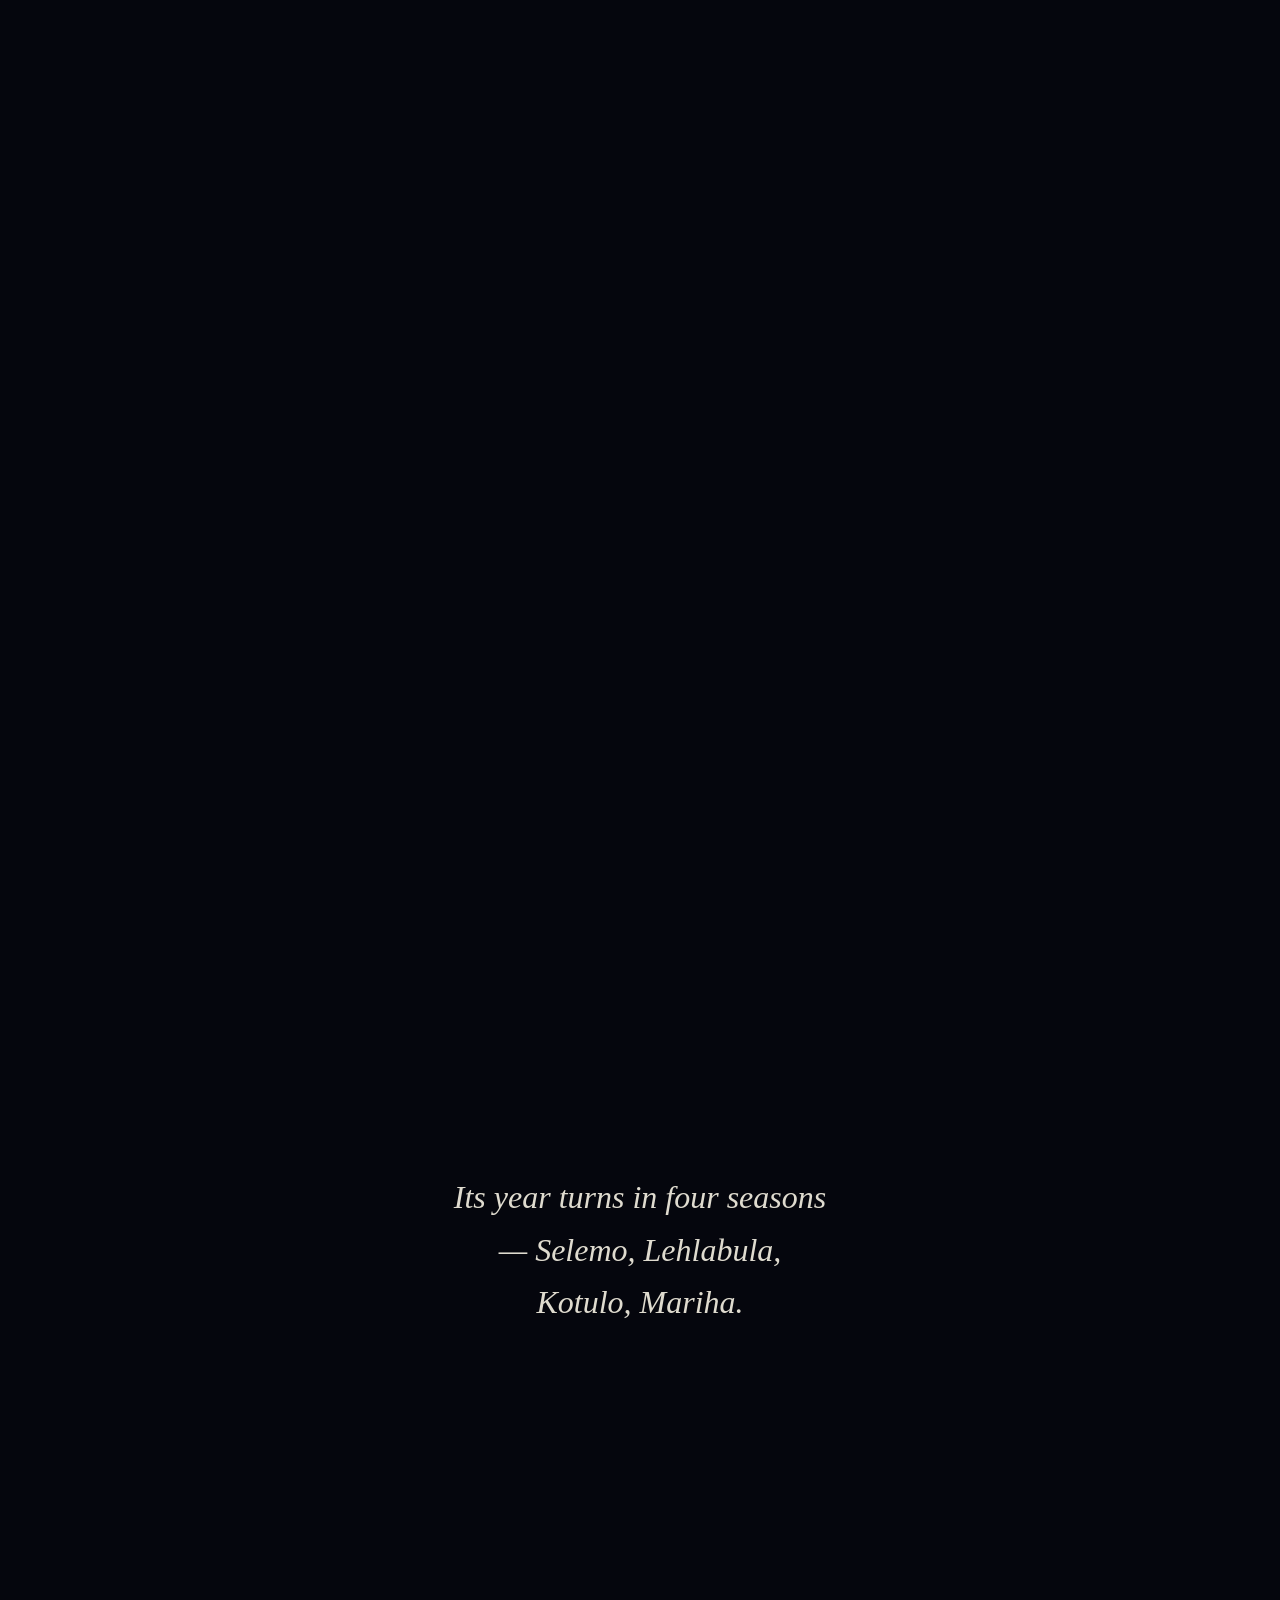
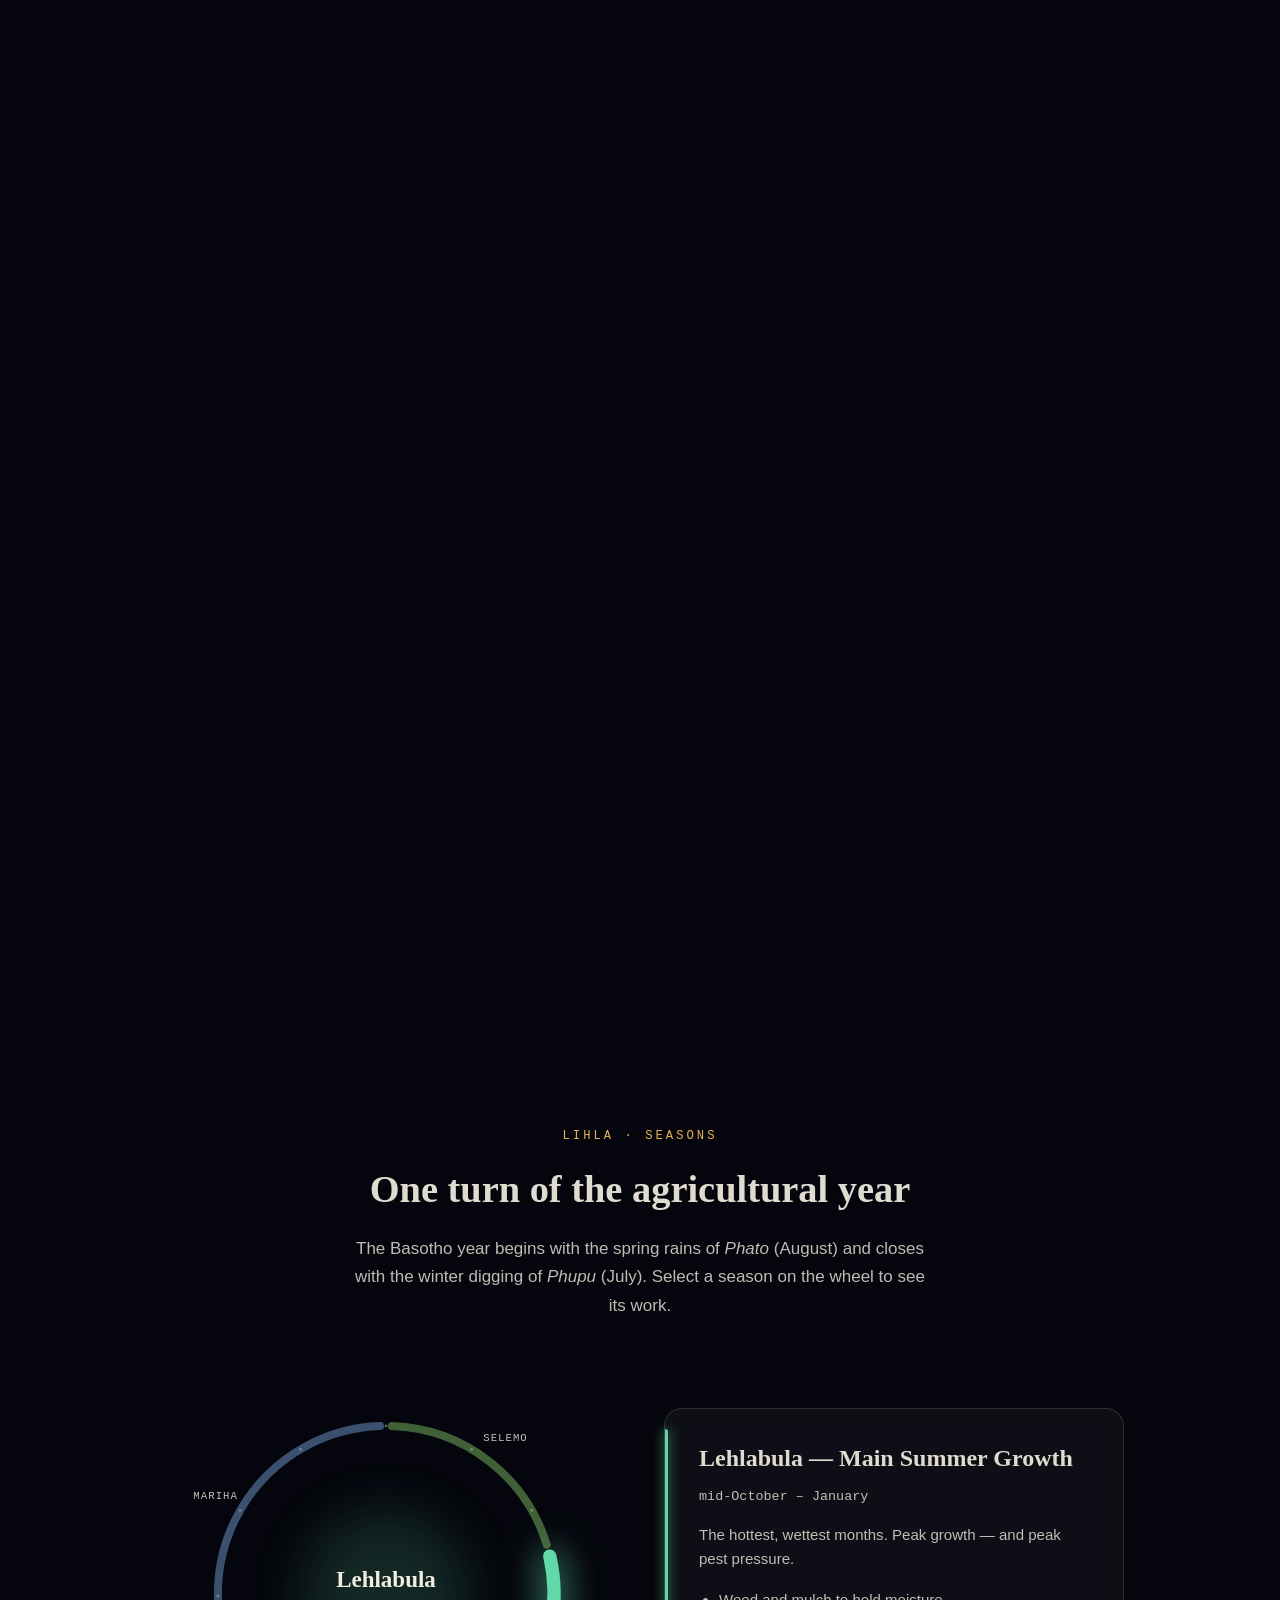
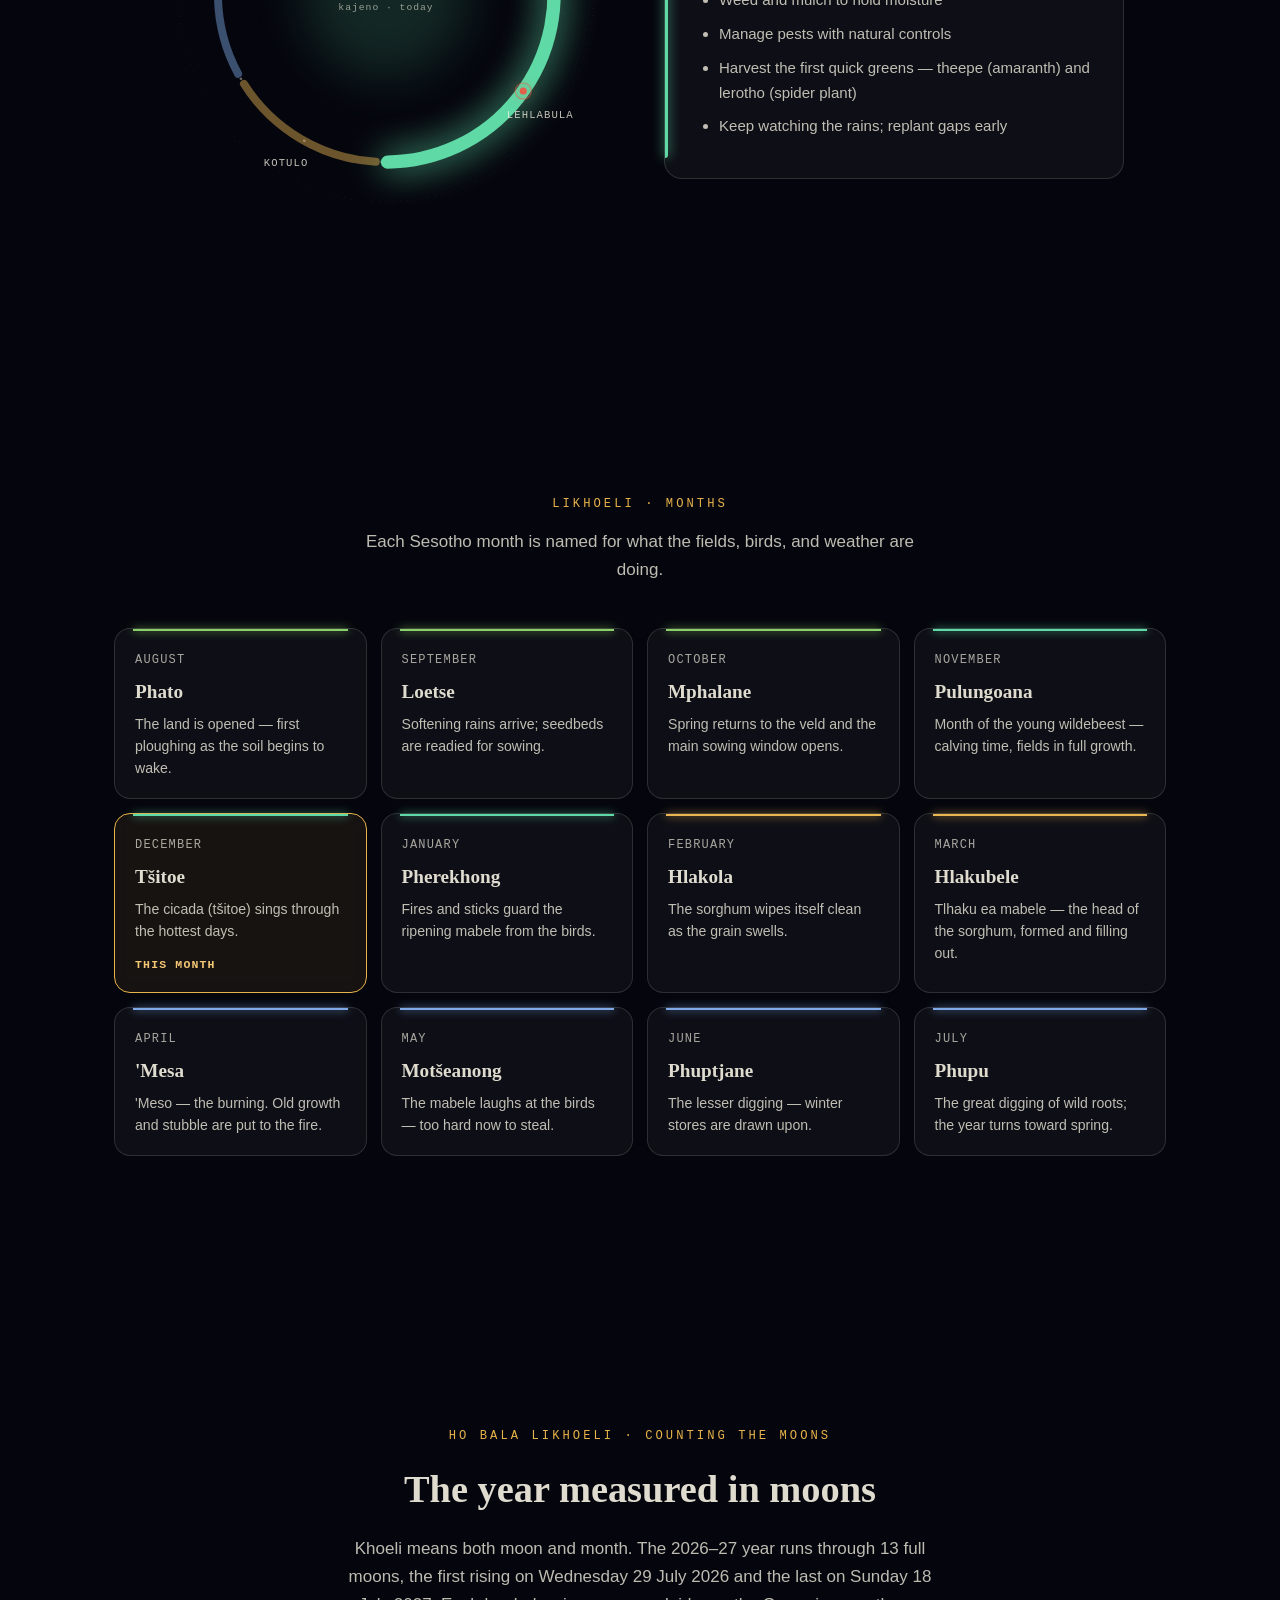
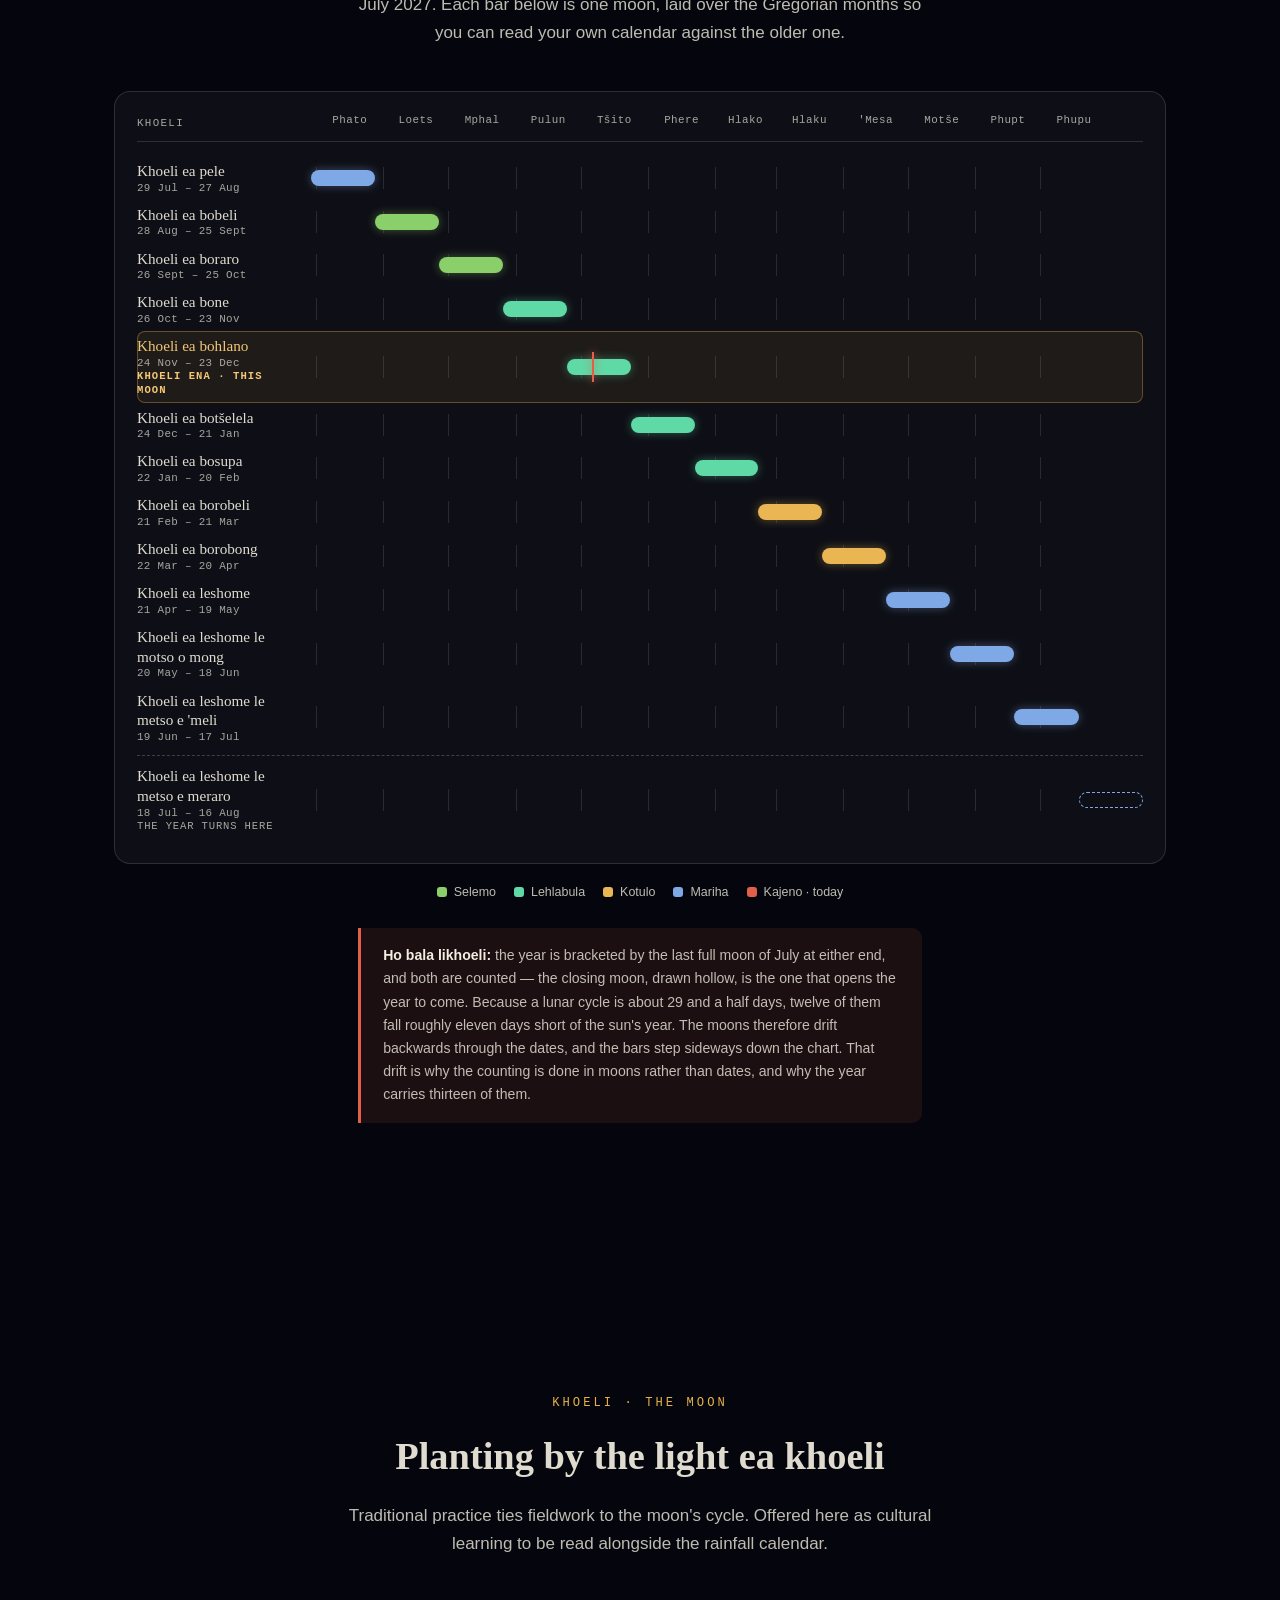
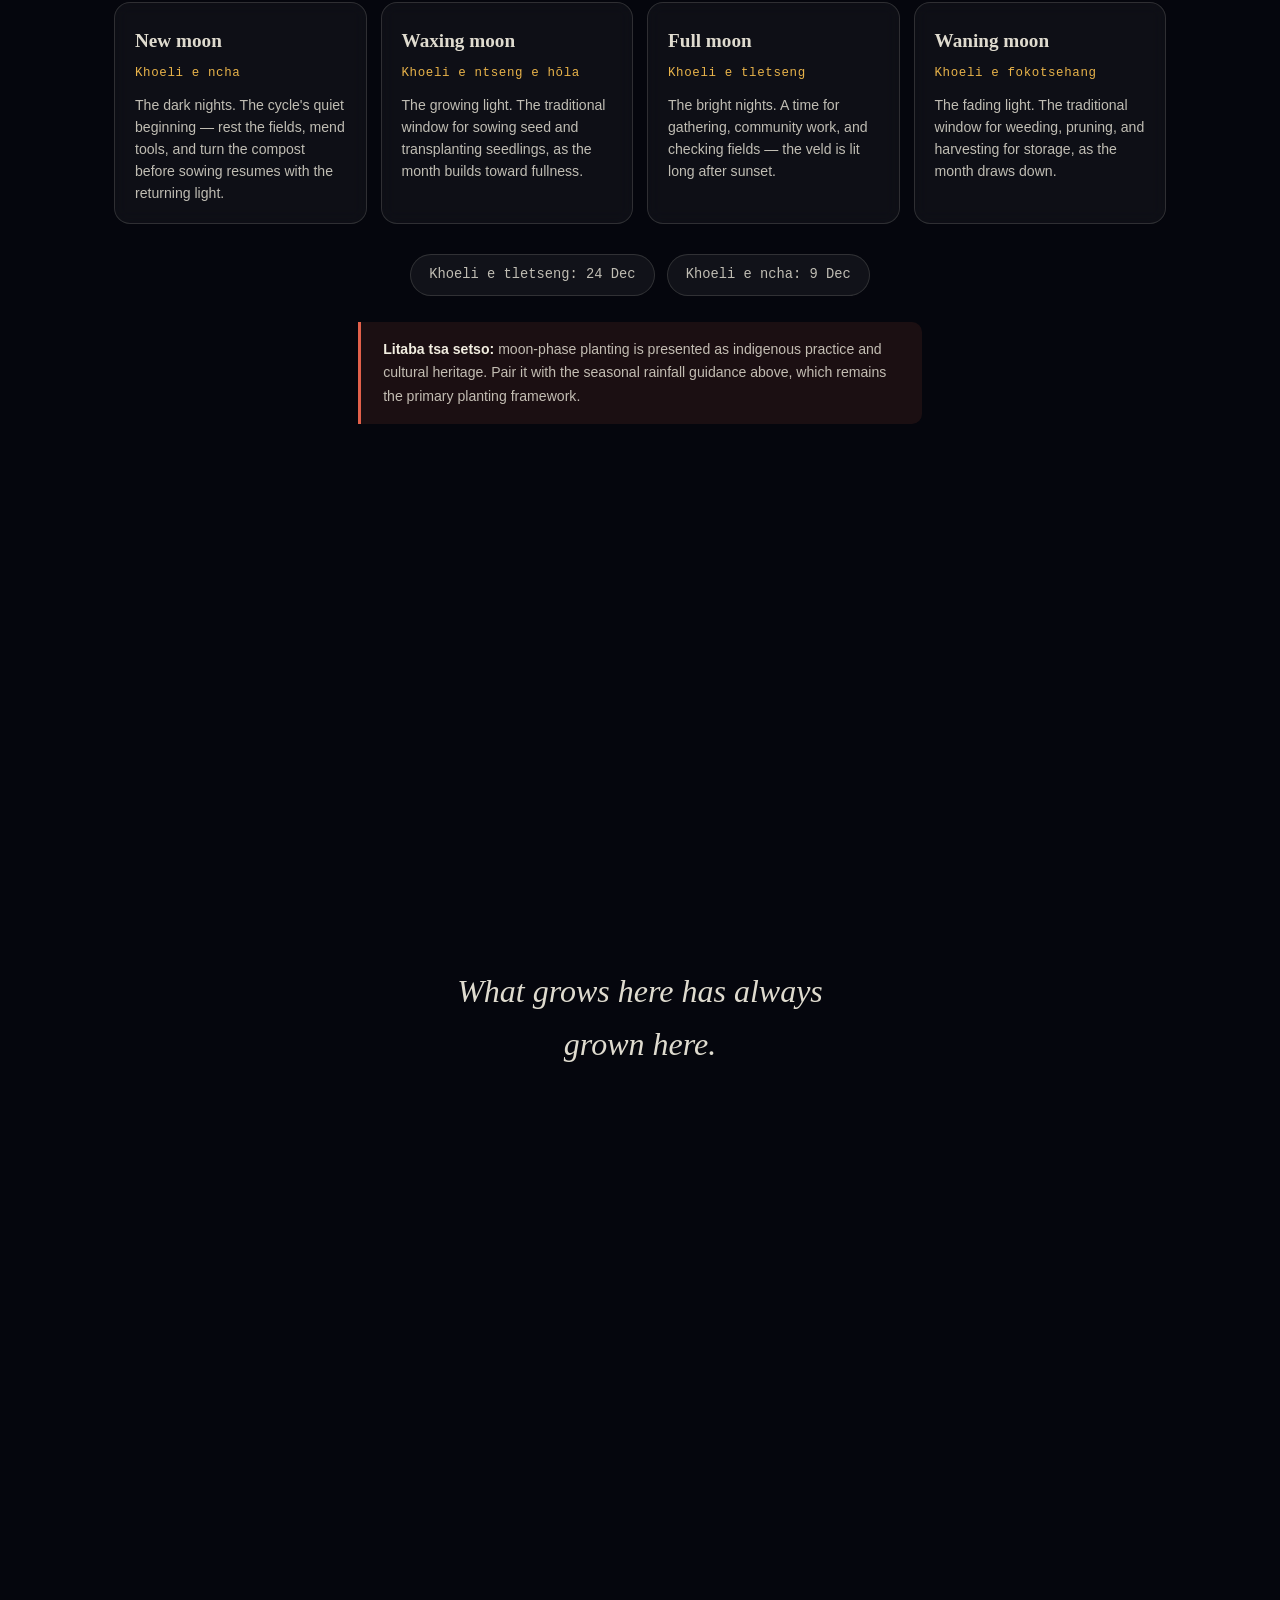
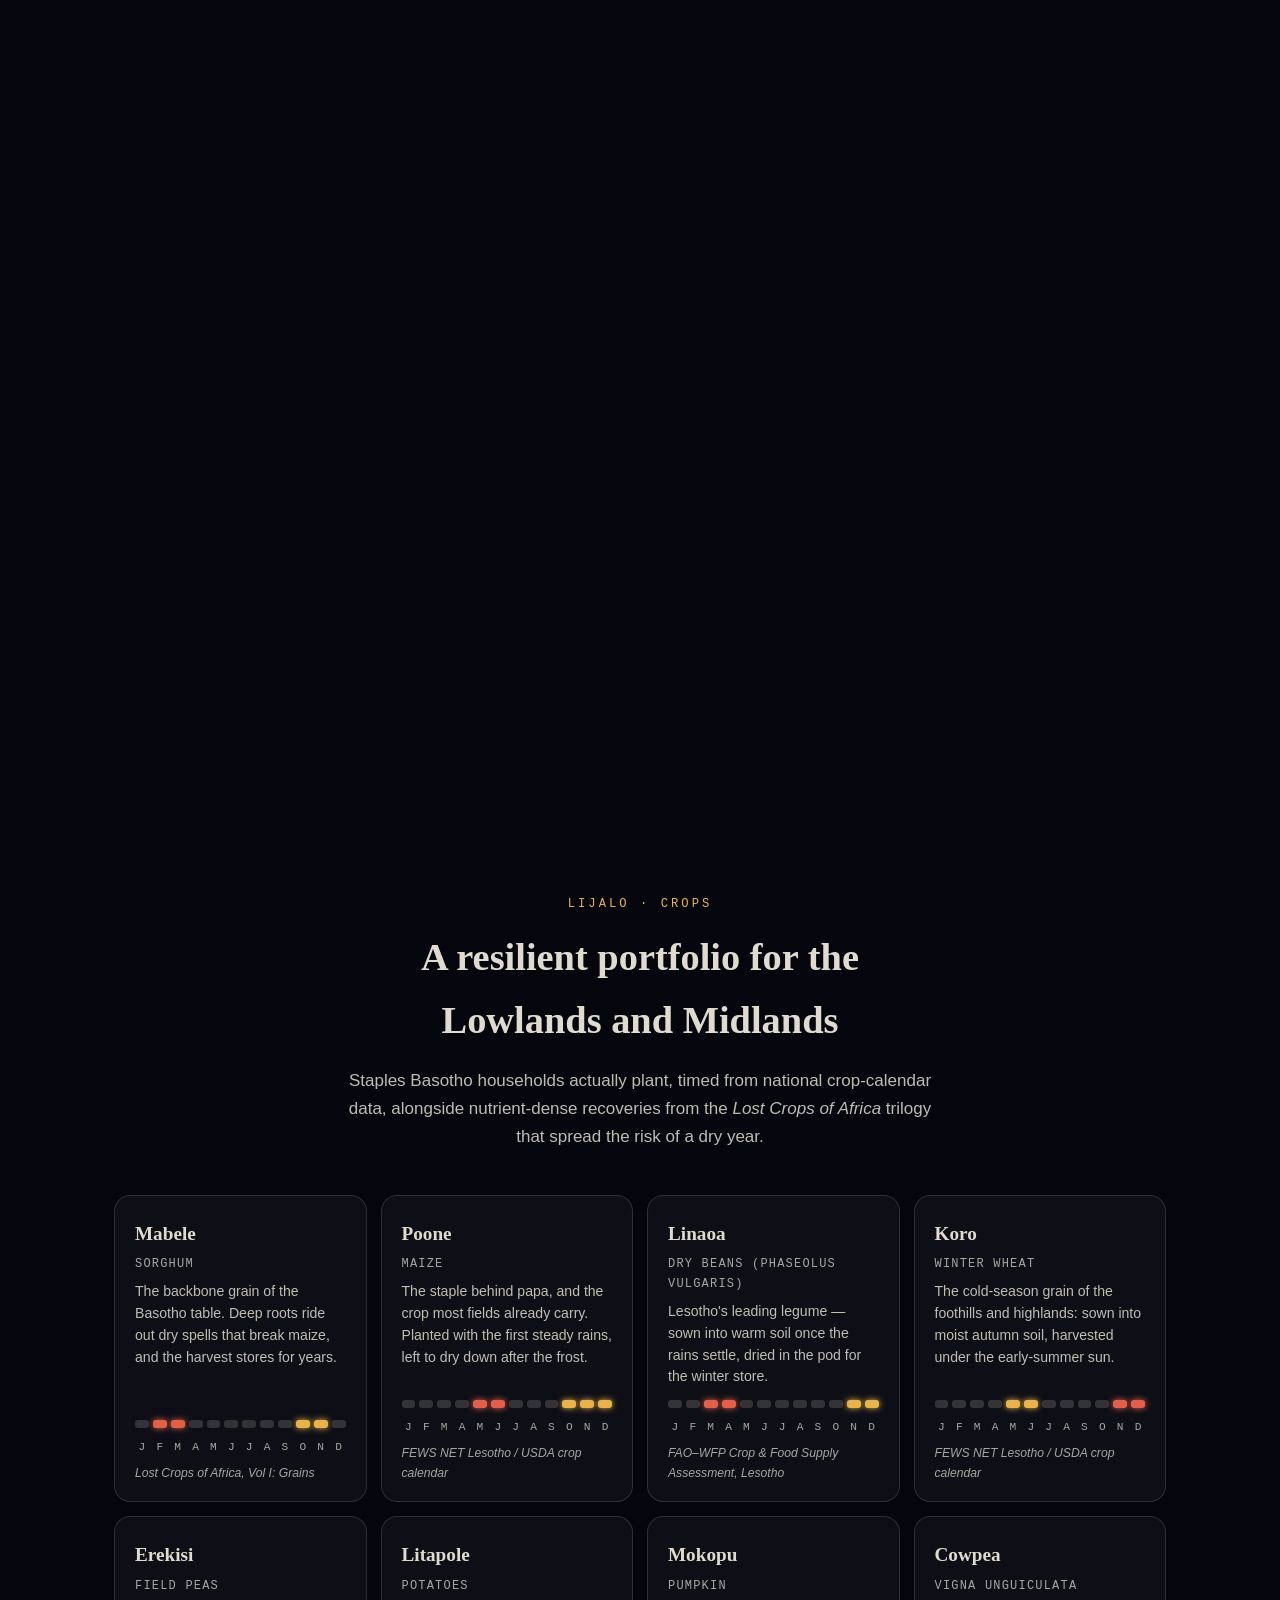
==== commit 5e24239e: "Add "Hae" by Rosem as optional background sound Streamed through SoundCloud's own embed rather than " ====
--- a/index.html
+++ b/index.html
@@ -134,6 +134,52 @@
   transition: color 0.2s ease;
 }
 .brand:hover { color: var(--cream); }
+
+/* ---------- Sound ----------
+   The player itself is offscreen; this button is the whole interface to it.
+   Audio never starts on its own: browsers block that, and a page that makes
+   noise uninvited is rude besides. */
+.sound {
+  position: fixed;
+  top: 16px;
+  right: 20px;
+  z-index: 40;
+  display: inline-flex;
+  align-items: center;
+  gap: 8px;
+  padding: 8px 15px 8px 12px;
+  border-radius: 999px;
+  border: 1px solid var(--edge);
+  background: rgba(10, 12, 22, 0.72);
+  backdrop-filter: blur(10px);
+  color: var(--text-mute);
+  font-family: var(--mono);
+  font-size: 0.68rem;
+  letter-spacing: 0.14em;
+  text-transform: uppercase;
+  cursor: pointer;
+  transition: color 0.2s ease, border-color 0.2s ease, background 0.2s ease;
+}
+.sound:hover { color: var(--text); background: rgba(255, 255, 255, 0.08); }
+.sound[aria-pressed="true"] { color: var(--gold-lift); border-color: rgba(232, 179, 74, 0.45); }
+.sound svg { width: 15px; height: 15px; flex: none; }
+.sound .wave { transition: opacity 0.2s ease; opacity: 0; }
+.sound[aria-pressed="true"] .wave { opacity: 1; }
+.sound .slash { opacity: 1; }
+.sound[aria-pressed="true"] .slash { opacity: 0; }
+.sound .label { display: none; }
+@media (min-width: 720px) { .sound .label { display: inline; } }
+
+#sc-player {
+  position: fixed;
+  bottom: 0;
+  left: 0;
+  width: 1px;
+  height: 1px;
+  opacity: 0;
+  border: 0;
+  pointer-events: none;
+}
 
 .dock {
   position: fixed;
@@ -870,6 +916,22 @@
 <div class="twinkle" aria-hidden="true" style="top:40%; left:88%; width:3px; height:3px; animation-delay:0.6s;"></div>
 
 <a class="brand" href="#top">Alemanaka</a>
+
+<button class="sound" id="sound-btn" type="button" aria-pressed="false"
+        aria-label="Play background music: Hae by Rosem" hidden>
+  <svg viewBox="0 0 24 24" fill="none" stroke="currentColor" stroke-width="1.8"
+       stroke-linecap="round" stroke-linejoin="round" aria-hidden="true">
+    <path d="M11 5 6 9H3v6h3l5 4V5z"></path>
+    <g class="wave"><path d="M15.5 8.5a5 5 0 0 1 0 7"></path><path d="M18.5 6a9 9 0 0 1 0 12"></path></g>
+    <path class="slash" d="M16 9l5 6M21 9l-5 6"></path>
+  </svg>
+  <span class="label" id="sound-label">Sound off</span>
+</button>
+
+<!-- Streamed from SoundCloud's own player, so plays reach the artist. -->
+<iframe id="sc-player" title="Background music player" tabindex="-1" aria-hidden="true"
+        allow="autoplay"
+        src="https://w.soundcloud.com/player/?url=https%3A%2F%2Fsoundcloud.com%2Frosem-sc%2Fhae&amp;auto_play=false&amp;hide_related=true&amp;show_comments=false&amp;show_user=false&amp;show_teaser=false&amp;visual=false"></iframe>
 
 <nav class="dock" aria-label="Sections">
   <a href="#lihla">Seasons</a>
@@ -1207,6 +1269,90 @@
   // Turnstile SITE key (dashboard > Turnstile > Add site) before launch.
   turnstileKey: "1x00000000000000000000AA"
 };
+</script>
+<script src="https://w.soundcloud.com/player/api.js" async defer></script>
+<script>
+/* ============================================================
+   BACKGROUND MUSIC — "Hae" by Rosem, on loop.
+
+   Never starts by itself. Every browser blocks audio that begins
+   without a gesture, and a page that makes noise uninvited is rude
+   anyway. The button is the only way it plays, and the choice is
+   remembered so a returning reader is not asked twice.
+
+   If SoundCloud is blocked or slow, the button stays hidden rather
+   than sitting there doing nothing.
+   ============================================================ */
+(function () {
+  "use strict";
+
+  var btn = document.getElementById("sound-btn");
+  var label = document.getElementById("sound-label");
+  var frame = document.getElementById("sc-player");
+  var STORE = "alemanaka-sound";
+  var widget = null;
+  var playing = false;
+
+  function paint() {
+    btn.setAttribute("aria-pressed", playing ? "true" : "false");
+    label.textContent = playing ? "Sound on" : "Sound off";
+    btn.setAttribute("aria-label",
+      (playing ? "Mute" : "Play") + " background music: Hae by Rosem");
+  }
+
+  function ready() {
+    if (!window.SC || !SC.Widget) return;
+    widget = SC.Widget(frame);
+
+    widget.bind(SC.Widget.Events.READY, function () {
+      btn.hidden = false;
+      widget.setVolume(55);
+
+      // Loop: SoundCloud does not repeat a single track on its own.
+      widget.bind(SC.Widget.Events.FINISH, function () {
+        widget.seekTo(0);
+        if (playing) widget.play();
+      });
+
+      // A reader who turned it on last time gets it back, but only once
+      // they touch the page — the gesture the browser insists on.
+      if (localStorage.getItem(STORE) === "on") {
+        var resume = function () {
+          document.removeEventListener("pointerdown", resume);
+          document.removeEventListener("keydown", resume);
+          if (!playing) { playing = true; widget.play(); paint(); }
+        };
+        document.addEventListener("pointerdown", resume, { once: true });
+        document.addEventListener("keydown", resume, { once: true });
+      }
+    });
+
+    widget.bind(SC.Widget.Events.PLAY,  function () { playing = true;  paint(); });
+    widget.bind(SC.Widget.Events.PAUSE, function () { playing = false; paint(); });
+
+    btn.addEventListener("click", function () {
+      if (playing) {
+        widget.pause();
+        playing = false;
+        try { localStorage.setItem(STORE, "off"); } catch (e) {}
+      } else {
+        widget.play();
+        playing = true;
+        try { localStorage.setItem(STORE, "on"); } catch (e) {}
+      }
+      paint();
+    });
+
+    paint();
+  }
+
+  // The API script is async; wait for it, but give up rather than hang.
+  var waited = 0;
+  var poll = setInterval(function () {
+    if (window.SC && SC.Widget) { clearInterval(poll); ready(); }
+    else if ((waited += 200) > 8000) { clearInterval(poll); }
+  }, 200);
+})();
 </script>
 <script src="https://challenges.cloudflare.com/turnstile/v0/api.js?render=explicit" async defer></script>
 <script>
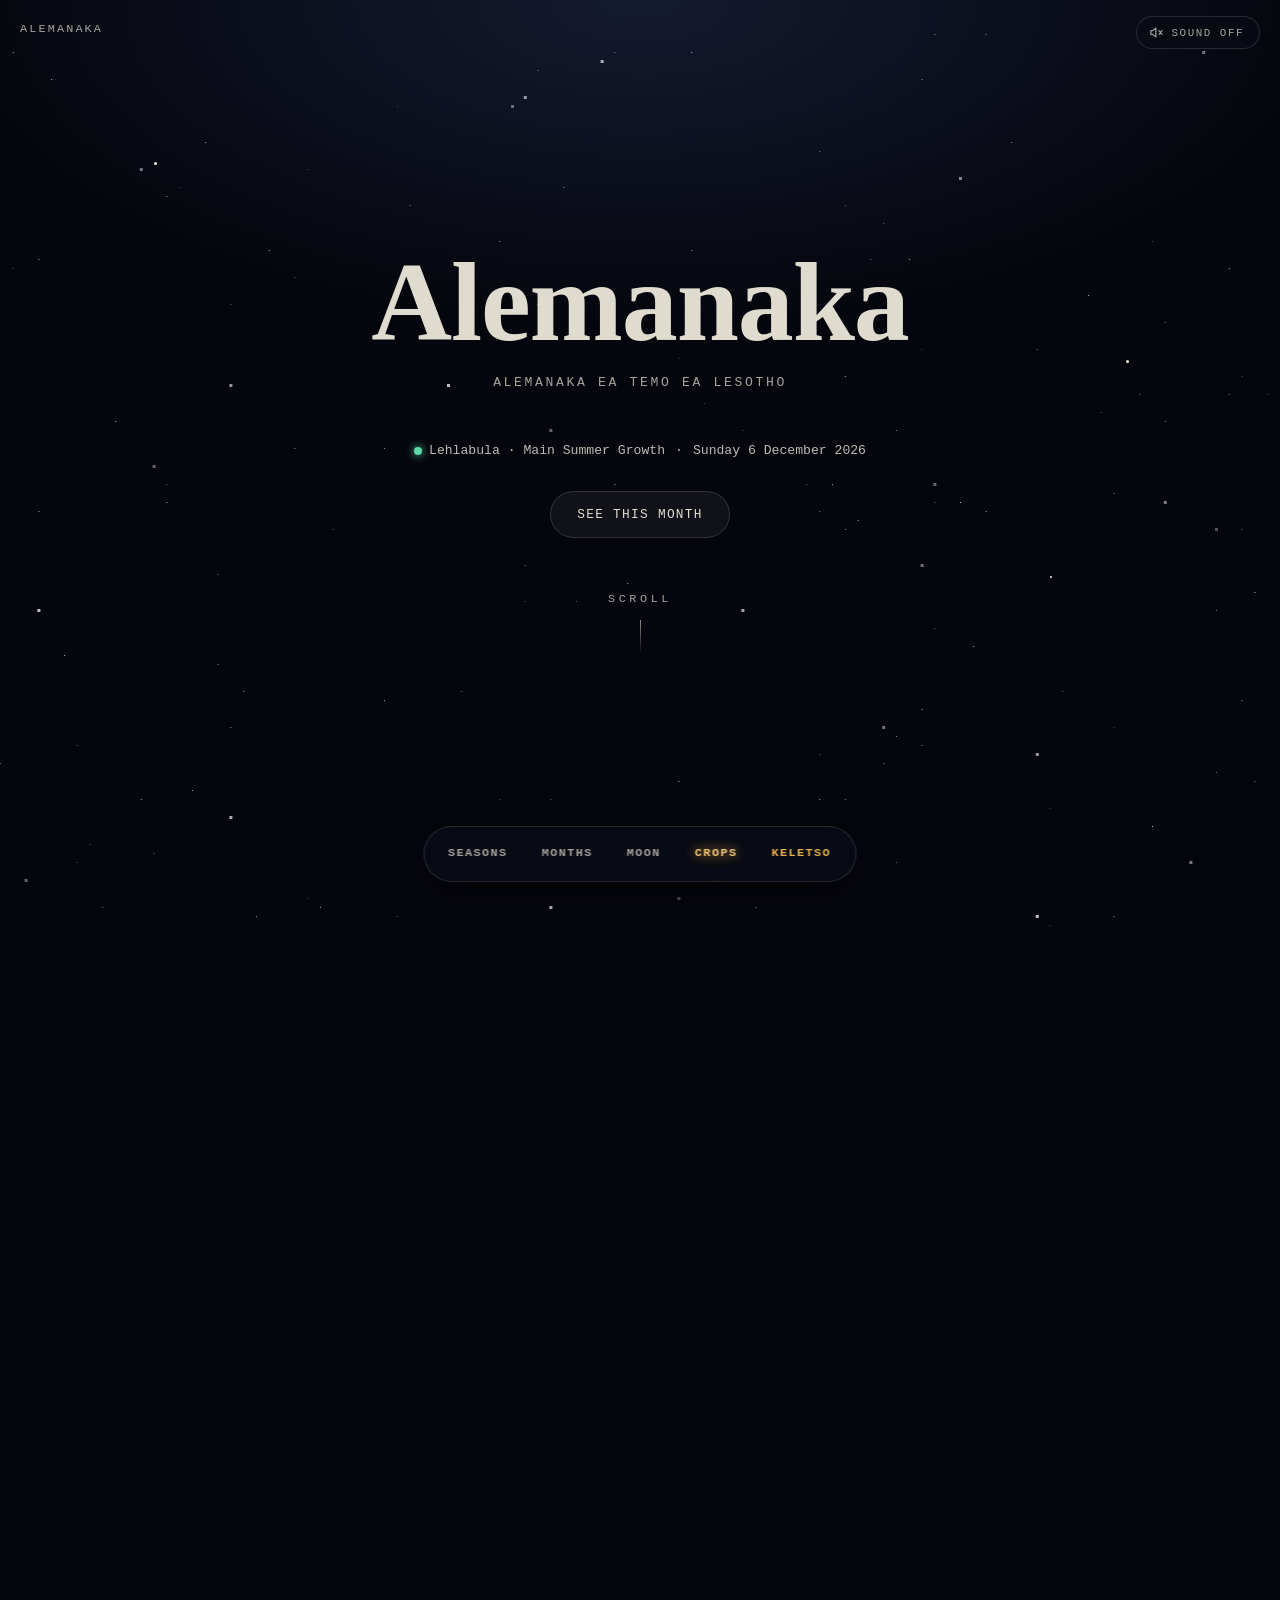
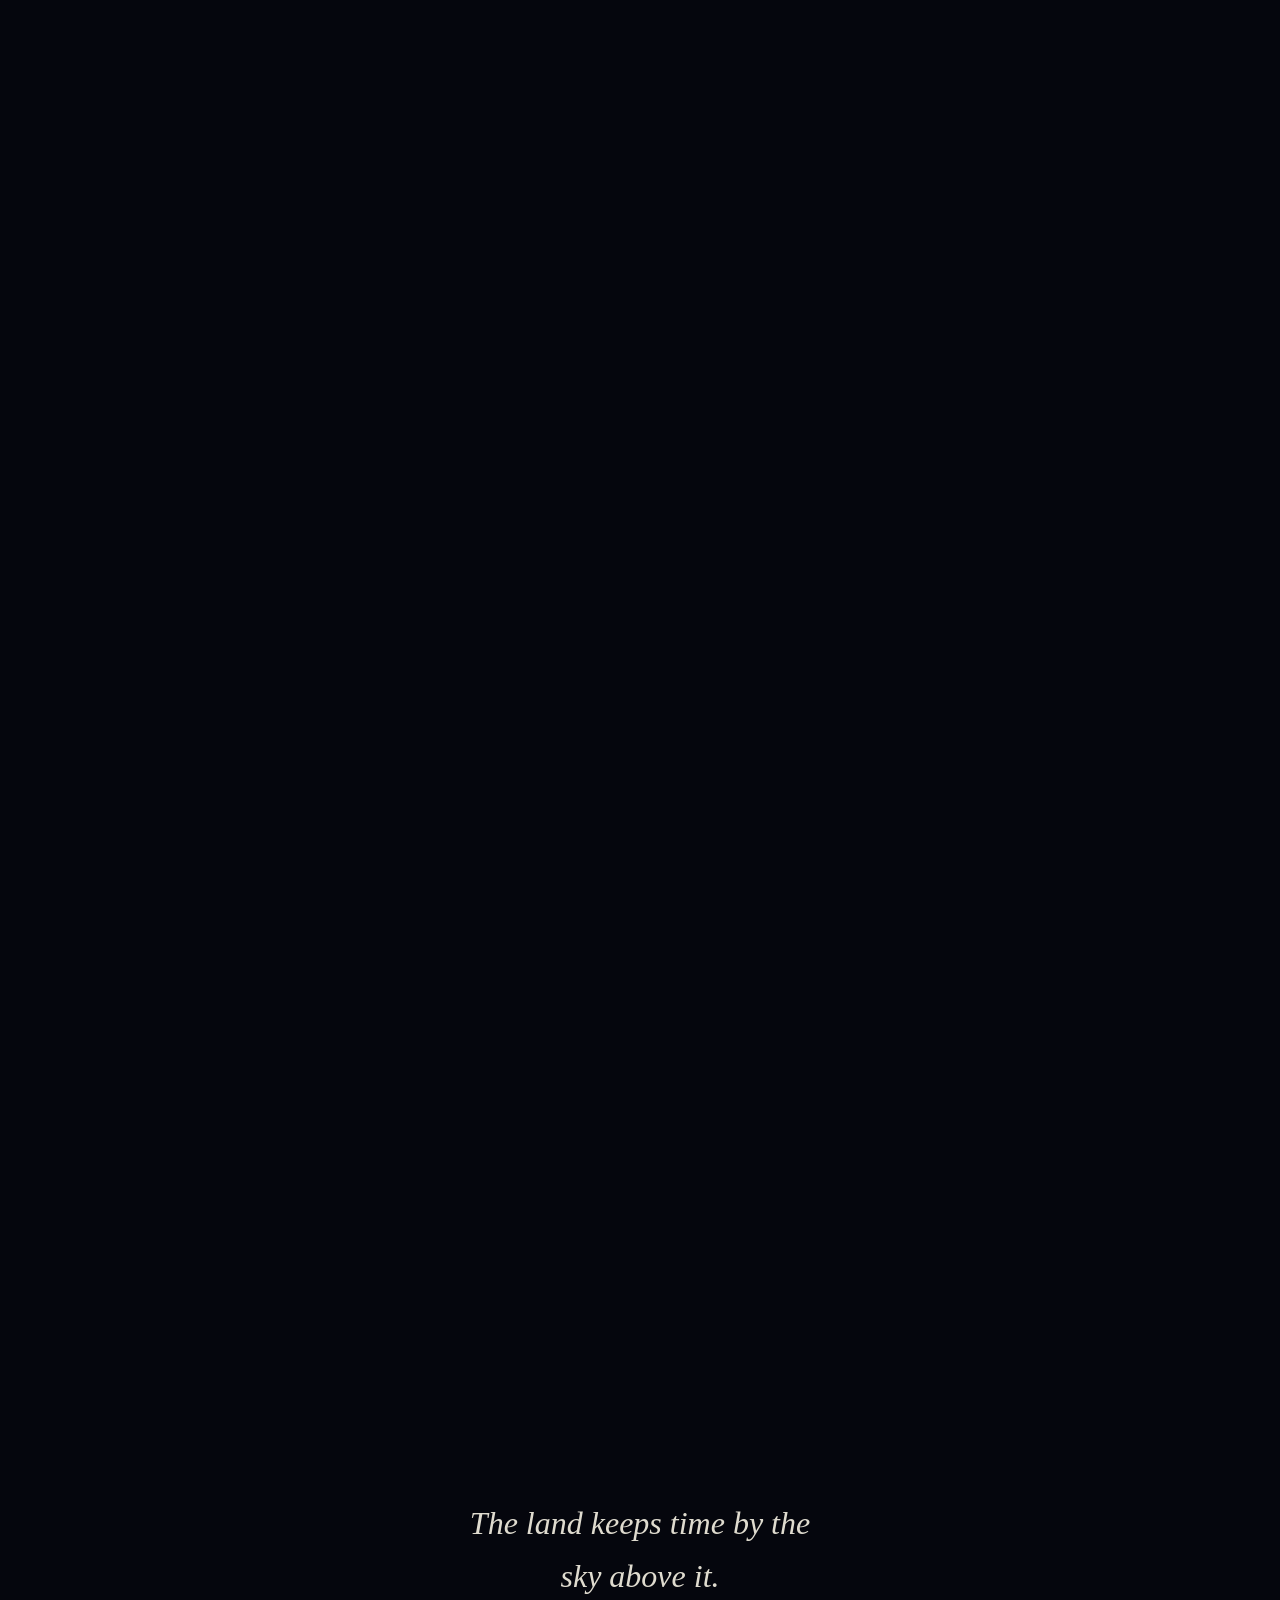
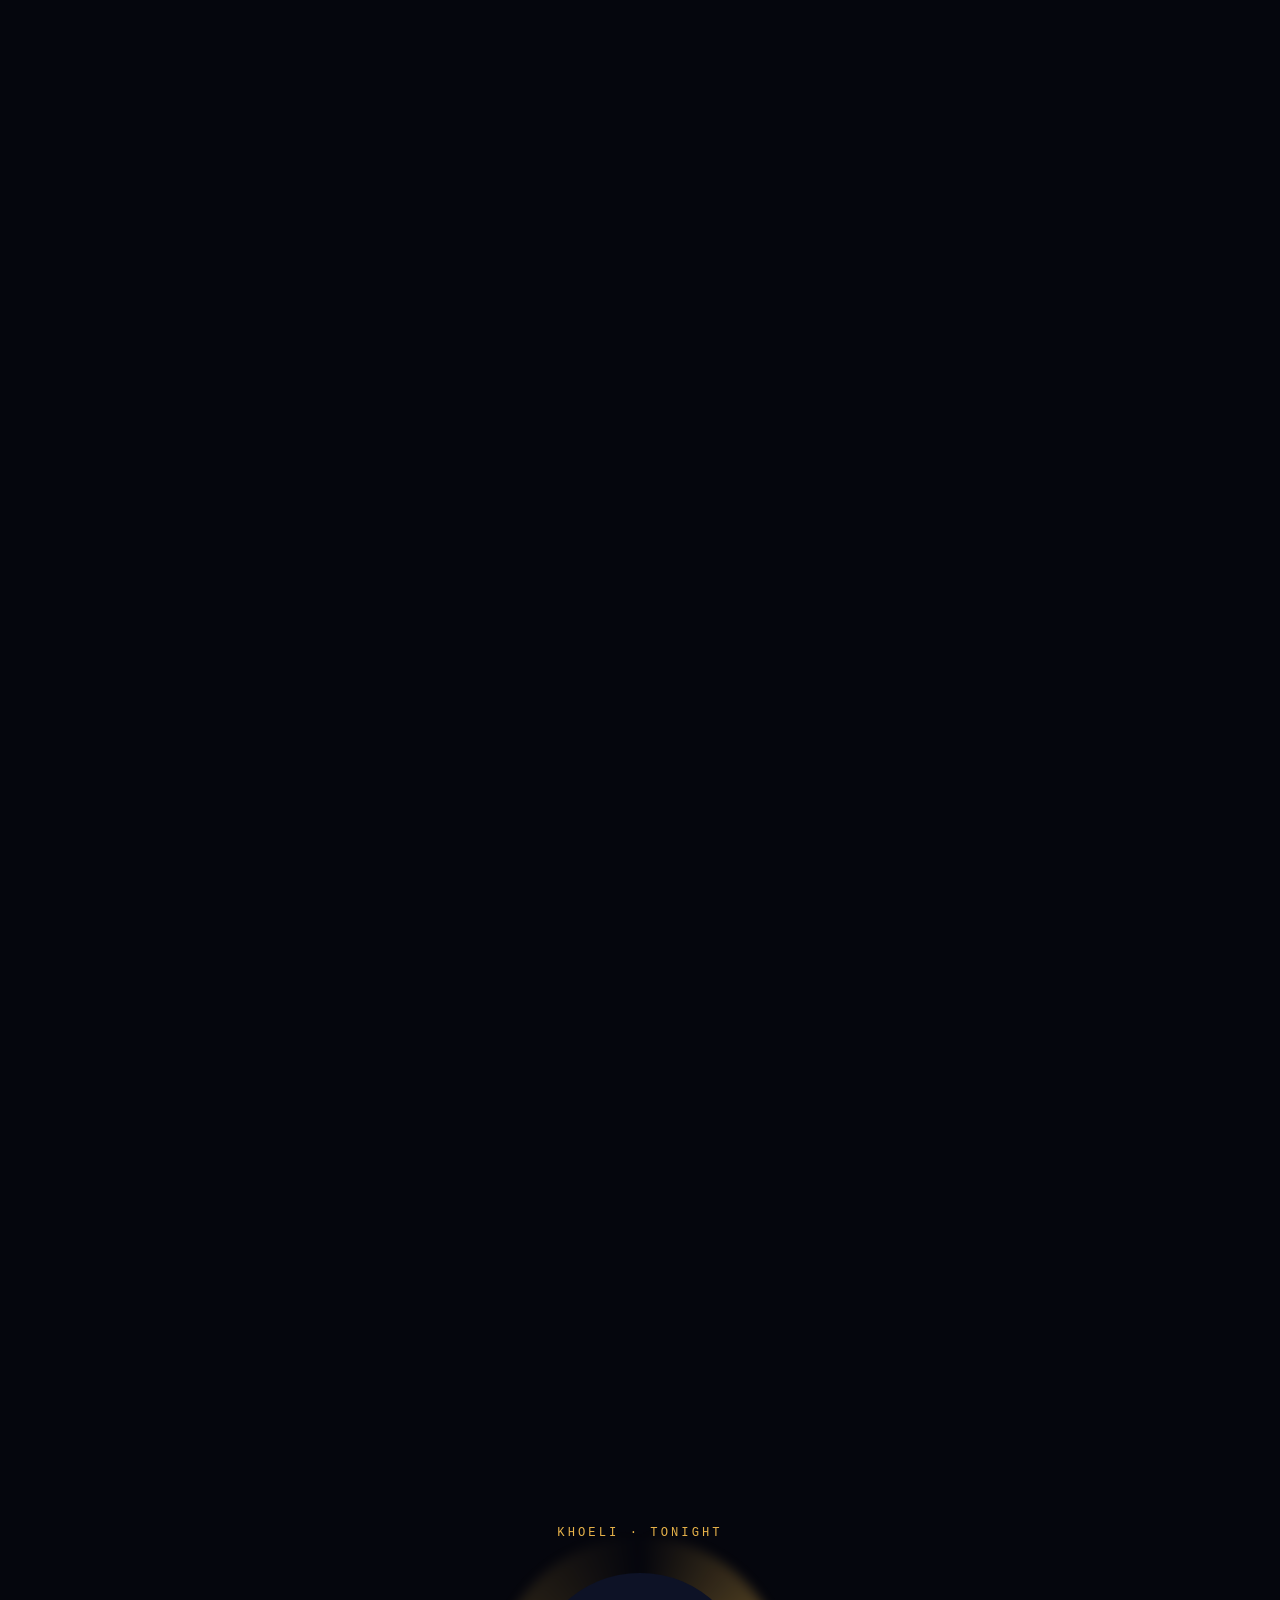
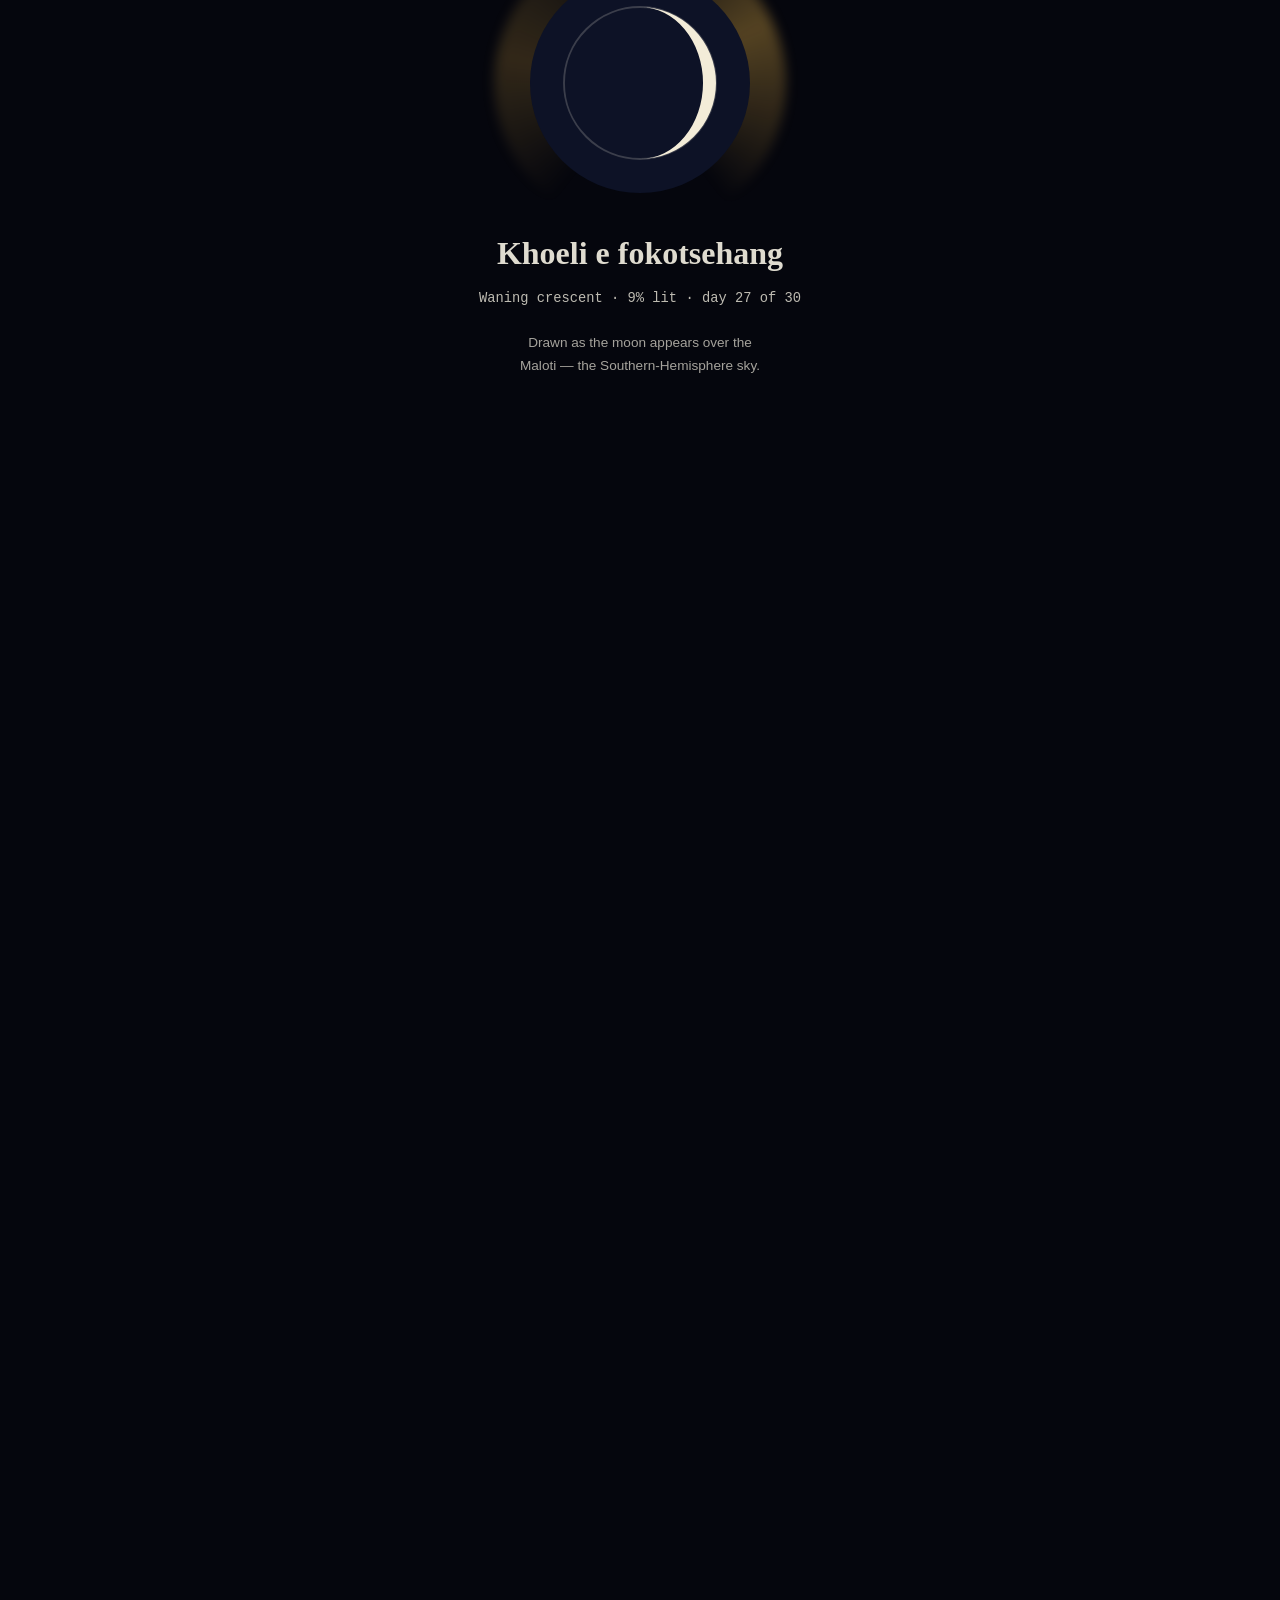
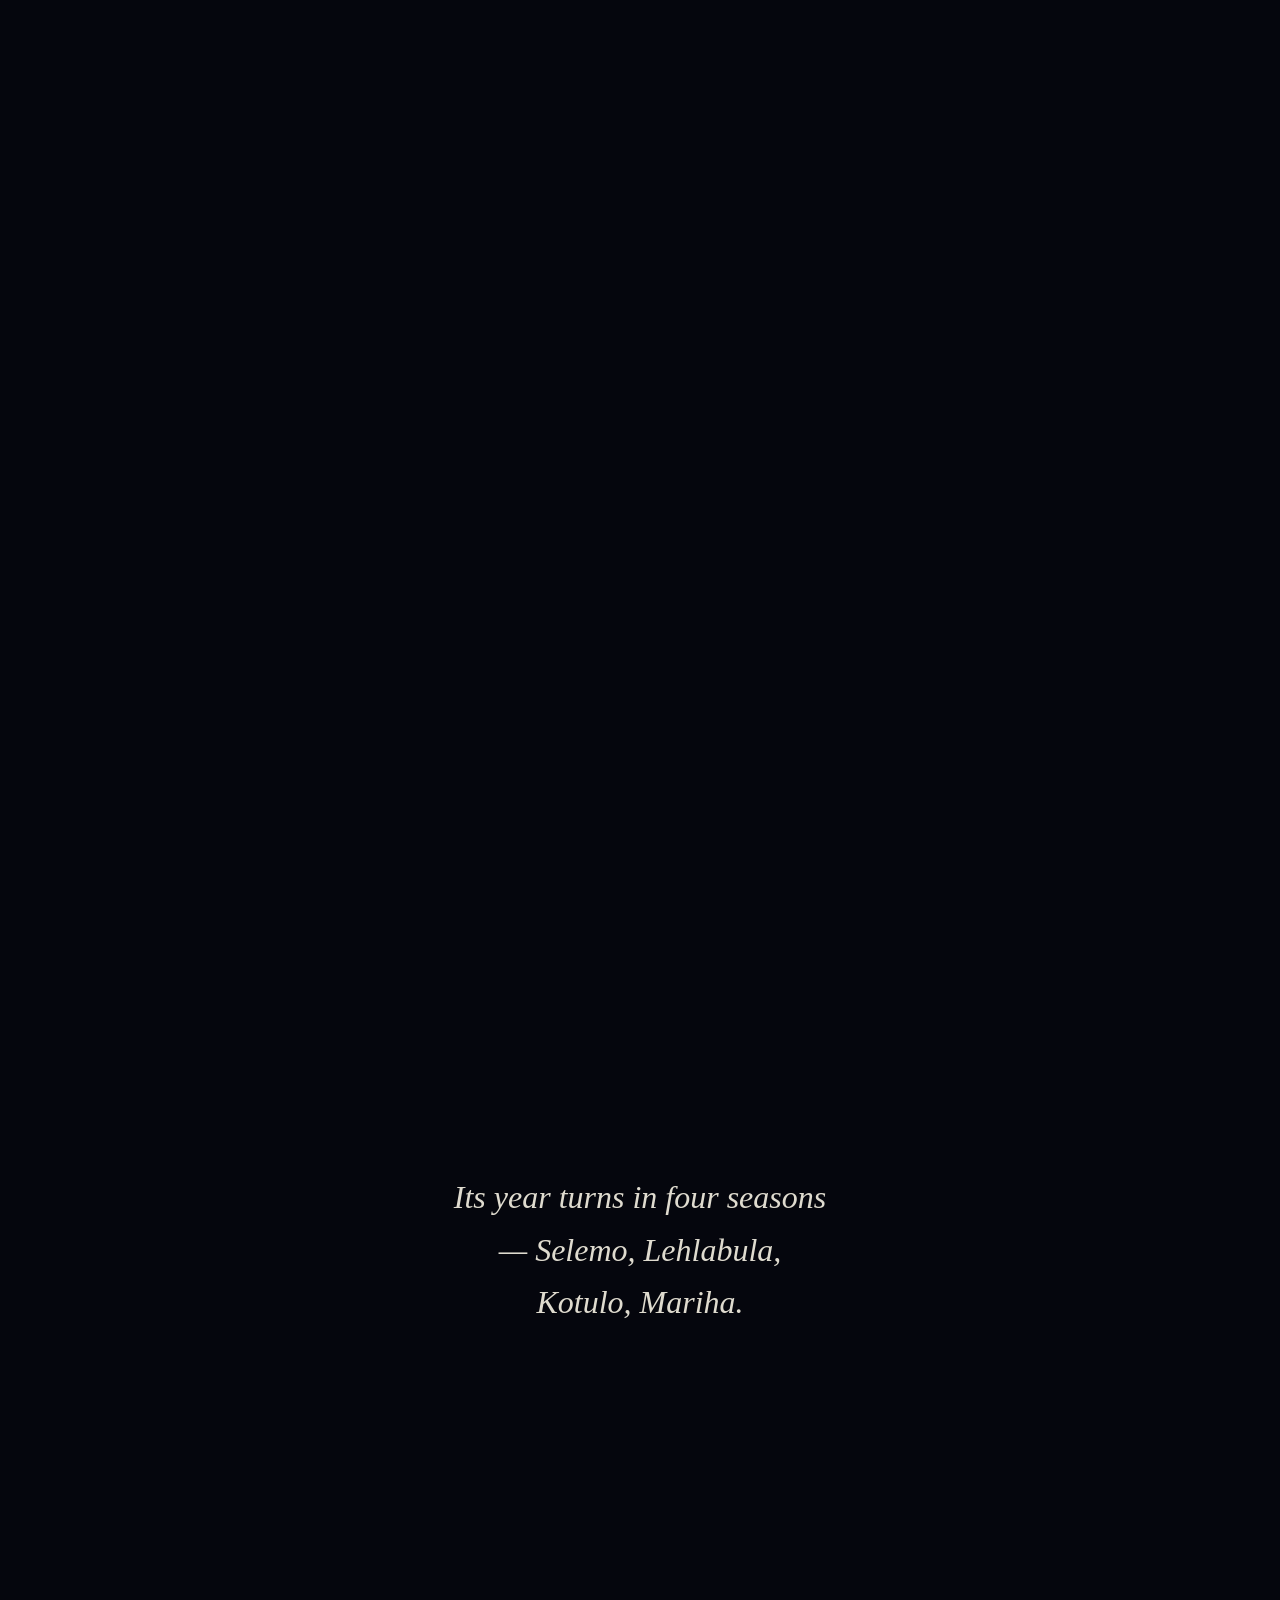
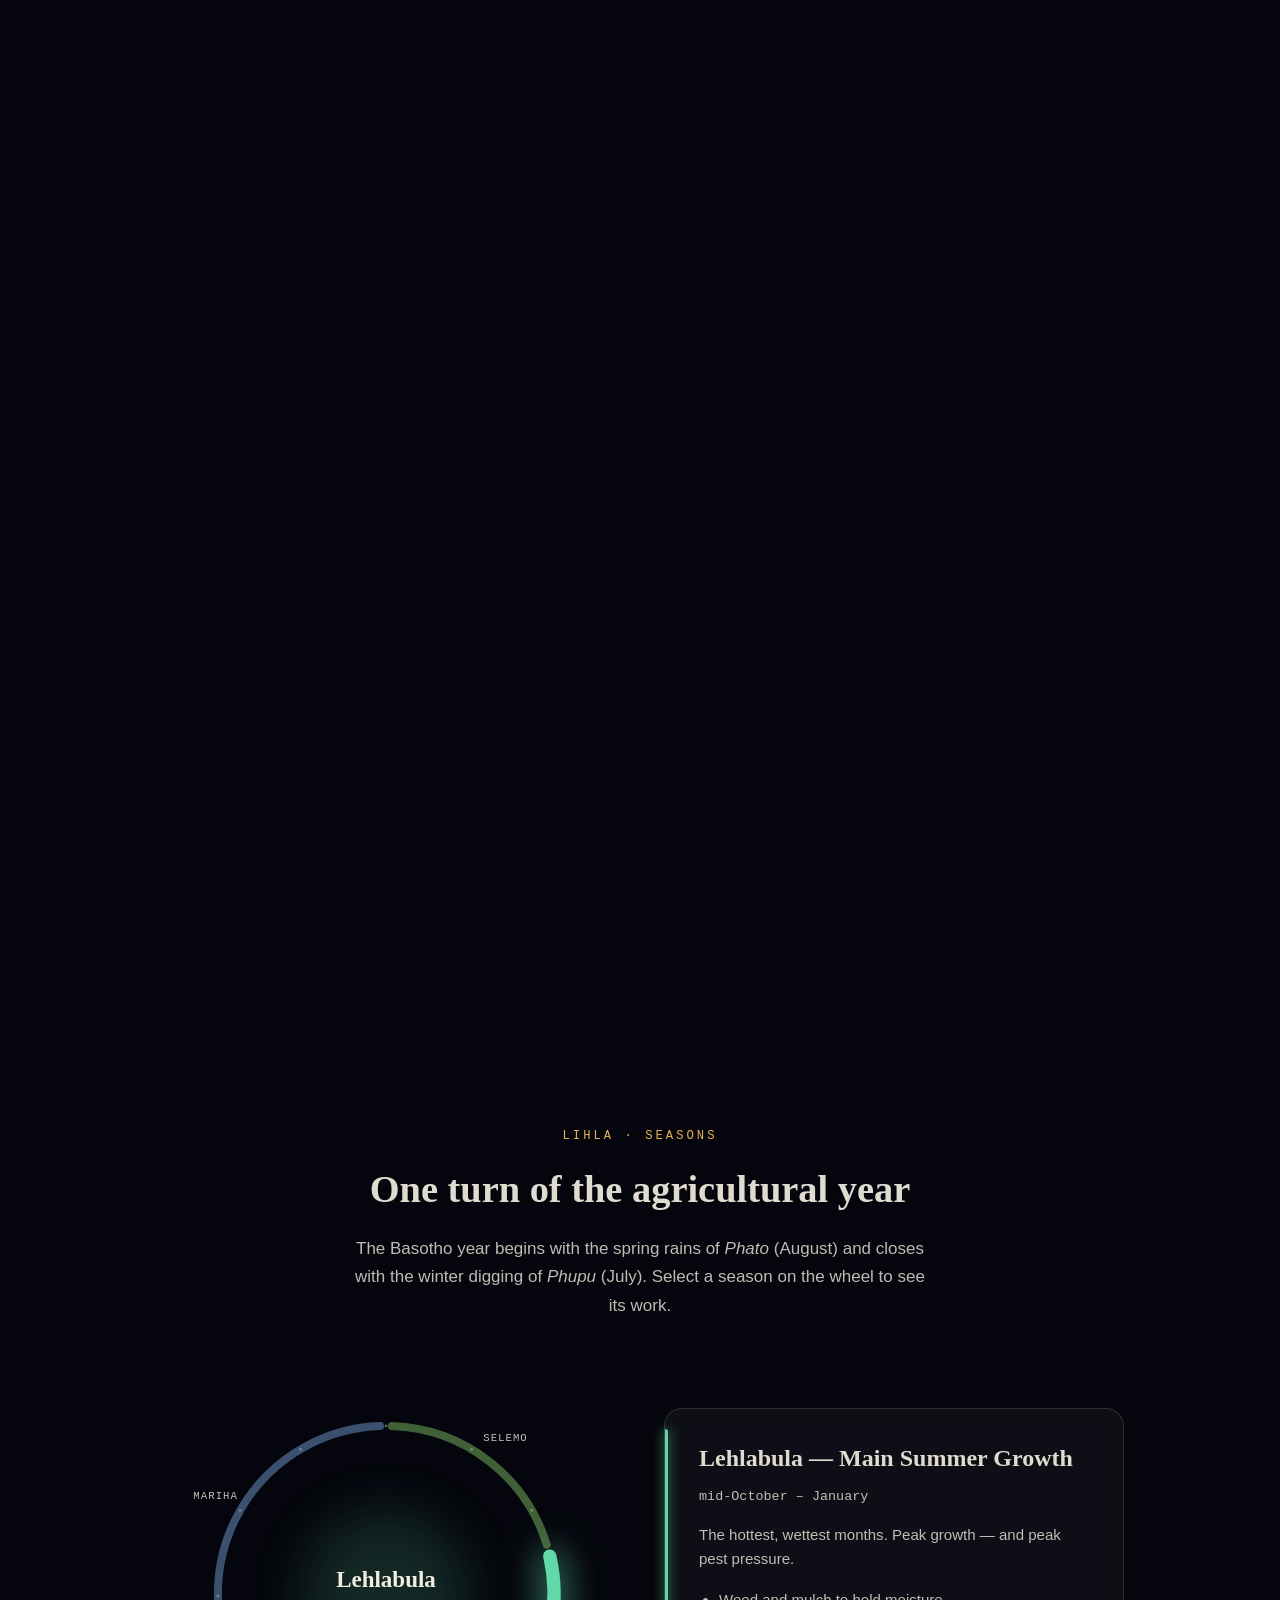
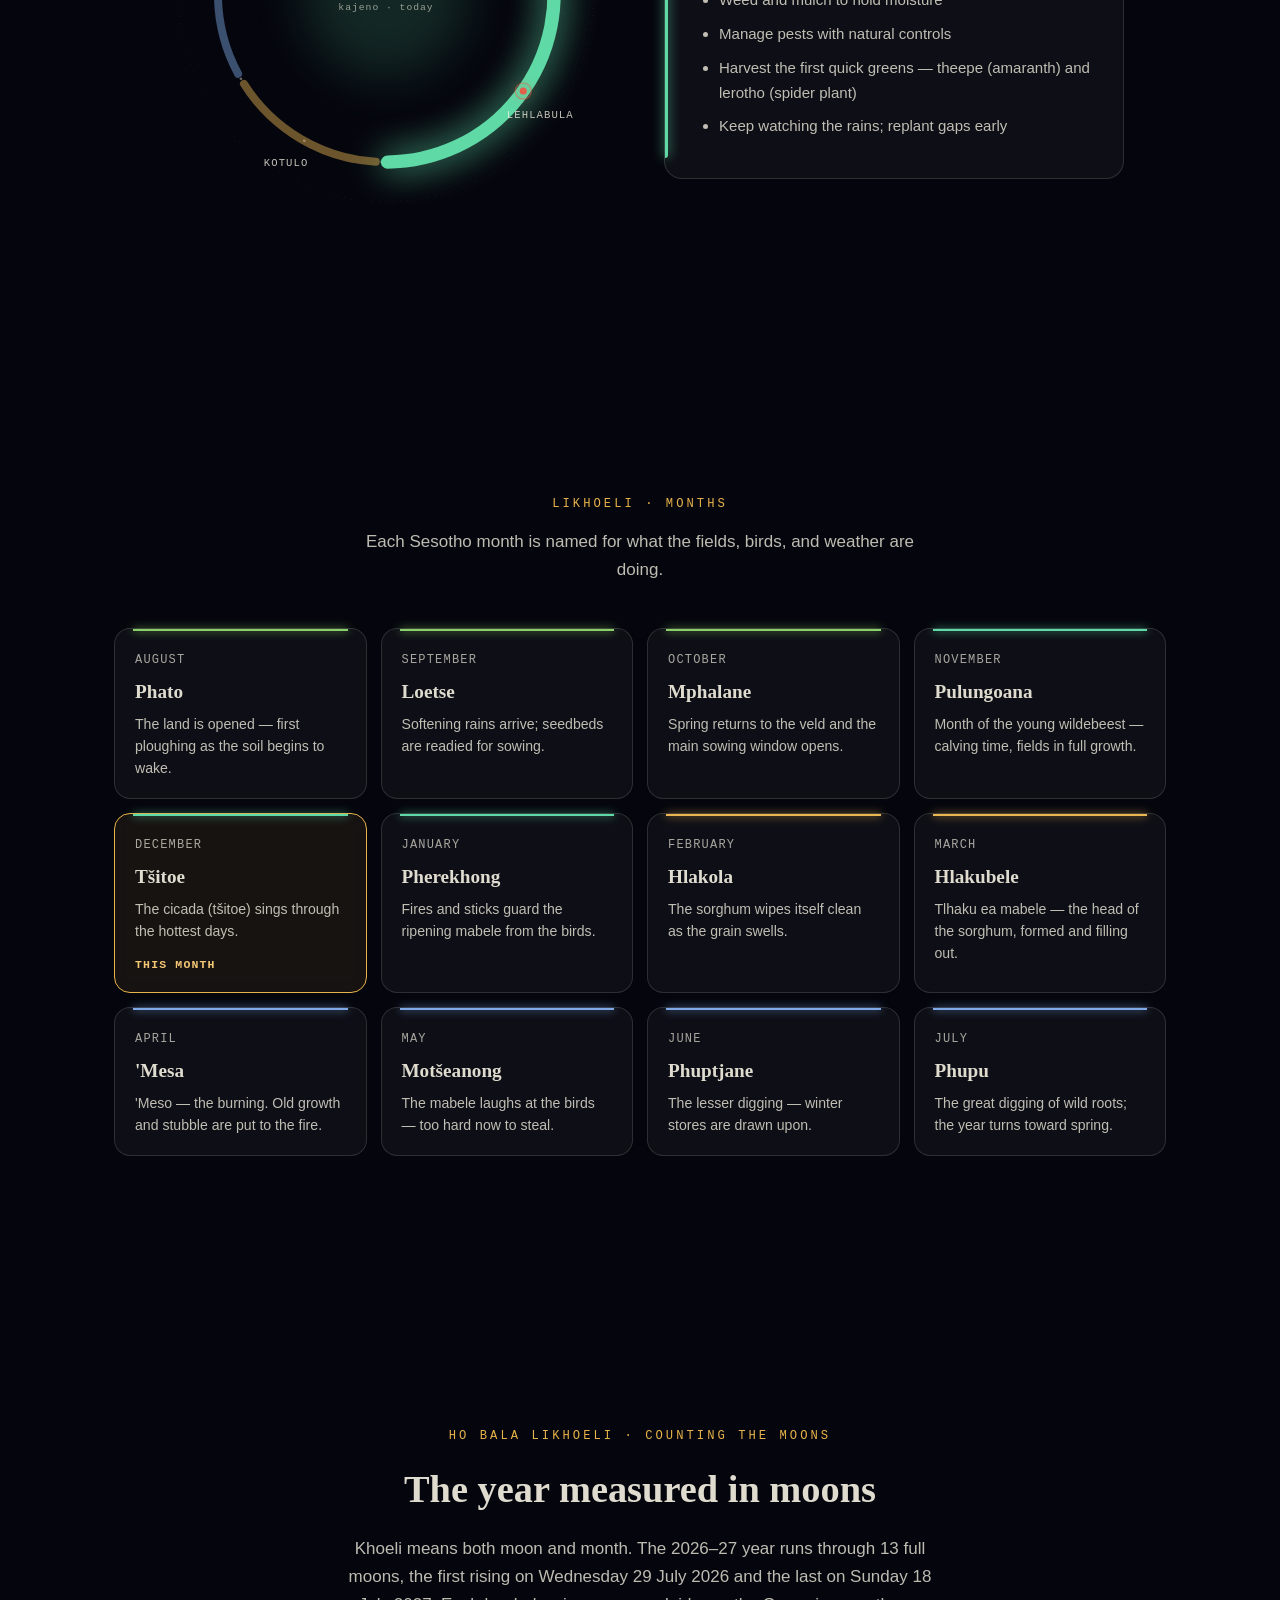
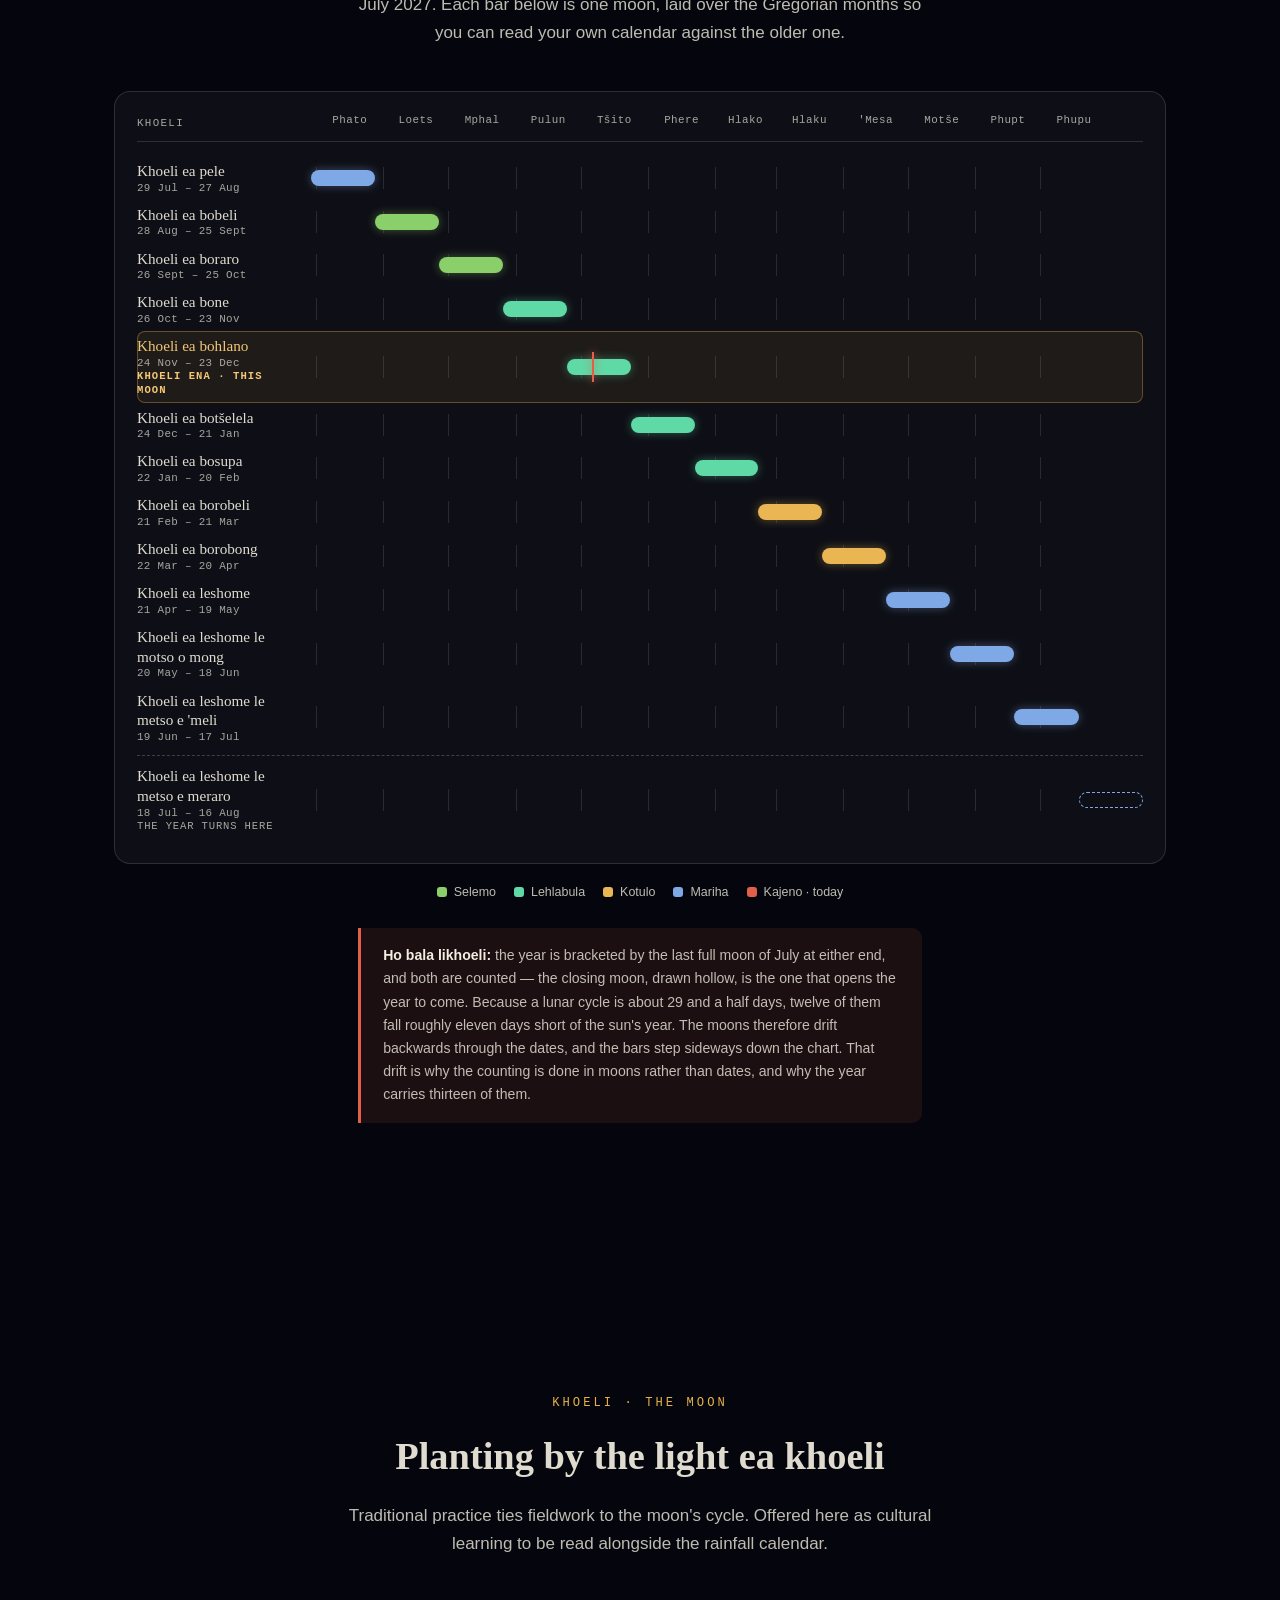
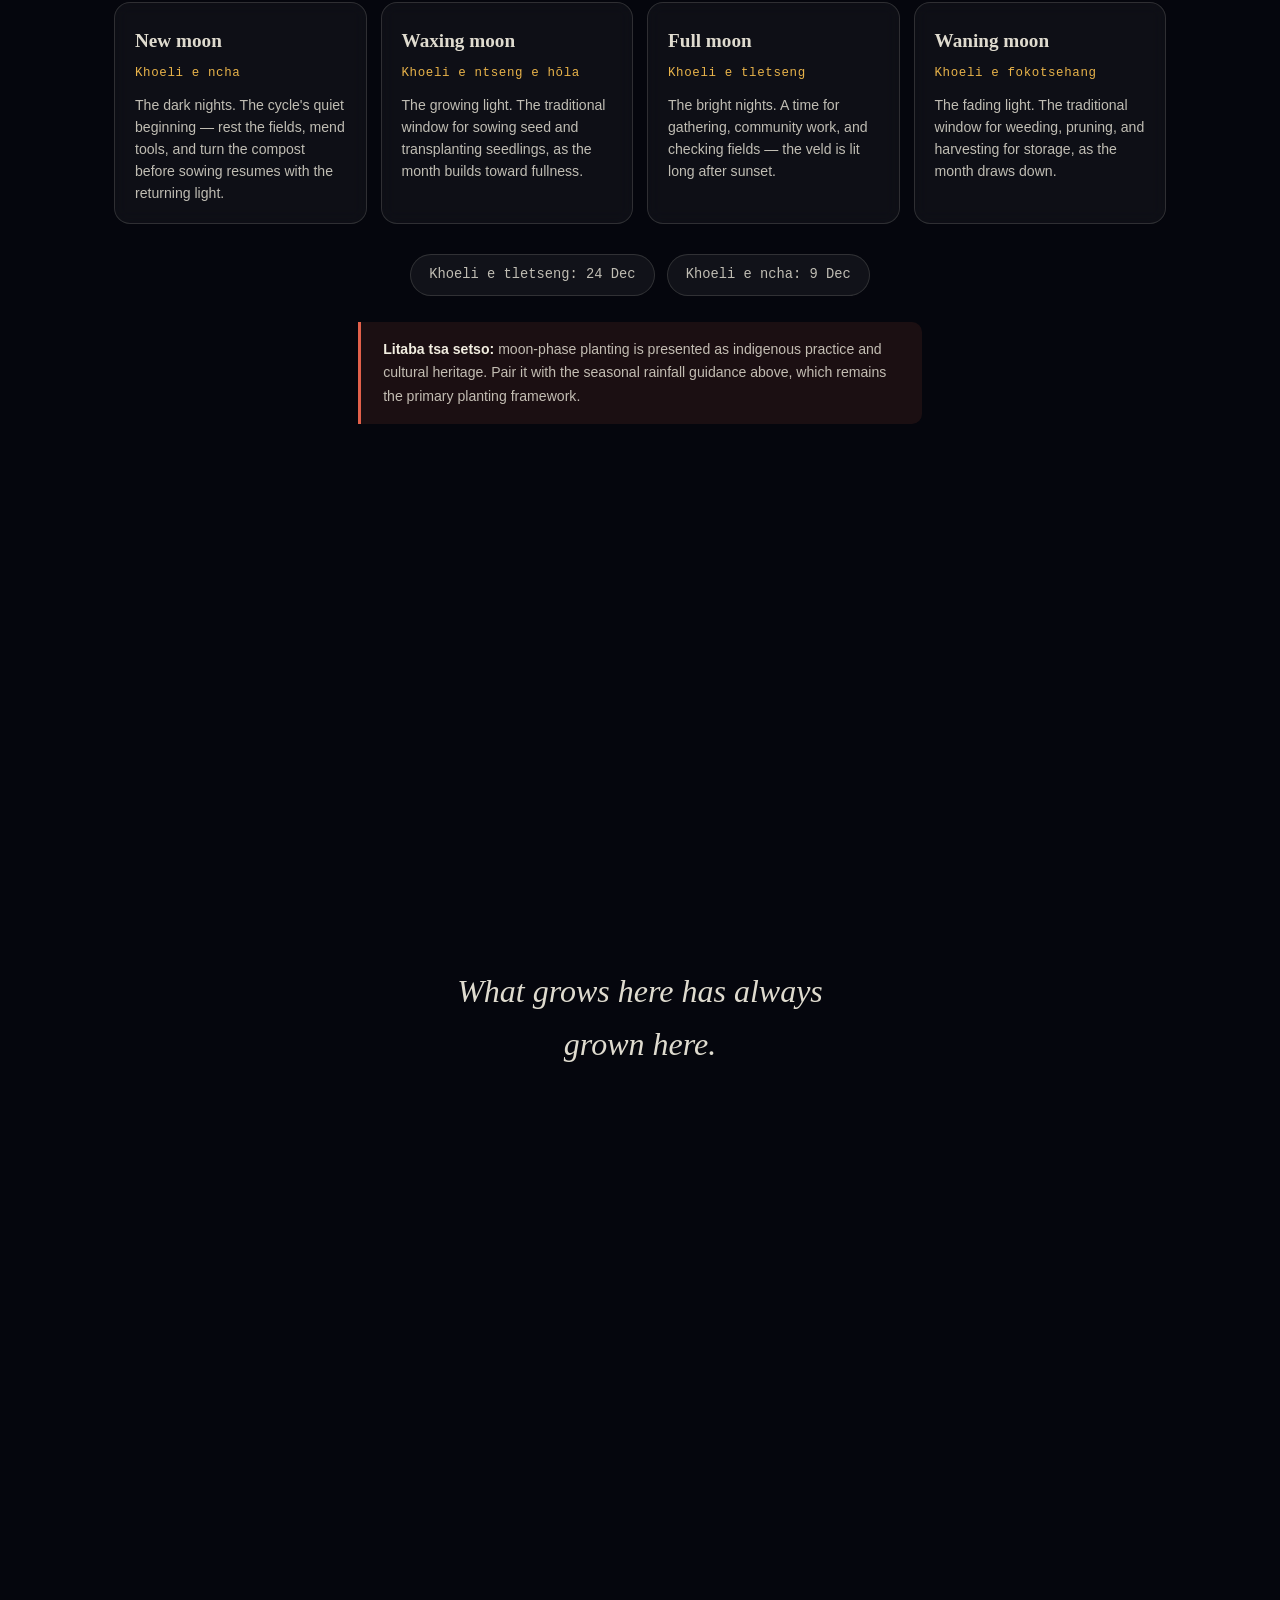
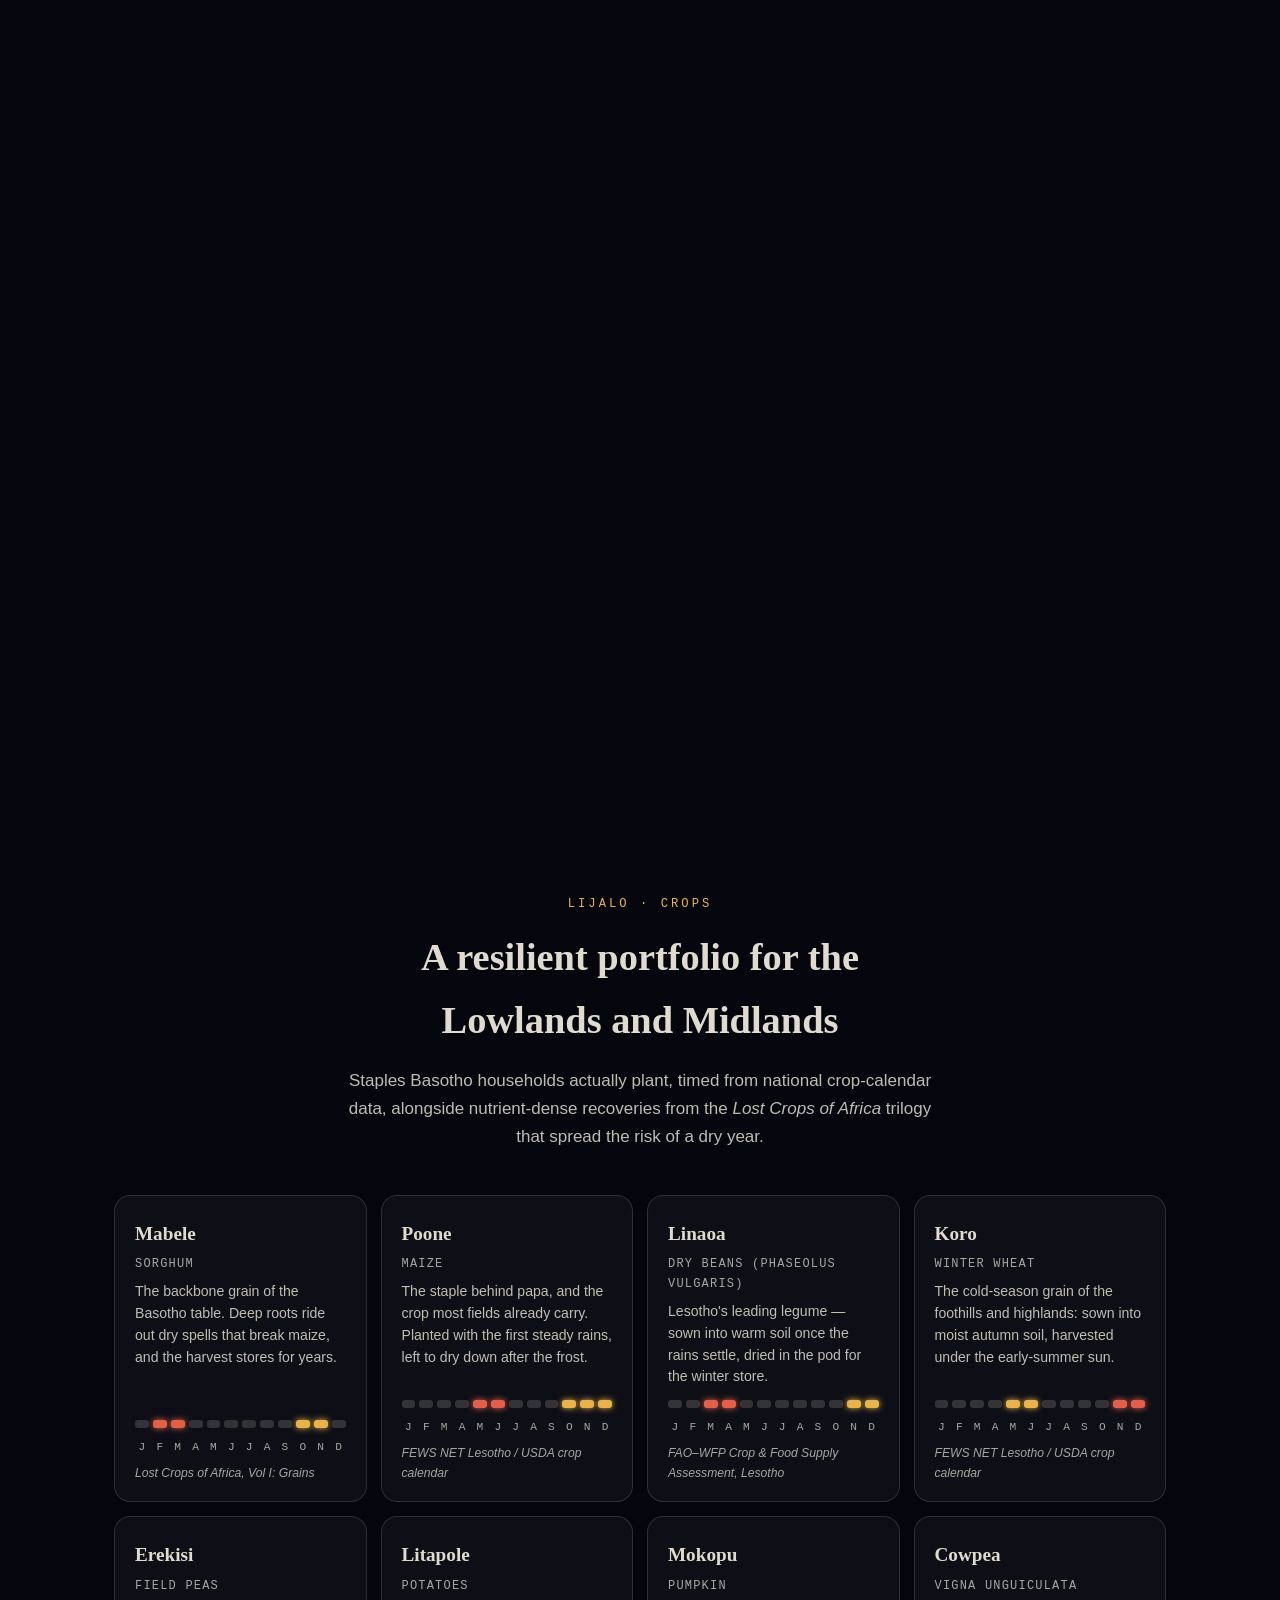
==== commit 811626d4: "Make the track actually loop, and credit Rosem in the footer The loop never fired. A track reaching " ====
--- a/index.html
+++ b/index.html
@@ -731,13 +731,20 @@
   font-size: 0.8rem;
   color: var(--text-mute);
 }
+/* The credit and the signature share the type of the line above them, so
+   the three read as one closing block rather than three separate voices. */
+footer .credit,
 footer .sign {
   margin-top: 6px;
-  font-family: var(--serif);
-  font-style: italic;
-  font-size: 0.92rem;
+  font-size: 0.8rem;
+  color: var(--text-mute);
+}
+footer .credit a {
   color: var(--text-soft);
-}
+  text-decoration: none;
+  border-bottom: 1px solid rgba(242, 238, 224, 0.25);
+}
+footer .credit a:hover { color: var(--gold-lift); border-bottom-color: var(--gold); }
 
 /* ---------- Suggestion box ---------- */
 .dock a.suggest { color: var(--gold); }
@@ -1165,6 +1172,7 @@
     <h3>Sources &amp; next steps</h3>
     <p class="body">Crop guidance drawn from <em>Lost Crops of Africa</em>, Vols I–III (National Academies Press), the FAO–WFP Crop &amp; Food Supply Assessment for Lesotho, and FEWS NET / USDA crop calendars. Sesotho throughout uses Lesotho orthography.</p>
     <p class="fine">Alemanaka — a cultural preservation project. Sample edition, 2026–27 growing year.</p>
+    <p class="credit">Music: <a href="https://soundcloud.com/rosem-sc/hae" target="_blank" rel="noopener noreferrer">Hae</a> by <a href="https://soundcloud.com/rosem-sc" target="_blank" rel="noopener noreferrer">Rosem</a></p>
     <p class="sign">Created by Barefaced Media</p>
   </div>
 </footer>
@@ -1291,13 +1299,17 @@
   var frame = document.getElementById("sc-player");
   var STORE = "alemanaka-sound";
   var widget = null;
-  var playing = false;
+
+  // What the reader asked for, kept apart from what the player is doing at
+  // this instant. A track reaching its end fires PAUSE, and folding that back
+  // into the same flag was what stopped the loop restarting.
+  var wantSound = false;
 
   function paint() {
-    btn.setAttribute("aria-pressed", playing ? "true" : "false");
-    label.textContent = playing ? "Sound on" : "Sound off";
+    btn.setAttribute("aria-pressed", wantSound ? "true" : "false");
+    label.textContent = wantSound ? "Sound on" : "Sound off";
     btn.setAttribute("aria-label",
-      (playing ? "Mute" : "Play") + " background music: Hae by Rosem");
+      (wantSound ? "Mute" : "Play") + " background music: Hae by Rosem");
   }
 
   function ready() {
@@ -1308,10 +1320,15 @@
       btn.hidden = false;
       widget.setVolume(55);
 
-      // Loop: SoundCloud does not repeat a single track on its own.
+      // Loop: SoundCloud does not repeat a single track on its own. The
+      // rewind needs a beat to settle before play is called again, or the
+      // widget swallows it and the track simply stops.
       widget.bind(SC.Widget.Events.FINISH, function () {
+        if (!wantSound) return;
         widget.seekTo(0);
-        if (playing) widget.play();
+        setTimeout(function () {
+          if (wantSound) widget.play();
+        }, 120);
       });
 
       // A reader who turned it on last time gets it back, but only once
@@ -1320,26 +1337,17 @@
         var resume = function () {
           document.removeEventListener("pointerdown", resume);
           document.removeEventListener("keydown", resume);
-          if (!playing) { playing = true; widget.play(); paint(); }
+          if (!wantSound) { wantSound = true; widget.play(); paint(); }
         };
         document.addEventListener("pointerdown", resume, { once: true });
         document.addEventListener("keydown", resume, { once: true });
       }
     });
 
-    widget.bind(SC.Widget.Events.PLAY,  function () { playing = true;  paint(); });
-    widget.bind(SC.Widget.Events.PAUSE, function () { playing = false; paint(); });
-
     btn.addEventListener("click", function () {
-      if (playing) {
-        widget.pause();
-        playing = false;
-        try { localStorage.setItem(STORE, "off"); } catch (e) {}
-      } else {
-        widget.play();
-        playing = true;
-        try { localStorage.setItem(STORE, "on"); } catch (e) {}
-      }
+      wantSound = !wantSound;
+      if (wantSound) widget.play(); else widget.pause();
+      try { localStorage.setItem(STORE, wantSound ? "on" : "off"); } catch (e) {}
       paint();
     });
 
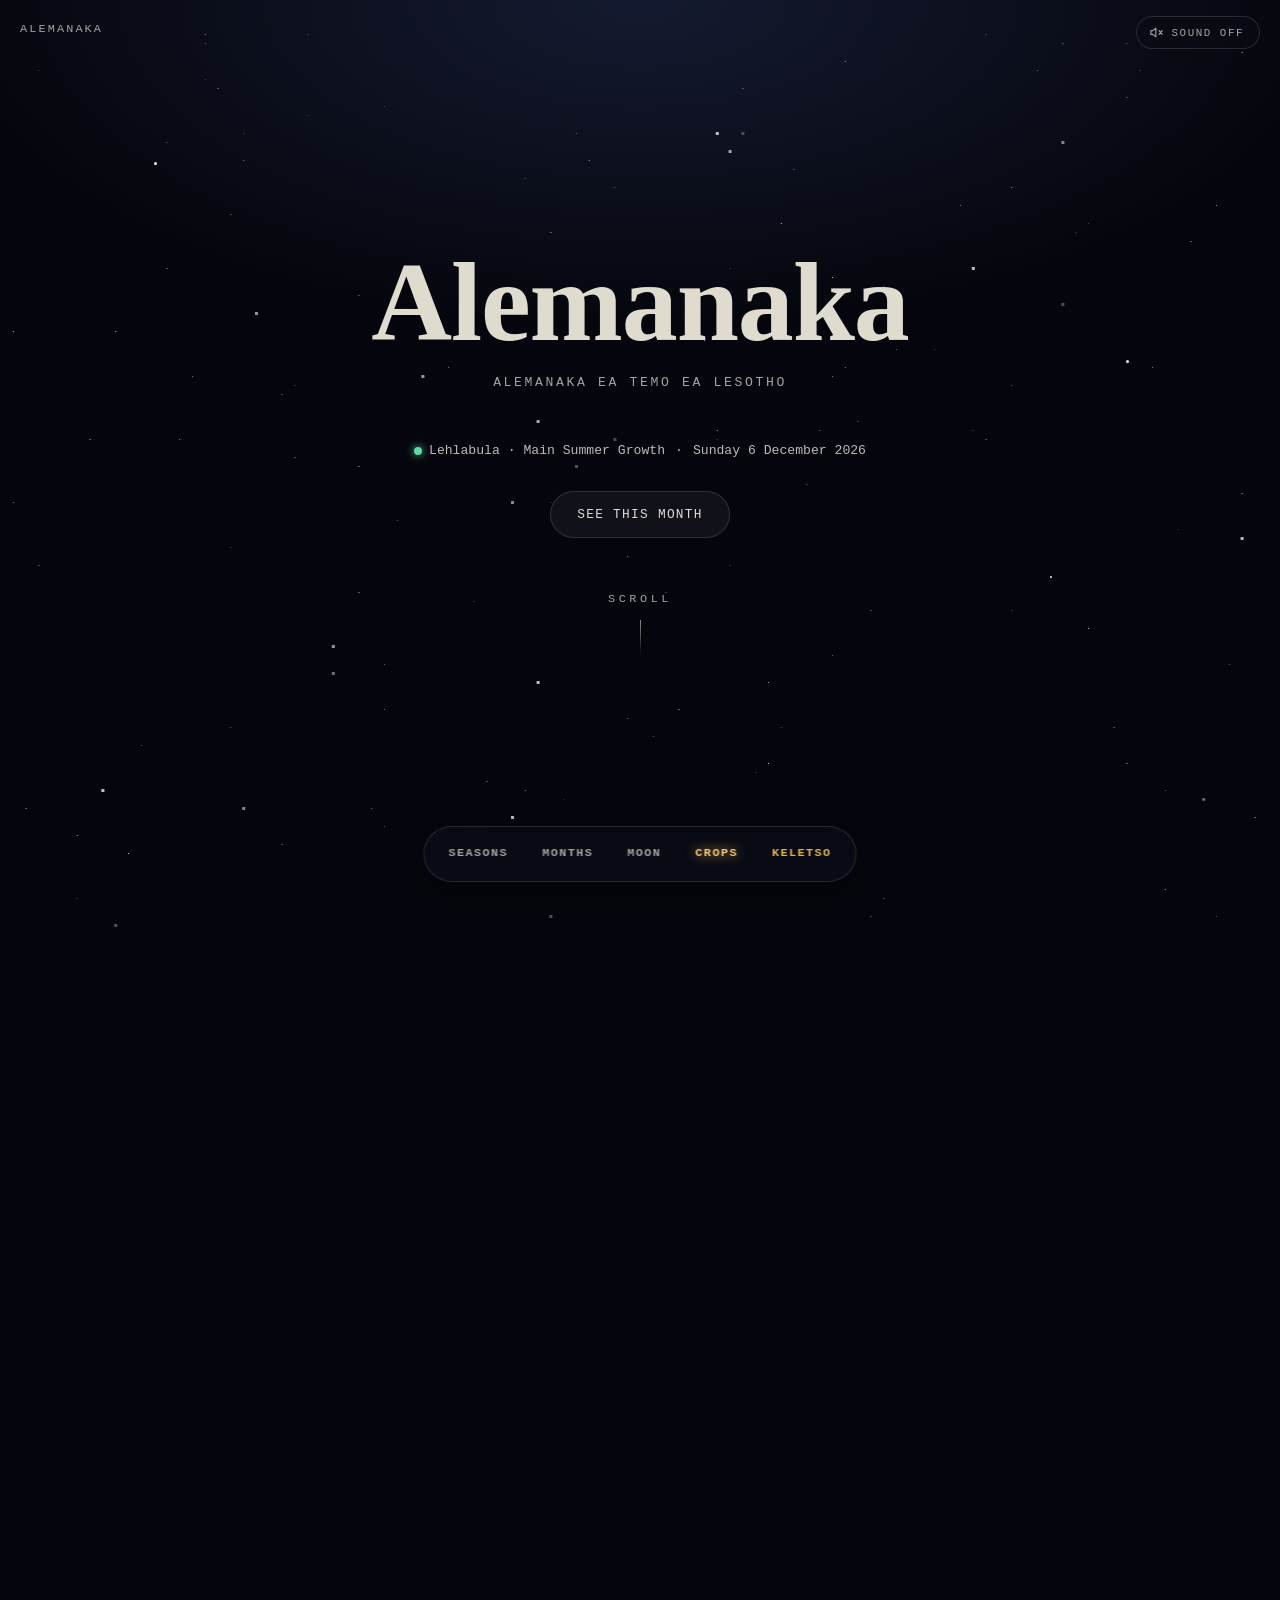
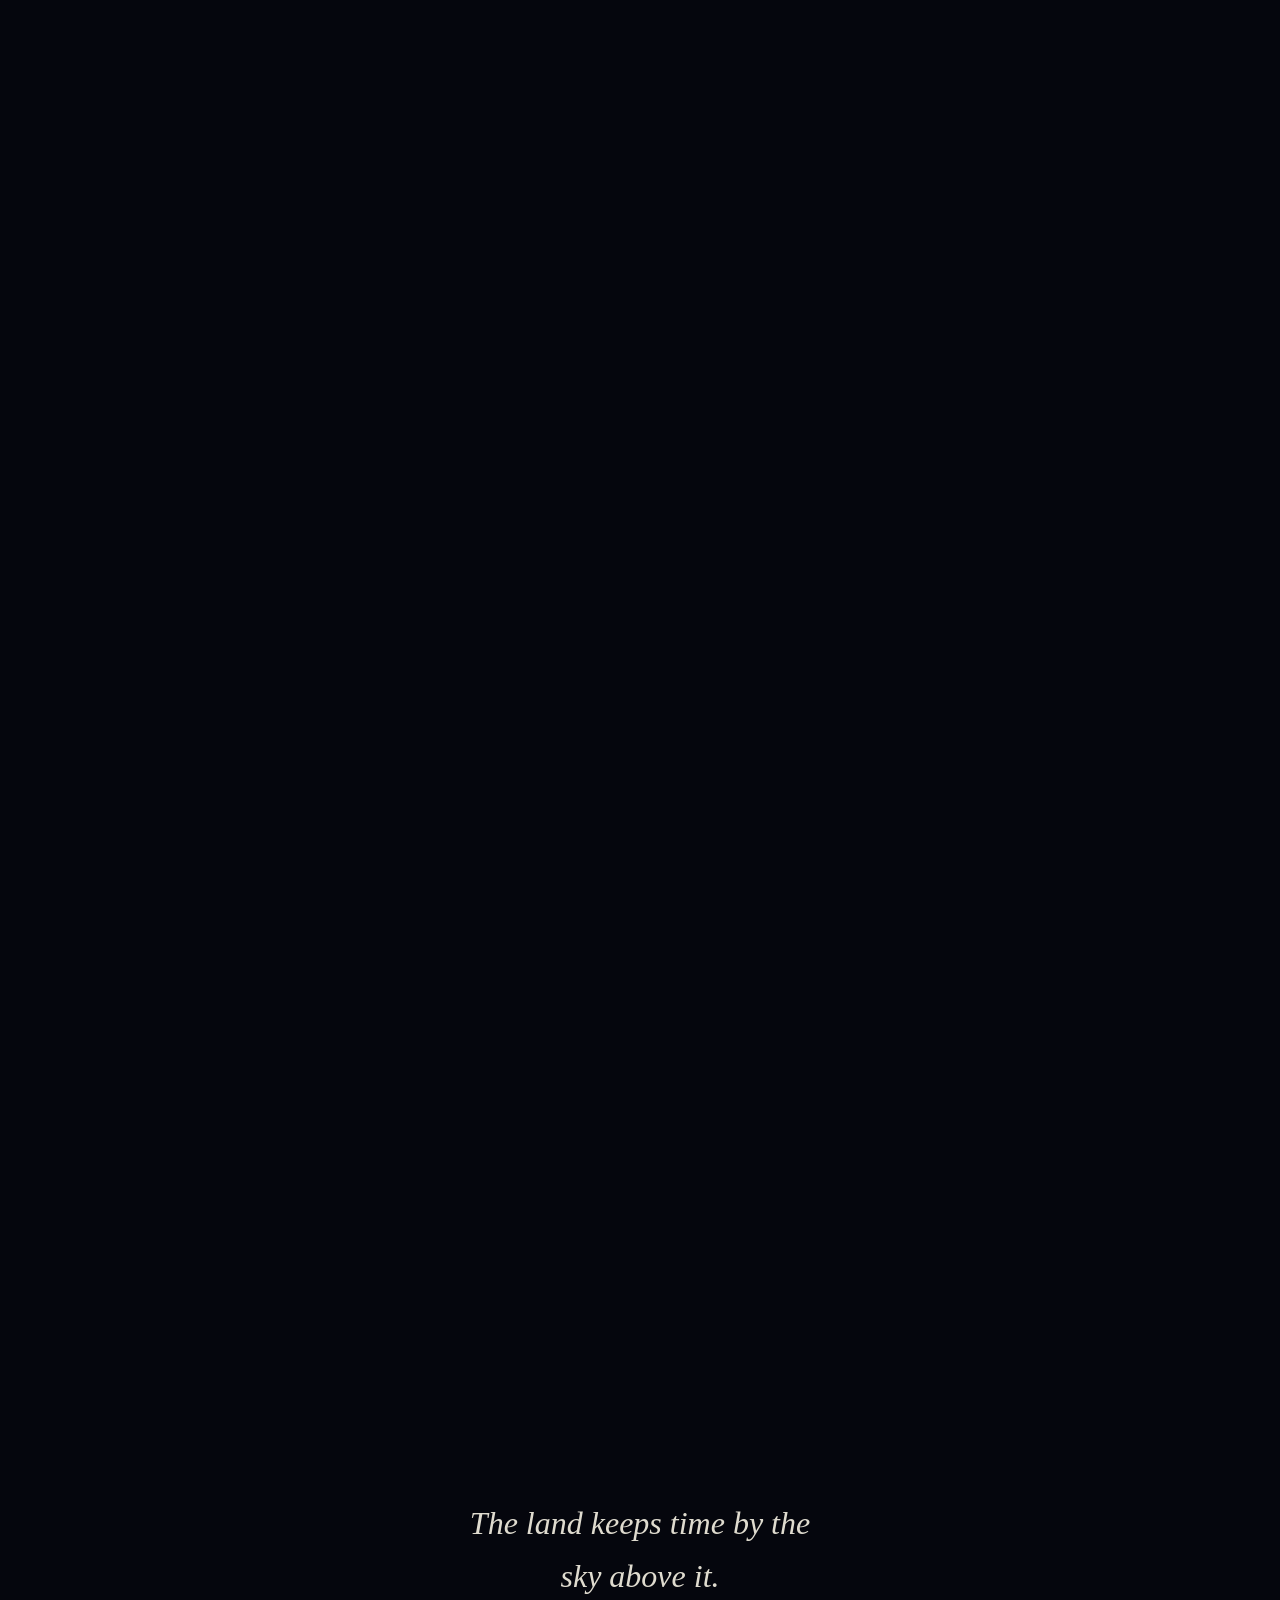
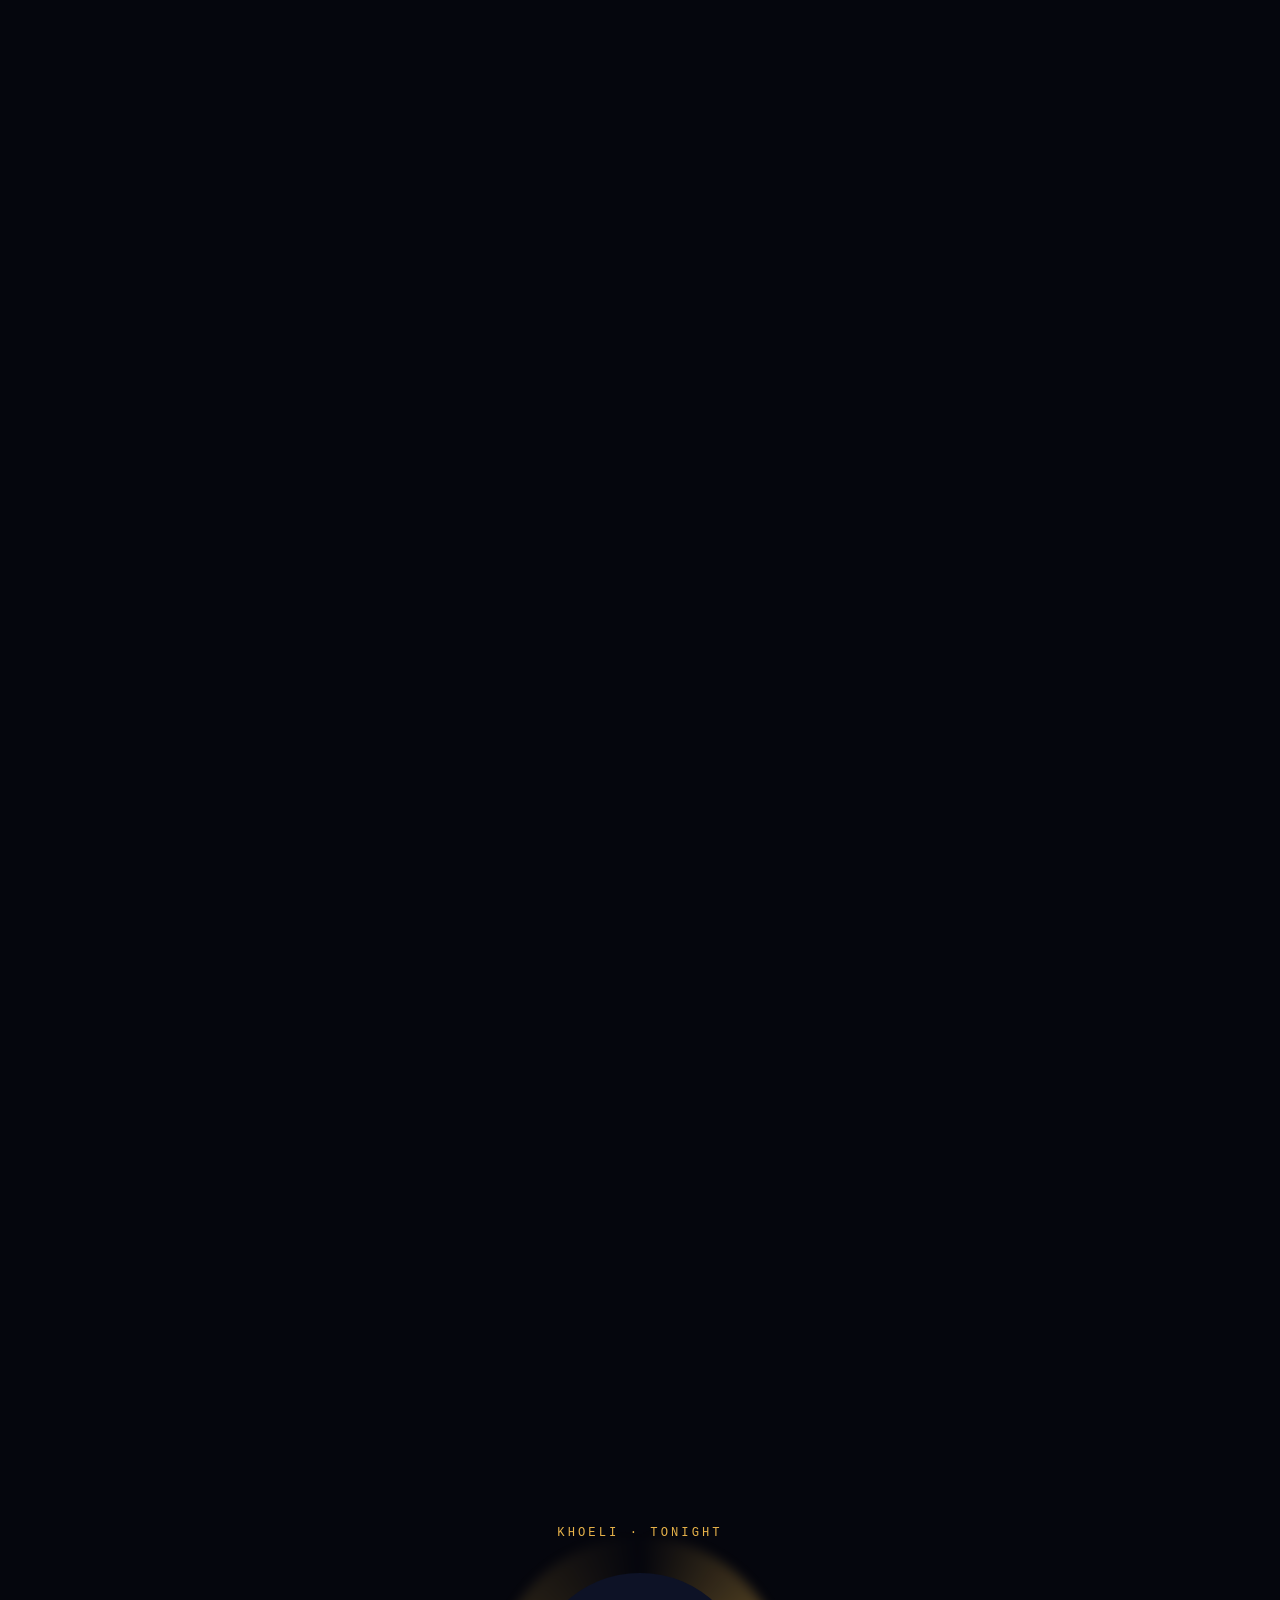
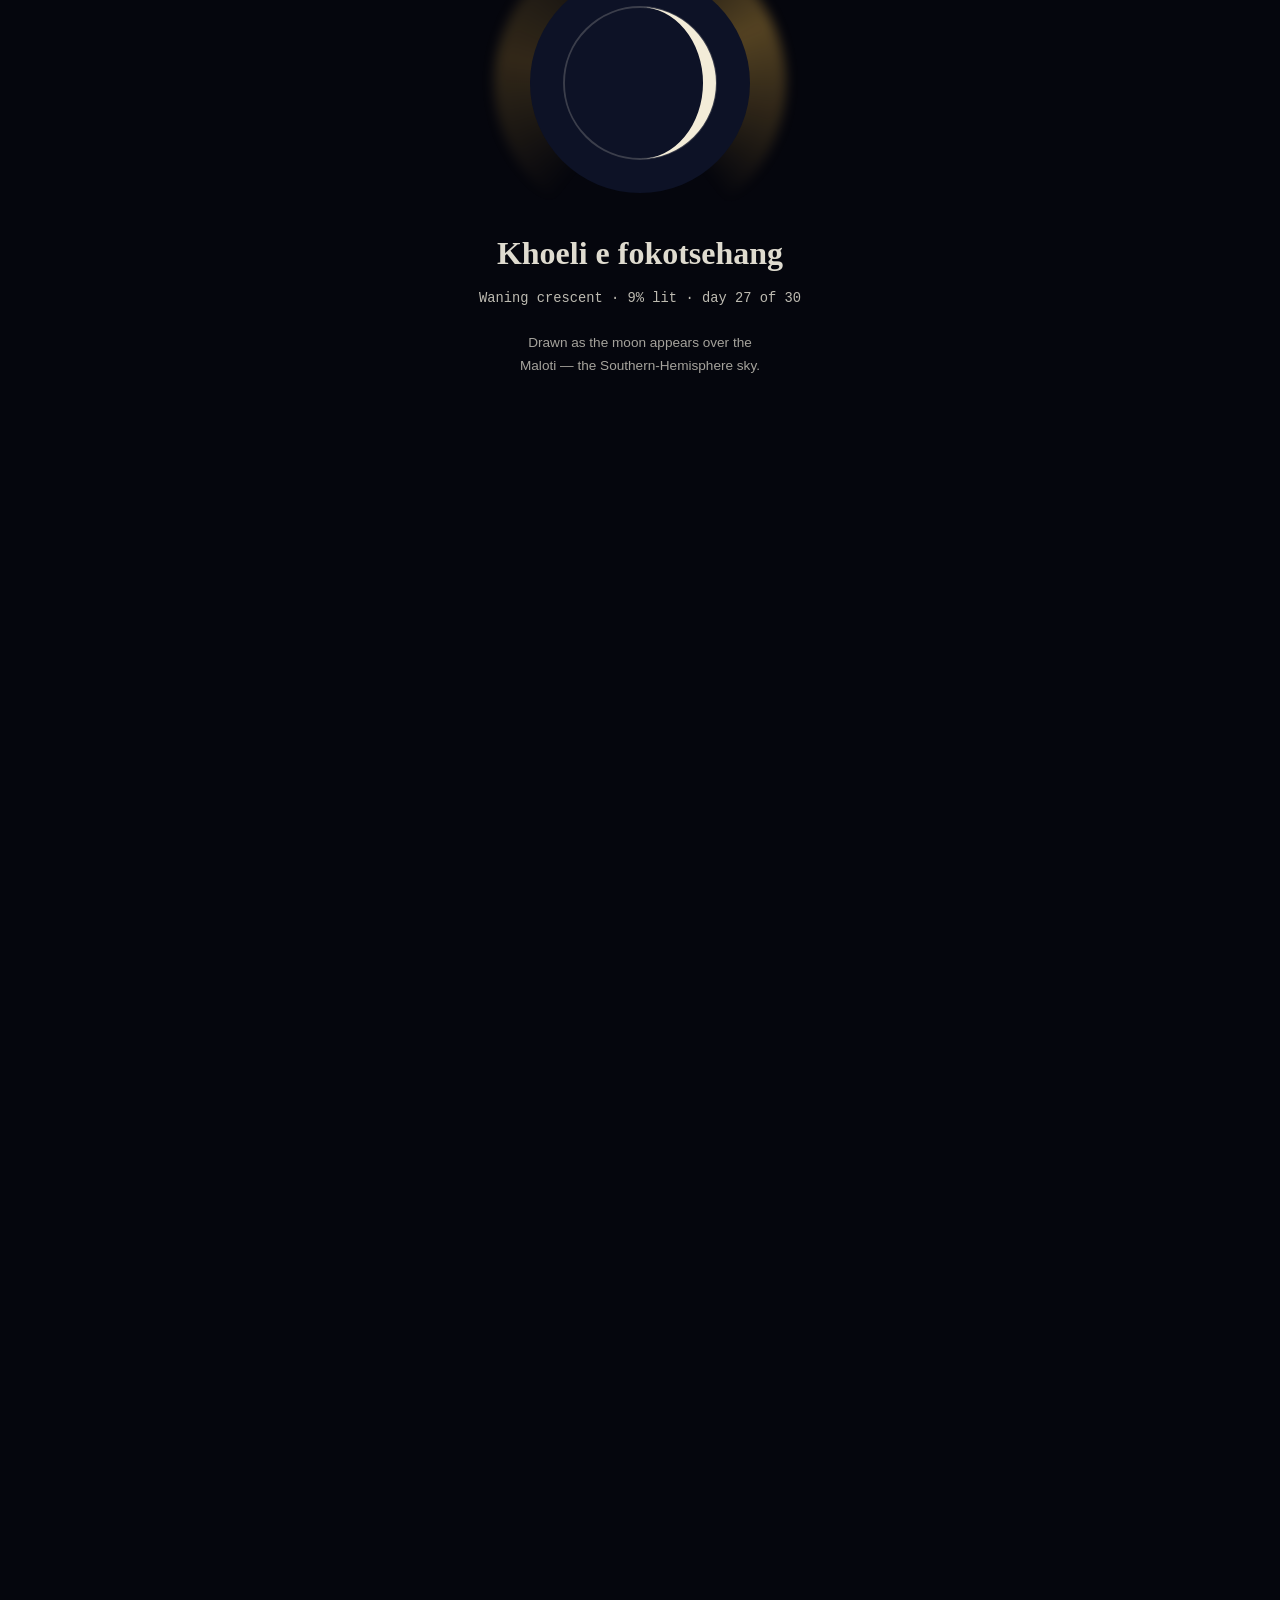
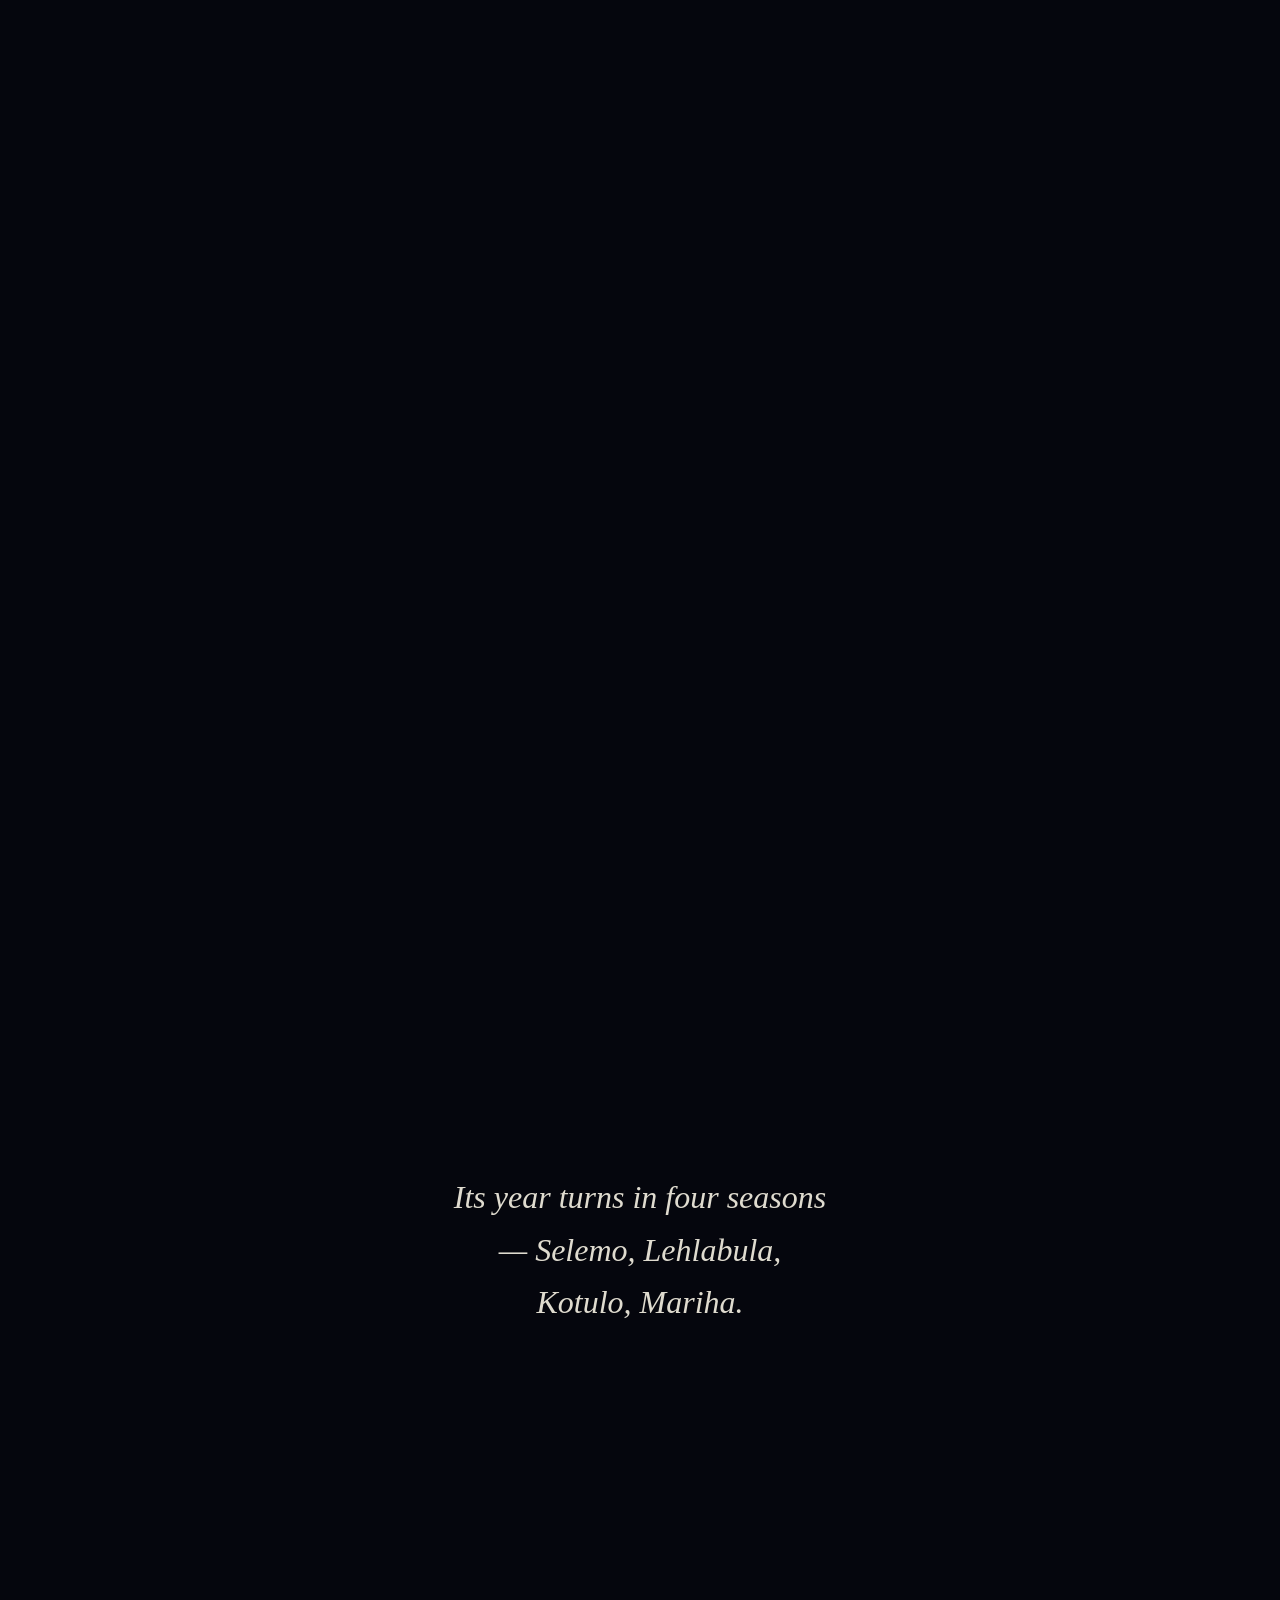
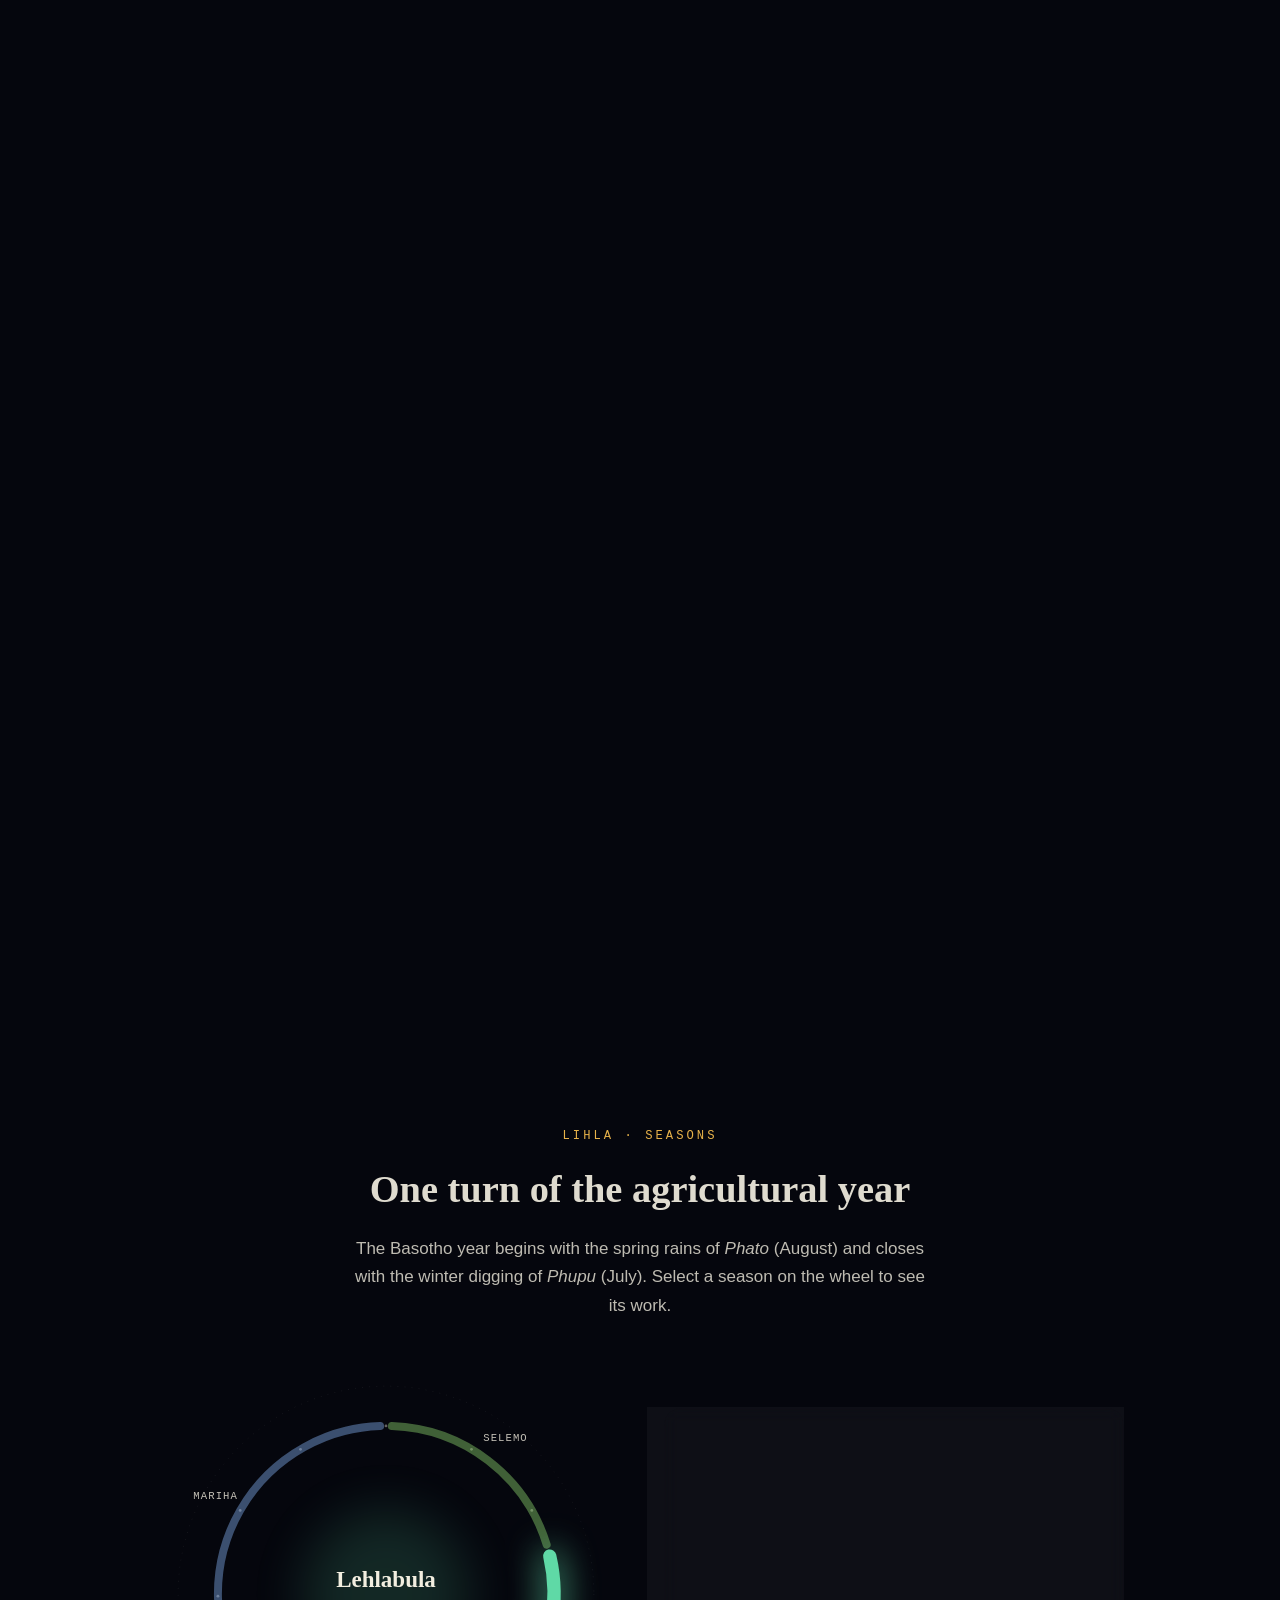
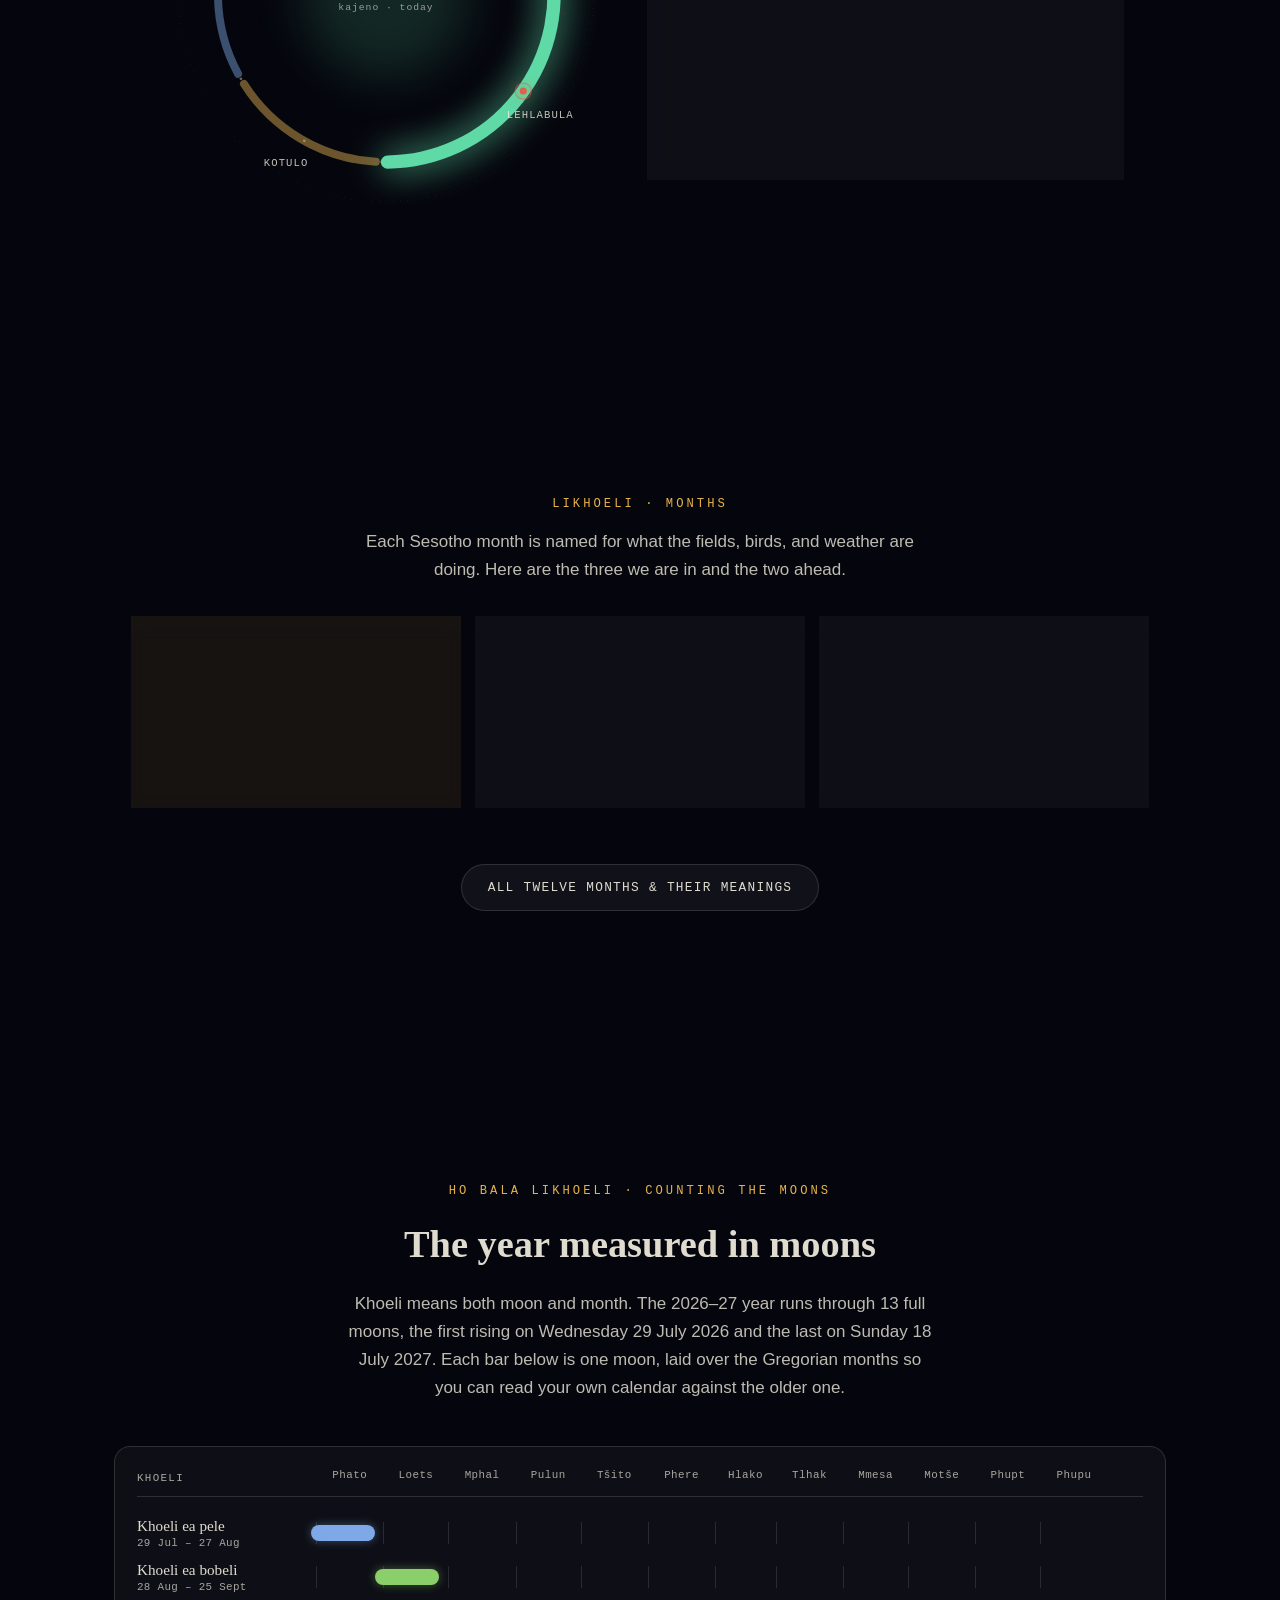
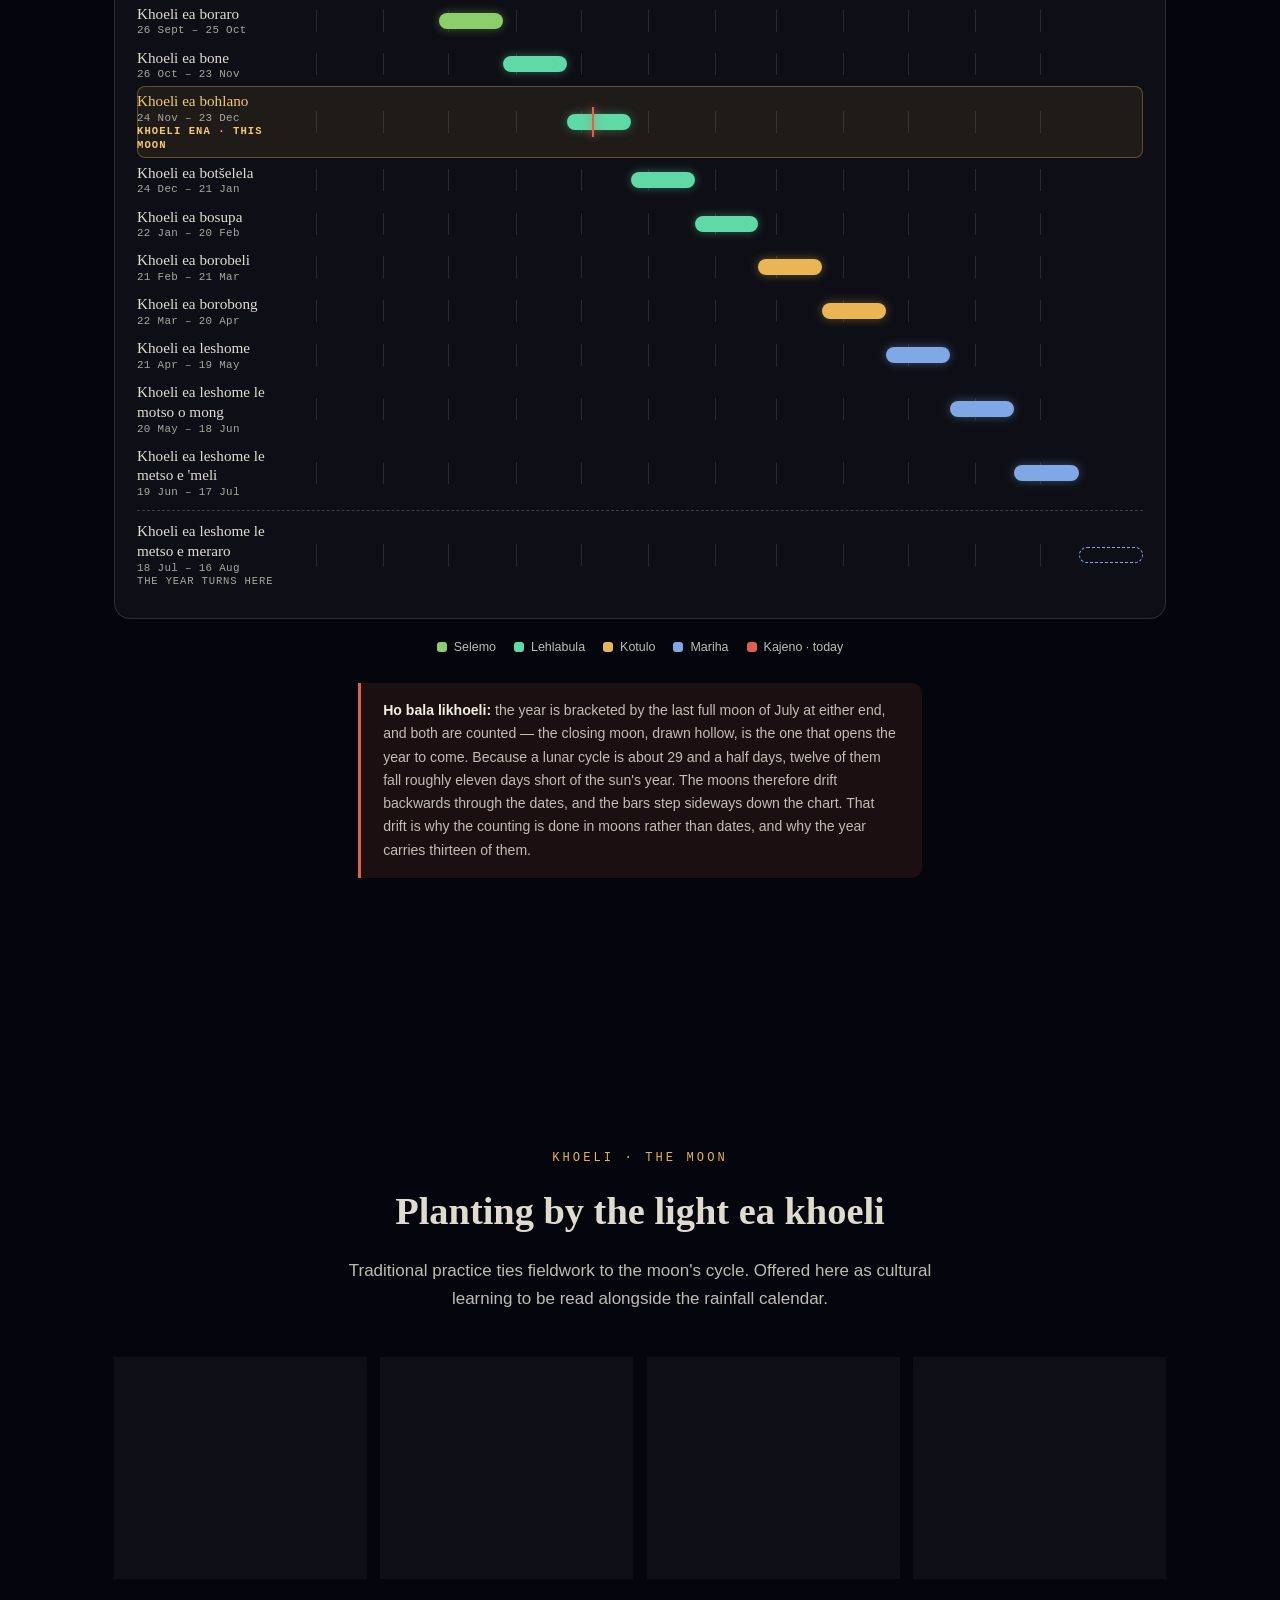
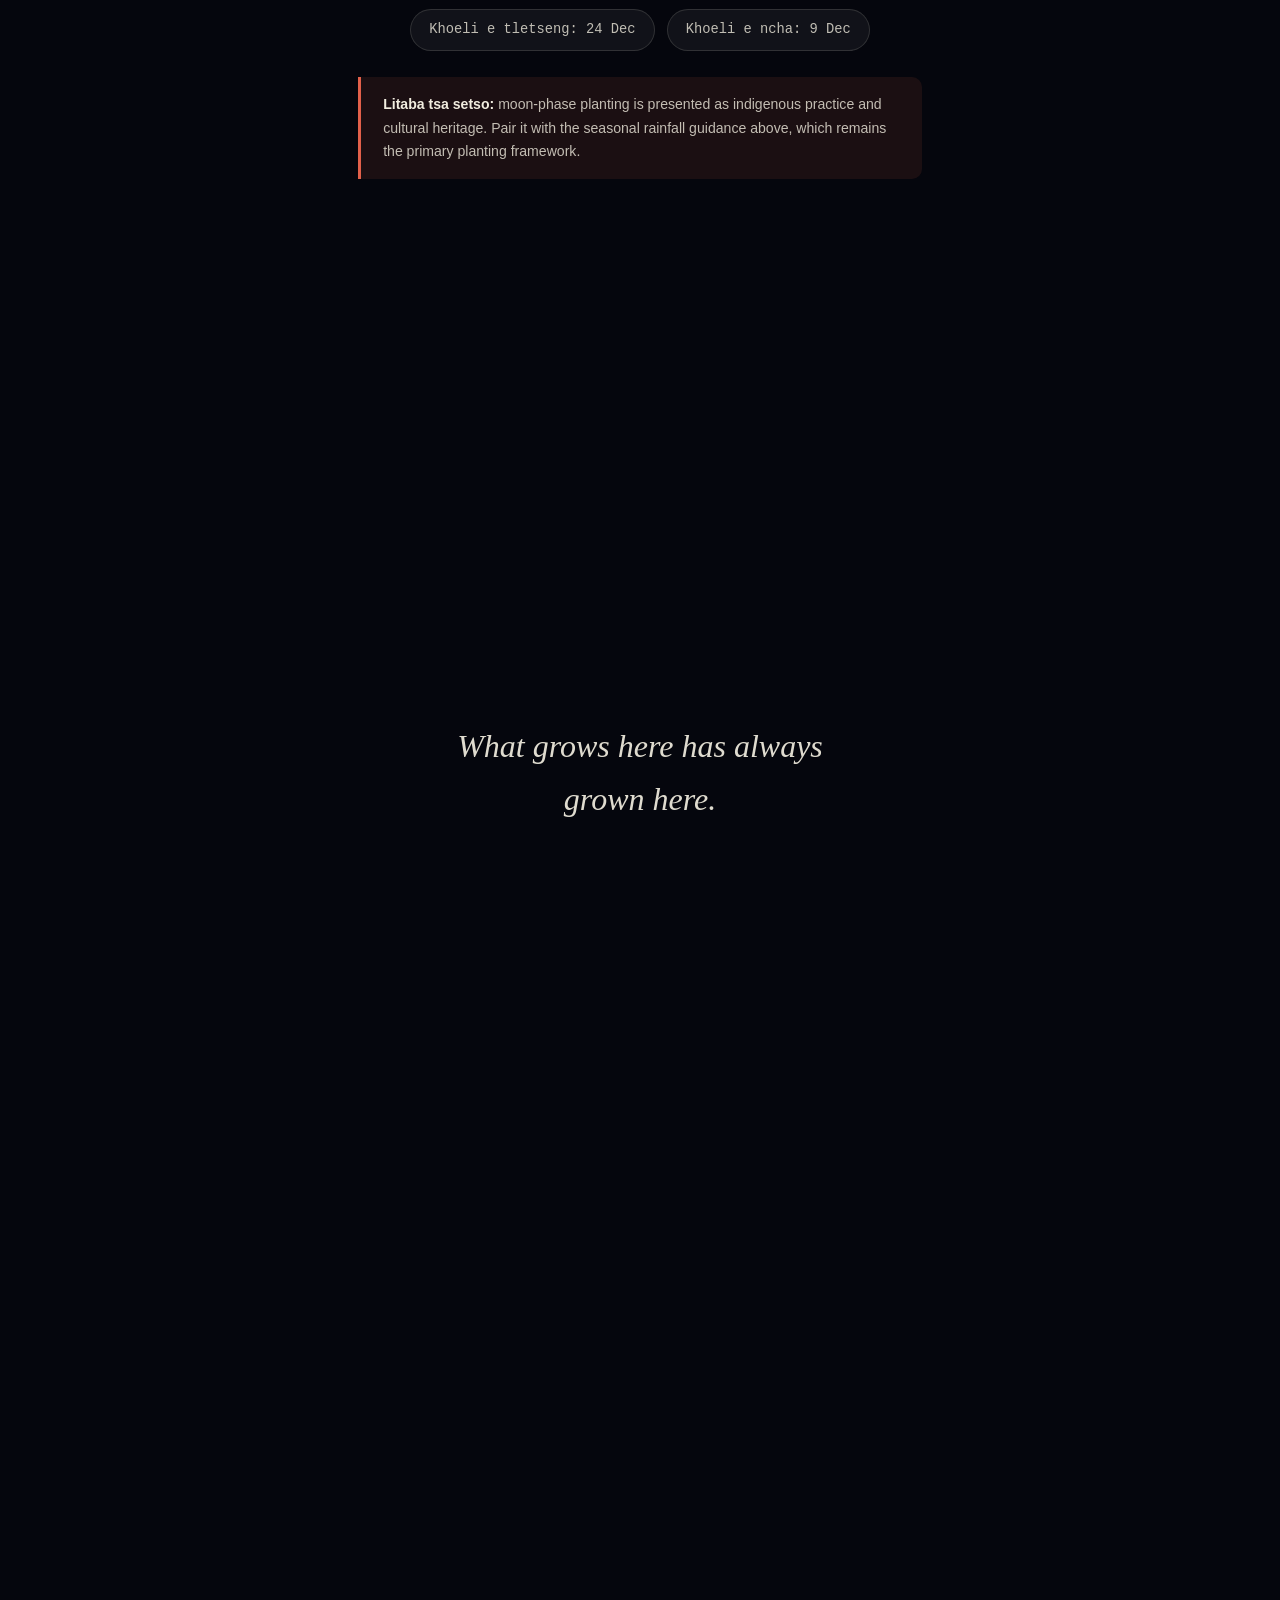
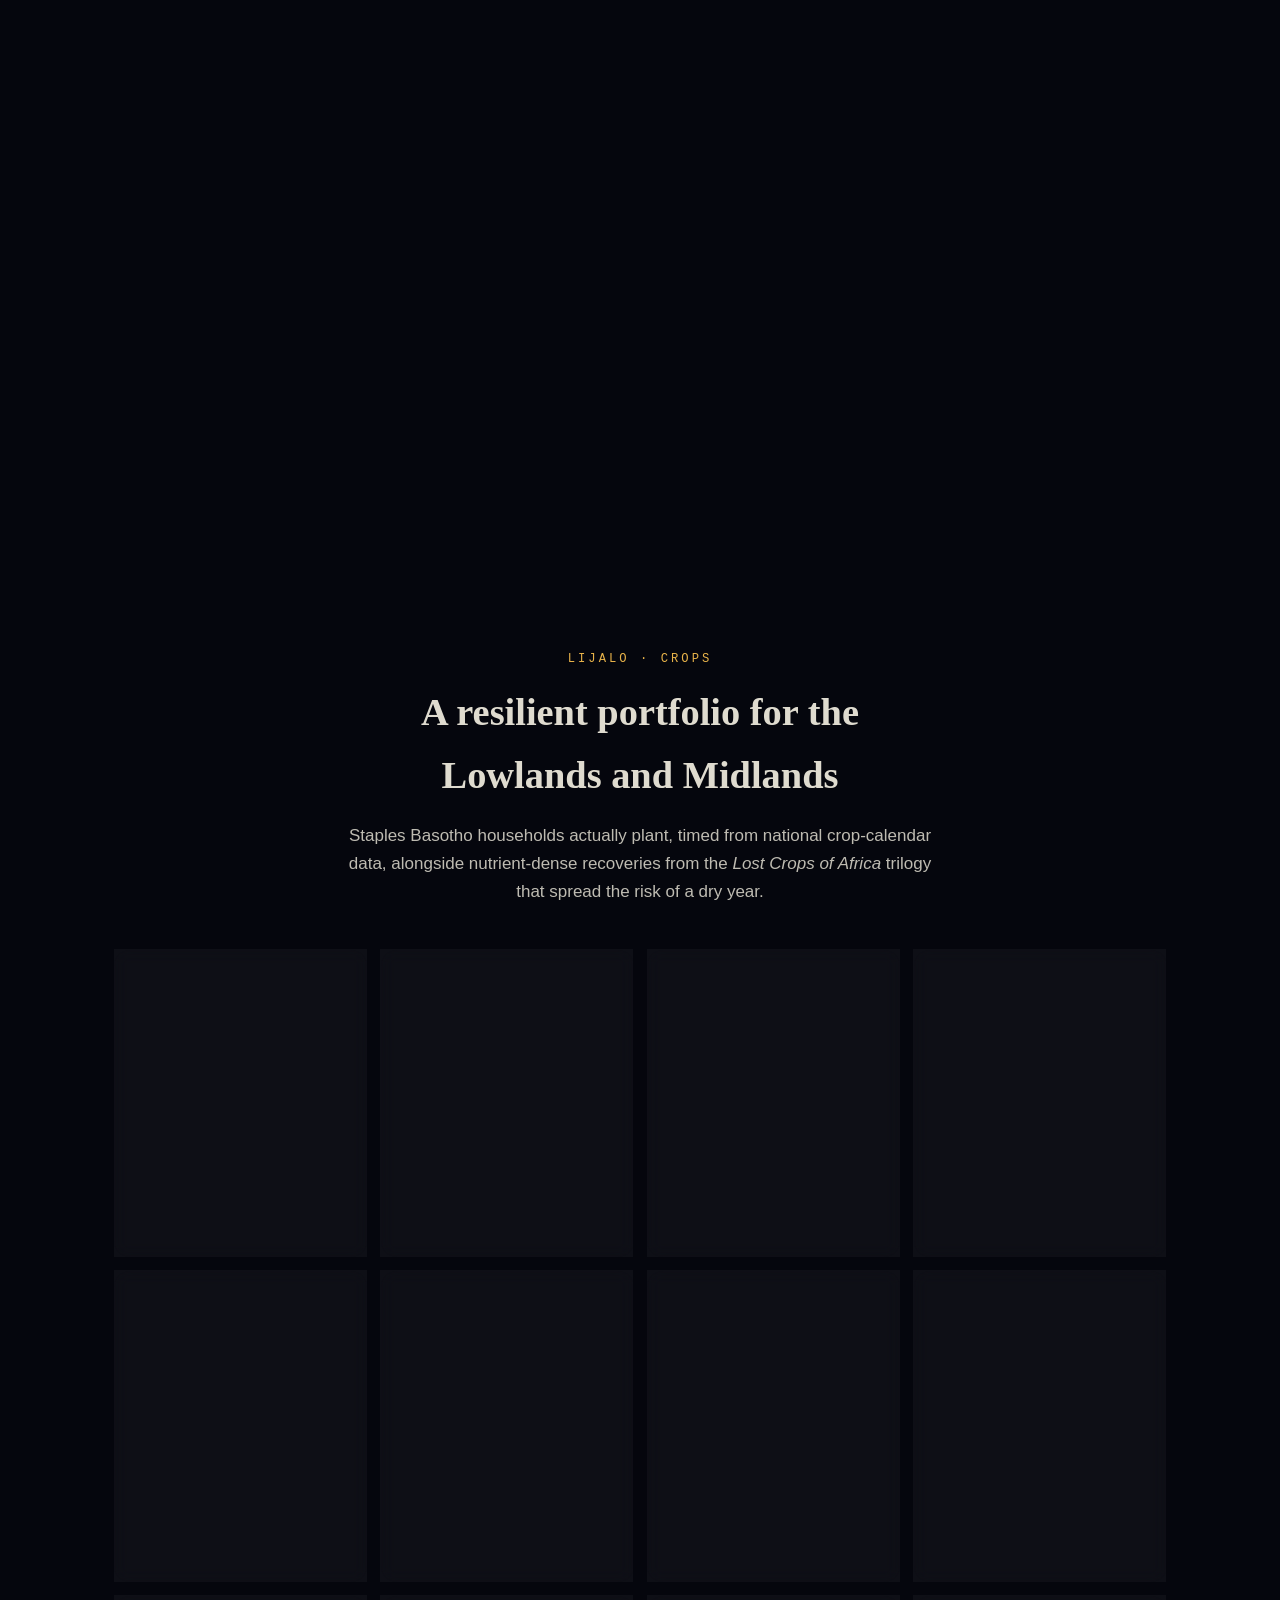
==== commit 912b83c2: "Give the months their own page, sourced from the reference document The front page now shows the mon" ====
--- a/index.html
+++ b/index.html
@@ -5,913 +5,8 @@
 <meta name="viewport" content="width=device-width, initial-scale=1">
 <title>Alemanaka ea Temo — Lesotho Agricultural Calendar</title>
 <meta name="description" content="A living almanac of Lesotho's planting seasons, moon cycles, and indigenous crops. Created by Barefaced Media.">
-<style>
-/* ============================================================
-   ALEMANAKA — Lesotho Agricultural Calendar
-   Single-file site. No build step, no external requests.
-   Palette and type live in the custom properties below.
-   ============================================================ */
-
-:root {
-  --bg-deep:    #05060d;
-  --bg-lift:    #141a30;
-  --panel:      rgba(255, 255, 255, 0.04);
-  --panel-hi:   rgba(255, 255, 255, 0.07);
-  --edge:       rgba(242, 238, 224, 0.14);
-
-  --cream:      #f2eee0;
-  --text:       rgba(242, 238, 224, 0.92);
-  --text-soft:  rgba(242, 238, 224, 0.78);
-  --text-mute:  rgba(242, 238, 224, 0.68);
-
-  --gold:       #e8b34a;
-  --gold-lift:  #f5c876;
-  --ember:      #e2604a;
-
-  --selemo:     #8bcf6a;
-  --lehlabula:  #5fd9a6;
-  --kotulo:     #eab654;
-  --mariha:     #7fa8e6;
-
-  --serif: Georgia, "Iowan Old Style", "Palatino Linotype", serif;
-  --sans:  "Helvetica Neue", Helvetica, system-ui, -apple-system, sans-serif;
-  --mono:  "Courier New", Consolas, ui-monospace, monospace;
-
-  --shell: 1100px;
-}
-
-* { box-sizing: border-box; }
-html { scroll-behavior: smooth; }
-
-body {
-  margin: 0;
-  min-height: 100vh;
-  background: radial-gradient(ellipse 90% 60% at 50% 0%, var(--bg-lift) 0%, var(--bg-deep) 60%) fixed, var(--bg-deep);
-  color: var(--text);
-  font-family: var(--sans);
-  font-size: 17px;
-  line-height: 1.65;
-  -webkit-font-smoothing: antialiased;
-  /* `clip`, not `hidden`: `hidden` would turn body into its own scroll
-     container, which stops position:sticky pinning against the viewport. */
-  overflow-x: clip;
-}
-
-h1, h2, h3 { font-family: var(--serif); font-weight: 600; margin: 0; text-wrap: balance; }
-p { margin: 0; }
-em { font-style: italic; }
-
-/* ---------- Keyboard focus: visible everywhere ---------- */
-a:focus-visible,
-[tabindex]:focus-visible,
-button:focus-visible {
-  outline: 2px solid var(--gold-lift);
-  outline-offset: 4px;
-  border-radius: 4px;
-}
-#wheel [tabindex]:focus-visible {
-  outline: none;
-  stroke: var(--gold-lift) !important;
-  stroke-width: 17 !important;
-  opacity: 1 !important;
-}
-
-.skip-link {
-  position: absolute;
-  left: -9999px;
-  top: 12px;
-  z-index: 100;
-  padding: 10px 18px;
-  background: var(--gold);
-  color: var(--bg-deep);
-  font-family: var(--mono);
-  font-size: 0.8rem;
-  font-weight: 700;
-  border-radius: 999px;
-  text-decoration: none;
-}
-.skip-link:focus { left: 12px; }
-
-/* ---------- Ambient sky ---------- */
-#stars {
-  position: fixed;
-  inset: 0;
-  width: 1px;
-  height: 1px;
-  z-index: 0;
-  pointer-events: none;
-}
-.twinkle {
-  position: fixed;
-  border-radius: 50%;
-  background: var(--cream);
-  z-index: 0;
-  pointer-events: none;
-  animation: twinkle 4s ease-in-out infinite;
-}
-
-@keyframes twinkle    { 0%, 100% { opacity: 0.2; } 50% { opacity: 0.85; } }
-@keyframes driftDown  { 0%, 100% { opacity: 0.3; transform: translateY(0); } 50% { opacity: 0.9; transform: translateY(6px); } }
-@keyframes spinSlow   { from { transform: rotate(0deg); } to { transform: rotate(360deg); } }
-@keyframes moonFloat  { 0%, 100% { transform: translateY(0); } 50% { transform: translateY(-10px); } }
-@keyframes moonBreathe {
-  0%, 100% { box-shadow: 0 0 50px rgba(232,179,74,0.22), 0 0 110px rgba(232,179,74,0.10); }
-  50%      { box-shadow: 0 0 66px rgba(232,179,74,0.32), 0 0 140px rgba(232,179,74,0.16); }
-}
-
-/* ---------- Chrome ---------- */
-.brand {
-  position: fixed;
-  top: 20px;
-  left: 20px;
-  z-index: 40;
-  font-family: var(--mono);
-  font-size: 0.74rem;
-  letter-spacing: 0.18em;
-  text-transform: uppercase;
-  color: var(--text-mute);
-  text-decoration: none;
-  transition: color 0.2s ease;
-}
-.brand:hover { color: var(--cream); }
-
-/* ---------- Sound ----------
-   The player itself is offscreen; this button is the whole interface to it.
-   Audio never starts on its own: browsers block that, and a page that makes
-   noise uninvited is rude besides. */
-.sound {
-  position: fixed;
-  top: 16px;
-  right: 20px;
-  z-index: 40;
-  display: inline-flex;
-  align-items: center;
-  gap: 8px;
-  padding: 8px 15px 8px 12px;
-  border-radius: 999px;
-  border: 1px solid var(--edge);
-  background: rgba(10, 12, 22, 0.72);
-  backdrop-filter: blur(10px);
-  color: var(--text-mute);
-  font-family: var(--mono);
-  font-size: 0.68rem;
-  letter-spacing: 0.14em;
-  text-transform: uppercase;
-  cursor: pointer;
-  transition: color 0.2s ease, border-color 0.2s ease, background 0.2s ease;
-}
-.sound:hover { color: var(--text); background: rgba(255, 255, 255, 0.08); }
-.sound[aria-pressed="true"] { color: var(--gold-lift); border-color: rgba(232, 179, 74, 0.45); }
-.sound svg { width: 15px; height: 15px; flex: none; }
-.sound .wave { transition: opacity 0.2s ease; opacity: 0; }
-.sound[aria-pressed="true"] .wave { opacity: 1; }
-.sound .slash { opacity: 1; }
-.sound[aria-pressed="true"] .slash { opacity: 0; }
-.sound .label { display: none; }
-@media (min-width: 720px) { .sound .label { display: inline; } }
-
-#sc-player {
-  position: fixed;
-  bottom: 0;
-  left: 0;
-  width: 1px;
-  height: 1px;
-  opacity: 0;
-  border: 0;
-  pointer-events: none;
-}
-
-.dock {
-  position: fixed;
-  bottom: 18px;
-  left: 50%;
-  transform: translateX(-50%);
-  z-index: 40;
-  display: flex;
-  gap: 2px;
-  padding: 8px;
-  border-radius: 999px;
-  background: rgba(10, 12, 22, 0.82);
-  backdrop-filter: blur(10px);
-  border: 1px solid var(--edge);
-  box-shadow: 0 10px 30px rgba(0, 0, 0, 0.5);
-  max-width: calc(100vw - 32px);
-  overflow-x: auto;
-  scrollbar-width: none;
-}
-.dock::-webkit-scrollbar { display: none; }
-.dock a {
-  padding: 9px 16px;
-  border-radius: 999px;
-  font-family: var(--mono);
-  font-size: 0.74rem;
-  letter-spacing: 0.12em;
-  text-transform: uppercase;
-  font-weight: 700;
-  text-decoration: none;
-  white-space: nowrap;
-  color: var(--text-mute);
-  transition: color 0.2s ease, background 0.2s ease;
-}
-.dock a:hover { color: var(--cream); background: rgba(255, 255, 255, 0.06); }
-.dock a.active { color: var(--gold-lift); text-shadow: 0 0 12px var(--gold); }
-
-/* ---------- Layout ---------- */
-section, .beat { position: relative; z-index: 1; }
-.shell { max-width: var(--shell); margin: 0 auto; padding: 14vh 24px 16vh; }
-
-.eyebrow {
-  font-family: var(--mono);
-  font-size: 0.76rem;
-  letter-spacing: 0.25em;
-  text-transform: uppercase;
-  color: var(--gold);
-}
-.section-head { text-align: center; max-width: 62ch; margin: 0 auto 44px; }
-.section-head h2 { font-size: clamp(1.7rem, 4vw, 2.4rem); margin: 12px 0 0; }
-.section-head .sub { color: var(--text-soft); margin-top: 14px; }
-
-/* ---------- Hero ---------- */
-#top {
-  min-height: 100vh;
-  display: flex;
-  flex-direction: column;
-  align-items: center;
-  justify-content: center;
-  text-align: center;
-  padding: 40px 20px;
-}
-#top h1 {
-  font-family: var(--serif);
-  font-weight: 700;
-  font-size: clamp(3.2rem, 13vw, 7rem);
-  letter-spacing: -0.01em;
-  line-height: 1;
-}
-.hero-sub {
-  margin-top: 14px;
-  font-family: var(--mono);
-  font-size: 0.82rem;
-  letter-spacing: 0.2em;
-  text-transform: uppercase;
-  color: var(--text-mute);
-}
-.hero-now {
-  margin-top: 46px;
-  display: flex;
-  align-items: center;
-  justify-content: center;
-  flex-wrap: wrap;
-  gap: 10px;
-  font-family: var(--mono);
-  font-size: 0.82rem;
-  color: var(--text-soft);
-  font-variant-numeric: tabular-nums;
-}
-.hero-now .pair { display: inline-flex; align-items: center; gap: 7px; }
-#season-dot { width: 8px; height: 8px; border-radius: 50%; }
-
-.jump {
-  margin-top: 30px;
-  display: inline-block;
-  padding: 12px 26px;
-  border-radius: 999px;
-  border: 1px solid var(--edge);
-  background: rgba(255, 255, 255, 0.05);
-  color: var(--text);
-  font-family: var(--mono);
-  font-size: 0.8rem;
-  letter-spacing: 0.1em;
-  text-transform: uppercase;
-  text-decoration: none;
-  transition: transform 0.2s ease, background 0.2s ease, border-color 0.2s ease;
-}
-.jump:hover {
-  transform: translateY(-3px);
-  background: rgba(255, 255, 255, 0.1);
-  border-color: var(--gold);
-}
-
-.scroll-hint {
-  margin-top: 52px;
-  display: flex;
-  flex-direction: column;
-  align-items: center;
-  gap: 10px;
-}
-.scroll-hint span {
-  font-family: var(--mono);
-  font-size: 0.74rem;
-  letter-spacing: 0.3em;
-  text-transform: uppercase;
-  color: var(--text-mute);
-}
-.scroll-hint i {
-  width: 1px;
-  height: 34px;
-  background: linear-gradient(180deg, rgba(242, 238, 224, 0.6), transparent);
-  animation: driftDown 2s ease-in-out infinite;
-}
-
-/* ---------- Pinned sections ----------
-   The section stays on screen while the reader scrolls through the extra
-   height of its container. Scrolling still behaves normally — it simply has
-   further to travel, so the words hold long enough to be read. */
-.pin { position: relative; z-index: 1; }
-.pin-1 { height: 200vh; }   /* holds for roughly one extra screen  */
-.pin-2 { height: 300vh; }   /* holds for roughly two extra screens */
-.pin-inner {
-  position: sticky;
-  top: 0;
-  height: 100vh;
-  display: flex;
-  align-items: center;
-  justify-content: center;
-}
-.pin-inner > * { width: 100%; }
-
-/* ---------- Interlude lines ---------- */
-.beat {
-  min-height: 85vh;
-  display: flex;
-  align-items: center;
-  justify-content: center;
-  padding: 6vh 24px;
-}
-.pin-inner .beat,
-.pin-inner #top,
-.pin-inner #moon-hero { min-height: 0; height: 100%; }
-.beat p {
-  font-family: var(--serif);
-  font-style: italic;
-  font-size: clamp(1.3rem, 3.4vw, 2rem);
-  text-align: center;
-  max-width: 24ch;
-  color: var(--text);
-}
-
-/* ---------- Reveal on scroll ---------- */
-[data-reveal] > .reveal {
-  opacity: 0;
-  transform: translateY(28px);
-  transition: opacity 1s ease, transform 1s ease;
-}
-[data-reveal].shown > .reveal { opacity: 1; transform: translateY(0); }
-
-/* ---------- Moon ---------- */
-#moon-hero {
-  min-height: 92vh;
-  display: flex;
-  flex-direction: column;
-  align-items: center;
-  justify-content: center;
-  text-align: center;
-  padding: 6vh 24px;
-}
-.moon-stage { position: relative; width: 220px; height: 220px; margin: 30px auto 0; }
-.moon-halo {
-  position: absolute;
-  inset: -36px;
-  border-radius: 50%;
-  background: conic-gradient(from 0deg,
-    rgba(232,179,74,0) 0%, rgba(232,179,74,0.35) 18%, rgba(232,179,74,0) 40%,
-    rgba(232,179,74,0) 60%, rgba(232,179,74,0.2) 78%, rgba(232,179,74,0) 100%);
-  filter: blur(6px);
-  animation: spinSlow 22s linear infinite;
-}
-.moon-body {
-  position: relative;
-  width: 220px;
-  height: 220px;
-  border-radius: 50%;
-  background: #0d1226;
-  display: flex;
-  align-items: center;
-  justify-content: center;
-  animation: moonBreathe 6s ease-in-out infinite, moonFloat 8s ease-in-out infinite;
-}
-#phase-name { margin-top: 34px; font-family: var(--serif); font-size: clamp(1.4rem, 3.6vw, 2rem); font-weight: 600; }
-#phase-detail {
-  margin-top: 8px;
-  font-family: var(--mono);
-  font-size: 0.86rem;
-  color: var(--text-soft);
-  font-variant-numeric: tabular-nums;
-}
-.moon-note { margin: 22px auto 0; font-size: 0.85rem; color: var(--text-mute); max-width: 34ch; }
-
-/* ---------- Season wheel ---------- */
-.wheel-row {
-  display: flex;
-  flex-wrap: wrap;
-  gap: 48px;
-  align-items: center;
-  justify-content: center;
-}
-.wheel-col { flex: 1 1 320px; max-width: 460px; min-width: 260px; }
-#wheel { width: 100%; height: auto; display: block; overflow: visible; }
-#wheel .arc { cursor: pointer; transition: opacity 0.3s ease, stroke-width 0.3s ease, filter 0.3s ease; }
-
-#season-detail {
-  flex: 1 1 340px;
-  min-width: 280px;
-  max-width: 460px;
-  position: relative;
-  padding: 30px 30px 30px 34px;
-  background: var(--panel);
-  backdrop-filter: blur(8px);
-  border: 1px solid var(--edge);
-  border-radius: 18px;
-}
-#sd-rail {
-  position: absolute;
-  left: 0;
-  top: 20px;
-  bottom: 20px;
-  width: 3px;
-  border-radius: 0 3px 3px 0;
-}
-#sd-name { font-size: 1.5rem; }
-#sd-timeline { font-family: var(--mono); font-size: 0.84rem; color: var(--text-soft); margin: 8px 0 14px; }
-#sd-weather { color: var(--text-soft); font-size: 0.94rem; margin-bottom: 16px; }
-#sd-actions { margin: 0; padding-left: 20px; font-size: 0.94rem; color: var(--text-soft); }
-#sd-actions li { margin-bottom: 9px; }
-
-/* ---------- Cards ---------- */
-/* Flex rather than grid so a row that doesn't fill — the fourth moon card
-   beside three — centres instead of hanging off to the left. */
-.grid { display: flex; flex-wrap: wrap; gap: 14px; justify-content: center; }
-.grid > * { flex: 1 1 210px; max-width: 330px; }
-.grid.crops > * { flex-basis: 245px; }
-
-.card {
-  position: relative;
-  padding: 22px 20px 18px;
-  background: var(--panel);
-  backdrop-filter: blur(8px);
-  border: 1px solid var(--edge);
-  border-radius: 16px;
-  display: flex;
-  flex-direction: column;
-  gap: 6px;
-  transition: transform 0.2s ease, background 0.2s ease, border-color 0.2s ease;
-}
-.card:hover {
-  transform: translateY(-4px);
-  background: var(--panel-hi);
-  border-color: rgba(242, 238, 224, 0.24);
-}
-.card .band { position: absolute; top: 0; left: 18px; right: 18px; height: 2px; }
-.card .label {
-  font-family: var(--mono);
-  font-size: 0.75rem;
-  color: var(--text-mute);
-  text-transform: uppercase;
-  letter-spacing: 0.1em;
-}
-.card .name { font-family: var(--serif); font-size: 1.2rem; font-weight: 600; }
-.card .body { font-size: 0.88rem; color: var(--text-soft); line-height: 1.55; }
-.card .source { font-size: 0.76rem; color: var(--text-mute); font-style: italic; }
-.card.current { background: rgba(232, 179, 74, 0.08); border-color: var(--gold); }
-.card .now-tag {
-  margin-top: 6px;
-  font-family: var(--mono);
-  font-size: 0.72rem;
-  font-weight: 700;
-  letter-spacing: 0.1em;
-  text-transform: uppercase;
-  color: var(--gold-lift);
-}
-.moon-card .st {
-  font-family: var(--mono);
-  font-size: 0.78rem;
-  color: var(--gold);
-  letter-spacing: 0.05em;
-  margin-bottom: 6px;
-}
-
-/* ---------- The moon-cycle chart ----------
-   Each khoeli is a bar laid over an axis of Gregorian months, so the two
-   ways of counting a year can be read against each other. */
-.moonchart {
-  margin-top: 8px;
-  border: 1px solid var(--edge);
-  border-radius: 16px;
-  background: var(--panel);
-  backdrop-filter: blur(8px);
-  padding: 20px 22px 24px;
-  overflow-x: auto;
-}
-.moonchart-inner { min-width: 620px; }
-
-.mc-axis {
-  display: grid;
-  grid-template-columns: 160px 1fr;
-  gap: 14px;
-  align-items: end;
-  padding-bottom: 8px;
-  border-bottom: 1px solid var(--edge);
-  margin-bottom: 14px;
-}
-/* Labels sit at their true date positions, not in twelve equal columns —
-   months are unequal, and the moons drift against them by a day or two. */
-.mc-months { position: relative; height: 1.2em; }
-.mc-months span {
-  position: absolute;
-  font-family: var(--mono);
-  font-size: 0.68rem;
-  letter-spacing: 0.04em;
-  color: var(--text-mute);
-  text-align: center;
-  overflow: hidden;
-  white-space: nowrap;
-}
-.mc-axis-label {
-  font-family: var(--mono);
-  font-size: 0.68rem;
-  letter-spacing: 0.12em;
-  text-transform: uppercase;
-  color: var(--text-mute);
-}
-
-.mc-row {
-  display: grid;
-  grid-template-columns: 160px 1fr;
-  gap: 14px;
-  align-items: center;
-  padding: 5px 0;
-}
-.mc-row:hover .mc-bar { filter: brightness(1.25); }
-.mc-row.current {
-  background: rgba(232, 179, 74, 0.07);
-  border-radius: 8px;
-  box-shadow: inset 0 0 0 1px rgba(232, 179, 74, 0.35);
-}
-.mc-row.current .mc-name { color: var(--gold-lift); }
-.mc-turn-tag {
-  display: block;
-  font-family: var(--mono);
-  font-size: 0.66rem;
-  letter-spacing: 0.08em;
-  text-transform: uppercase;
-  color: var(--text-mute);
-}
-.mc-row.turn { border-top: 1px dashed rgba(242, 238, 224, 0.22); margin-top: 6px; padding-top: 10px; }
-.mc-name { font-family: var(--serif); font-size: 0.95rem; line-height: 1.3; }
-.mc-now-tag {
-  display: block;
-  font-family: var(--mono);
-  font-size: 0.66rem;
-  font-weight: 700;
-  letter-spacing: 0.1em;
-  text-transform: uppercase;
-  color: var(--gold-lift);
-}
-.mc-name small {
-  display: block;
-  font-family: var(--mono);
-  font-size: 0.68rem;
-  color: var(--text-mute);
-  letter-spacing: 0.03em;
-}
-.mc-track {
-  position: relative;
-  height: 22px;
-  border-radius: 4px;
-  /* Month gridlines are painted from real dates in script. */
-}
-.mc-bar {
-  position: absolute;
-  top: 3px;
-  bottom: 3px;
-  border-radius: 999px;
-  transition: filter 0.2s ease;
-  min-width: 6px;
-}
-.mc-today {
-  position: absolute;
-  top: -4px;
-  bottom: -4px;
-  width: 2px;
-  background: var(--ember);
-  box-shadow: 0 0 8px var(--ember);
-  z-index: 2;
-}
-.mc-legend {
-  display: flex;
-  flex-wrap: wrap;
-  gap: 18px;
-  justify-content: center;
-  margin-top: 18px;
-  font-size: 0.78rem;
-  color: var(--text-soft);
-}
-.mc-legend span { display: inline-flex; align-items: center; gap: 7px; }
-.mc-legend i { width: 10px; height: 10px; border-radius: 3px; display: inline-block; }
-
-@media (max-width: 620px) {
-  .mc-axis, .mc-row { grid-template-columns: 120px 1fr; gap: 10px; }
-  .mc-name { font-size: 0.86rem; }
-}
-
-/* ---------- Crop month strips ---------- */
-.strip { display: grid; grid-template-columns: repeat(12, 1fr); gap: 4px; padding-top: 6px; }
-.strip .cell { height: 8px; border-radius: 3px; background: rgba(242, 238, 224, 0.16); }
-.strip .cell.plant   { background: var(--gold);  box-shadow: 0 0 6px var(--gold); }
-.strip .cell.harvest { background: var(--ember); box-shadow: 0 0 6px var(--ember); }
-.strip-months {
-  display: grid;
-  grid-template-columns: repeat(12, 1fr);
-  gap: 4px;
-  margin-top: 4px;
-  font-family: var(--mono);
-  font-size: 0.7rem;
-  color: var(--text-mute);
-  text-align: center;
-}
-.key {
-  margin-top: 24px;
-  display: flex;
-  flex-wrap: wrap;
-  gap: 22px;
-  justify-content: center;
-  font-size: 0.8rem;
-  color: var(--text-soft);
-}
-.key span { display: inline-flex; align-items: center; gap: 8px; }
-.key i { width: 9px; height: 9px; border-radius: 50%; display: inline-block; }
-
-/* ---------- Chips & notes ---------- */
-.chips {
-  margin-top: 30px;
-  display: flex;
-  flex-wrap: wrap;
-  gap: 12px;
-  justify-content: center;
-  font-family: var(--mono);
-  font-size: 0.86rem;
-  color: var(--text-soft);
-}
-.chips span {
-  padding: 9px 18px;
-  border-radius: 999px;
-  background: rgba(255, 255, 255, 0.05);
-  border: 1px solid var(--edge);
-  white-space: nowrap;
-}
-.note {
-  margin: 26px auto 0;
-  padding: 16px 22px;
-  border-left: 3px solid var(--ember);
-  background: rgba(226, 96, 74, 0.1);
-  border-radius: 0 10px 10px 0;
-  font-size: 0.88rem;
-  color: var(--text-soft);
-  max-width: 72ch;
-}
-.note strong { color: var(--cream); }
-
-/* ---------- Print notice ---------- */
-#print { text-align: center; padding: 14vh 24px 16vh; }
-/* Wide enough for the email field and its button to sit side by side; the
-   paragraph above keeps its own narrower measure. */
-#print .inner { max-width: 580px; margin: 0 auto; }
-#print .sub { max-width: 46ch; margin: 0 auto; }
-#print h2 { font-size: clamp(1.5rem, 3.4vw, 2rem); margin: 14px 0; }
-#print .sub { color: var(--text-soft); }
-.signup {
-  display: flex;
-  flex-wrap: wrap;
-  gap: 10px;
-  justify-content: center;
-  margin-top: 28px;
-}
-.signup input {
-  flex: 1 1 260px;
-  max-width: 340px;
-  padding: 14px 20px;
-  border-radius: 999px;
-  border: 1px solid var(--edge);
-  background: rgba(0, 0, 0, 0.3);
-  color: var(--text);
-  font-family: var(--sans);
-  font-size: 1rem;
-}
-.signup input:focus { outline: 2px solid var(--gold); outline-offset: 1px; border-color: transparent; }
-.signup .btn-gold { margin-top: 0; flex: 0 0 auto; }
-.signup-msg { margin-top: 14px; font-size: 0.88rem; min-height: 1.4em; }
-.signup-msg.bad { color: #ff9c85; }
-.signup-done { margin-top: 26px; }
-.signup-done .thanks {
-  font-family: var(--serif);
-  font-size: 1.5rem;
-  color: var(--gold-lift);
-  margin-bottom: 8px;
-}
-.signup-done p { color: var(--text-soft); font-size: 0.92rem; }
-
-/* ---------- Footer ---------- */
-footer {
-  position: relative;
-  z-index: 1;
-  border-top: 1px solid rgba(242, 238, 224, 0.12);
-  /* Bottom padding clears the fixed nav dock so the signature is never hidden. */
-  padding: 50px 24px 180px;
-  font-size: 0.88rem;
-  color: var(--text-soft);
-  text-align: center;
-}
-footer .inner { max-width: 1000px; margin: 0 auto; }
-footer h3 { font-size: 1rem; margin-bottom: 10px; color: var(--text); }
-footer .body { margin: 0 auto; max-width: 58ch; }
-footer .fine {
-  margin-top: 30px;
-  padding-top: 18px;
-  border-top: 1px solid rgba(242, 238, 224, 0.12);
-  font-size: 0.8rem;
-  color: var(--text-mute);
-}
-/* The credit and the signature share the type of the line above them, so
-   the three read as one closing block rather than three separate voices. */
-footer .credit,
-footer .sign {
-  margin-top: 6px;
-  font-size: 0.8rem;
-  color: var(--text-mute);
-}
-footer .credit a {
-  color: var(--text-soft);
-  text-decoration: none;
-  border-bottom: 1px solid rgba(242, 238, 224, 0.25);
-}
-footer .credit a:hover { color: var(--gold-lift); border-bottom-color: var(--gold); }
-
-/* ---------- Suggestion box ---------- */
-.dock a.suggest { color: var(--gold); }
-.dock a.suggest:hover { color: var(--gold-lift); background: rgba(232, 179, 74, 0.14); }
-
-#hlokomela { text-align: center; padding: 14vh 24px 6vh; }
-#hlokomela .inner { max-width: 52ch; margin: 0 auto; }
-#hlokomela h2 { font-size: clamp(1.5rem, 3.4vw, 2rem); margin: 14px 0; }
-#hlokomela .sub { color: var(--text-soft); }
-
-.btn-gold {
-  display: inline-block;
-  margin-top: 26px;
-  padding: 14px 30px;
-  border-radius: 999px;
-  border: 0;
-  background: linear-gradient(180deg, var(--gold-lift), var(--gold));
-  color: var(--bg-deep);
-  font-family: var(--sans);
-  font-weight: 700;
-  font-size: 0.92rem;
-  cursor: pointer;
-  box-shadow: 0 0 30px rgba(232, 179, 74, 0.35);
-  transition: transform 0.2s ease, box-shadow 0.2s ease;
-}
-.btn-gold:hover { transform: translateY(-3px); box-shadow: 0 0 44px rgba(232, 179, 74, 0.55); }
-
-.modal-veil {
-  position: fixed;
-  inset: 0;
-  z-index: 90;
-  display: flex;
-  align-items: center;
-  justify-content: center;
-  padding: 24px;
-  background: rgba(5, 6, 13, 0.82);
-  backdrop-filter: blur(6px);
-  overflow-y: auto;
-}
-.modal-veil[hidden] { display: none; }
-
-.modal {
-  width: 100%;
-  max-width: 540px;
-  margin: auto;
-  background: #101733;
-  border: 1px solid var(--edge);
-  border-radius: 20px;
-  padding: 32px 30px 28px;
-  box-shadow: 0 30px 80px rgba(0, 0, 0, 0.6);
-}
-.modal h2 { font-size: 1.5rem; margin-bottom: 8px; }
-.modal .lede { color: var(--text-soft); font-size: 0.92rem; margin-bottom: 22px; }
-
-.field { display: flex; flex-direction: column; gap: 7px; margin-bottom: 18px; }
-.field label { font-family: var(--mono); font-size: 0.76rem; letter-spacing: 0.1em; text-transform: uppercase; color: var(--text-mute); }
-.field input,
-.field select,
-.field textarea {
-  width: 100%;
-  padding: 12px 16px;
-  border-radius: 12px;
-  border: 1px solid var(--edge);
-  background: rgba(0, 0, 0, 0.3);
-  color: var(--text);
-  font-family: var(--sans);
-  font-size: 1rem;
-  line-height: 1.5;
-}
-.field textarea { min-height: 130px; resize: vertical; }
-.field input:focus,
-.field select:focus,
-.field textarea:focus { outline: 2px solid var(--gold); outline-offset: 1px; border-color: transparent; }
-.field .hint { font-size: 0.78rem; color: var(--text-mute); }
-.field select option { background: #101733; color: var(--text); }
-
-/* Kind-of-contribution chips. Real radios underneath, so they work with a
-   keyboard and announce themselves properly. */
-.kinds { display: flex; flex-wrap: wrap; gap: 8px; }
-.kind { position: relative; flex: 1 1 auto; }
-.kind input {
-  position: absolute;
-  opacity: 0;
-  width: 100%;
-  height: 100%;
-  margin: 0;
-  cursor: pointer;
-}
-.kind label {
-  display: block;
-  padding: 10px 16px;
-  border-radius: 14px;
-  border: 1px solid var(--edge);
-  background: rgba(0, 0, 0, 0.25);
-  cursor: pointer;
-  text-align: center;
-  transition: border-color 0.15s ease, background 0.15s ease, color 0.15s ease;
-}
-.kind label .st {
-  display: block;
-  font-family: var(--serif);
-  font-size: 0.98rem;
-  line-height: 1.25;
-}
-.kind label .en {
-  display: block;
-  font-family: var(--mono);
-  font-size: 0.66rem;
-  letter-spacing: 0.06em;
-  text-transform: uppercase;
-  color: var(--text-mute);
-  margin-top: 2px;
-}
-.kind input:hover + label { background: rgba(255, 255, 255, 0.06); }
-.kind input:checked + label {
-  border-color: var(--gold);
-  background: rgba(232, 179, 74, 0.12);
-  color: var(--gold-lift);
-}
-.kind input:checked + label .en { color: var(--gold); }
-.kind input:focus-visible + label { outline: 2px solid var(--gold-lift); outline-offset: 2px; }
-
-/* Honeypot — hidden from people, tempting to naive bots. */
-.trap { position: absolute; left: -9999px; width: 1px; height: 1px; overflow: hidden; }
-
-.modal-actions { display: flex; flex-wrap: wrap; gap: 10px; align-items: center; margin-top: 6px; }
-.btn-quiet {
-  padding: 13px 24px;
-  border-radius: 999px;
-  border: 1px solid var(--edge);
-  background: transparent;
-  color: var(--text-soft);
-  font-family: var(--sans);
-  font-size: 0.88rem;
-  cursor: pointer;
-  transition: background 0.2s ease, color 0.2s ease;
-}
-.btn-quiet:hover { background: rgba(255, 255, 255, 0.07); color: var(--text); }
-.modal .btn-gold { margin-top: 0; }
-.modal .btn-gold[disabled] { opacity: 0.55; cursor: wait; transform: none; }
-
-.form-msg { margin-top: 16px; font-size: 0.9rem; min-height: 1.4em; }
-.form-msg.bad { color: #ff9c85; }
-.form-msg.good { color: var(--selemo); }
-
-.privacy { margin-top: 18px; font-size: 0.78rem; color: var(--text-mute); line-height: 1.55; }
-
-.modal-done { text-align: center; padding: 14px 0 6px; }
-.modal-done h2 { margin-bottom: 12px; }
-.modal-done p { color: var(--text-soft); margin-bottom: 24px; }
-
-@media (max-width: 640px) {
-  body { font-size: 16px; }
-  .shell { padding: 14vh 20px 16vh; }
-}
-
-@media (prefers-reduced-motion: reduce) {
-  html { scroll-behavior: auto; }
-  *, *::before, *::after { animation: none !important; transition: none !important; }
-  [data-reveal] > .reveal { opacity: 1; transform: none; }
-  /* Release the pinned sections — holding someone in place is the last thing
-     you want when they've asked for less motion. */
-  .pin-1, .pin-2 { height: auto; }
-  .pin-inner { position: static; height: auto; }
-  .pin-inner .beat, .pin-inner #top, .pin-inner #moon-hero { min-height: 100vh; }
-}
-</style>
+<link rel="stylesheet" href="styles.css">
+<script src="data.js"></script>
 </head>
 <body>
 
@@ -1034,9 +129,12 @@
   <div class="reveal">
     <div class="section-head">
       <p class="eyebrow">Likhoeli · Months</p>
-      <p class="sub">Each Sesotho month is named for what the fields, birds, and weather are doing.</p>
+      <p class="sub">Each Sesotho month is named for what the fields, birds, and weather are doing. Here are the three we are in and the two ahead.</p>
     </div>
     <div id="months-grid" class="grid months"></div>
+    <p style="text-align:center; margin-top:26px;">
+      <a class="jump" href="likhoeli.html">All twelve months &amp; their meanings</a>
+    </p>
   </div>
 </section>
 
@@ -1171,9 +269,12 @@
   <div class="inner">
     <h3>Sources &amp; next steps</h3>
     <p class="body">Crop guidance drawn from <em>Lost Crops of Africa</em>, Vols I–III (National Academies Press), the FAO–WFP Crop &amp; Food Supply Assessment for Lesotho, and FEWS NET / USDA crop calendars. Sesotho throughout uses Lesotho orthography.</p>
-    <p class="fine">Alemanaka — a cultural preservation project. Sample edition, 2026–27 growing year.</p>
-    <p class="credit">Music: <a href="https://soundcloud.com/rosem-sc/hae" target="_blank" rel="noopener noreferrer">Hae</a> by <a href="https://soundcloud.com/rosem-sc" target="_blank" rel="noopener noreferrer">Rosem</a></p>
-    <p class="sign">Created by Barefaced Media</p>
+    <p class="fine">Alemanaka — a cultural preservation project. Sample edition, 2026–27 growing year. <a href="references.html">Sources &amp; references</a></p>
+    <p class="credit">
+      <span>Music: <a href="https://soundcloud.com/rosem-sc/hae" target="_blank" rel="noopener noreferrer">Hae</a> by <a href="https://soundcloud.com/rosem-sc" target="_blank" rel="noopener noreferrer">Rosem</a></span>
+      <span class="sep" aria-hidden="true">|</span>
+      <span>Created by Barefaced Media</span>
+    </p>
   </div>
 </footer>
 
@@ -1562,114 +663,12 @@
 (function () {
   "use strict";
 
-  /* ============================================================
-     DATA
-     Edit these tables to change what the site shows. Month
-     indexes are calendar months with January = 0.
-     ============================================================ */
-
   var DAY_MS = 86400000;
 
-  var SEASONS = [
-    {
-      id: "selemo", name: "Selemo", en: "Early Spring — Prep & Planting",
-      timeline: "August – mid-October", startDay: 0, endDay: 76, color: "#8bcf6a",
-      weather: "First erratic rains. Late-frost risk until mid-September. Soil warming.",
-      actions: [
-        "Open and prepare fields with minimum tillage",
-        "Plant drought-hardy summer crops after the first good rain",
-        "Watch for late frost — protect early seedlings",
-        "Start the perennial nursery (moringa, pigeon pea)"
-      ]
-    },
-    {
-      id: "lehlabula", name: "Lehlabula", en: "Main Summer Growth",
-      timeline: "mid-October – January", startDay: 76, endDay: 184, color: "#5fd9a6",
-      weather: "The hottest, wettest months. Peak growth — and peak pest pressure.",
-      actions: [
-        "Weed and mulch to hold moisture",
-        "Manage pests with natural controls",
-        "Harvest the first quick greens — theepe (amaranth) and lerotho (spider plant)",
-        "Keep watching the rains; replant gaps early"
-      ]
-    },
-    {
-      id: "kotulo", name: "Kotulo", en: "Peak Harvest & Storage",
-      timeline: "February – March", startDay: 184, endDay: 243, color: "#eab654",
-      weather: "Rains taper off. Mature crops dry standing in the field.",
-      actions: [
-        "Harvest, dry, and thresh grains and pulses",
-        "Move stores into airtight containers",
-        "Save seed from the strongest plants for next Selemo",
-        "Dry theepe leaves into powder for winter"
-      ]
-    },
-    {
-      id: "mariha", name: "Mariha", en: "Winter Rest & Planning",
-      timeline: "April – July", startDay: 243, endDay: 365, color: "#7fa8e6",
-      weather: "Cold and dry. Hard frosts; snow in the highlands.",
-      actions: [
-        "Grow winter-hardy crops — certain peas and garlic",
-        "Feed the soil: cover crops, manure, compost",
-        "Plan next season's fields and budget",
-        "Harvest saffron where established"
-      ]
-    }
-  ];
-
-  var MONTHS = [
-    { st: "Phato",      en: "August",    cal: 7,  season: "selemo",    meaning: "The land is opened — first ploughing as the soil begins to wake." },
-    { st: "Loetse",     en: "September", cal: 8,  season: "selemo",    meaning: "Softening rains arrive; seedbeds are readied for sowing." },
-    { st: "Mphalane",   en: "October",   cal: 9,  season: "selemo",    meaning: "Spring returns to the veld and the main sowing window opens." },
-    { st: "Pulungoana", en: "November",  cal: 10, season: "lehlabula", meaning: "Month of the young wildebeest — calving time, fields in full growth." },
-    { st: "Tšitoe",     en: "December",  cal: 11, season: "lehlabula", meaning: "The cicada (tšitoe) sings through the hottest days." },
-    { st: "Pherekhong", en: "January",   cal: 0,  season: "lehlabula", meaning: "Fires and sticks guard the ripening mabele from the birds." },
-    { st: "Hlakola",    en: "February",  cal: 1,  season: "kotulo",    meaning: "The sorghum wipes itself clean as the grain swells." },
-    { st: "Hlakubele",  en: "March",     cal: 2,  season: "kotulo",    meaning: "Tlhaku ea mabele — the head of the sorghum, formed and filling out." },
-    { st: "'Mesa",      en: "April",     cal: 3,  season: "mariha",    meaning: "'Meso — the burning. Old growth and stubble are put to the fire." },
-    { st: "Motšeanong", en: "May",       cal: 4,  season: "mariha",    meaning: "The mabele laughs at the birds — too hard now to steal." },
-    { st: "Phuptjane",  en: "June",      cal: 5,  season: "mariha",    meaning: "The lesser digging — winter stores are drawn upon." },
-    { st: "Phupu",      en: "July",      cal: 6,  season: "mariha",    meaning: "The great digging of wild roots; the year turns toward spring." }
-  ];
-
-  var CROPS = [
-    { st: "Mabele", en: "Sorghum",
-      why: "The backbone grain of the Basotho table. Deep roots ride out dry spells that break maize, and the harvest stores for years.",
-      source: "Lost Crops of Africa, Vol I: Grains", plant: [9, 10], harvest: [1, 2] },
-    { st: "Poone", en: "Maize",
-      why: "The staple behind papa, and the crop most fields already carry. Planted with the first steady rains, left to dry down after the frost.",
-      source: "FEWS NET Lesotho / USDA crop calendar", plant: [9, 10, 11], harvest: [4, 5] },
-    { st: "Linaoa", en: "Dry beans (Phaseolus vulgaris)",
-      why: "Lesotho's leading legume — sown into warm soil once the rains settle, dried in the pod for the winter store.",
-      source: "FAO–WFP Crop & Food Supply Assessment, Lesotho", plant: [10, 11], harvest: [2, 3] },
-    { st: "Koro", en: "Winter wheat",
-      why: "The cold-season grain of the foothills and highlands: sown into moist autumn soil, harvested under the early-summer sun.",
-      source: "FEWS NET Lesotho / USDA crop calendar", plant: [4, 5], harvest: [10, 11] },
-    { st: "Erekisi", en: "Field peas",
-      why: "One of the country's five principal crops — a frost-tolerant stand-by that fills the fields the summer grains leave empty.",
-      source: "FAO–WFP Crop & Food Supply Assessment, Lesotho", plant: [6, 7], harvest: [10, 11] },
-    { st: "Litapole", en: "Potatoes",
-      why: "A smallholder favourite, especially in the cool highlands — bulking quietly underground while the summer storms pass over.",
-      source: "FAO–WFP Crop & Food Supply Assessment, Lesotho", plant: [8, 9, 10], harvest: [0, 1, 2] },
-    { st: "Mokopu", en: "Pumpkin",
-      why: "Planted among the maize the old way — leaves picked young as moroho, fruits cured whole to last deep into Mariha.",
-      source: "Local practice — intercropped with summer grain", plant: [9, 10], harvest: [2, 3, 4] },
-    { st: "Cowpea", en: "Vigna unguiculata",
-      why: "Protein for the plate, nitrogen for the soil. Intercropped with mabele it feeds the field that feeds you. Sesotho groups it with the beans as linaoa, so ask locally for the name your district uses.",
-      source: "Lost Crops of Africa, Vol II: Vegetables", plant: [9, 10, 11], harvest: [1, 2, 3] },
-    { st: "Theepe", en: "Amaranth",
-      why: "Cut-and-come-again greens richer than spinach, ready weeks after sowing. Dry the leaves into powder for winter.",
-      source: "Lost Crops of Africa, Vol II: Vegetables", plant: [8, 9, 10, 11, 0], harvest: [10, 11, 0, 1, 2] },
-    { st: "Lerotho", en: "Spider plant (Cleome)",
-      why: "A heat-loving traditional green that thrives where exotic vegetables wilt. Quick to harvest, quick to reseed.",
-      source: "Lost Crops of Africa, Vol II: Vegetables", plant: [9, 10, 11], harvest: [11, 0, 1, 2] },
-    { st: "Pigeon pea", en: "Cajanus cajan",
-      why: "A living fence that pays rent: protein-rich peas for three to five years while fixing nitrogen along your boundary.",
-      source: "Lost Crops of Africa, Vol I: Grains", plant: [9, 10], harvest: [3, 4, 5] },
-    { st: "Moringa", en: "Moringa oleifera",
-      why: "The perennial backbone. Fast-growing, with edible leaves and pods — plant once in Selemo, harvest for twenty years.",
-      source: "Supplementary source — use discretion", plant: [8, 9, 10], harvest: [0, 1, 2, 3] }
-  ];
+  // Seasons, months and crops all live in data.js so both pages read the
+  // same tables and a correction only has to be made once.
+  var DATA = window.ALEMANAKA_DATA;
+  var SEASONS = DATA.SEASONS, MONTHS = DATA.MONTHS, CROPS = DATA.CROPS;
 
   /* ============================================================
      SEASON + DATE HELPERS
@@ -2128,8 +1127,14 @@
   var seasonColor = {};
   SEASONS.forEach(function (s) { seasonColor[s.id] = s.color; });
 
+  // The front page shows only where we are and what is next; the full twelve
+  // live on likhoeli.html.
   var monthsGrid = document.getElementById("months-grid");
-  MONTHS.forEach(function (m) {
+  var nowIndex = 0;
+  MONTHS.forEach(function (m, i) { if (m.cal === now.getMonth()) nowIndex = i; });
+  var showing = [0, 1, 2].map(function (o) { return MONTHS[(nowIndex + o) % MONTHS.length]; });
+
+  showing.forEach(function (m) {
     var isNow = m.cal === now.getMonth();
     var card = document.createElement("div");
     card.className = "card" + (isNow ? " current" : "");
--- a/styles.css
+++ b/styles.css
@@ -0,0 +1,914 @@
+/* ============================================================
+   ALEMANAKA — Lesotho Agricultural Calendar
+   Single-file site. No build step, no external requests.
+   Palette and type live in the custom properties below.
+   ============================================================ */
+
+:root {
+  --bg-deep:    #05060d;
+  --bg-lift:    #141a30;
+  --panel:      rgba(255, 255, 255, 0.04);
+  --panel-hi:   rgba(255, 255, 255, 0.07);
+  --edge:       rgba(242, 238, 224, 0.14);
+
+  --cream:      #f2eee0;
+  --text:       rgba(242, 238, 224, 0.92);
+  --text-soft:  rgba(242, 238, 224, 0.78);
+  --text-mute:  rgba(242, 238, 224, 0.68);
+
+  --gold:       #e8b34a;
+  --gold-lift:  #f5c876;
+  --ember:      #e2604a;
+
+  --selemo:     #8bcf6a;
+  --lehlabula:  #5fd9a6;
+  --kotulo:     #eab654;
+  --mariha:     #7fa8e6;
+
+  --serif: Georgia, "Iowan Old Style", "Palatino Linotype", serif;
+  --sans:  "Helvetica Neue", Helvetica, system-ui, -apple-system, sans-serif;
+  --mono:  "Courier New", Consolas, ui-monospace, monospace;
+
+  --shell: 1100px;
+}
+
+* { box-sizing: border-box; }
+html { scroll-behavior: smooth; }
+
+body {
+  margin: 0;
+  min-height: 100vh;
+  background: radial-gradient(ellipse 90% 60% at 50% 0%, var(--bg-lift) 0%, var(--bg-deep) 60%) fixed, var(--bg-deep);
+  color: var(--text);
+  font-family: var(--sans);
+  font-size: 17px;
+  line-height: 1.65;
+  -webkit-font-smoothing: antialiased;
+  /* `clip`, not `hidden`: `hidden` would turn body into its own scroll
+     container, which stops position:sticky pinning against the viewport. */
+  overflow-x: clip;
+}
+
+h1, h2, h3 { font-family: var(--serif); font-weight: 600; margin: 0; text-wrap: balance; }
+p { margin: 0; }
+em { font-style: italic; }
+
+/* ---------- Keyboard focus: visible everywhere ---------- */
+a:focus-visible,
+[tabindex]:focus-visible,
+button:focus-visible {
+  outline: 2px solid var(--gold-lift);
+  outline-offset: 4px;
+  border-radius: 4px;
+}
+#wheel [tabindex]:focus-visible {
+  outline: none;
+  stroke: var(--gold-lift) !important;
+  stroke-width: 17 !important;
+  opacity: 1 !important;
+}
+
+.skip-link {
+  position: absolute;
+  left: -9999px;
+  top: 12px;
+  z-index: 100;
+  padding: 10px 18px;
+  background: var(--gold);
+  color: var(--bg-deep);
+  font-family: var(--mono);
+  font-size: 0.8rem;
+  font-weight: 700;
+  border-radius: 999px;
+  text-decoration: none;
+}
+.skip-link:focus { left: 12px; }
+
+/* ---------- Ambient sky ---------- */
+#stars {
+  position: fixed;
+  inset: 0;
+  width: 1px;
+  height: 1px;
+  z-index: 0;
+  pointer-events: none;
+}
+.twinkle {
+  position: fixed;
+  border-radius: 50%;
+  background: var(--cream);
+  z-index: 0;
+  pointer-events: none;
+  animation: twinkle 4s ease-in-out infinite;
+}
+
+@keyframes twinkle    { 0%, 100% { opacity: 0.2; } 50% { opacity: 0.85; } }
+@keyframes driftDown  { 0%, 100% { opacity: 0.3; transform: translateY(0); } 50% { opacity: 0.9; transform: translateY(6px); } }
+@keyframes spinSlow   { from { transform: rotate(0deg); } to { transform: rotate(360deg); } }
+@keyframes moonFloat  { 0%, 100% { transform: translateY(0); } 50% { transform: translateY(-10px); } }
+@keyframes moonBreathe {
+  0%, 100% { box-shadow: 0 0 50px rgba(232,179,74,0.22), 0 0 110px rgba(232,179,74,0.10); }
+  50%      { box-shadow: 0 0 66px rgba(232,179,74,0.32), 0 0 140px rgba(232,179,74,0.16); }
+}
+
+/* ---------- Chrome ---------- */
+.brand {
+  position: fixed;
+  top: 20px;
+  left: 20px;
+  z-index: 40;
+  font-family: var(--mono);
+  font-size: 0.74rem;
+  letter-spacing: 0.18em;
+  text-transform: uppercase;
+  color: var(--text-mute);
+  text-decoration: none;
+  transition: color 0.2s ease;
+}
+.brand:hover { color: var(--cream); }
+
+/* ---------- Sound ----------
+   The player itself is offscreen; this button is the whole interface to it.
+   Audio never starts on its own: browsers block that, and a page that makes
+   noise uninvited is rude besides. */
+.sound {
+  position: fixed;
+  top: 16px;
+  right: 20px;
+  z-index: 40;
+  display: inline-flex;
+  align-items: center;
+  gap: 8px;
+  padding: 8px 15px 8px 12px;
+  border-radius: 999px;
+  border: 1px solid var(--edge);
+  background: rgba(10, 12, 22, 0.72);
+  backdrop-filter: blur(10px);
+  color: var(--text-mute);
+  font-family: var(--mono);
+  font-size: 0.68rem;
+  letter-spacing: 0.14em;
+  text-transform: uppercase;
+  cursor: pointer;
+  transition: color 0.2s ease, border-color 0.2s ease, background 0.2s ease;
+}
+.sound:hover { color: var(--text); background: rgba(255, 255, 255, 0.08); }
+.sound[aria-pressed="true"] { color: var(--gold-lift); border-color: rgba(232, 179, 74, 0.45); }
+.sound svg { width: 15px; height: 15px; flex: none; }
+.sound .wave { transition: opacity 0.2s ease; opacity: 0; }
+.sound[aria-pressed="true"] .wave { opacity: 1; }
+.sound .slash { opacity: 1; }
+.sound[aria-pressed="true"] .slash { opacity: 0; }
+.sound .label { display: none; }
+@media (min-width: 720px) { .sound .label { display: inline; } }
+
+#sc-player {
+  position: fixed;
+  bottom: 0;
+  left: 0;
+  width: 1px;
+  height: 1px;
+  opacity: 0;
+  border: 0;
+  pointer-events: none;
+}
+
+.dock {
+  position: fixed;
+  bottom: 18px;
+  left: 50%;
+  transform: translateX(-50%);
+  z-index: 40;
+  display: flex;
+  gap: 2px;
+  padding: 8px;
+  border-radius: 999px;
+  background: rgba(10, 12, 22, 0.82);
+  backdrop-filter: blur(10px);
+  border: 1px solid var(--edge);
+  box-shadow: 0 10px 30px rgba(0, 0, 0, 0.5);
+  max-width: calc(100vw - 32px);
+  overflow-x: auto;
+  scrollbar-width: none;
+}
+.dock::-webkit-scrollbar { display: none; }
+.dock a {
+  padding: 9px 16px;
+  border-radius: 999px;
+  font-family: var(--mono);
+  font-size: 0.74rem;
+  letter-spacing: 0.12em;
+  text-transform: uppercase;
+  font-weight: 700;
+  text-decoration: none;
+  white-space: nowrap;
+  color: var(--text-mute);
+  transition: color 0.2s ease, background 0.2s ease;
+}
+.dock a:hover { color: var(--cream); background: rgba(255, 255, 255, 0.06); }
+.dock a.active { color: var(--gold-lift); text-shadow: 0 0 12px var(--gold); }
+
+/* ---------- Layout ---------- */
+section, .beat { position: relative; z-index: 1; }
+.shell { max-width: var(--shell); margin: 0 auto; padding: 14vh 24px 16vh; }
+
+.eyebrow {
+  font-family: var(--mono);
+  font-size: 0.76rem;
+  letter-spacing: 0.25em;
+  text-transform: uppercase;
+  color: var(--gold);
+}
+.section-head { text-align: center; max-width: 62ch; margin: 0 auto 44px; }
+.section-head h2 { font-size: clamp(1.7rem, 4vw, 2.4rem); margin: 12px 0 0; }
+.section-head .sub { color: var(--text-soft); margin-top: 14px; }
+
+/* ---------- Hero ---------- */
+#top {
+  min-height: 100vh;
+  display: flex;
+  flex-direction: column;
+  align-items: center;
+  justify-content: center;
+  text-align: center;
+  padding: 40px 20px;
+}
+#top h1 {
+  font-family: var(--serif);
+  font-weight: 700;
+  font-size: clamp(3.2rem, 13vw, 7rem);
+  letter-spacing: -0.01em;
+  line-height: 1;
+}
+.hero-sub {
+  margin-top: 14px;
+  font-family: var(--mono);
+  font-size: 0.82rem;
+  letter-spacing: 0.2em;
+  text-transform: uppercase;
+  color: var(--text-mute);
+}
+.hero-now {
+  margin-top: 46px;
+  display: flex;
+  align-items: center;
+  justify-content: center;
+  flex-wrap: wrap;
+  gap: 10px;
+  font-family: var(--mono);
+  font-size: 0.82rem;
+  color: var(--text-soft);
+  font-variant-numeric: tabular-nums;
+}
+.hero-now .pair { display: inline-flex; align-items: center; gap: 7px; }
+#season-dot { width: 8px; height: 8px; border-radius: 50%; }
+
+.jump {
+  margin-top: 30px;
+  display: inline-block;
+  padding: 12px 26px;
+  border-radius: 999px;
+  border: 1px solid var(--edge);
+  background: rgba(255, 255, 255, 0.05);
+  color: var(--text);
+  font-family: var(--mono);
+  font-size: 0.8rem;
+  letter-spacing: 0.1em;
+  text-transform: uppercase;
+  text-decoration: none;
+  transition: transform 0.2s ease, background 0.2s ease, border-color 0.2s ease;
+}
+.jump:hover {
+  transform: translateY(-3px);
+  background: rgba(255, 255, 255, 0.1);
+  border-color: var(--gold);
+}
+
+.scroll-hint {
+  margin-top: 52px;
+  display: flex;
+  flex-direction: column;
+  align-items: center;
+  gap: 10px;
+}
+.scroll-hint span {
+  font-family: var(--mono);
+  font-size: 0.74rem;
+  letter-spacing: 0.3em;
+  text-transform: uppercase;
+  color: var(--text-mute);
+}
+.scroll-hint i {
+  width: 1px;
+  height: 34px;
+  background: linear-gradient(180deg, rgba(242, 238, 224, 0.6), transparent);
+  animation: driftDown 2s ease-in-out infinite;
+}
+
+/* ---------- Pinned sections ----------
+   The section stays on screen while the reader scrolls through the extra
+   height of its container. Scrolling still behaves normally — it simply has
+   further to travel, so the words hold long enough to be read. */
+.pin { position: relative; z-index: 1; }
+.pin-1 { height: 200vh; }   /* holds for roughly one extra screen  */
+.pin-2 { height: 300vh; }   /* holds for roughly two extra screens */
+.pin-inner {
+  position: sticky;
+  top: 0;
+  height: 100vh;
+  display: flex;
+  align-items: center;
+  justify-content: center;
+}
+.pin-inner > * { width: 100%; }
+
+/* ---------- Interlude lines ---------- */
+.beat {
+  min-height: 85vh;
+  display: flex;
+  align-items: center;
+  justify-content: center;
+  padding: 6vh 24px;
+}
+.pin-inner .beat,
+.pin-inner #top,
+.pin-inner #moon-hero { min-height: 0; height: 100%; }
+.beat p {
+  font-family: var(--serif);
+  font-style: italic;
+  font-size: clamp(1.3rem, 3.4vw, 2rem);
+  text-align: center;
+  max-width: 24ch;
+  color: var(--text);
+}
+
+/* ---------- Reveal on scroll ---------- */
+[data-reveal] > .reveal {
+  opacity: 0;
+  transform: translateY(28px);
+  transition: opacity 1s ease, transform 1s ease;
+}
+[data-reveal].shown > .reveal { opacity: 1; transform: translateY(0); }
+
+/* ---------- Moon ---------- */
+#moon-hero {
+  min-height: 92vh;
+  display: flex;
+  flex-direction: column;
+  align-items: center;
+  justify-content: center;
+  text-align: center;
+  padding: 6vh 24px;
+}
+.moon-stage { position: relative; width: 220px; height: 220px; margin: 30px auto 0; }
+.moon-halo {
+  position: absolute;
+  inset: -36px;
+  border-radius: 50%;
+  background: conic-gradient(from 0deg,
+    rgba(232,179,74,0) 0%, rgba(232,179,74,0.35) 18%, rgba(232,179,74,0) 40%,
+    rgba(232,179,74,0) 60%, rgba(232,179,74,0.2) 78%, rgba(232,179,74,0) 100%);
+  filter: blur(6px);
+  animation: spinSlow 22s linear infinite;
+}
+.moon-body {
+  position: relative;
+  width: 220px;
+  height: 220px;
+  border-radius: 50%;
+  background: #0d1226;
+  display: flex;
+  align-items: center;
+  justify-content: center;
+  animation: moonBreathe 6s ease-in-out infinite, moonFloat 8s ease-in-out infinite;
+}
+#phase-name { margin-top: 34px; font-family: var(--serif); font-size: clamp(1.4rem, 3.6vw, 2rem); font-weight: 600; }
+#phase-detail {
+  margin-top: 8px;
+  font-family: var(--mono);
+  font-size: 0.86rem;
+  color: var(--text-soft);
+  font-variant-numeric: tabular-nums;
+}
+.moon-note { margin: 22px auto 0; font-size: 0.85rem; color: var(--text-mute); max-width: 34ch; }
+
+/* ---------- Season wheel ---------- */
+.wheel-row {
+  display: flex;
+  flex-wrap: wrap;
+  gap: 48px;
+  align-items: center;
+  justify-content: center;
+}
+.wheel-col { flex: 1 1 320px; max-width: 460px; min-width: 260px; }
+#wheel { width: 100%; height: auto; display: block; overflow: visible; }
+#wheel .arc { cursor: pointer; transition: opacity 0.3s ease, stroke-width 0.3s ease, filter 0.3s ease; }
+
+#season-detail {
+  flex: 1 1 340px;
+  min-width: 280px;
+  max-width: 460px;
+  position: relative;
+  padding: 30px 30px 30px 34px;
+  background: var(--panel);
+  backdrop-filter: blur(8px);
+  border: 1px solid var(--edge);
+  border-radius: 18px;
+}
+#sd-rail {
+  position: absolute;
+  left: 0;
+  top: 20px;
+  bottom: 20px;
+  width: 3px;
+  border-radius: 0 3px 3px 0;
+}
+#sd-name { font-size: 1.5rem; }
+#sd-timeline { font-family: var(--mono); font-size: 0.84rem; color: var(--text-soft); margin: 8px 0 14px; }
+#sd-weather { color: var(--text-soft); font-size: 0.94rem; margin-bottom: 16px; }
+#sd-actions { margin: 0; padding-left: 20px; font-size: 0.94rem; color: var(--text-soft); }
+#sd-actions li { margin-bottom: 9px; }
+
+/* ---------- Cards ---------- */
+/* Flex rather than grid so a row that doesn't fill — the fourth moon card
+   beside three — centres instead of hanging off to the left. */
+.grid { display: flex; flex-wrap: wrap; gap: 14px; justify-content: center; }
+.grid > * { flex: 1 1 210px; max-width: 330px; }
+.grid.crops > * { flex-basis: 245px; }
+
+.card {
+  position: relative;
+  padding: 22px 20px 18px;
+  background: var(--panel);
+  backdrop-filter: blur(8px);
+  border: 1px solid var(--edge);
+  border-radius: 16px;
+  display: flex;
+  flex-direction: column;
+  gap: 6px;
+  transition: transform 0.2s ease, background 0.2s ease, border-color 0.2s ease;
+}
+.card:hover {
+  transform: translateY(-4px);
+  background: var(--panel-hi);
+  border-color: rgba(242, 238, 224, 0.24);
+}
+.card .band { position: absolute; top: 0; left: 18px; right: 18px; height: 2px; }
+.card .label {
+  font-family: var(--mono);
+  font-size: 0.75rem;
+  color: var(--text-mute);
+  text-transform: uppercase;
+  letter-spacing: 0.1em;
+}
+.card .name { font-family: var(--serif); font-size: 1.2rem; font-weight: 600; }
+.card .body { font-size: 0.88rem; color: var(--text-soft); line-height: 1.55; }
+.card .source { font-size: 0.76rem; color: var(--text-mute); font-style: italic; }
+.card.current { background: rgba(232, 179, 74, 0.08); border-color: var(--gold); }
+.card .now-tag {
+  margin-top: 6px;
+  font-family: var(--mono);
+  font-size: 0.72rem;
+  font-weight: 700;
+  letter-spacing: 0.1em;
+  text-transform: uppercase;
+  color: var(--gold-lift);
+}
+.moon-card .st {
+  font-family: var(--mono);
+  font-size: 0.78rem;
+  color: var(--gold);
+  letter-spacing: 0.05em;
+  margin-bottom: 6px;
+}
+
+/* ---------- The moon-cycle chart ----------
+   Each khoeli is a bar laid over an axis of Gregorian months, so the two
+   ways of counting a year can be read against each other. */
+.moonchart {
+  margin-top: 8px;
+  border: 1px solid var(--edge);
+  border-radius: 16px;
+  background: var(--panel);
+  backdrop-filter: blur(8px);
+  padding: 20px 22px 24px;
+  overflow-x: auto;
+}
+.moonchart-inner { min-width: 620px; }
+
+.mc-axis {
+  display: grid;
+  grid-template-columns: 160px 1fr;
+  gap: 14px;
+  align-items: end;
+  padding-bottom: 8px;
+  border-bottom: 1px solid var(--edge);
+  margin-bottom: 14px;
+}
+/* Labels sit at their true date positions, not in twelve equal columns —
+   months are unequal, and the moons drift against them by a day or two. */
+.mc-months { position: relative; height: 1.2em; }
+.mc-months span {
+  position: absolute;
+  font-family: var(--mono);
+  font-size: 0.68rem;
+  letter-spacing: 0.04em;
+  color: var(--text-mute);
+  text-align: center;
+  overflow: hidden;
+  white-space: nowrap;
+}
+.mc-axis-label {
+  font-family: var(--mono);
+  font-size: 0.68rem;
+  letter-spacing: 0.12em;
+  text-transform: uppercase;
+  color: var(--text-mute);
+}
+
+.mc-row {
+  display: grid;
+  grid-template-columns: 160px 1fr;
+  gap: 14px;
+  align-items: center;
+  padding: 5px 0;
+}
+.mc-row:hover .mc-bar { filter: brightness(1.25); }
+.mc-row.current {
+  background: rgba(232, 179, 74, 0.07);
+  border-radius: 8px;
+  box-shadow: inset 0 0 0 1px rgba(232, 179, 74, 0.35);
+}
+.mc-row.current .mc-name { color: var(--gold-lift); }
+.mc-turn-tag {
+  display: block;
+  font-family: var(--mono);
+  font-size: 0.66rem;
+  letter-spacing: 0.08em;
+  text-transform: uppercase;
+  color: var(--text-mute);
+}
+.mc-row.turn { border-top: 1px dashed rgba(242, 238, 224, 0.22); margin-top: 6px; padding-top: 10px; }
+.mc-name { font-family: var(--serif); font-size: 0.95rem; line-height: 1.3; }
+.mc-now-tag {
+  display: block;
+  font-family: var(--mono);
+  font-size: 0.66rem;
+  font-weight: 700;
+  letter-spacing: 0.1em;
+  text-transform: uppercase;
+  color: var(--gold-lift);
+}
+.mc-name small {
+  display: block;
+  font-family: var(--mono);
+  font-size: 0.68rem;
+  color: var(--text-mute);
+  letter-spacing: 0.03em;
+}
+.mc-track {
+  position: relative;
+  height: 22px;
+  border-radius: 4px;
+  /* Month gridlines are painted from real dates in script. */
+}
+.mc-bar {
+  position: absolute;
+  top: 3px;
+  bottom: 3px;
+  border-radius: 999px;
+  transition: filter 0.2s ease;
+  min-width: 6px;
+}
+.mc-today {
+  position: absolute;
+  top: -4px;
+  bottom: -4px;
+  width: 2px;
+  background: var(--ember);
+  box-shadow: 0 0 8px var(--ember);
+  z-index: 2;
+}
+.mc-legend {
+  display: flex;
+  flex-wrap: wrap;
+  gap: 18px;
+  justify-content: center;
+  margin-top: 18px;
+  font-size: 0.78rem;
+  color: var(--text-soft);
+}
+.mc-legend span { display: inline-flex; align-items: center; gap: 7px; }
+.mc-legend i { width: 10px; height: 10px; border-radius: 3px; display: inline-block; }
+
+@media (max-width: 620px) {
+  .mc-axis, .mc-row { grid-template-columns: 120px 1fr; gap: 10px; }
+  .mc-name { font-size: 0.86rem; }
+}
+
+/* ---------- Crop month strips ---------- */
+.strip { display: grid; grid-template-columns: repeat(12, 1fr); gap: 4px; padding-top: 6px; }
+.strip .cell { height: 8px; border-radius: 3px; background: rgba(242, 238, 224, 0.16); }
+.strip .cell.plant   { background: var(--gold);  box-shadow: 0 0 6px var(--gold); }
+.strip .cell.harvest { background: var(--ember); box-shadow: 0 0 6px var(--ember); }
+.strip-months {
+  display: grid;
+  grid-template-columns: repeat(12, 1fr);
+  gap: 4px;
+  margin-top: 4px;
+  font-family: var(--mono);
+  font-size: 0.7rem;
+  color: var(--text-mute);
+  text-align: center;
+}
+.key {
+  margin-top: 24px;
+  display: flex;
+  flex-wrap: wrap;
+  gap: 22px;
+  justify-content: center;
+  font-size: 0.8rem;
+  color: var(--text-soft);
+}
+.key span { display: inline-flex; align-items: center; gap: 8px; }
+.key i { width: 9px; height: 9px; border-radius: 50%; display: inline-block; }
+
+/* ---------- Chips & notes ---------- */
+.chips {
+  margin-top: 30px;
+  display: flex;
+  flex-wrap: wrap;
+  gap: 12px;
+  justify-content: center;
+  font-family: var(--mono);
+  font-size: 0.86rem;
+  color: var(--text-soft);
+}
+.chips span {
+  padding: 9px 18px;
+  border-radius: 999px;
+  background: rgba(255, 255, 255, 0.05);
+  border: 1px solid var(--edge);
+  white-space: nowrap;
+}
+.note {
+  margin: 26px auto 0;
+  padding: 16px 22px;
+  border-left: 3px solid var(--ember);
+  background: rgba(226, 96, 74, 0.1);
+  border-radius: 0 10px 10px 0;
+  font-size: 0.88rem;
+  color: var(--text-soft);
+  max-width: 72ch;
+}
+.note strong { color: var(--cream); }
+
+/* ---------- Print notice ---------- */
+#print { text-align: center; padding: 14vh 24px 16vh; }
+/* Wide enough for the email field and its button to sit side by side; the
+   paragraph above keeps its own narrower measure. */
+#print .inner { max-width: 580px; margin: 0 auto; }
+#print .sub { max-width: 46ch; margin: 0 auto; }
+#print h2 { font-size: clamp(1.5rem, 3.4vw, 2rem); margin: 14px 0; }
+#print .sub { color: var(--text-soft); }
+.signup {
+  display: flex;
+  flex-wrap: wrap;
+  gap: 10px;
+  justify-content: center;
+  margin-top: 28px;
+}
+.signup input {
+  flex: 1 1 260px;
+  max-width: 340px;
+  padding: 14px 20px;
+  border-radius: 999px;
+  border: 1px solid var(--edge);
+  background: rgba(0, 0, 0, 0.3);
+  color: var(--text);
+  font-family: var(--sans);
+  font-size: 1rem;
+}
+.signup input:focus { outline: 2px solid var(--gold); outline-offset: 1px; border-color: transparent; }
+.signup .btn-gold { margin-top: 0; flex: 0 0 auto; }
+.signup-msg { margin-top: 14px; font-size: 0.88rem; min-height: 1.4em; }
+.signup-msg.bad { color: #ff9c85; }
+.signup-done { margin-top: 26px; }
+.signup-done .thanks {
+  font-family: var(--serif);
+  font-size: 1.5rem;
+  color: var(--gold-lift);
+  margin-bottom: 8px;
+}
+.signup-done p { color: var(--text-soft); font-size: 0.92rem; }
+
+/* ---------- Footer ---------- */
+footer {
+  position: relative;
+  z-index: 1;
+  border-top: 1px solid rgba(242, 238, 224, 0.12);
+  /* Bottom padding clears the fixed nav dock so the signature is never hidden. */
+  padding: 50px 24px 180px;
+  font-size: 0.88rem;
+  color: var(--text-soft);
+  text-align: center;
+}
+footer .inner { max-width: 1000px; margin: 0 auto; }
+footer h3 { font-size: 1rem; margin-bottom: 10px; color: var(--text); }
+footer .body { margin: 0 auto; max-width: 58ch; }
+footer .fine {
+  margin-top: 30px;
+  padding-top: 18px;
+  border-top: 1px solid rgba(242, 238, 224, 0.12);
+  font-size: 0.8rem;
+  color: var(--text-mute);
+}
+/* The credit and the signature share the type of the line above them, and sit
+   on one line divided by an upright bar, so the close reads as a single note
+   rather than a stack of stray lines. */
+footer .credit,
+footer .sign {
+  margin-top: 6px;
+  font-size: 0.8rem;
+  color: var(--text-mute);
+}
+footer .credit {
+  display: flex;
+  flex-wrap: wrap;
+  gap: 0 10px;
+  align-items: baseline;
+  justify-content: center;
+}
+footer .credit .sep { color: rgba(242, 238, 224, 0.3); }
+footer .credit a {
+  color: var(--text-soft);
+  text-decoration: none;
+  border-bottom: 1px solid rgba(242, 238, 224, 0.25);
+}
+footer .credit a:hover { color: var(--gold-lift); border-bottom-color: var(--gold); }
+
+/* ---------- Suggestion box ---------- */
+.dock a.suggest { color: var(--gold); }
+.dock a.suggest:hover { color: var(--gold-lift); background: rgba(232, 179, 74, 0.14); }
+
+#hlokomela { text-align: center; padding: 14vh 24px 6vh; }
+#hlokomela .inner { max-width: 52ch; margin: 0 auto; }
+#hlokomela h2 { font-size: clamp(1.5rem, 3.4vw, 2rem); margin: 14px 0; }
+#hlokomela .sub { color: var(--text-soft); }
+
+.btn-gold {
+  display: inline-block;
+  margin-top: 26px;
+  padding: 14px 30px;
+  border-radius: 999px;
+  border: 0;
+  background: linear-gradient(180deg, var(--gold-lift), var(--gold));
+  color: var(--bg-deep);
+  font-family: var(--sans);
+  font-weight: 700;
+  font-size: 0.92rem;
+  cursor: pointer;
+  box-shadow: 0 0 30px rgba(232, 179, 74, 0.35);
+  transition: transform 0.2s ease, box-shadow 0.2s ease;
+}
+.btn-gold:hover { transform: translateY(-3px); box-shadow: 0 0 44px rgba(232, 179, 74, 0.55); }
+
+.modal-veil {
+  position: fixed;
+  inset: 0;
+  z-index: 90;
+  display: flex;
+  align-items: center;
+  justify-content: center;
+  padding: 24px;
+  background: rgba(5, 6, 13, 0.82);
+  backdrop-filter: blur(6px);
+  overflow-y: auto;
+}
+.modal-veil[hidden] { display: none; }
+
+.modal {
+  width: 100%;
+  max-width: 540px;
+  margin: auto;
+  background: #101733;
+  border: 1px solid var(--edge);
+  border-radius: 20px;
+  padding: 32px 30px 28px;
+  box-shadow: 0 30px 80px rgba(0, 0, 0, 0.6);
+}
+.modal h2 { font-size: 1.5rem; margin-bottom: 8px; }
+.modal .lede { color: var(--text-soft); font-size: 0.92rem; margin-bottom: 22px; }
+
+.field { display: flex; flex-direction: column; gap: 7px; margin-bottom: 18px; }
+.field label { font-family: var(--mono); font-size: 0.76rem; letter-spacing: 0.1em; text-transform: uppercase; color: var(--text-mute); }
+.field input,
+.field select,
+.field textarea {
+  width: 100%;
+  padding: 12px 16px;
+  border-radius: 12px;
+  border: 1px solid var(--edge);
+  background: rgba(0, 0, 0, 0.3);
+  color: var(--text);
+  font-family: var(--sans);
+  font-size: 1rem;
+  line-height: 1.5;
+}
+.field textarea { min-height: 130px; resize: vertical; }
+.field input:focus,
+.field select:focus,
+.field textarea:focus { outline: 2px solid var(--gold); outline-offset: 1px; border-color: transparent; }
+.field .hint { font-size: 0.78rem; color: var(--text-mute); }
+.field select option { background: #101733; color: var(--text); }
+
+/* Kind-of-contribution chips. Real radios underneath, so they work with a
+   keyboard and announce themselves properly. */
+.kinds { display: flex; flex-wrap: wrap; gap: 8px; }
+.kind { position: relative; flex: 1 1 auto; }
+.kind input {
+  position: absolute;
+  opacity: 0;
+  width: 100%;
+  height: 100%;
+  margin: 0;
+  cursor: pointer;
+}
+.kind label {
+  display: block;
+  padding: 10px 16px;
+  border-radius: 14px;
+  border: 1px solid var(--edge);
+  background: rgba(0, 0, 0, 0.25);
+  cursor: pointer;
+  text-align: center;
+  transition: border-color 0.15s ease, background 0.15s ease, color 0.15s ease;
+}
+.kind label .st {
+  display: block;
+  font-family: var(--serif);
+  font-size: 0.98rem;
+  line-height: 1.25;
+}
+.kind label .en {
+  display: block;
+  font-family: var(--mono);
+  font-size: 0.66rem;
+  letter-spacing: 0.06em;
+  text-transform: uppercase;
+  color: var(--text-mute);
+  margin-top: 2px;
+}
+.kind input:hover + label { background: rgba(255, 255, 255, 0.06); }
+.kind input:checked + label {
+  border-color: var(--gold);
+  background: rgba(232, 179, 74, 0.12);
+  color: var(--gold-lift);
+}
+.kind input:checked + label .en { color: var(--gold); }
+.kind input:focus-visible + label { outline: 2px solid var(--gold-lift); outline-offset: 2px; }
+
+/* Honeypot — hidden from people, tempting to naive bots. */
+.trap { position: absolute; left: -9999px; width: 1px; height: 1px; overflow: hidden; }
+
+.modal-actions { display: flex; flex-wrap: wrap; gap: 10px; align-items: center; margin-top: 6px; }
+.btn-quiet {
+  padding: 13px 24px;
+  border-radius: 999px;
+  border: 1px solid var(--edge);
+  background: transparent;
+  color: var(--text-soft);
+  font-family: var(--sans);
+  font-size: 0.88rem;
+  cursor: pointer;
+  transition: background 0.2s ease, color 0.2s ease;
+}
+.btn-quiet:hover { background: rgba(255, 255, 255, 0.07); color: var(--text); }
+.modal .btn-gold { margin-top: 0; }
+.modal .btn-gold[disabled] { opacity: 0.55; cursor: wait; transform: none; }
+
+.form-msg { margin-top: 16px; font-size: 0.9rem; min-height: 1.4em; }
+.form-msg.bad { color: #ff9c85; }
+.form-msg.good { color: var(--selemo); }
+
+.privacy { margin-top: 18px; font-size: 0.78rem; color: var(--text-mute); line-height: 1.55; }
+
+.modal-done { text-align: center; padding: 14px 0 6px; }
+.modal-done h2 { margin-bottom: 12px; }
+.modal-done p { color: var(--text-soft); margin-bottom: 24px; }
+
+@media (max-width: 640px) {
+  body { font-size: 16px; }
+  .shell { padding: 14vh 20px 16vh; }
+}
+
+@media (prefers-reduced-motion: reduce) {
+  html { scroll-behavior: auto; }
+  *, *::before, *::after { animation: none !important; transition: none !important; }
+  [data-reveal] > .reveal { opacity: 1; transform: none; }
+  /* Release the pinned sections — holding someone in place is the last thing
+     you want when they've asked for less motion. */
+  .pin-1, .pin-2 { height: auto; }
+  .pin-inner { position: static; height: auto; }
+  .pin-inner .beat, .pin-inner #top, .pin-inner #moon-hero { min-height: 100vh; }
+}
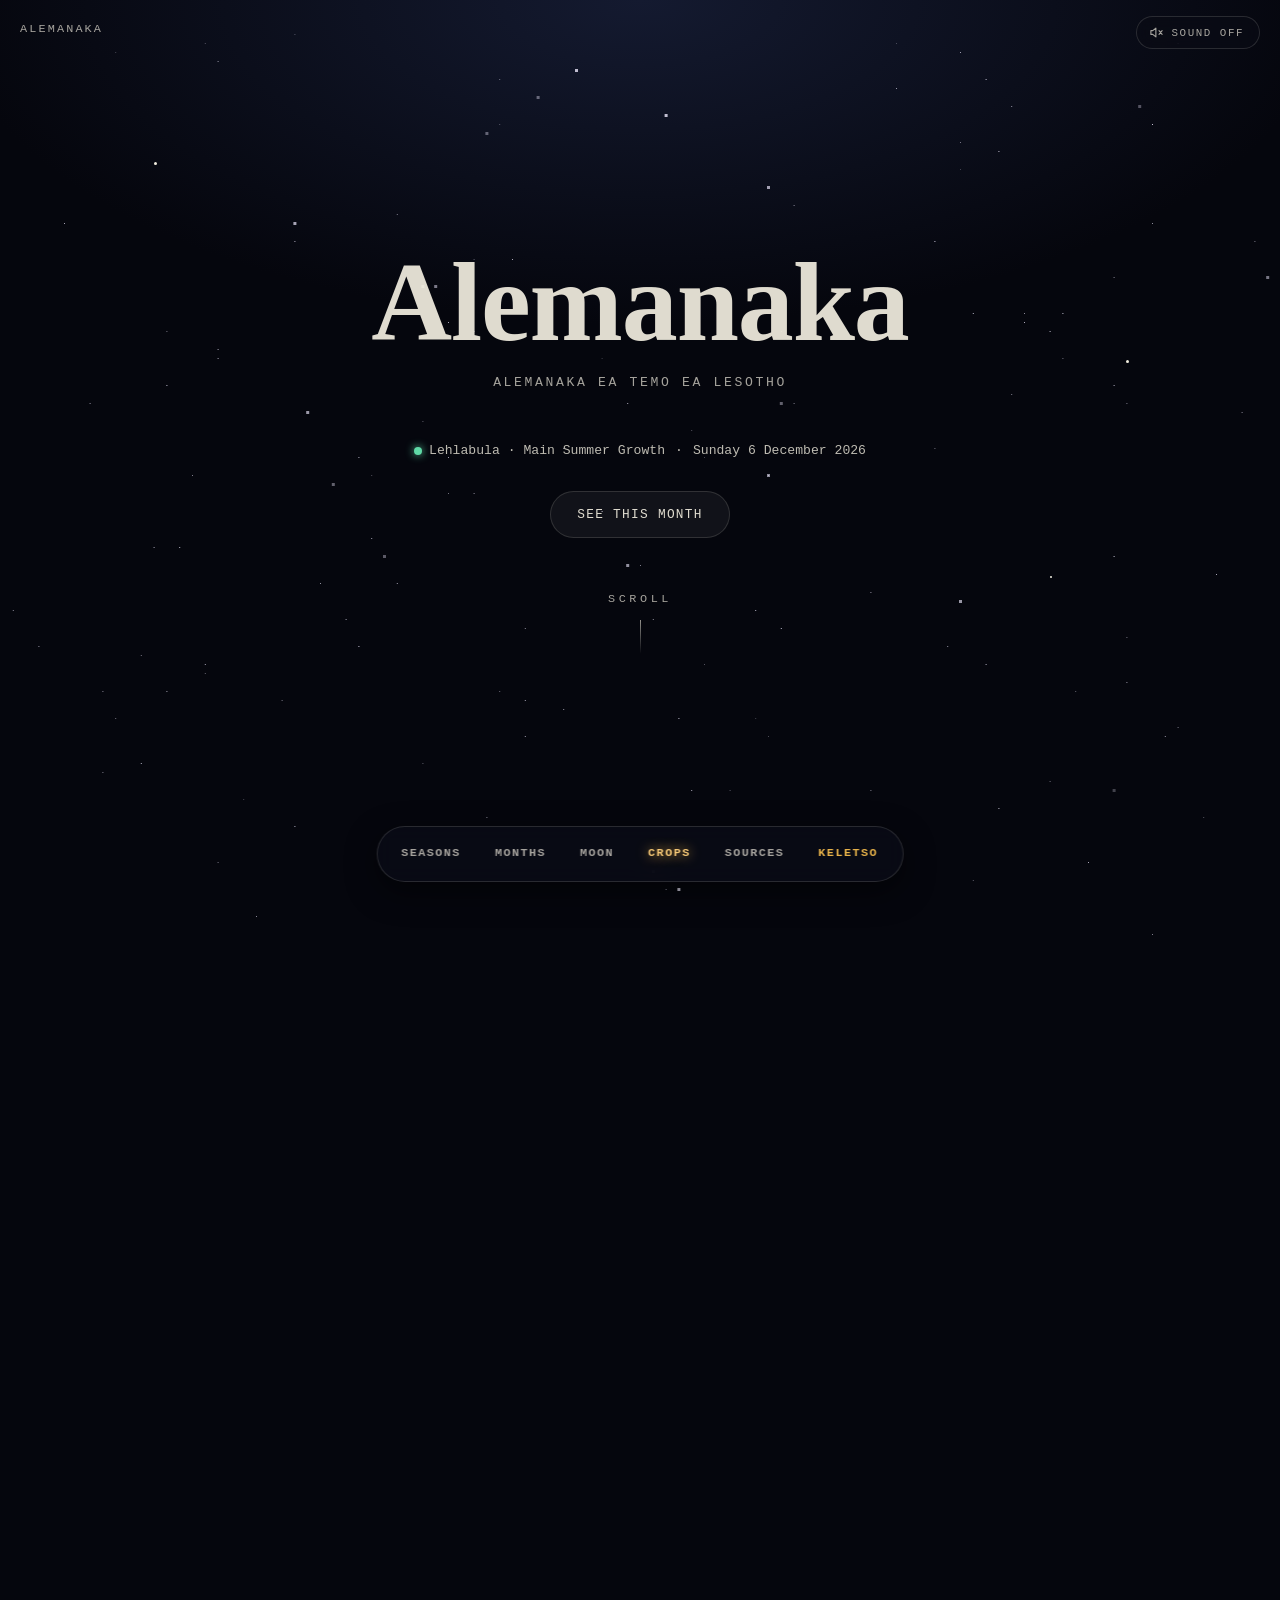
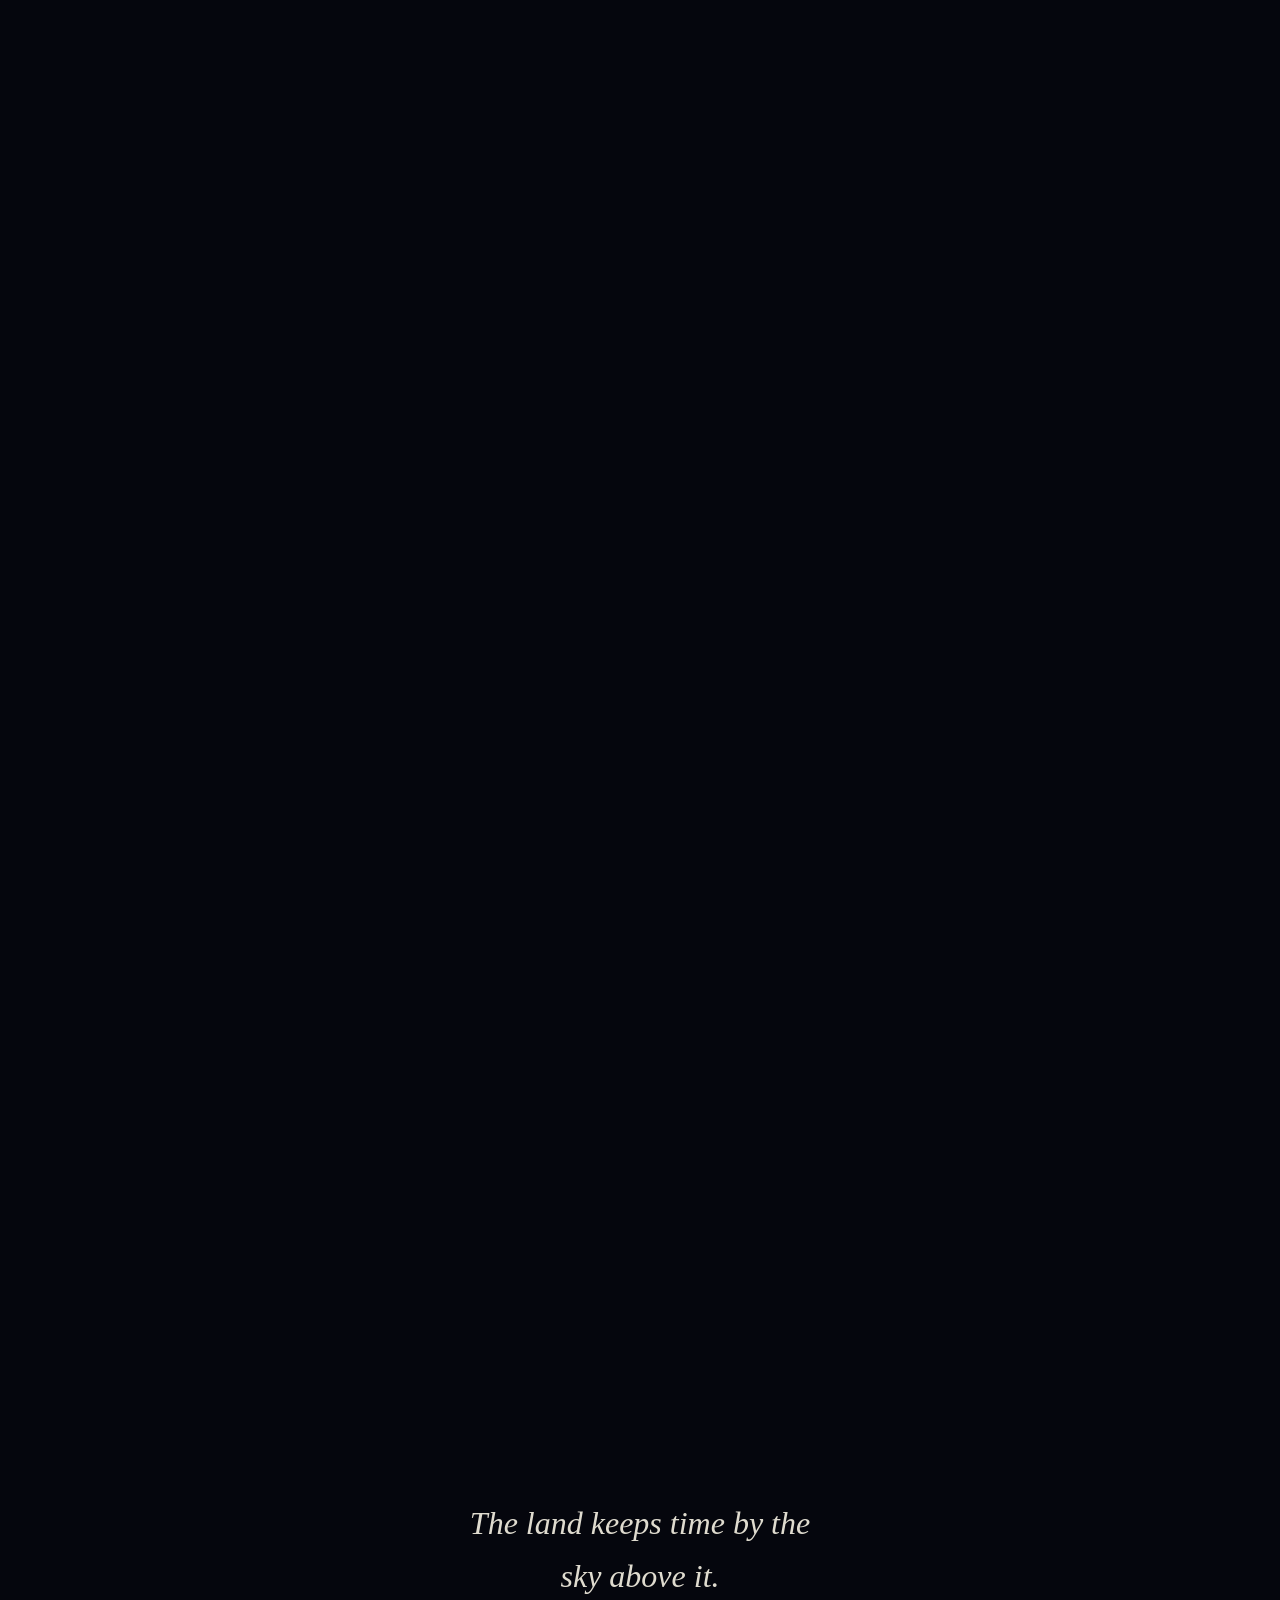
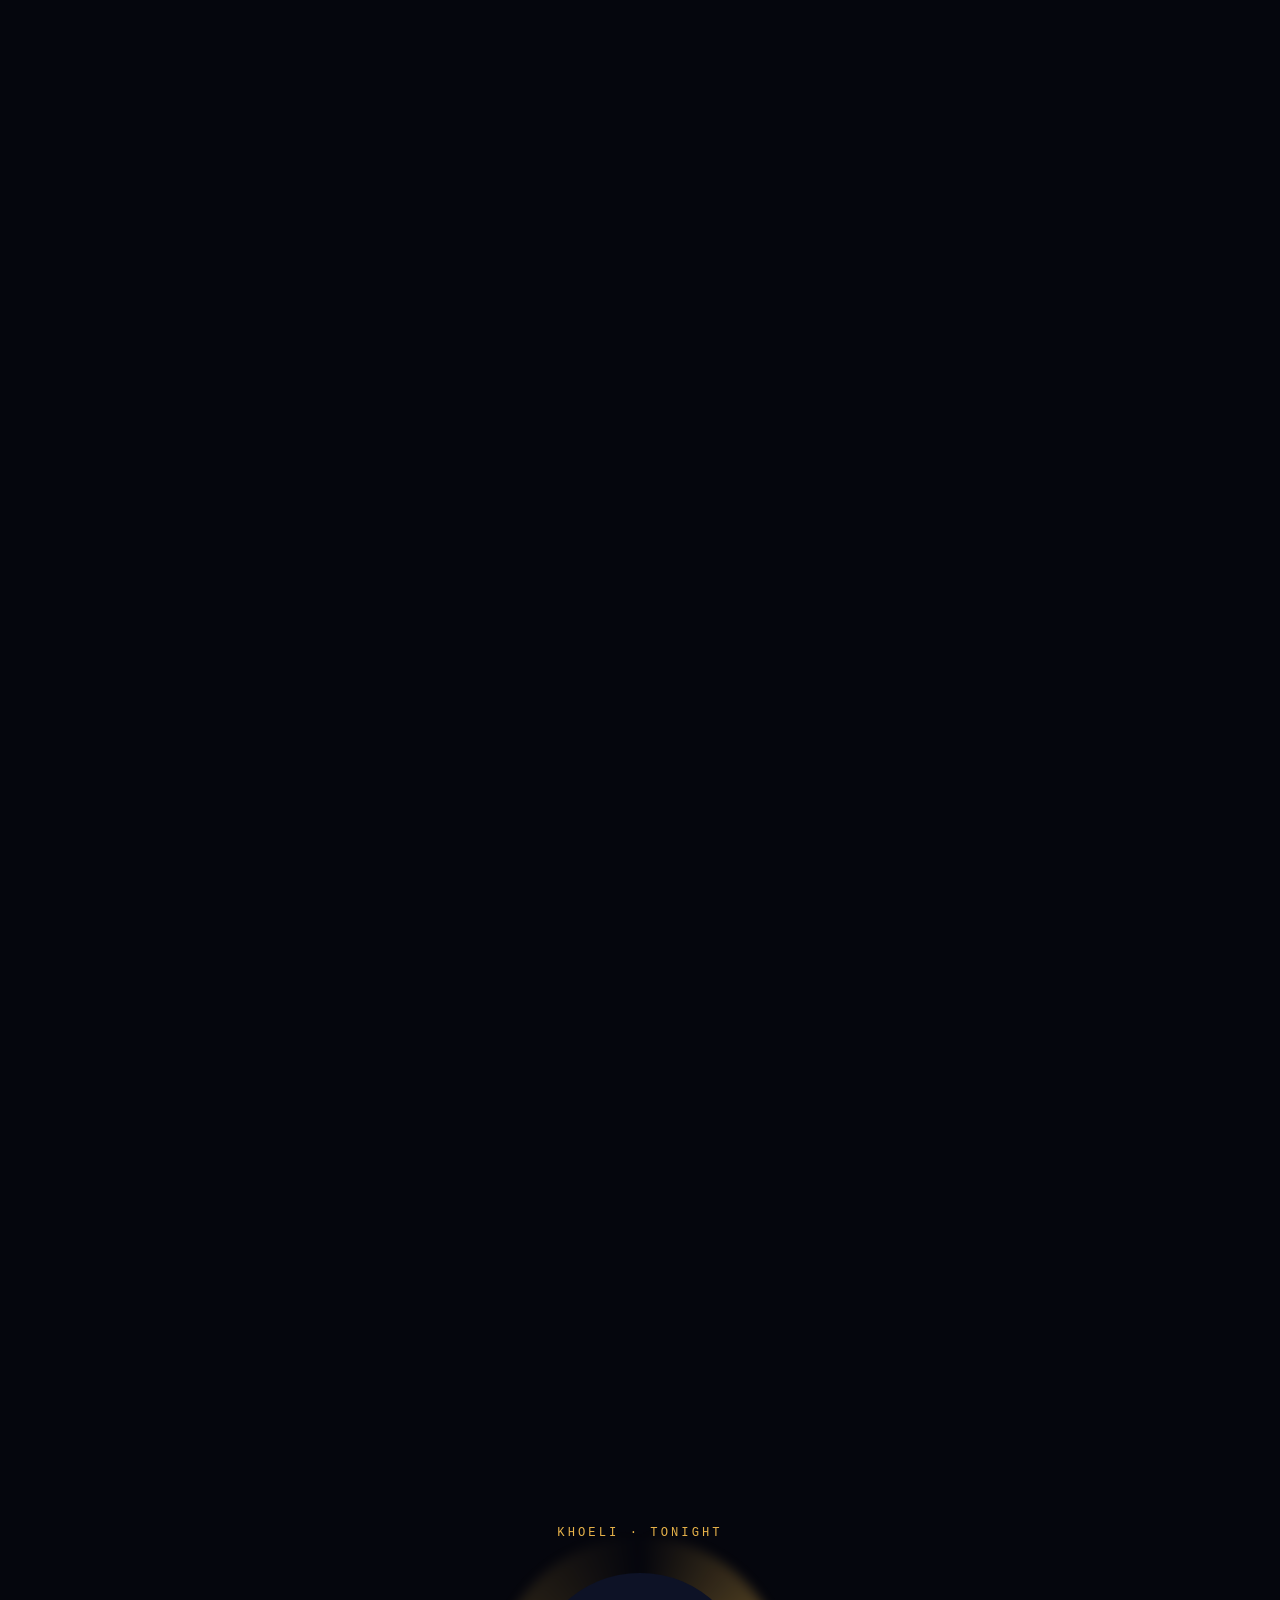
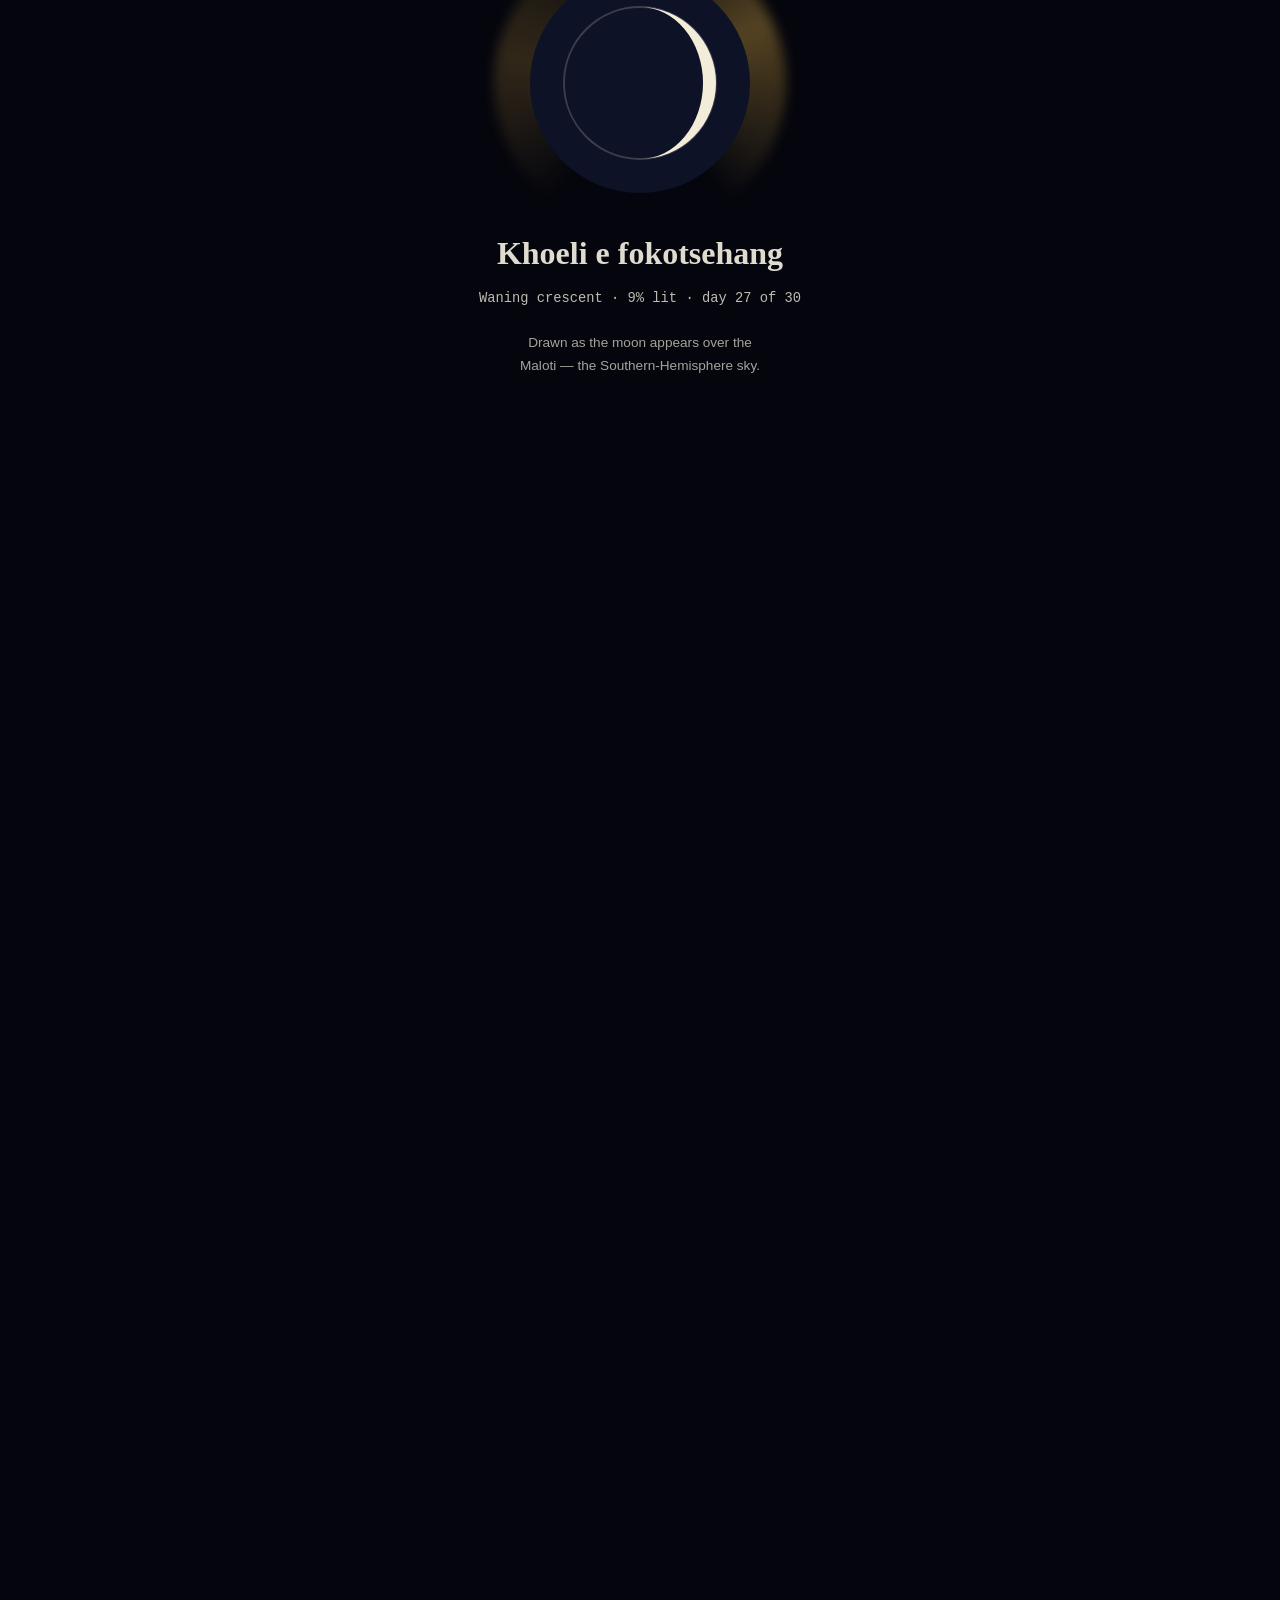
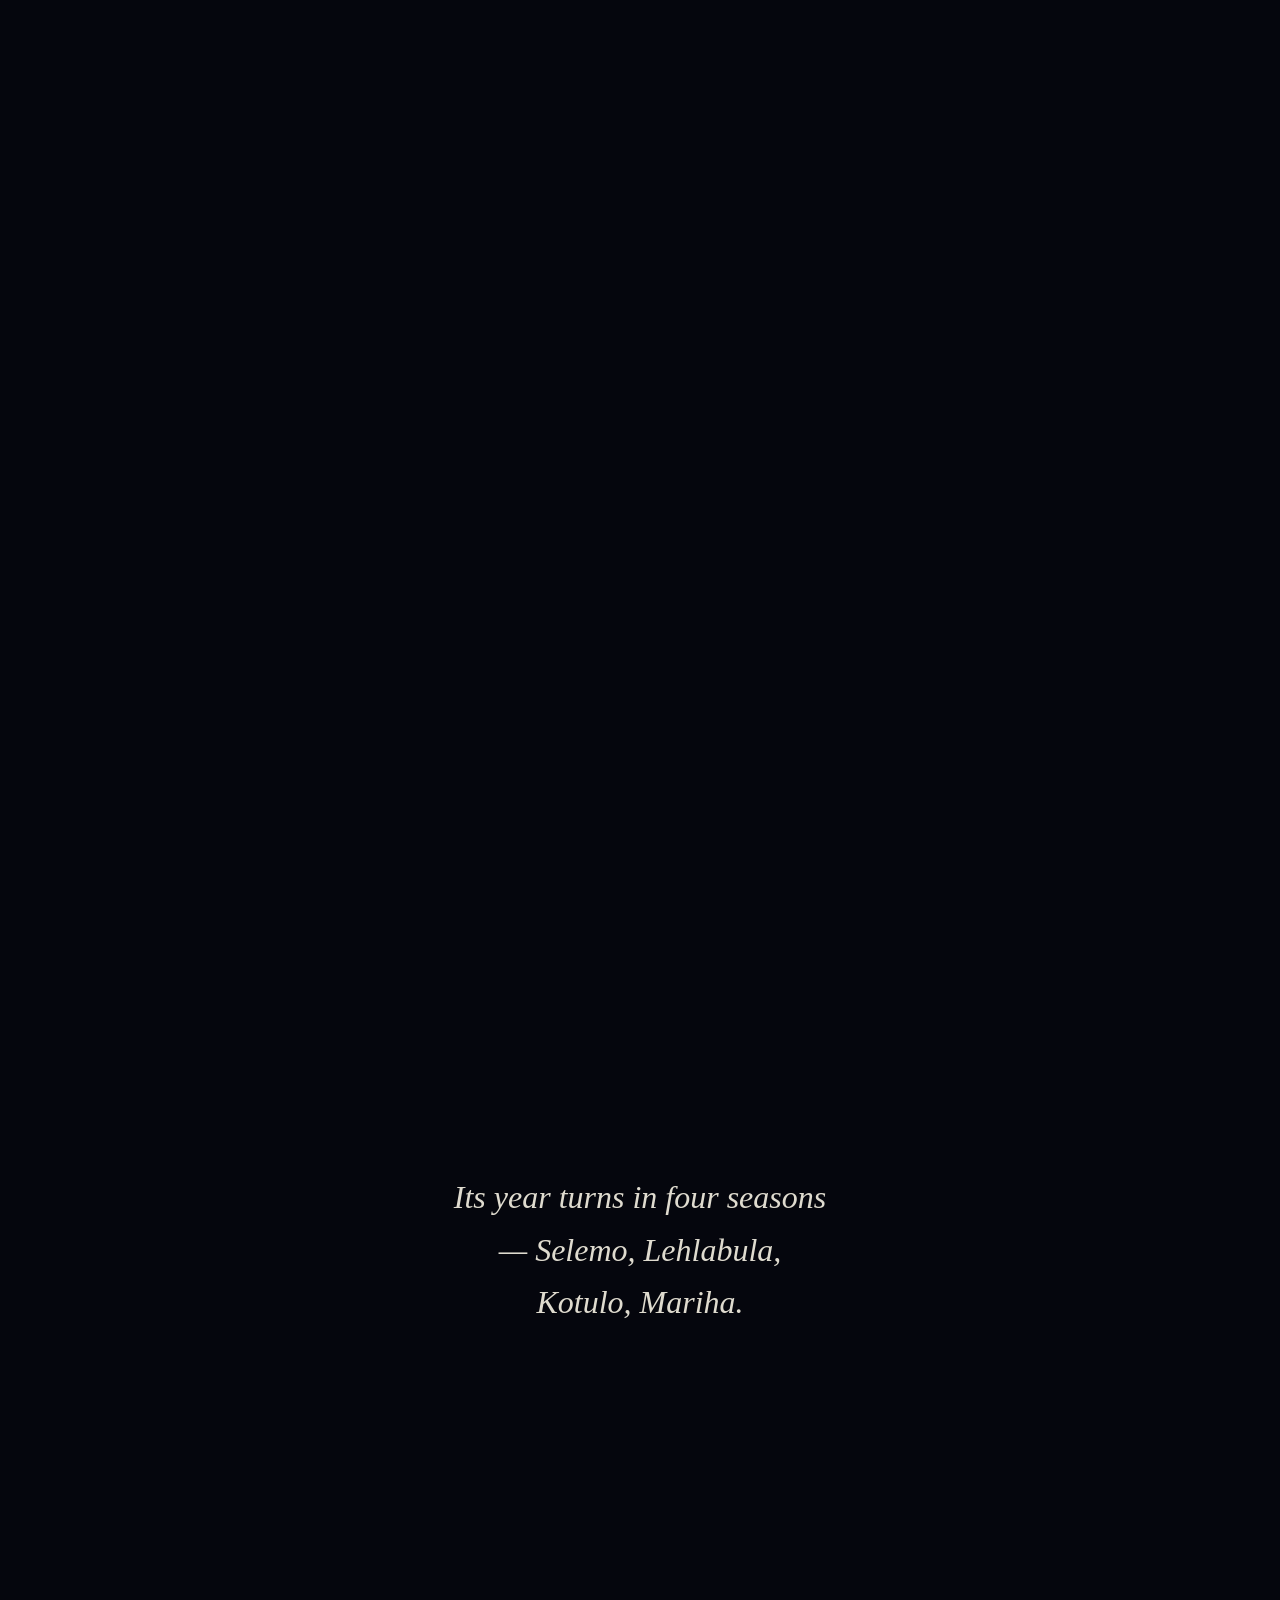
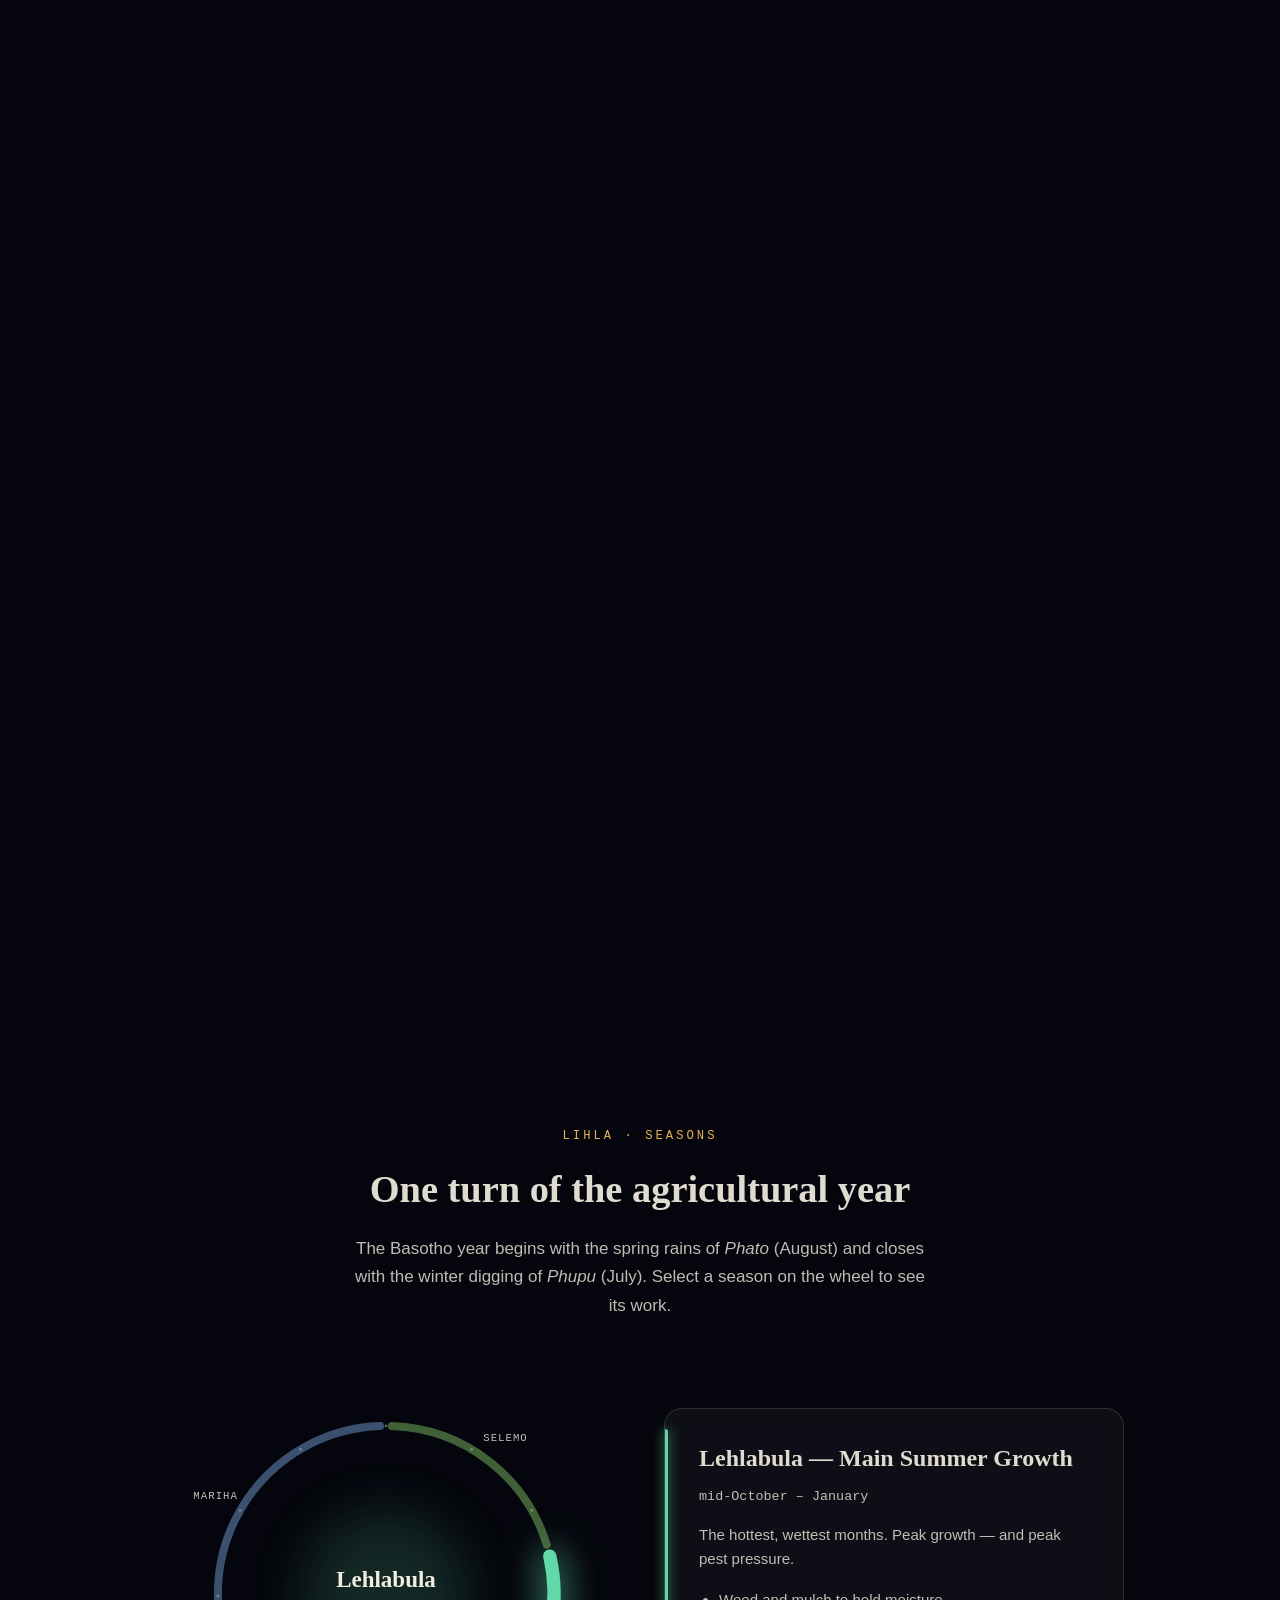
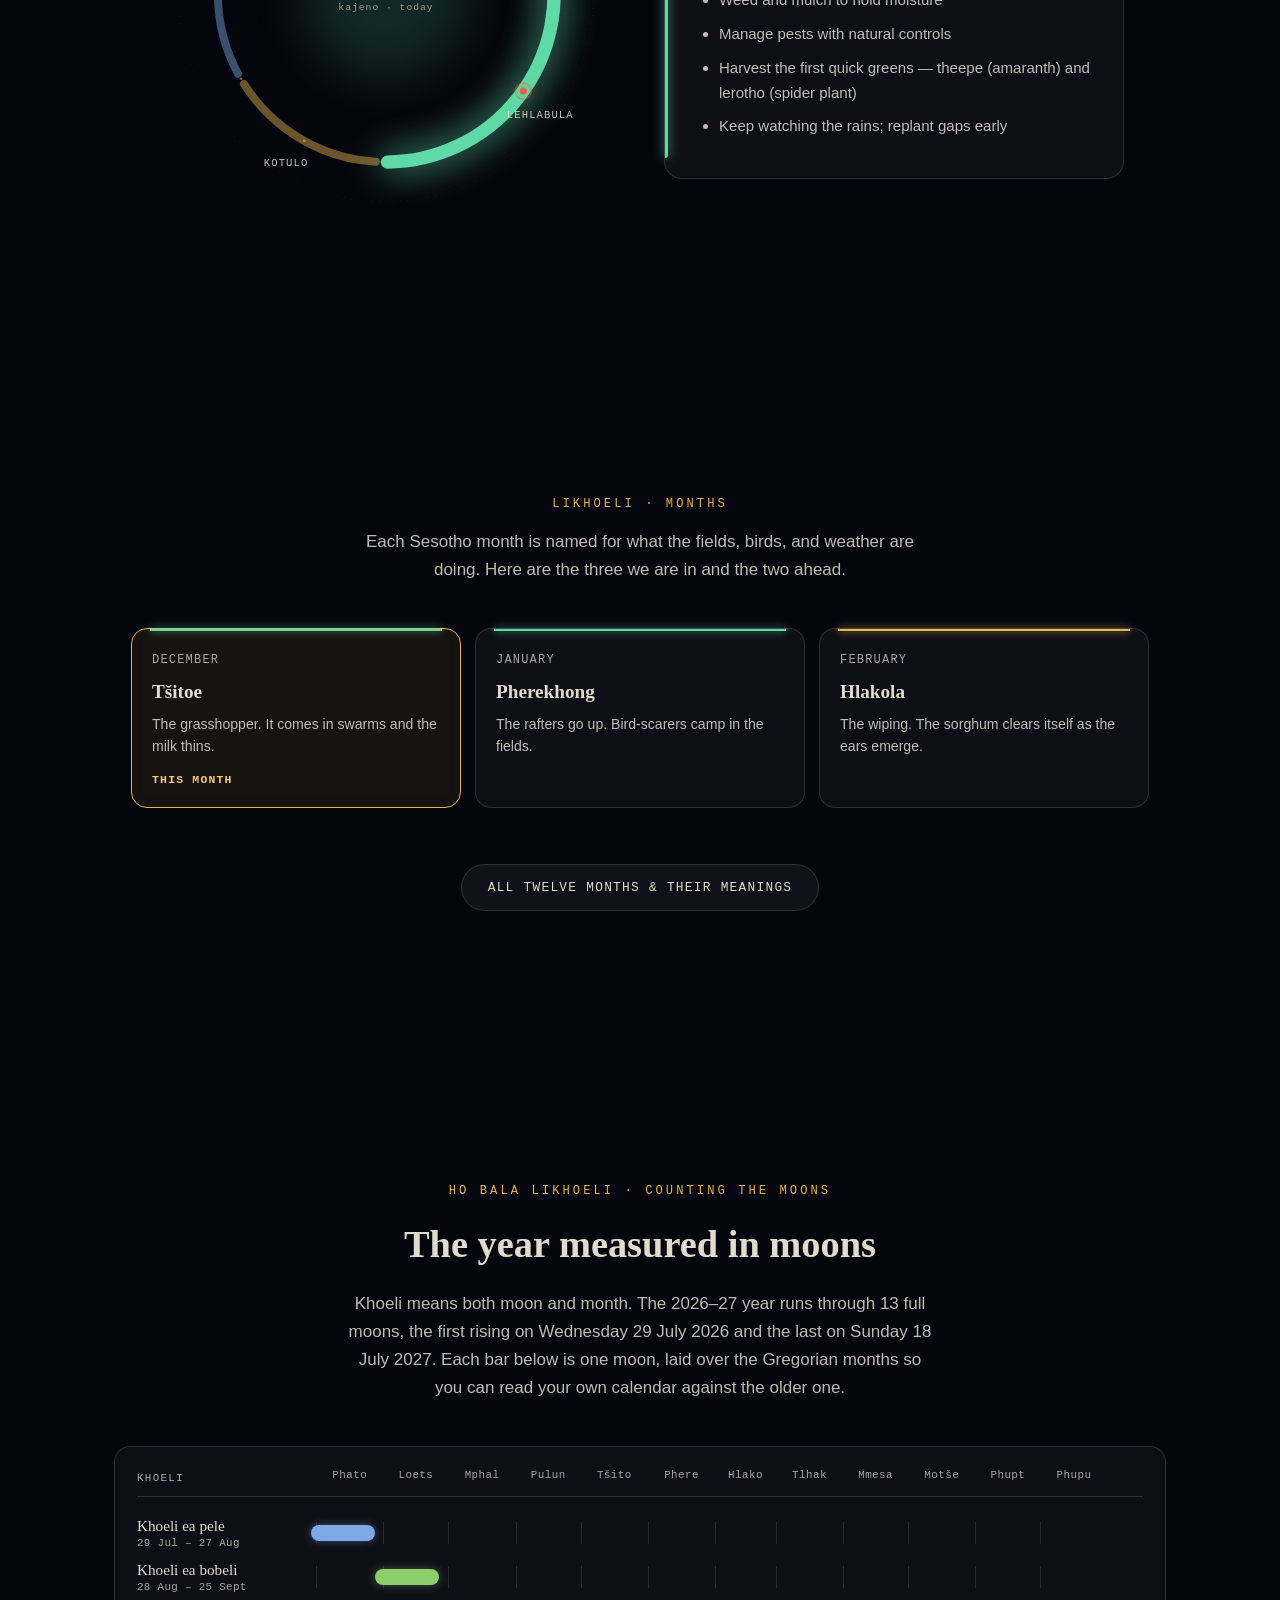
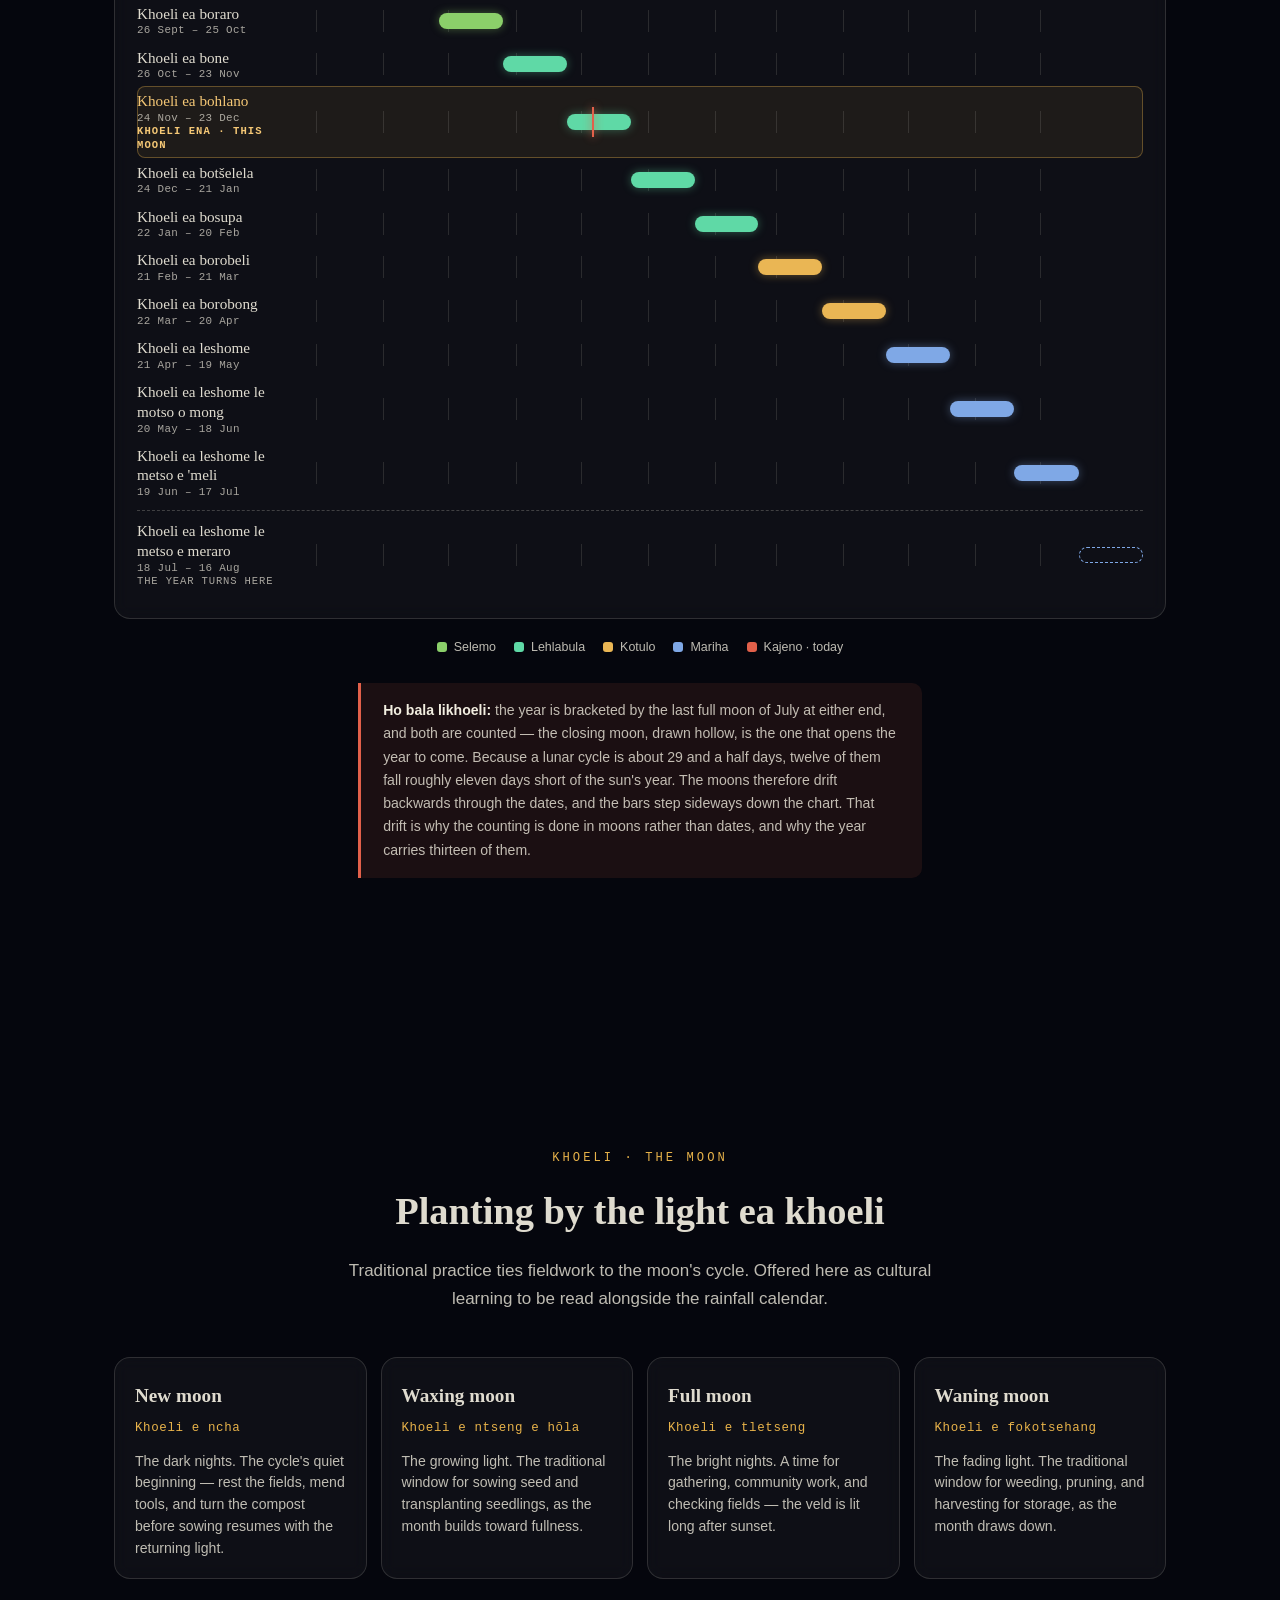
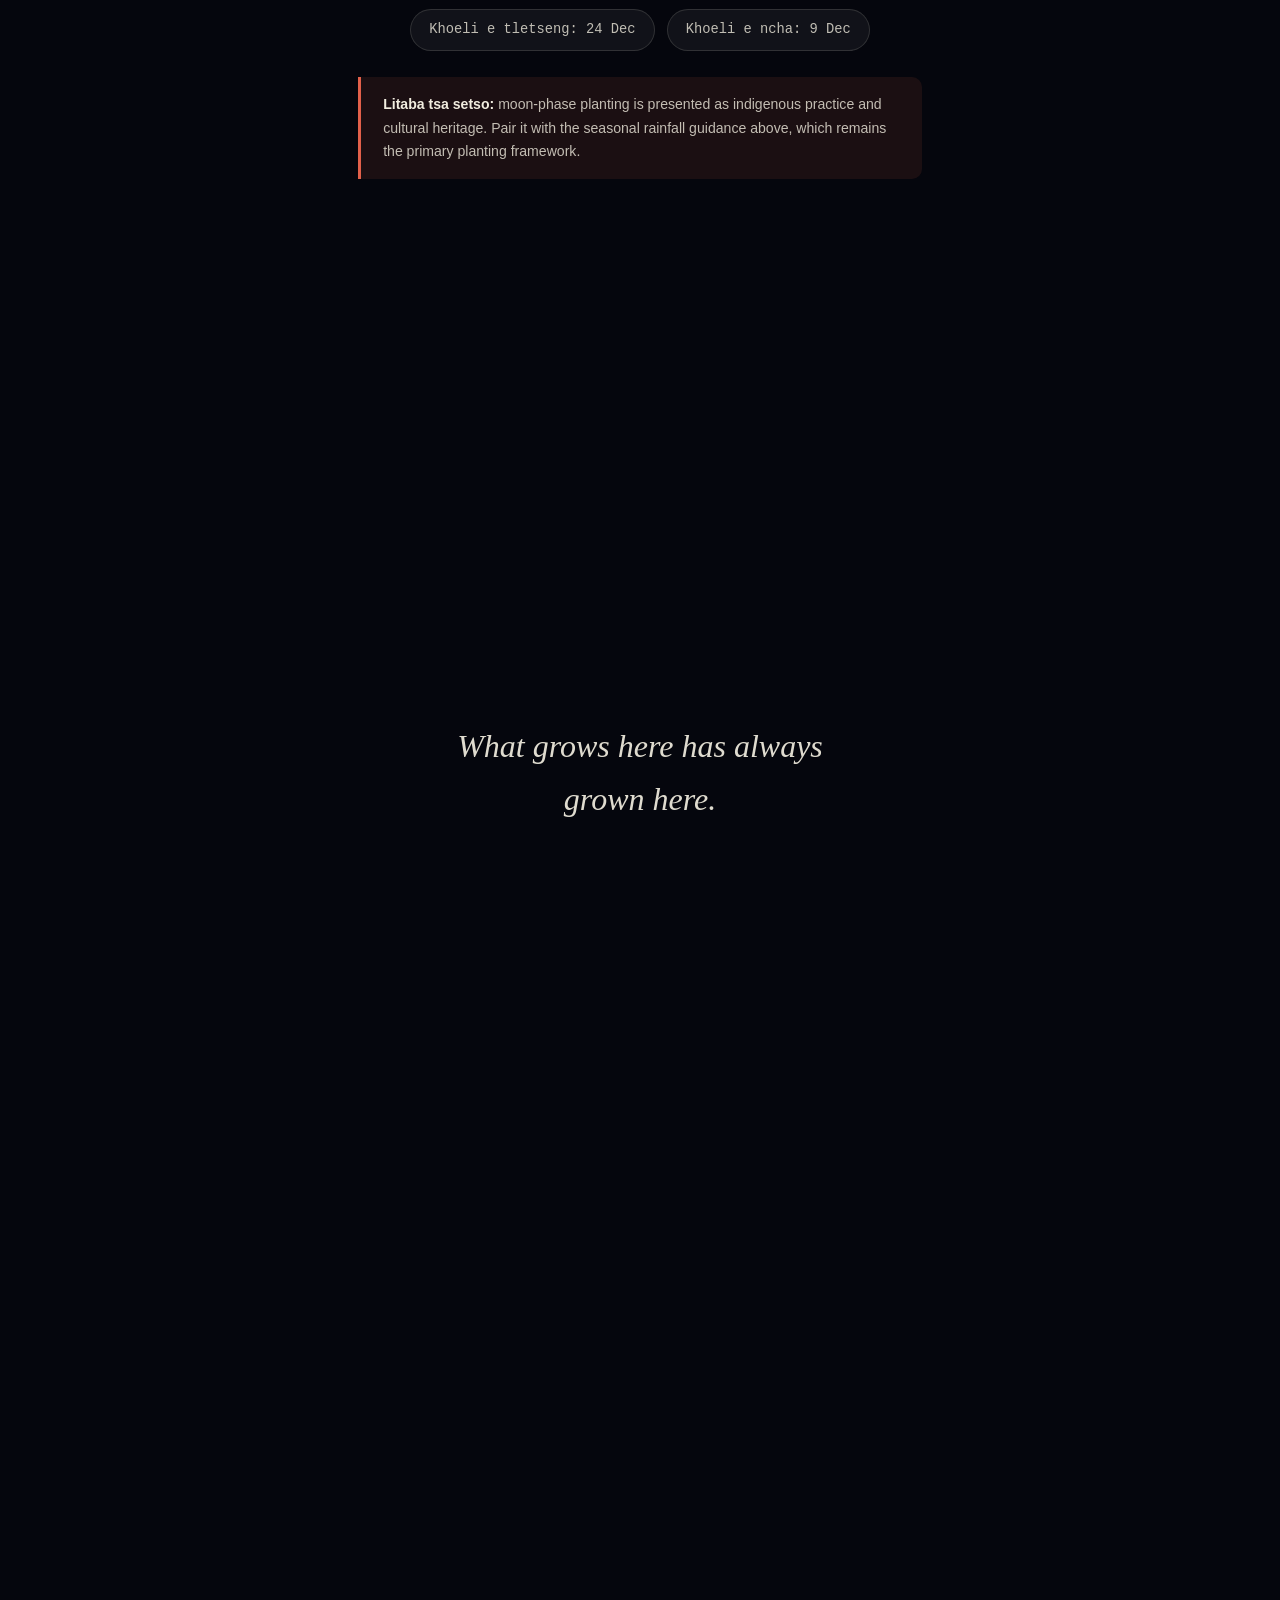
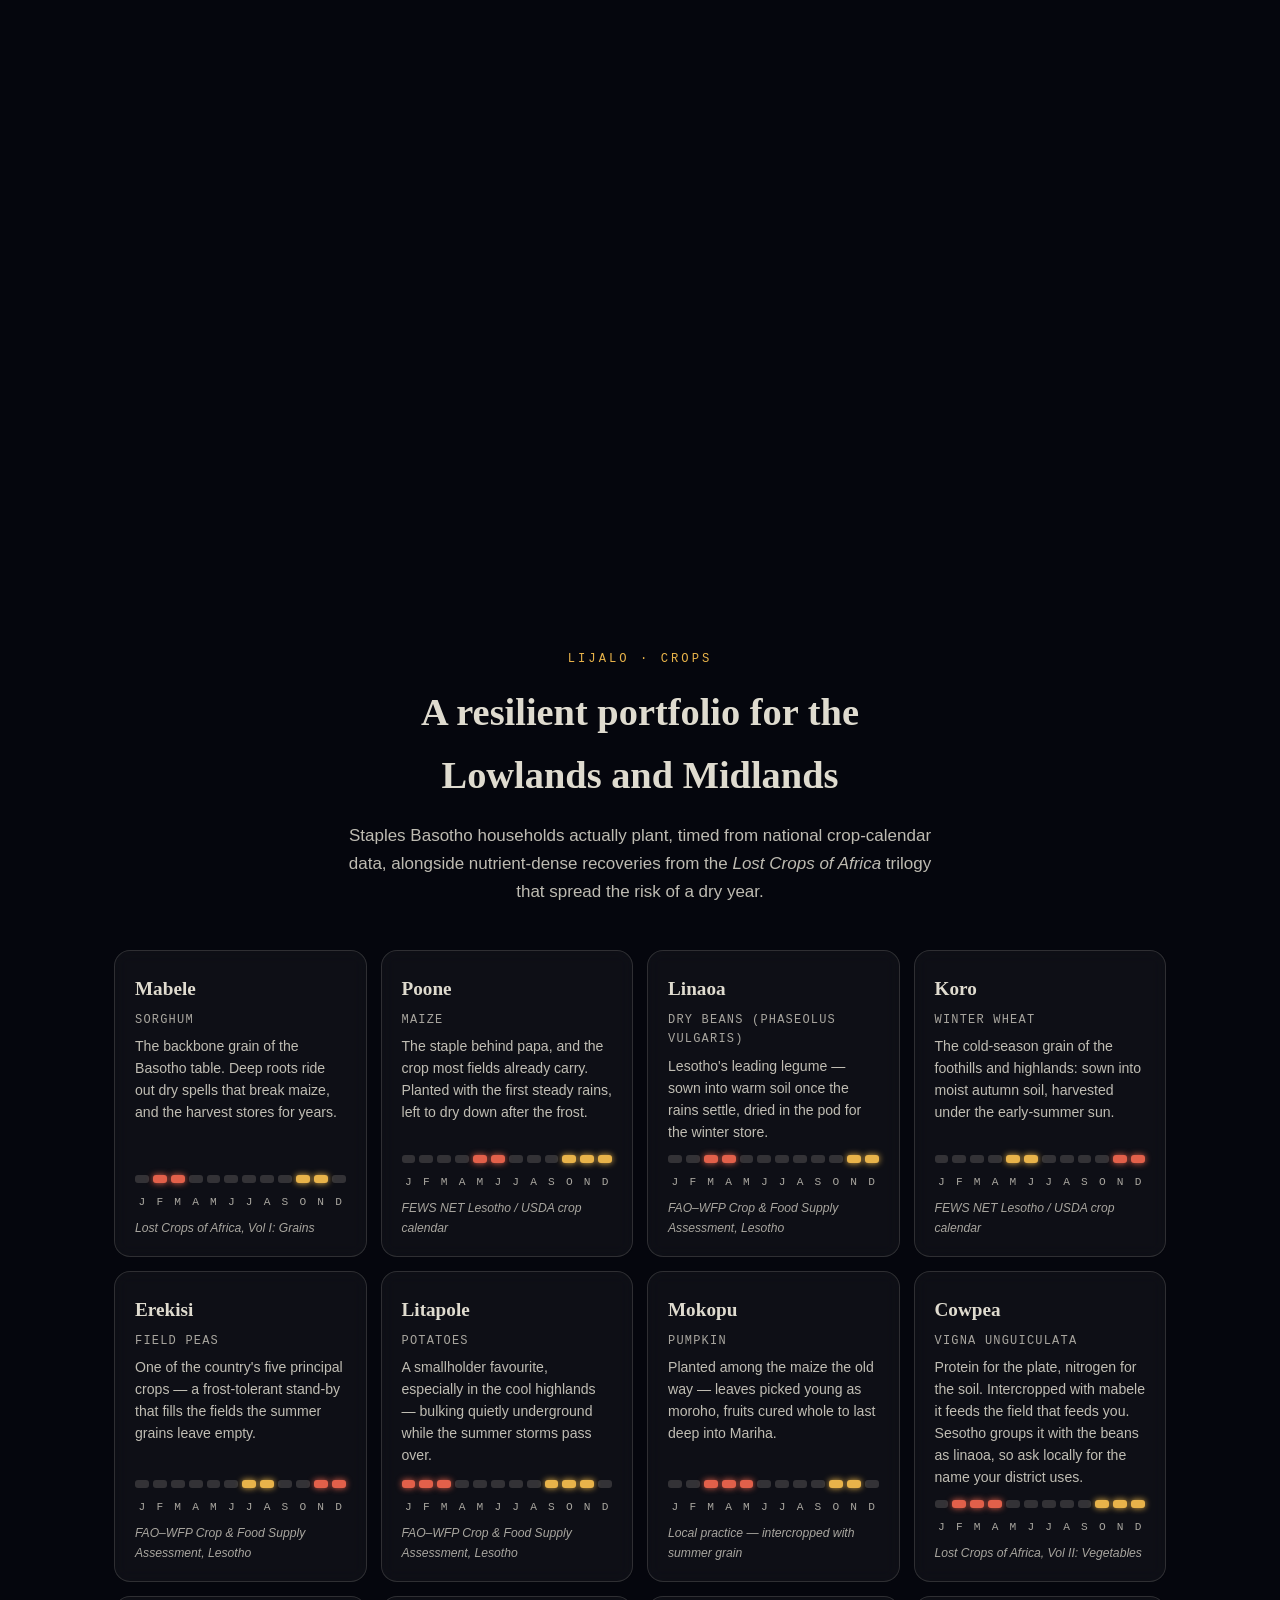
==== commit cf9b7947: "Add the orrery, surface the sources, and correct the signature The calendar section of the months pa" ====
--- a/index.html
+++ b/index.html
@@ -4,7 +4,7 @@
 <meta charset="utf-8">
 <meta name="viewport" content="width=device-width, initial-scale=1">
 <title>Alemanaka ea Temo — Lesotho Agricultural Calendar</title>
-<meta name="description" content="A living almanac of Lesotho's planting seasons, moon cycles, and indigenous crops. Created by Barefaced Media.">
+<meta name="description" content="A living almanac of Lesotho's planting seasons, moon cycles, and indigenous crops. Curated by Barefaced Media.">
 <link rel="stylesheet" href="styles.css">
 <script src="data.js"></script>
 </head>
@@ -40,6 +40,7 @@
   <a href="#likhoeli">Months</a>
   <a href="#khoeli">Moon</a>
   <a href="#lijalo">Crops</a>
+  <a href="references.html">Sources</a>
   <a class="suggest" href="#hlokomela">Keletso</a>
 </nav>
 
@@ -273,7 +274,7 @@
     <p class="credit">
       <span>Music: <a href="https://soundcloud.com/rosem-sc/hae" target="_blank" rel="noopener noreferrer">Hae</a> by <a href="https://soundcloud.com/rosem-sc" target="_blank" rel="noopener noreferrer">Rosem</a></span>
       <span class="sep" aria-hidden="true">|</span>
-      <span>Created by Barefaced Media</span>
+      <span>Curated by Barefaced Media</span>
     </p>
   </div>
 </footer>
